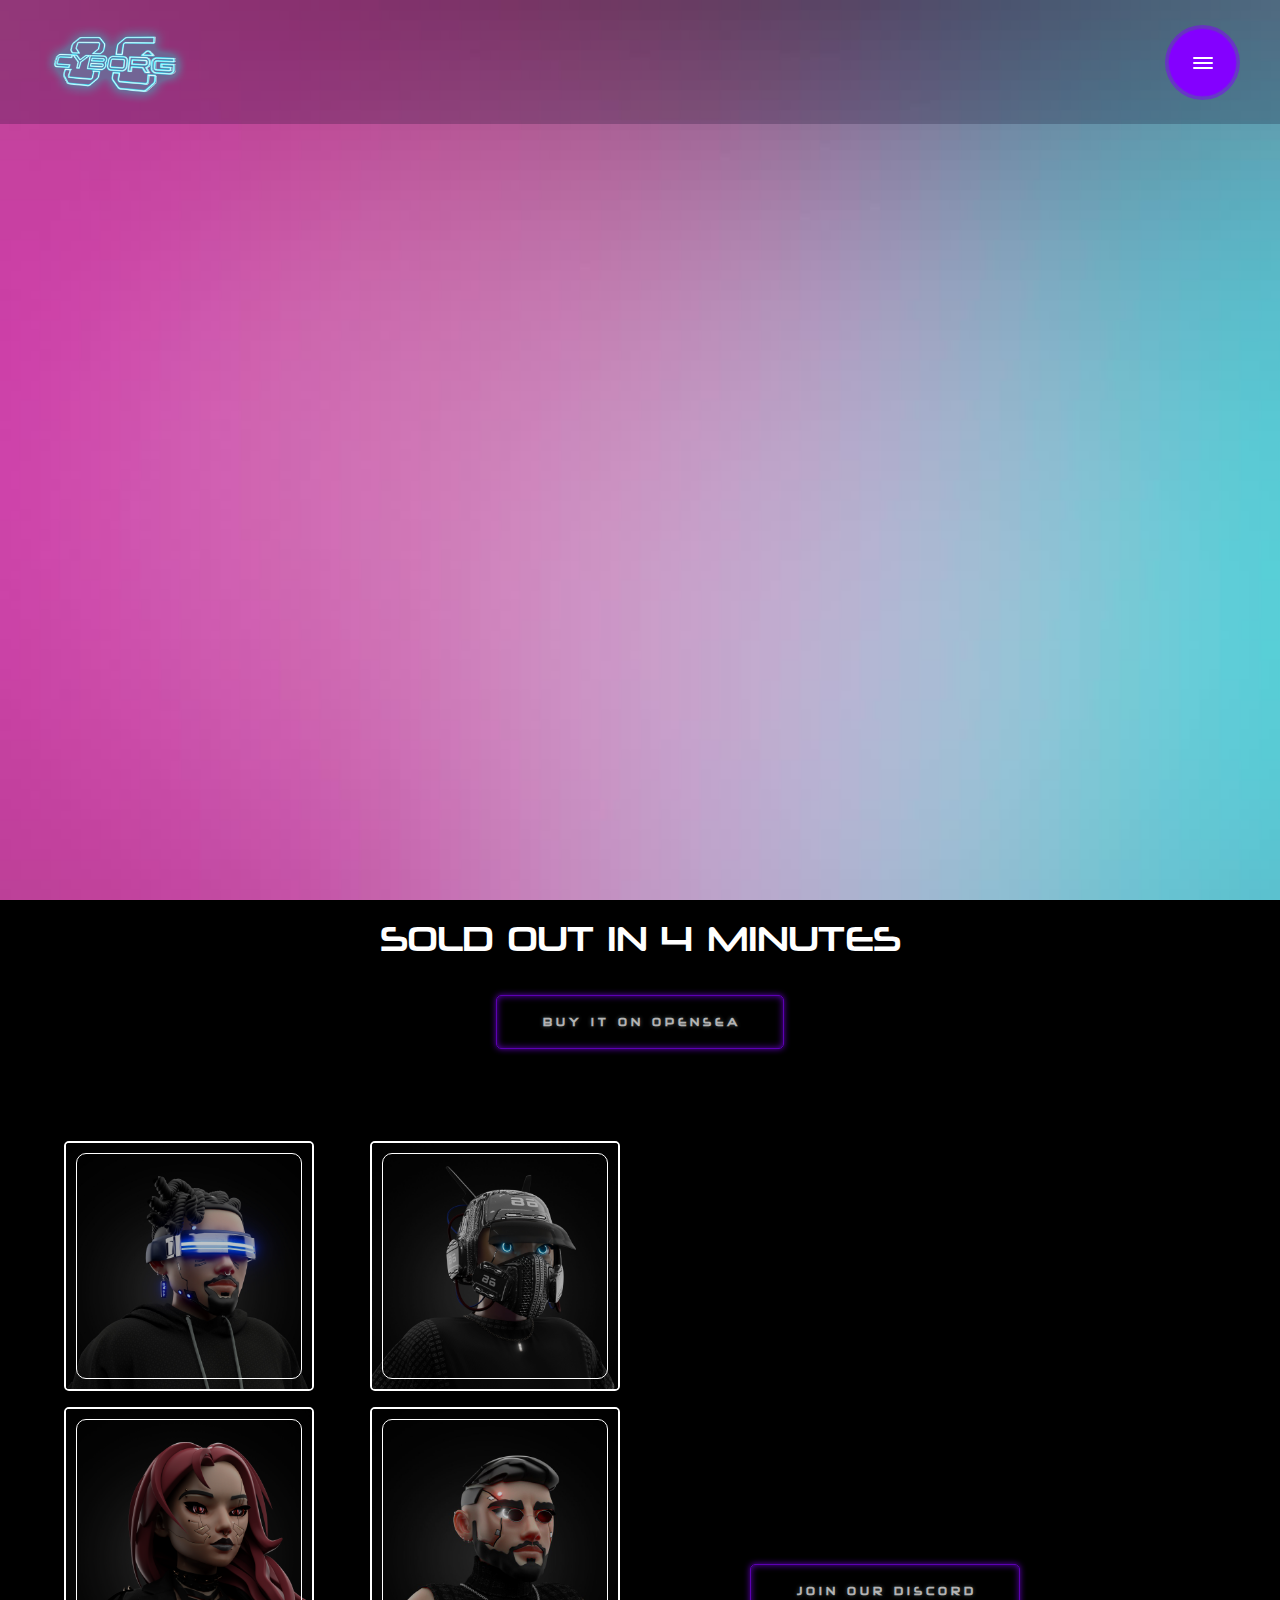
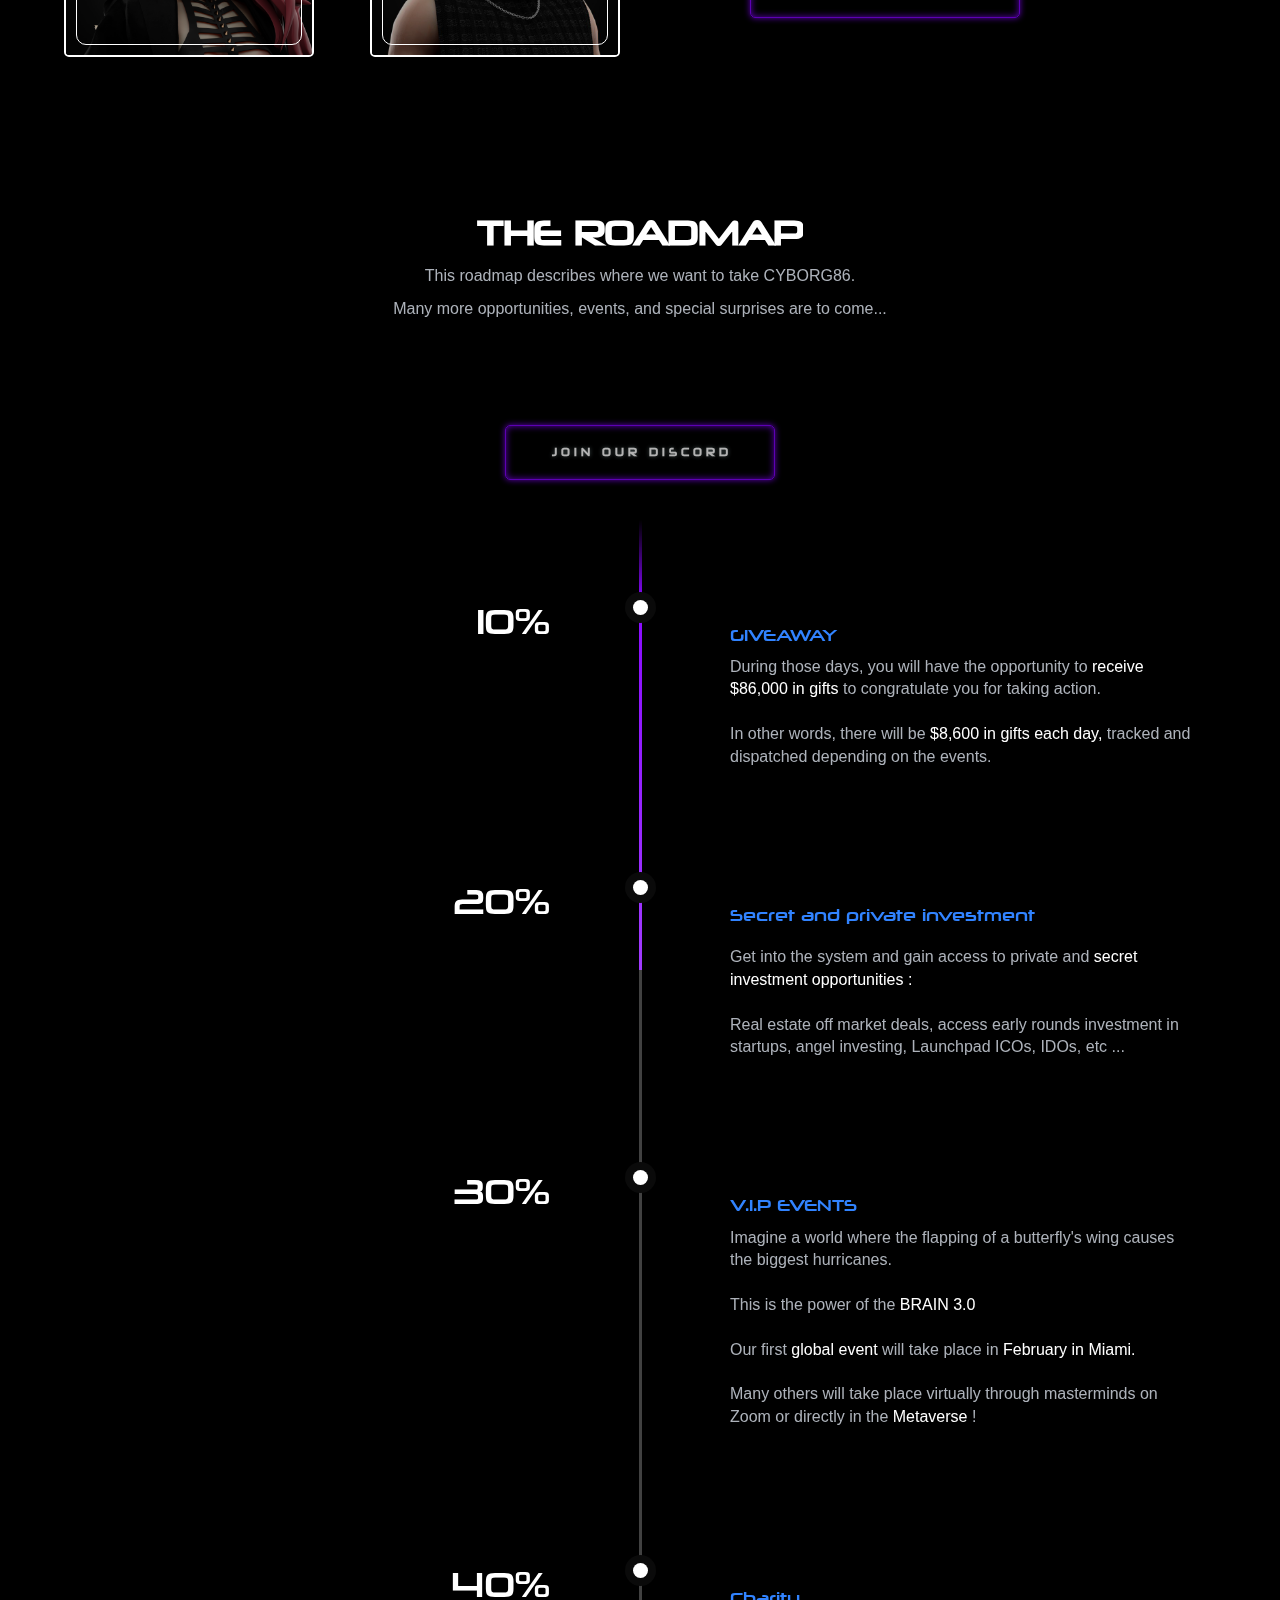
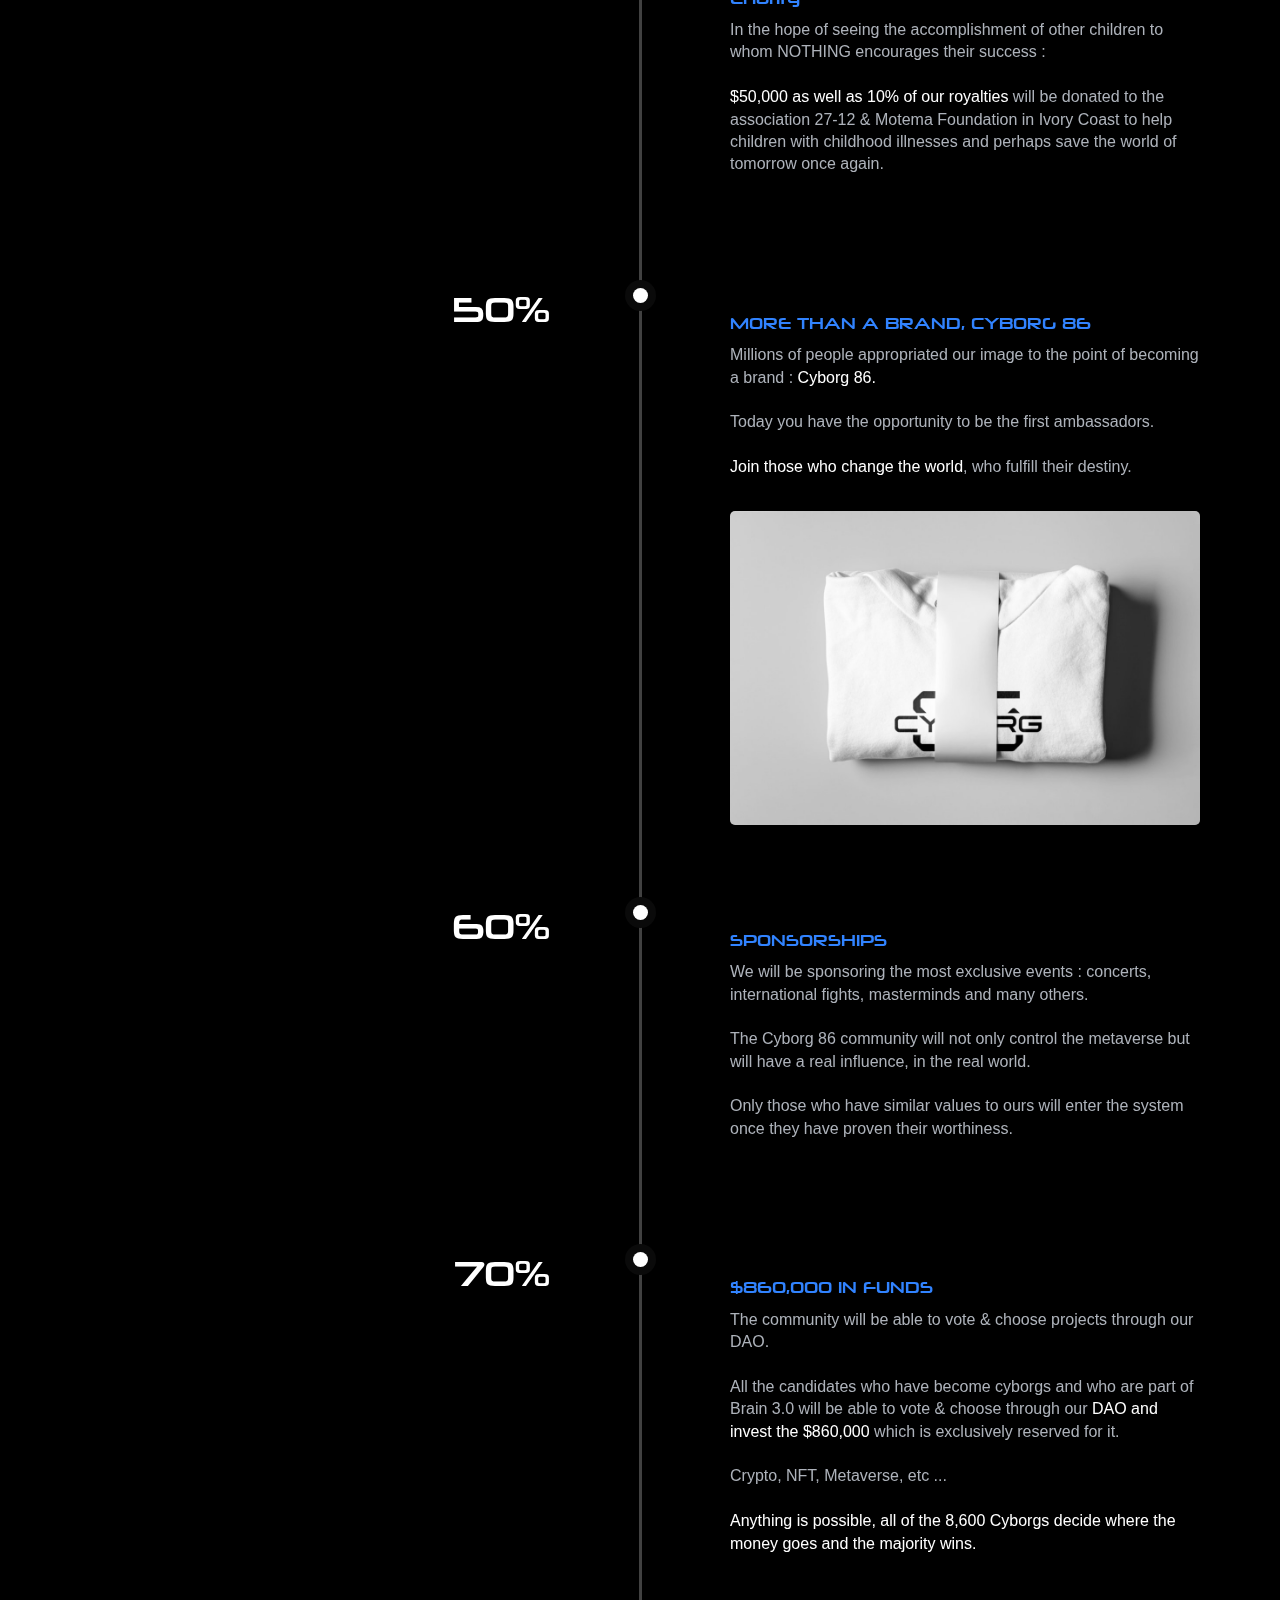
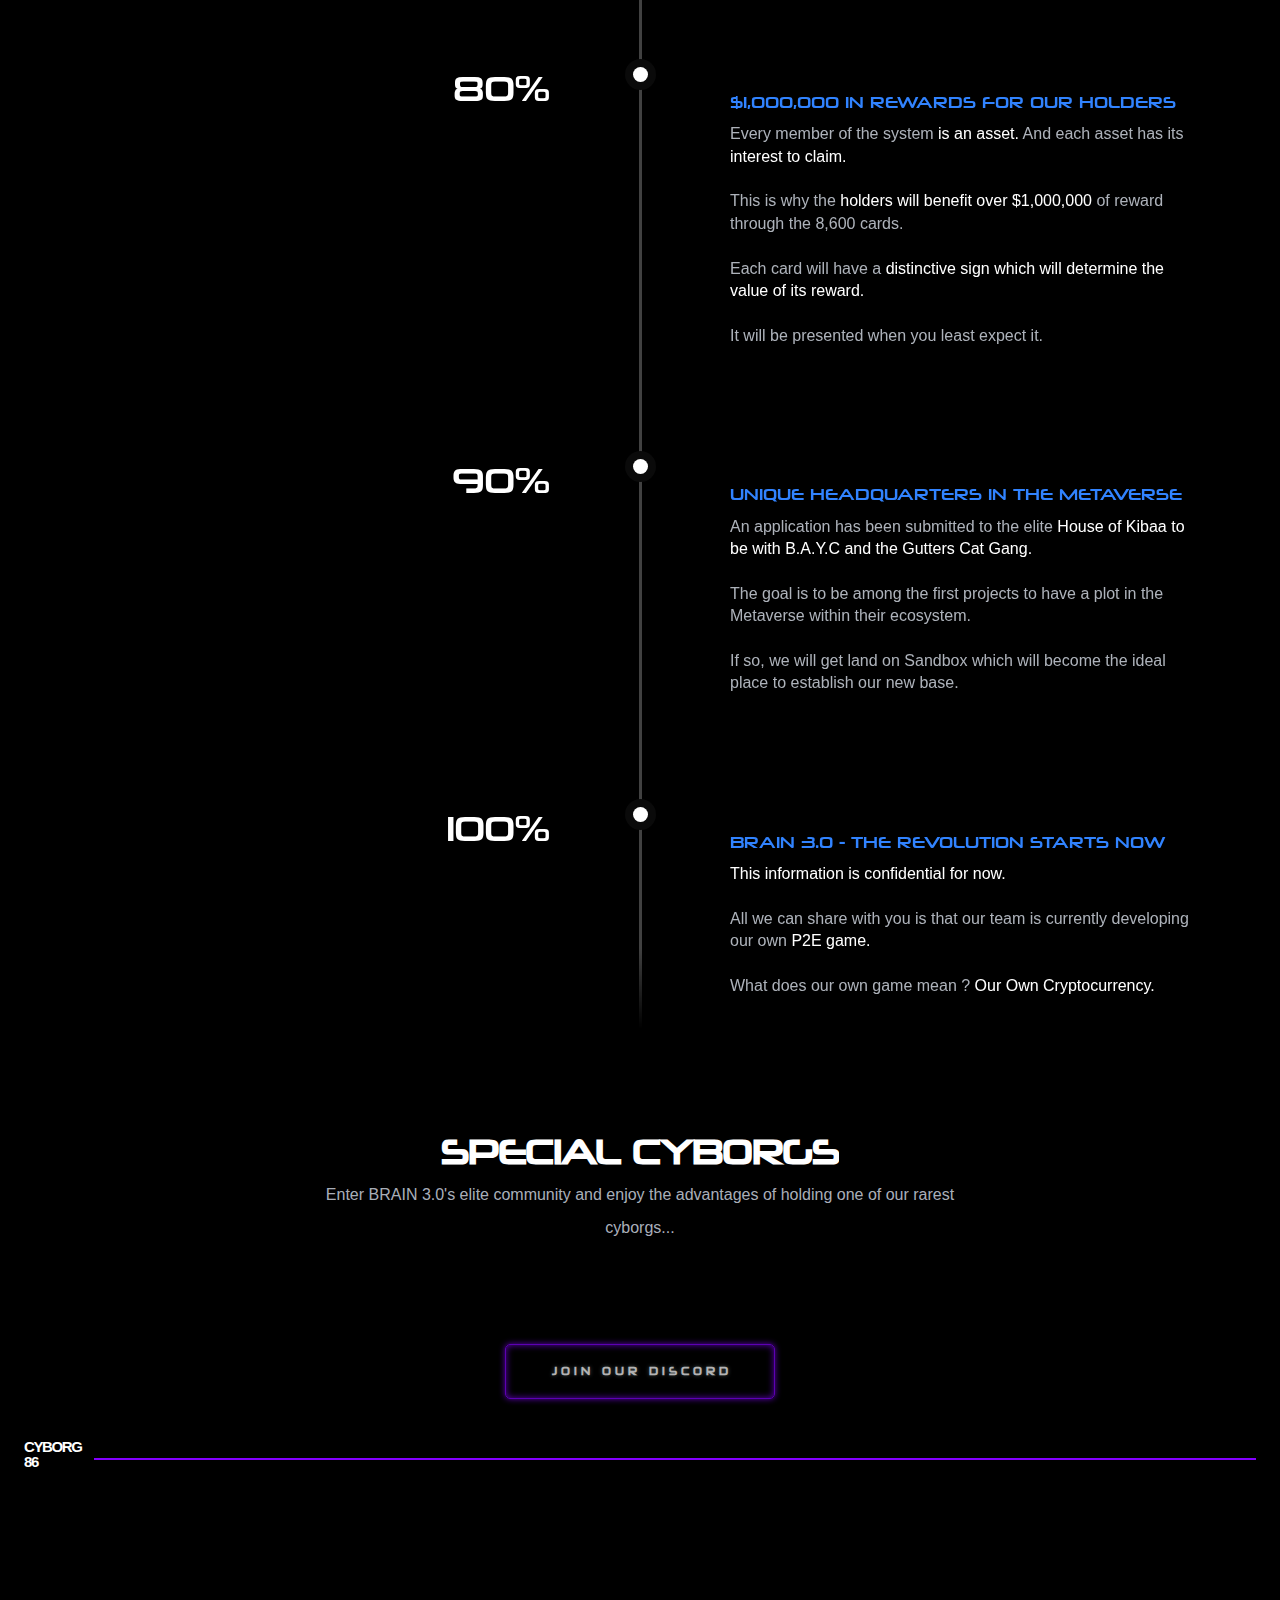
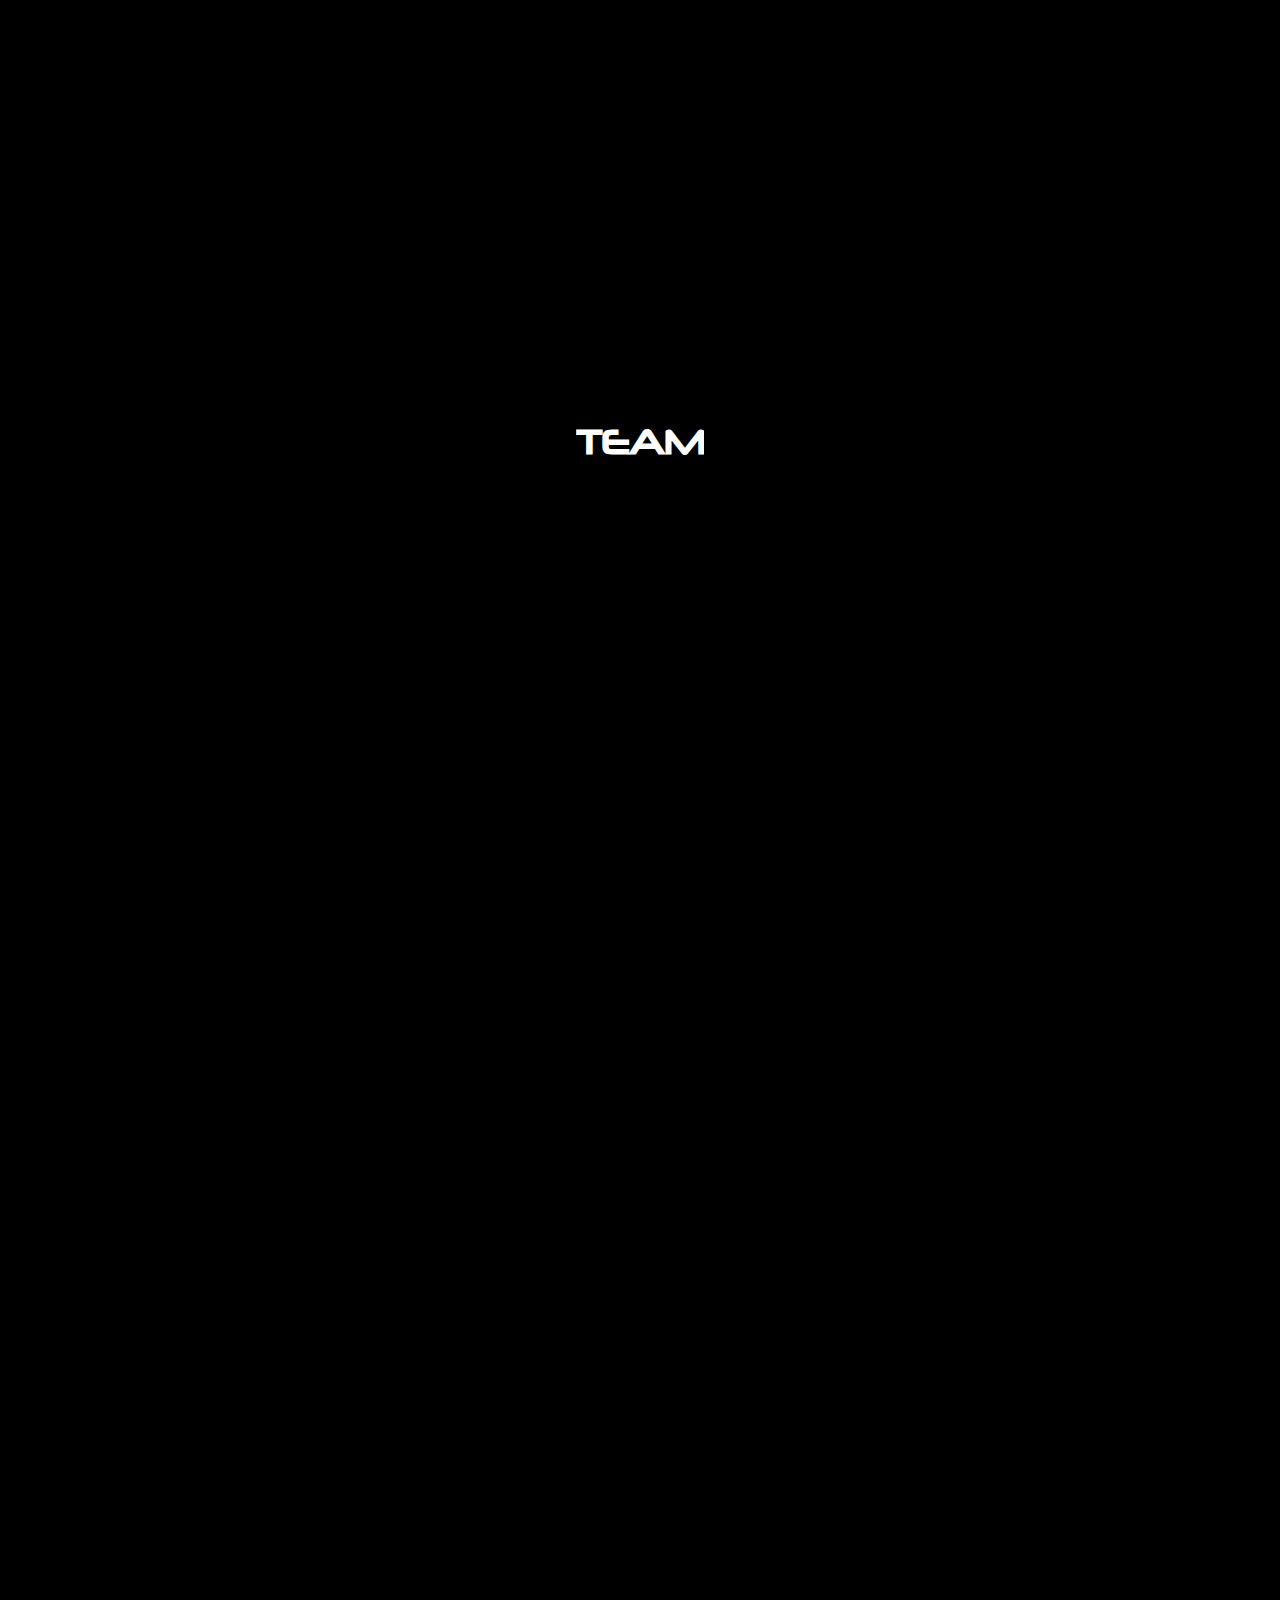
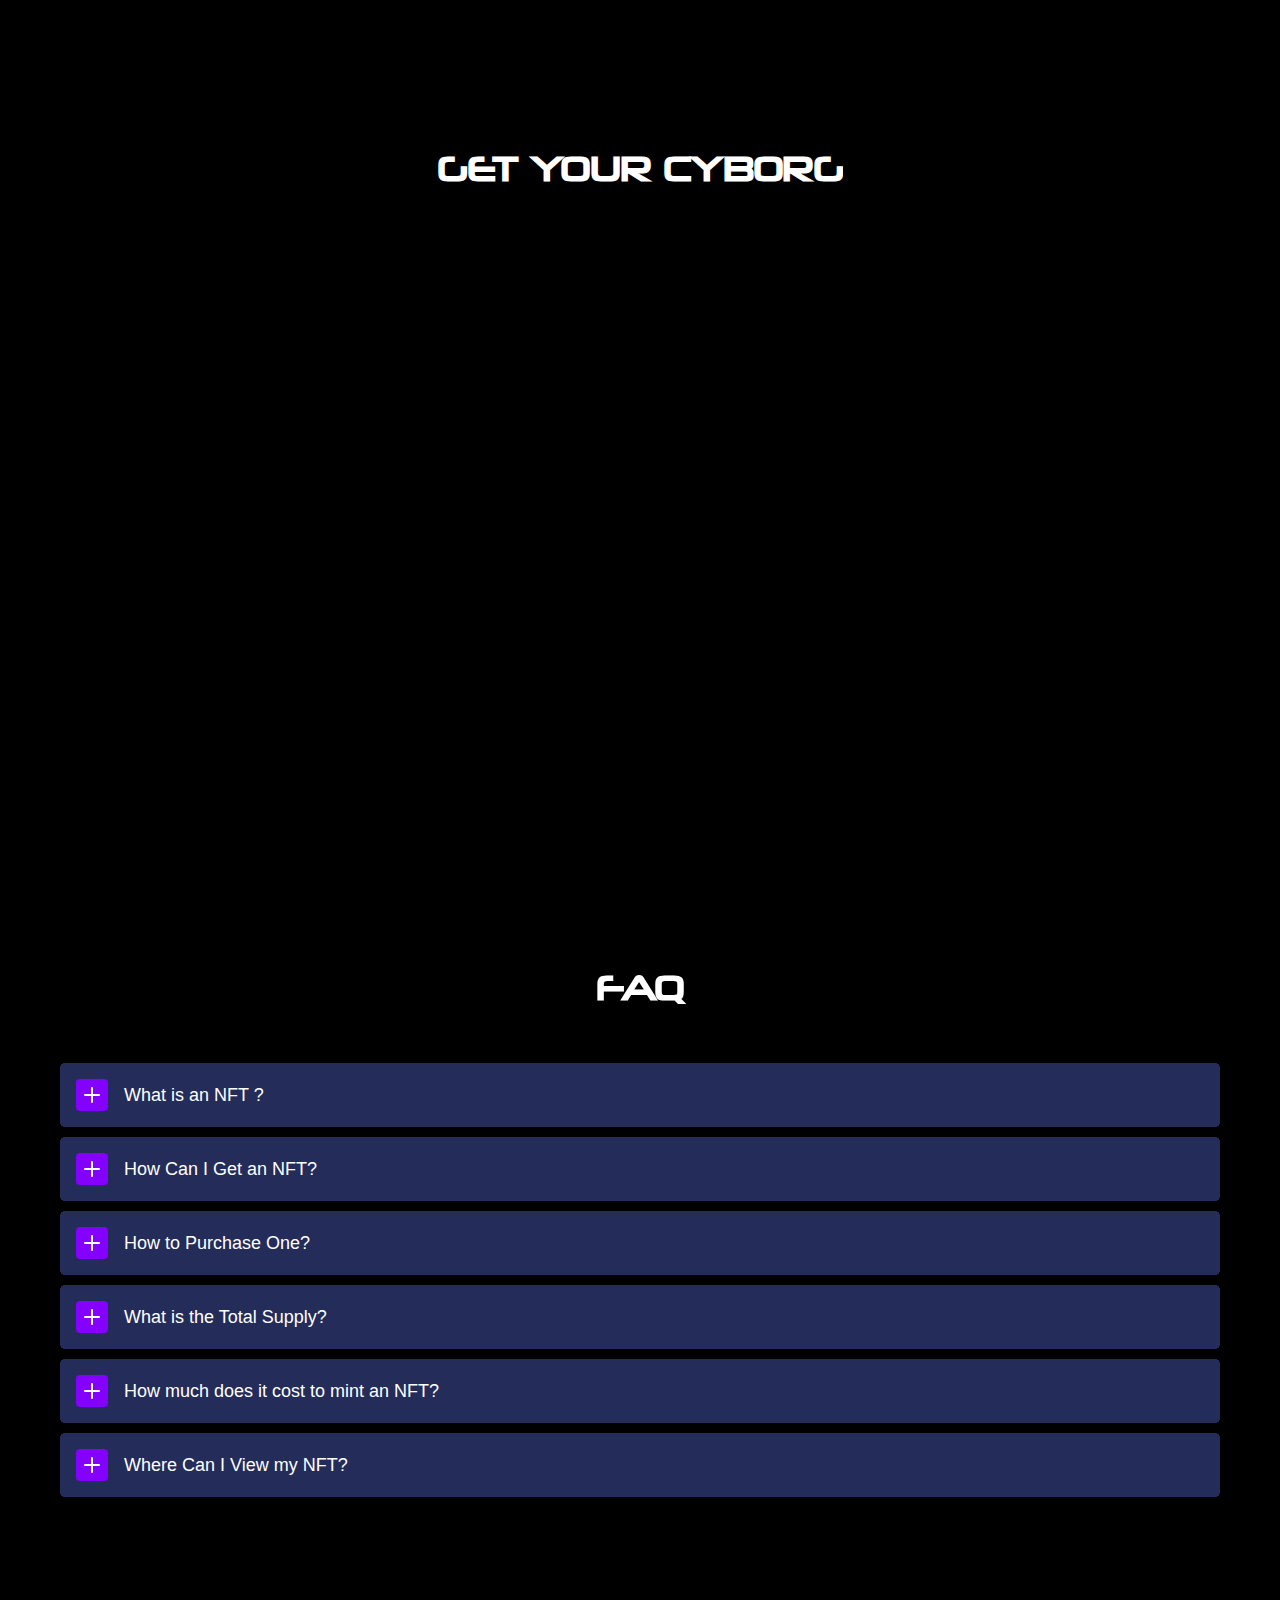
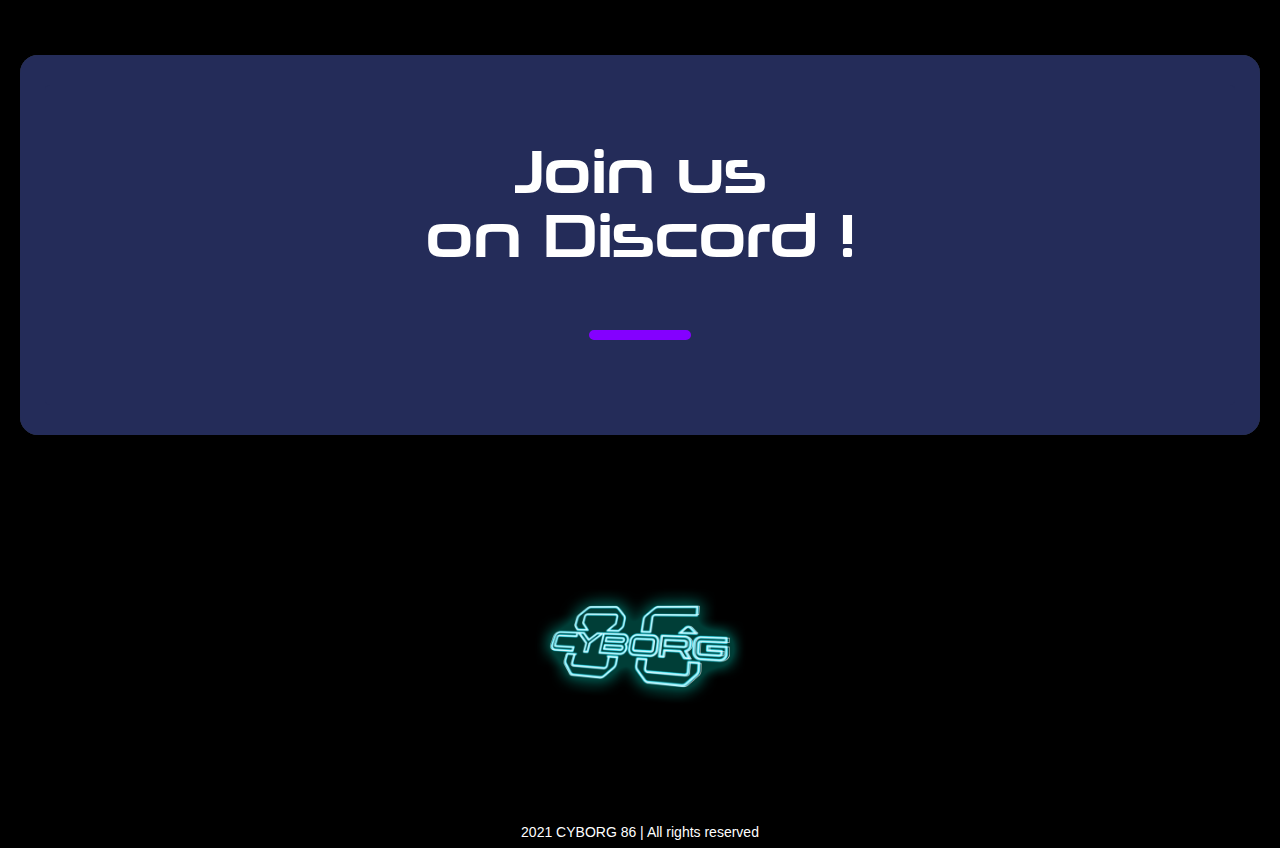
==== index.html @ 5baf9b64 "new version" ====
<!DOCTYPE html><!--  Last Published: Sun Jan 16 2022 11:32:14 GMT+0000 (Coordinated Universal Time)  -->
<html data-wf-page="61df431a06aa11f58255330c" data-wf-site="61bfb183d143caa62303bbd6">
<head>
  <meta charset="utf-8">
  <title>Cyborg86 - NFT</title>
  <meta content="Cyborg86 - NFT" name="description">
  <meta content="Cyborg86 - NFT" property="og:title">
  <meta content="Cyborg86 - NFT" property="og:description">
  <meta content="Cyborg86 - NFT" property="twitter:title">
  <meta content="Cyborg86 - NFT" property="twitter:description">
  <meta property="og:type" content="website">
  <meta content="summary_large_image" name="twitter:card">
  <meta content="width=device-width, initial-scale=1" name="viewport">
  <link href="css/normalize.css" rel="stylesheet" type="text/css">
  <link href="css/webflow.css" rel="stylesheet" type="text/css">
  <link href="css/cyborg86.webflow.css" rel="stylesheet" type="text/css">
  <style>@media (min-width:992px) {html.w-mod-js:not(.w-mod-ix) [data-w-id="8a7270c2-18b9-e635-a09e-4f0c0cd96717"] {-webkit-transform:translate3d(125%, 0, 0) scale3d(1, 1, 1) rotateX(0) rotateY(0) rotateZ(0) skew(0, 0);-moz-transform:translate3d(125%, 0, 0) scale3d(1, 1, 1) rotateX(0) rotateY(0) rotateZ(0) skew(0, 0);-ms-transform:translate3d(125%, 0, 0) scale3d(1, 1, 1) rotateX(0) rotateY(0) rotateZ(0) skew(0, 0);transform:translate3d(125%, 0, 0) scale3d(1, 1, 1) rotateX(0) rotateY(0) rotateZ(0) skew(0, 0);display:none;}html.w-mod-js:not(.w-mod-ix) [data-w-id="8a7270c2-18b9-e635-a09e-4f0c0cd9672c"] {-webkit-transform:translate3d(0, 0, 0) scale3d(0.9, 0.9, 1) rotateX(0) rotateY(0) rotateZ(0) skew(0, 0);-moz-transform:translate3d(0, 0, 0) scale3d(0.9, 0.9, 1) rotateX(0) rotateY(0) rotateZ(0) skew(0, 0);-ms-transform:translate3d(0, 0, 0) scale3d(0.9, 0.9, 1) rotateX(0) rotateY(0) rotateZ(0) skew(0, 0);transform:translate3d(0, 0, 0) scale3d(0.9, 0.9, 1) rotateX(0) rotateY(0) rotateZ(0) skew(0, 0);}}@media (max-width:991px) and (min-width:768px) {html.w-mod-js:not(.w-mod-ix) [data-w-id="8a7270c2-18b9-e635-a09e-4f0c0cd96717"] {-webkit-transform:translate3d(125%, 0, 0) scale3d(1, 1, 1) rotateX(0) rotateY(0) rotateZ(0) skew(0, 0);-moz-transform:translate3d(125%, 0, 0) scale3d(1, 1, 1) rotateX(0) rotateY(0) rotateZ(0) skew(0, 0);-ms-transform:translate3d(125%, 0, 0) scale3d(1, 1, 1) rotateX(0) rotateY(0) rotateZ(0) skew(0, 0);transform:translate3d(125%, 0, 0) scale3d(1, 1, 1) rotateX(0) rotateY(0) rotateZ(0) skew(0, 0);display:none;}html.w-mod-js:not(.w-mod-ix) [data-w-id="8a7270c2-18b9-e635-a09e-4f0c0cd9672c"] {-webkit-transform:translate3d(0, 0, 0) scale3d(0.9, 0.9, 1) rotateX(0) rotateY(0) rotateZ(0) skew(0, 0);-moz-transform:translate3d(0, 0, 0) scale3d(0.9, 0.9, 1) rotateX(0) rotateY(0) rotateZ(0) skew(0, 0);-ms-transform:translate3d(0, 0, 0) scale3d(0.9, 0.9, 1) rotateX(0) rotateY(0) rotateZ(0) skew(0, 0);transform:translate3d(0, 0, 0) scale3d(0.9, 0.9, 1) rotateX(0) rotateY(0) rotateZ(0) skew(0, 0);}}@media (max-width:767px) and (min-width:480px) {html.w-mod-js:not(.w-mod-ix) [data-w-id="8a7270c2-18b9-e635-a09e-4f0c0cd96717"] {-webkit-transform:translate3d(125%, 0, 0) scale3d(1, 1, 1) rotateX(0) rotateY(0) rotateZ(0) skew(0, 0);-moz-transform:translate3d(125%, 0, 0) scale3d(1, 1, 1) rotateX(0) rotateY(0) rotateZ(0) skew(0, 0);-ms-transform:translate3d(125%, 0, 0) scale3d(1, 1, 1) rotateX(0) rotateY(0) rotateZ(0) skew(0, 0);transform:translate3d(125%, 0, 0) scale3d(1, 1, 1) rotateX(0) rotateY(0) rotateZ(0) skew(0, 0);display:none;}html.w-mod-js:not(.w-mod-ix) [data-w-id="8a7270c2-18b9-e635-a09e-4f0c0cd9672c"] {-webkit-transform:translate3d(0, 0, 0) scale3d(0.9, 0.9, 1) rotateX(0) rotateY(0) rotateZ(0) skew(0, 0);-moz-transform:translate3d(0, 0, 0) scale3d(0.9, 0.9, 1) rotateX(0) rotateY(0) rotateZ(0) skew(0, 0);-ms-transform:translate3d(0, 0, 0) scale3d(0.9, 0.9, 1) rotateX(0) rotateY(0) rotateZ(0) skew(0, 0);transform:translate3d(0, 0, 0) scale3d(0.9, 0.9, 1) rotateX(0) rotateY(0) rotateZ(0) skew(0, 0);}}@media (max-width:479px) {html.w-mod-js:not(.w-mod-ix) [data-w-id="8a7270c2-18b9-e635-a09e-4f0c0cd96717"] {-webkit-transform:translate3d(150%, 0, 0) scale3d(1, 1, 1) rotateX(0) rotateY(0) rotateZ(0) skew(0, 0);-moz-transform:translate3d(150%, 0, 0) scale3d(1, 1, 1) rotateX(0) rotateY(0) rotateZ(0) skew(0, 0);-ms-transform:translate3d(150%, 0, 0) scale3d(1, 1, 1) rotateX(0) rotateY(0) rotateZ(0) skew(0, 0);transform:translate3d(150%, 0, 0) scale3d(1, 1, 1) rotateX(0) rotateY(0) rotateZ(0) skew(0, 0);display:none;opacity:0;}}</style>
  <script src="https://ajax.googleapis.com/ajax/libs/webfont/1.6.26/webfont.js" type="text/javascript"></script>
  <script type="text/javascript">WebFont.load({  google: {    families: ["Exo:100,100italic,200,200italic,300,300italic,400,400italic,500,500italic,600,600italic,700,700italic,800,800italic,900,900italic","Montserrat:100,100italic,200,200italic,300,300italic,400,400italic,500,500italic,600,600italic,700,700italic,800,800italic,900,900italic","Inconsolata:400,700","Lato:100,100italic,300,300italic,400,400italic,700,700italic,900,900italic","Inter:100,200,300,regular,500,600,700,800,900"]  }});</script>
  <!-- [if lt IE 9]><script src="https://cdnjs.cloudflare.com/ajax/libs/html5shiv/3.7.3/html5shiv.min.js" type="text/javascript"></script><![endif] -->
  <script type="text/javascript">!function(o,c){var n=c.documentElement,t=" w-mod-";n.className+=t+"js",("ontouchstart"in o||o.DocumentTouch&&c instanceof DocumentTouch)&&(n.className+=t+"touch")}(window,document);</script>
  <link href="images/favicon.png" rel="shortcut icon" type="image/x-icon">
  <link href="images/webclip.png" rel="apple-touch-icon">
  <!-- Facebook Pixel Code -->
<script>
  !function(f,b,e,v,n,t,s)
  {if(f.fbq)return;n=f.fbq=function(){n.callMethod?
  n.callMethod.apply(n,arguments):n.queue.push(arguments)};
  if(!f._fbq)f._fbq=n;n.push=n;n.loaded=!0;n.version='2.0';
  n.queue=[];t=b.createElement(e);t.async=!0;
  t.src=v;s=b.getElementsByTagName(e)[0];
  s.parentNode.insertBefore(t,s)}(window, document,'script',
  'https://connect.facebook.net/en_US/fbevents.js');
  fbq('init', '462973542005654');
  fbq('track', 'PageView');
</script>
<noscript><img height="1" width="1" style="display:none"
  src="https://www.facebook.com/tr?id=462973542005654&ev=PageView&noscript=1"
/></noscript>
<!-- End Facebook Pixel Code -->
<!-- Facebook Pixel Code -->
<script>
  !function(f,b,e,v,n,t,s)
  {if(f.fbq)return;n=f.fbq=function(){n.callMethod?
  n.callMethod.apply(n,arguments):n.queue.push(arguments)};
  if(!f._fbq)f._fbq=n;n.push=n;n.loaded=!0;n.version='2.0';
  n.queue=[];t=b.createElement(e);t.async=!0;
  t.src=v;s=b.getElementsByTagName(e)[0];
  s.parentNode.insertBefore(t,s)}(window, document,'script',
  'https://connect.facebook.net/en_US/fbevents.js');
  fbq('init', '1033419450554269');
  fbq('track', 'PageView');
</script>
<noscript><img height="1" width="1" style="display:none"
  src="https://www.facebook.com/tr?id=1033419450554269&ev=PageView&noscript=1"
/></noscript>
<!-- End Facebook Pixel Code -->
</head>
<body class="body">
  <div data-animation="over-right" class="nav-2 w-nav" data-easing2="ease" data-easing="ease" data-collapse="all" data-w-id="8a7270c2-18b9-e635-a09e-4f0c0cd96706" role="banner" data-duration="400" bind="f762bb11-1a39-bf9c-527d-12f3dd650c78">
    <div class="nav-bar">
      <div class="container-4">
        <div class="nav-bar-group">
          <div class="split-content header-right">
            <a href="#" class="brand-2 w-nav-brand"><img src="images/LOGO-PNG-NEON-1.png" loading="eager" alt="" class="header-logo"></a>
          </div>
          <div class="nav-bar-menu">
            <div data-w-id="8a7270c2-18b9-e635-a09e-4f0c0cd96710" class="_141-open-button-wrapper">
              <div class="_141-open-button-outer"></div>
              <div data-w-id="8a7270c2-18b9-e635-a09e-4f0c0cd96712" style="-webkit-transform:translate3d(0, 0, 0) scale3d(0.9, 0.9, 1) rotateX(0) rotateY(0) rotateZ(0) skew(0, 0);-moz-transform:translate3d(0, 0, 0) scale3d(0.9, 0.9, 1) rotateX(0) rotateY(0) rotateZ(0) skew(0, 0);-ms-transform:translate3d(0, 0, 0) scale3d(0.9, 0.9, 1) rotateX(0) rotateY(0) rotateZ(0) skew(0, 0);transform:translate3d(0, 0, 0) scale3d(0.9, 0.9, 1) rotateX(0) rotateY(0) rotateZ(0) skew(0, 0)" class="_141-open-button-inner"></div>
              <div class="_141-line-wrapper">
                <div class="_141-open-button-line"></div>
                <div class="_141-open-button-line"></div>
                <div class="_141-open-button-line"></div>
              </div>
            </div>
          </div>
        </div>
      </div>
      <div data-w-id="8a7270c2-18b9-e635-a09e-4f0c0cd96717" class="_141-menu-wrapper">
        <div data-w-id="8a7270c2-18b9-e635-a09e-4f0c0cd96718" data-animation-type="lottie" data-src="https://uploads-ssl.webflow.com/61573f5449031d1b36f5621b/61573f5549031dc4a1f56234_menu-animation.json" data-loop="0" data-direction="1" data-autoplay="0" data-is-ix2-target="1" data-renderer="svg" data-default-duration="1" data-duration="0" data-ix2-initial-state="0" data-preserve-aspect-ratio="none" class="lottie-animation"></div>
        <div class="_141-nav-wrapper">
          <a href="#about-us" class="_141-nav-item w-inline-block">
            <div class="_141-nav-text">About Us</div>
            <div class="_141-nav-decoration"></div>
          </a>
          <a href="#roadmap" class="_141-nav-item w-inline-block">
            <div class="_141-nav-text">Roadmap</div>
            <div class="_141-nav-decoration"></div>
          </a>
          <a href="#team" class="_141-nav-item w-inline-block">
            <div class="_141-nav-text">Team</div>
            <div class="_141-nav-decoration"></div>
          </a>
          <a href="#faq-2" class="_141-nav-item w-inline-block">
            <div class="_141-nav-text">FAQ</div>
            <div class="_141-nav-decoration"></div>
          </a>
        </div>
        <div data-w-id="8a7270c2-18b9-e635-a09e-4f0c0cd9672a" class="_141-close-button-wrapper">
          <div class="_141-close-button-outer"></div>
          <div data-w-id="8a7270c2-18b9-e635-a09e-4f0c0cd9672c" class="_141-close-button-inner"></div>
          <div class="_141-close-button-x"></div>
          <div class="_141-close-button-x _2"></div>
        </div>
      </div>
    </div>
    <nav role="navigation" class="nav-menu-2 w-nav-menu">
      <div class="nav-menu-pane">
        <div class="menu-link-group">
          <a href="#" class="menu-link w-inline-block"><img src="https://d3e54v103j8qbb.cloudfront.net/img/image-placeholder.svg" width="15" height="15" alt="" class="menu-icon-2">
            <div>Menu Link Example</div>
          </a>
          <a href="#" class="menu-link w-inline-block"><img src="https://d3e54v103j8qbb.cloudfront.net/img/image-placeholder.svg" width="15" height="15" alt="" class="menu-icon-2">
            <div>Menu Link Example</div>
          </a>
          <a href="#" class="menu-link w-inline-block"><img src="https://d3e54v103j8qbb.cloudfront.net/img/image-placeholder.svg" width="15" height="15" alt="" class="menu-icon-2">
            <div>Menu Link Example</div>
          </a>
          <a href="#" class="menu-link w-inline-block"><img src="https://d3e54v103j8qbb.cloudfront.net/img/image-placeholder.svg" width="15" height="15" alt="" class="menu-icon-2">
            <div>Menu Link Example</div>
          </a>
          <a href="#" class="menu-link w-inline-block"><img src="https://d3e54v103j8qbb.cloudfront.net/img/image-placeholder.svg" width="15" height="15" alt="" class="menu-icon-2">
            <div>Menu Link Example</div>
          </a>
        </div>
        <div data-delay="0" data-hover="false" class="menu-dropdown w-dropdown">
          <div class="menu-dropdown-toggle w-clearfix w-dropdown-toggle"><img src="https://uploads-ssl.webflow.com/61573cd7179dd02ffcf8e071/61573cd7179dd026a2f8e08b_dropdown-icon.svg" width="8" alt="Dropdown Arrow" class="menu-dropdown-carrot">
            <div>Dropdown Link Example</div>
          </div>
          <nav class="menu-dropdown-list w-dropdown-list">
            <a href="#" class="menu-dropdown-link w-dropdown-link">Link 1</a>
            <a href="#" class="menu-dropdown-link w-dropdown-link">Link 2</a>
            <a href="#" class="menu-dropdown-link w-dropdown-link">Link 3</a>
          </nav>
        </div>
        <div data-delay="0" data-hover="false" class="menu-dropdown w-dropdown">
          <div class="menu-dropdown-toggle w-clearfix w-dropdown-toggle"><img src="https://uploads-ssl.webflow.com/61573cd7179dd02ffcf8e071/61573cd7179dd026a2f8e08b_dropdown-icon.svg" width="8" alt="Dropdown Arrow" class="menu-dropdown-carrot">
            <div>Dropdown Link Example</div>
          </div>
          <nav class="menu-dropdown-list w-dropdown-list">
            <a href="#" class="menu-dropdown-link w-dropdown-link">Link 1</a>
            <a href="#" class="menu-dropdown-link w-dropdown-link">Link 2</a>
            <a href="#" class="menu-dropdown-link w-dropdown-link">Link 3</a>
          </nav>
        </div>
        <div data-delay="0" data-hover="false" class="menu-dropdown w-dropdown">
          <div class="menu-dropdown-toggle w-clearfix w-dropdown-toggle"><img src="https://uploads-ssl.webflow.com/61573cd7179dd02ffcf8e071/61573cd7179dd026a2f8e08b_dropdown-icon.svg" width="8" alt="Dropdown Arrow" class="menu-dropdown-carrot">
            <div>Dropdown Link Example</div>
          </div>
          <nav class="menu-dropdown-list w-dropdown-list">
            <a href="#" class="menu-dropdown-link w-dropdown-link">Link 1</a>
            <a href="#" class="menu-dropdown-link w-dropdown-link">Link 2</a>
            <a href="#" class="menu-dropdown-link w-dropdown-link">Link 3</a>
          </nav>
        </div>
      </div>
    </nav>
  </div>
  <div data-poster-url="videos/BONNevideo-poster-00001.jpg" data-video-urls="videos/BONNevideo-transcode.mp4,videos/BONNevideo-transcode.webm" data-autoplay="true" data-loop="true" data-wf-ignore="true" class="background-video-3 w-background-video w-background-video-atom"><video autoplay="" loop="" style="background-image:url(&quot;videos/BONNevideo-poster-00001.jpg&quot;)" muted="" playsinline="" data-wf-ignore="true" data-object-fit="cover">
      <source src="videos/BONNevideo-transcode.mp4" data-wf-ignore="true">
      <source src="videos/BONNevideo-transcode.webm" data-wf-ignore="true">
    </video></div>
  <div data-poster-url="videos/BONNevideo-poster-00001.jpg" data-video-urls="videos/BONNevideo-transcode.mp4,videos/BONNevideo-transcode.webm" data-autoplay="true" data-loop="true" data-wf-ignore="true" class="background-video-4 w-background-video w-background-video-atom"><video autoplay="" loop="" style="background-image:url(&quot;videos/BONNevideo-poster-00001.jpg&quot;)" muted="" playsinline="" data-wf-ignore="true" data-object-fit="cover">
      <source src="videos/BONNevideo-transcode.mp4" data-wf-ignore="true">
      <source src="videos/BONNevideo-transcode.webm" data-wf-ignore="true">
    </video></div>
  <div class="section-21 wf-section">
    <div class="div-block">
      <h3 class="heading-31 sw">SOLD OUT IN 4 MINUTES</h3>
    </div>
    <div id="roadmap" class="text-center spacing less">
      <a href="https://opensea.io/collection/c86-cyborg" target="_blank" class="button-2 w-button">buy it on opensea</a>
    </div>
  </div>
  <div id="about-us" class="section wf-section">
    <div class="content">
      <div class="w-layout-grid grid-left">
        <div class="block-left">
          <div data-w-id="ab31e567-7829-c128-8a54-16b1afc9752c" class="figure-c">
            <div class="w-layout-grid grid-13">
              <a href="#" class="d-133-3d-wrapper mobile w-inline-block">
                <div class="d-133-card-wrapper">
                  <div class="d-133-image-wrapper _2 explanationn"></div>
                  <div class="d-133-color-overlay"></div>
                  <div class="d-133-border">
                    <div class="d-133-text-wrapper"></div>
                  </div>
                </div>
              </a>
              <a href="#" class="d-133-3d-wrapper w-inline-block">
                <div class="d-133-card-wrapper">
                  <div class="d-133-image-wrapper _2 explanationn img2"></div>
                  <div class="d-133-color-overlay"></div>
                  <div class="d-133-border">
                    <div class="d-133-text-wrapper"></div>
                  </div>
                </div>
              </a>
              <a href="#" class="d-133-3d-wrapper w-inline-block">
                <div class="d-133-card-wrapper">
                  <div class="d-133-image-wrapper _2 smaller explanationn img4"></div>
                  <div class="d-133-color-overlay"></div>
                  <div class="d-133-border">
                    <div class="d-133-text-wrapper"></div>
                  </div>
                </div>
              </a>
              <a href="#" class="d-133-3d-wrapper w-inline-block">
                <div class="d-133-card-wrapper">
                  <div class="d-133-image-wrapper _2 explanationn img3"></div>
                  <div class="d-133-color-overlay"></div>
                  <div class="d-133-border">
                    <div class="d-133-text-wrapper"></div>
                  </div>
                </div>
              </a>
            </div>
            <div class="metrics-2">
              <div class="metric-row">
                <a href="#" class="d-133-3d-wrapper team aboutus w-inline-block">
                  <div class="d-133-card-wrapper">
                    <div class="d-133-image-wrapper _2 small"></div>
                    <div class="d-133-color-overlay"></div>
                    <div class="d-133-border">
                      <div class="d-133-text-wrapper"></div>
                    </div>
                  </div>
                </a>
                <a href="#" class="d-133-3d-wrapper team aboutus w-inline-block">
                  <div class="d-133-card-wrapper">
                    <div class="d-133-image-wrapper _2 small img2"></div>
                    <div class="d-133-color-overlay"></div>
                    <div class="d-133-border">
                      <div class="d-133-text-wrapper"></div>
                    </div>
                  </div>
                </a>
              </div>
              <div class="metric-row nottablet">
                <a href="#" class="d-133-3d-wrapper team aboutus w-inline-block">
                  <div class="d-133-card-wrapper">
                    <div class="d-133-image-wrapper _2 small img4"></div>
                    <div class="d-133-color-overlay"></div>
                    <div class="d-133-border">
                      <div class="d-133-text-wrapper"></div>
                    </div>
                  </div>
                </a>
                <a href="#" class="d-133-3d-wrapper team aboutus w-inline-block">
                  <div class="d-133-card-wrapper">
                    <div class="d-133-image-wrapper _2 small img3"></div>
                    <div class="d-133-color-overlay"></div>
                    <div class="d-133-border">
                      <div class="d-133-text-wrapper"></div>
                    </div>
                  </div>
                </a>
              </div>
            </div>
          </div>
        </div>
        <div id="w-node-_3930e259-75dd-d066-e614-6fbbe9bf2ee4-8255330c" class="block">
          <div data-w-id="3930e259-75dd-d066-e614-6fbbe9bf2ee5" style="-webkit-transform:translate3d(0, 15px, 0) scale3d(1, 1, 1) rotateX(0) rotateY(0) rotateZ(0) skew(0, 0);-moz-transform:translate3d(0, 15px, 0) scale3d(1, 1, 1) rotateX(0) rotateY(0) rotateZ(0) skew(0, 0);-ms-transform:translate3d(0, 15px, 0) scale3d(1, 1, 1) rotateX(0) rotateY(0) rotateZ(0) skew(0, 0);transform:translate3d(0, 15px, 0) scale3d(1, 1, 1) rotateX(0) rotateY(0) rotateZ(0) skew(0, 0);opacity:0" class="subtitle">ABOUT US</div>
          <h2 data-w-id="645d40c4-ca70-4c06-9736-a2970c034a6f" style="-webkit-transform:translate3d(0, 15px, 0) scale3d(1, 1, 1) rotateX(0) rotateY(0) rotateZ(0) skew(0, 0);-moz-transform:translate3d(0, 15px, 0) scale3d(1, 1, 1) rotateX(0) rotateY(0) rotateZ(0) skew(0, 0);-ms-transform:translate3d(0, 15px, 0) scale3d(1, 1, 1) rotateX(0) rotateY(0) rotateZ(0) skew(0, 0);transform:translate3d(0, 15px, 0) scale3d(1, 1, 1) rotateX(0) rotateY(0) rotateZ(0) skew(0, 0);opacity:0" class="heading">Project<br>Explanation</h2>
          <p data-w-id="3930e259-75dd-d066-e614-6fbbe9bf2ee9" style="-webkit-transform:translate3d(0, 15px, 0) scale3d(1, 1, 1) rotateX(0) rotateY(0) rotateZ(0) skew(0, 0);-moz-transform:translate3d(0, 15px, 0) scale3d(1, 1, 1) rotateX(0) rotateY(0) rotateZ(0) skew(0, 0);-ms-transform:translate3d(0, 15px, 0) scale3d(1, 1, 1) rotateX(0) rotateY(0) rotateZ(0) skew(0, 0);transform:translate3d(0, 15px, 0) scale3d(1, 1, 1) rotateX(0) rotateY(0) rotateZ(0) skew(0, 0);opacity:0" class="paragraph-large"><strong>CYBORG 86</strong> represents a collection of 8,600 unique cyborgs categorized by levels of rarity and generated with hundreds of elements.<br><strong>CYBORGS</strong> are stored as ERC-721 tokens on the Ethereum blockchain and hosted on an interplanetary file system (IPFS).<br><br>Our goal is to create a community of investors and entrepreneurs gathered around Web 3.0 opportunities.</p>
          <a href="https://discord.com/invite/cyborg86" target="_blank" class="button-2 w-button">JOIN OUR DISCORD</a>
        </div>
      </div>
    </div>
  </div>
  <section class="section-20 wf-section">
    <div class="container-11 w-container">
      <div class="content-block">
        <div class="steps-clone">
          <div class="step-block green">
            <div class="img-block"><img src="images/F132763BSE.png" loading="lazy" sizes="100vw" srcset="images/F132763BSE-p-500.png 500w, images/F132763BSE.png 672w" alt="" class="img-roadmap"></div>
            <div class="dot"></div>
            <div class="content-wrap diff">
              <div class="step-content-block diff">
                <div class="card-roadmap">
                  <div class="text-block">
                    <div class="rm-t">10%</div>
                    <div class="content-318">
                      <div class="heading-30">GIVEAWAY</div>
                      <p class="paragraph">“During those days, you will have the opportunity to <strong>receive $86,000 in gifts</strong> to congratulate you for taking action.<br>‍<br>In other words, there will be <strong>$8,600 in gifts each day,</strong> tracked and dispatched depending on the events.<br>‍<br><strong>Prepare while there is still time.<br></strong>They arrive.”<br></p>
                    </div>
                  </div>
                </div>
              </div>
            </div>
          </div>
          <div class="step-block prpl">
            <div class="scoll-wrap">
              <div class="scroll-animate"></div>
              <div class="scroll-base"></div>
            </div>
            <div class="content-wrap">
              <div class="step-content-block">
                <div class="card-roadmap">
                  <div class="text-block">
                    <div class="rm-t">20%</div>
                    <div class="content-318">
                      <div class="heading-30"><strong class="heading-30">Secret and private investment</strong></div>
                      <p class="paragraph-2">Get into the system and gain access to these private and <strong>secret investment opportunities :</strong><br>‍<br>Real estate off market deals, access early rounds investment in startups, angel investing, Launchpad ICOs, IDOs, etc ... <br><br><strong>All this offered by the elite of cyborgs.</strong><br></p>
                    </div>
                  </div>
                </div>
              </div>
            </div>
            <div class="dot"></div>
            <div class="img-block spacing"><img src="images/image_processing20210530-30965-z29pd8.png" loading="lazy" sizes="100vw" srcset="images/image_processing20210530-30965-z29pd8-p-500.png 500w, images/image_processing20210530-30965-z29pd8-p-800.png 800w, images/image_processing20210530-30965-z29pd8-p-1080.png 1080w, images/image_processing20210530-30965-z29pd8.png 1724w" alt="" class="img-roadmap"></div>
          </div>
          <div class="step-block org">
            <div class="img-block"><img src="images/Network-PNG-Free-Download.png" loading="lazy" alt="" class="img-roadmap"></div>
            <div class="dot"></div>
            <div class="content-wrap">
              <div class="step-content-block">
                <div class="card-roadmap">
                  <div class="text-block">
                    <div class="rm-t">30%</div>
                    <div class="content-318">
                      <div class="heading-30"><strong class="bold-text-18">HIGH END EVENTS</strong></div>
                      <p class="paragraph-3">Called from all over the world. Gathered in Big cities. <br>Where the flapping of a butterfly&#x27;s wings has the potential to cause a hurricane halfway around the globe.<br>‍<br>This is called a real nervous system: <strong>the brain 3.0.</strong>‍<br>The first global event will take place in February in Miami.<br>‍<br>And many will take place virtually through masterminds on Zoom or even meetings directly in the Metaverse !<br></p>
                    </div>
                  </div>
                </div>
              </div>
            </div>
            <div class="scoll-wrap">
              <div class="scroll-animate"></div>
              <div class="scroll-base"></div>
            </div>
          </div>
          <div class="step-block prpl">
            <div class="scoll-wrap">
              <div class="scroll-animate"></div>
              <div class="scroll-base"></div>
            </div>
            <div class="content-wrap">
              <div class="step-content-block">
                <div class="card-roadmap">
                  <div class="text-block">
                    <div class="rm-t">40%</div>
                    <div class="content-318">
                      <div class="heading-30"><strong>Charity</strong></div>
                      <p class="paragraph-2">In the hope of eradicating this scourge and seeing the accomplishment of other children to whom NOTHING encourages their success.<br><br><strong>$50,000 as well as 10% of our royalties</strong> will be donated to the association 27-12 &amp; Motema Foundation in Ivory Coast to help children with childhood illnesses and perhaps save the world of tomorrow once again.</p>
                    </div>
                  </div>
                </div>
              </div>
            </div>
            <div class="dot"></div>
            <div class="img-block spacing"><img src="https://uploads-ssl.webflow.com/61bfb183d143caa62303bbd6/61c4ea4f4db7346ac013b8eb_Flag-map_of_Cote_d%27Ivoire.svg.png" loading="lazy" alt="" class="img-roadmap"></div>
          </div>
          <div class="step-block org">
            <div class="img-block"><img src="images/Trusted-Blockchain.png" loading="lazy" alt="" class="img-roadmap"></div>
            <div class="dot"></div>
            <div class="content-wrap">
              <div class="step-content-block">
                <div class="card-roadmap">
                  <div class="text-block">
                    <div class="rm-t">50%</div>
                    <div class="content-318">
                      <div class="heading-30">$860,000 IN FUNDS</div>
                      <p class="paragraph-3">The community will be able to vote &amp; choose projects through our DAO.<br>‍<br>All the candidates who have become cyborgs and who are part of Brain 3.0 will be able to vote &amp; choose through our <strong>DAO and invest the $860,000</strong> which is exclusively reserved for it.<br>‍<br>Crypto, NFT, Metaverse, etc ...<br>‍<br><strong>Anything is possible, all of the 8,600 Cyborgs decide where the money goes and the majority wins.</strong><br></p>
                    </div>
                  </div>
                </div>
              </div>
            </div>
            <div class="scoll-wrap">
              <div class="scroll-animate"></div>
              <div class="scroll-base"></div>
            </div>
          </div>
          <div class="step-block prpl">
            <div class="scoll-wrap">
              <div class="scroll-animate"></div>
              <div class="scroll-base"></div>
            </div>
            <div class="content-wrap">
              <div class="step-content-block">
                <div class="card-roadmap">
                  <div class="text-block">
                    <div class="rm-t">60%</div>
                    <div class="content-318">
                      <div class="heading-30">$1,000,000 IN REWARDS FOR OUR HOLDERS</div>
                      <p class="paragraph-2">Every member of the system <strong>is an asset.</strong> And each asset has its <strong>interest to claim.</strong><br>‍<br>This is why the <strong>holders will benefit over $1,000,000</strong> of reward through the 8,600 cards.<br>‍<br>Each card will have a <strong>distinctive sign which will determine the value of its reward.</strong> <br><br>It will be presented when you least expect it.<br></p>
                    </div>
                  </div>
                </div>
              </div>
            </div>
            <div class="dot"></div>
            <div class="img-block"><img src="images/5a7593fc64538c292dec1bbf.png" loading="lazy" alt="" class="image-128 brain"></div>
          </div>
          <div class="step-block org">
            <div class="img-block less"><img src="images/UFC_Logo.png" loading="lazy" sizes="100vw" srcset="images/UFC_Logo-p-500.png 500w, images/UFC_Logo.png 800w" alt="" class="img-roadmap"></div>
            <div class="dot"></div>
            <div class="content-wrap">
              <div class="step-content-block">
                <div class="card-roadmap">
                  <div class="text-block">
                    <div class="rm-t">70%</div>
                    <div class="content-318">
                      <div class="heading-30">SPONSORSHIP - PRO FIGHT</div>
                      <p class="paragraph-3">By <strong>sponsoring the most intense and professional fights in this world</strong>, the 86 cyborg community can in turn fight in their own way.<br>‍<br>Only those who will have values ​​similar to ours will enter the system once they prove it. <br></p>
                    </div>
                  </div>
                </div>
              </div>
            </div>
            <div class="scoll-wrap">
              <div class="scroll-animate"></div>
              <div class="scroll-base"></div>
            </div>
          </div>
          <div class="step-block prpl">
            <div class="scoll-wrap">
              <div class="scroll-animate"></div>
              <div class="scroll-base"></div>
            </div>
            <div class="content-wrap">
              <div class="step-content-block">
                <div class="card-roadmap">
                  <div class="text-block">
                    <div class="rm-t">80%</div>
                    <div class="content-318">
                      <div class="heading-30"><strong class="bold-text-19">MORE THAN A BRAND, CYBORG 86</strong></div>
                      <p class="paragraph-2">Millions of people appropriated our image to the point of becoming a brand : <strong>Cyborg 86. <br><br>‍</strong>Today you have the opportunity to be the first ambassadors.<br><br><strong>Join those who change the world</strong>, who fulfill their destiny.<br></p>
                    </div>
                  </div>
                </div>
              </div>
            </div>
            <div class="dot"></div>
            <div class="img-block"><img src="images/LOGO-PNG-NEON-1.png" loading="lazy" alt="" class="image-128 brain"></div>
          </div>
          <div class="step-block org">
            <div class="img-block"><img src="images/decentraland-mana-logo.png" loading="lazy" sizes="100vw" srcset="images/decentraland-mana-logo-p-500.png 500w, images/decentraland-mana-logo-p-800.png 800w, images/decentraland-mana-logo-p-1080.png 1080w, images/decentraland-mana-logo-p-1600.png 1600w, images/decentraland-mana-logo.png 2000w" alt="" class="img-roadmap"></div>
            <div class="dot"></div>
            <div class="content-wrap">
              <div class="step-content-block">
                <div class="card-roadmap">
                  <div class="text-block">
                    <div class="rm-t">90%</div>
                    <div class="content-318">
                      <div class="heading-30">UNIQUE HEADQUARTERS IN THE METAVERSE</div>
                      <p class="paragraph-3">An application has been submitted to the elite <strong>House of Kiba with on Bored Ape and on Gutters Cat Gang.<br><br></strong>The goal is to be among the first to have a plot in the Metaverse within their ecosystem.<br>‍<br>If so, we will get a piece of land in Decentralized land which will become the ideal place to establish our new base.<br></p>
                    </div>
                  </div>
                </div>
              </div>
            </div>
            <div class="scoll-wrap">
              <div class="scroll-animate"></div>
              <div class="scroll-base"></div>
            </div>
          </div>
          <div class="step-block prpl">
            <div class="scoll-wrap">
              <div class="scroll-animate"></div>
              <div class="scroll-base"></div>
            </div>
            <div class="content-wrap">
              <div class="step-content-block">
                <div class="card-roadmap">
                  <div class="text-block">
                    <div class="rm-t">100%</div>
                    <div class="content-318">
                      <div class="heading-30">BRAIN 3.0 - THE REVOLUTION STARTS NOW</div>
                      <p class="paragraph-2"><strong>For the moment, this information is confidential.<br></strong>‍<br>All I can share with you is that our team is currently conceptualizing our own <strong>P2E game.</strong><br>‍<br>What does our own game mean ? <strong>Our Own Cryptocurrency.</strong><br></p>
                    </div>
                  </div>
                </div>
              </div>
            </div>
            <div class="dot"></div>
            <div class="img-block"><img src="images/uploads_brain_brain_PNG34.png" loading="lazy" sizes="100vw" srcset="images/uploads_brain_brain_PNG34-p-500.png 500w, images/uploads_brain_brain_PNG34-p-800.png 800w, images/uploads_brain_brain_PNG34.png 1024w" alt="" class="image-128 brain"></div>
          </div>
        </div>
      </div>
    </div>
  </section>
  <div class="section-timeline">
    <div id="roadmap" class="text-center spacing">
      <h1 class="hero-text small-header"><span class="text-gradient-2"><strong class="bold-text">THE ROADMAP</strong><br></span></h1>
      <div class="text-container-2">
        <p class="grey-text-2 _20px"><strong class="bold-text-3">This roadmap describes where we want to take CYBORG86. <br>Many more opportunities, events, and special surprises are to come...</strong><br></p>
      </div>
      <a href="https://discord.com/invite/cyborg86" target="_blank" class="button-2 w-button">JOIN OUR DISCORD</a>
    </div>
    <div class="container-14">
      <div class="timeline_component">
        <div class="timeline_progress">
          <div class="timeline_progress-bar"></div>
        </div>
        <div data-w-id="8d28043b-d1bd-4423-5cd6-8b417c8437e8" class="timeline_item">
          <div id="w-node-_8d28043b-d1bd-4423-5cd6-8b417c8437e9-8255330c" class="timeline_left">
            <div class="timeline_date-text">10%</div>
          </div>
          <div id="w-node-_8d28043b-d1bd-4423-5cd6-8b417c8437ec-8255330c" class="timeline_centre">
            <div class="timeline_circle"></div>
          </div>
          <div id="w-node-_8d28043b-d1bd-4423-5cd6-8b417c8437ee-8255330c" class="timeline_right">
            <div class="content-318">
              <div class="heading-30">GIVEAWAY</div>
              <p class="paragraph">During those days, you will have the opportunity to <strong>receive $86,000 in gifts</strong> to congratulate you for taking action.<br>‍<br>In other words, there will be <strong>$8,600 in gifts each day,</strong> tracked and dispatched depending on the events.<br></p>
            </div>
          </div>
        </div>
        <div data-w-id="8d28043b-d1bd-4423-5cd6-8b417c8437f4" class="timeline_item">
          <div id="w-node-_8d28043b-d1bd-4423-5cd6-8b417c8437f5-8255330c" class="timeline_left">
            <div class="timeline_date-text">20%</div>
          </div>
          <div id="w-node-_8d28043b-d1bd-4423-5cd6-8b417c8437f8-8255330c" class="timeline_centre">
            <div class="timeline_circle"></div>
          </div>
          <div id="w-node-_8d28043b-d1bd-4423-5cd6-8b417c8437fa-8255330c" class="timeline_right">
            <div class="content-318">
              <div class="heading-30"><strong class="heading-30">Secret and private investment</strong></div>
              <p class="paragraph-2">Get into the system and gain access to private and <strong>secret investment opportunities :</strong><br>‍<br>Real estate off market deals, access early rounds investment in startups, angel investing, Launchpad ICOs, IDOs, etc ... <br></p>
            </div>
          </div>
        </div>
        <div data-w-id="8d28043b-d1bd-4423-5cd6-8b417c843807" class="timeline_item">
          <div id="w-node-_8d28043b-d1bd-4423-5cd6-8b417c843808-8255330c" class="timeline_left">
            <div class="timeline_date-text">30%</div>
          </div>
          <div id="w-node-_8d28043b-d1bd-4423-5cd6-8b417c84380b-8255330c" class="timeline_centre">
            <div class="timeline_circle"></div>
          </div>
          <div class="timeline_right">
            <div class="content-318">
              <div class="heading-30"><strong class="bold-text-18">V.I.P EVENTS</strong></div>
              <p class="paragraph-3">Imagine a world where the flapping of a butterfly&#x27;s wing causes the biggest hurricanes.<br>‍<br>This is the power of the <strong>BRAIN 3.0</strong><br>‍<br>Our first<strong> global event</strong> will take place in <strong>February in Miami. </strong><br>‍<br>Many others will take place virtually through masterminds on Zoom or directly in the <strong>Metaverse</strong> !  <br><br></p>
            </div>
          </div>
        </div>
        <div data-w-id="8d28043b-d1bd-4423-5cd6-8b417c843821" class="timeline_item">
          <div id="w-node-_8d28043b-d1bd-4423-5cd6-8b417c843822-8255330c" class="timeline_left">
            <div class="timeline_date-text">40%</div>
          </div>
          <div id="w-node-_8d28043b-d1bd-4423-5cd6-8b417c843825-8255330c" class="timeline_centre">
            <div class="timeline_circle"></div>
          </div>
          <div class="timeline_right">
            <div class="content-318">
              <div class="heading-30"><strong class="bold-text-22">Charity</strong></div>
              <p class="paragraph-2">In the hope of seeing the accomplishment of other children to whom NOTHING encourages their success :<br><br><strong>$50,000 as well as 10% of our royalties</strong> will be donated to the association 27-12 &amp; Motema Foundation in Ivory Coast to help children with childhood illnesses and perhaps save the world of tomorrow once again.</p>
            </div>
          </div>
        </div>
        <div data-w-id="8d28043b-d1bd-4423-5cd6-8b417c84388b" class="timeline_item">
          <div id="w-node-_8d28043b-d1bd-4423-5cd6-8b417c84388c-8255330c" class="timeline_left">
            <div class="timeline_date-text">50%</div>
          </div>
          <div id="w-node-_8d28043b-d1bd-4423-5cd6-8b417c84388f-8255330c" class="timeline_centre">
            <div class="timeline_circle"></div>
          </div>
          <div class="timeline_right">
            <div class="content-318">
              <div class="heading-30"><strong class="bold-text-19">MORE THAN A BRAND, CYBORG 86</strong></div>
              <p class="paragraph-2">Millions of people appropriated our image to the point of becoming a brand : <strong>Cyborg 86. <br><br>‍</strong>Today you have the opportunity to be the first ambassadors.<br><br><strong>Join those who change the world</strong>, who fulfill their destiny.<br></p>
            </div>
            <div class="timeline_image-wrapper"><img src="images/WhatsApp-Image-2021-12-24-at-18.42.32.jpeg" loading="lazy" width="480" sizes="(max-width: 479px) 48px, (max-width: 767px) 64px, (max-width: 991px) 36vw, (max-width: 1279px) 37vw, 470px" srcset="images/WhatsApp-Image-2021-12-24-at-18.42.32-p-1080.jpeg 1080w, images/WhatsApp-Image-2021-12-24-at-18.42.32.jpeg 1280w" alt=""></div>
          </div>
        </div>
        <div data-w-id="8d28043b-d1bd-4423-5cd6-8b417c843878" class="timeline_item">
          <div id="w-node-_8d28043b-d1bd-4423-5cd6-8b417c843879-8255330c" class="timeline_left">
            <div class="timeline_date-text">60%</div>
          </div>
          <div id="w-node-_8d28043b-d1bd-4423-5cd6-8b417c84387c-8255330c" class="timeline_centre">
            <div class="timeline_circle"></div>
          </div>
          <div class="timeline_right">
            <div class="content-318">
              <div class="heading-30">SPONSORSHIPS</div>
              <p class="paragraph-3">We will be sponsoring the most exclusive events : concerts, international fights, masterminds and many others.<br><br>The Cyborg 86 community will not only control the metaverse but will have a real influence, in the real world.<br>‍<br>Only those who have similar values to ours will enter the system once they have proven their worthiness.<br></p>
            </div>
          </div>
        </div>
        <div data-w-id="8d28043b-d1bd-4423-5cd6-8b417c84383d" class="timeline_item">
          <div id="w-node-_8d28043b-d1bd-4423-5cd6-8b417c84383e-8255330c" class="timeline_left">
            <div class="timeline_date-text">70%</div>
          </div>
          <div id="w-node-_8d28043b-d1bd-4423-5cd6-8b417c843841-8255330c" class="timeline_centre">
            <div class="timeline_circle"></div>
          </div>
          <div class="timeline_right">
            <div class="content-318">
              <div class="heading-30">$860,000 IN FUNDS</div>
              <p class="paragraph-3">The community will be able to vote &amp; choose projects through our DAO.<br>‍<br>All the candidates who have become cyborgs and who are part of Brain 3.0 will be able to vote &amp; choose through our <strong>DAO and invest the $860,000</strong> which is exclusively reserved for it.<br>‍<br>Crypto, NFT, Metaverse, etc ...<br>‍<br><strong>Anything is possible, all of the 8,600 Cyborgs decide where the money goes and the majority wins.</strong><br></p>
            </div>
          </div>
        </div>
        <div data-w-id="8d28043b-d1bd-4423-5cd6-8b417c84385a" class="timeline_item">
          <div id="w-node-_8d28043b-d1bd-4423-5cd6-8b417c84385b-8255330c" class="timeline_left">
            <div class="timeline_date-text">80%</div>
          </div>
          <div id="w-node-_8d28043b-d1bd-4423-5cd6-8b417c84385e-8255330c" class="timeline_centre">
            <div class="timeline_circle"></div>
          </div>
          <div class="timeline_right">
            <div class="content-318">
              <div class="heading-30">$1,000,000 IN REWARDS FOR OUR HOLDERS</div>
              <p class="paragraph-2">Every member of the system <strong>is an asset.</strong> And each asset has its <strong>interest to claim.</strong><br>‍<br>This is why the <strong>holders will benefit over $1,000,000</strong> of reward through the 8,600 cards.<br>‍<br>Each card will have a <strong>distinctive sign which will determine the value of its reward.</strong> <br><br>It will be presented when you least expect it.<br></p>
            </div>
          </div>
        </div>
        <div data-w-id="8d28043b-d1bd-4423-5cd6-8b417c84389f" class="timeline_item">
          <div id="w-node-_8d28043b-d1bd-4423-5cd6-8b417c8438a0-8255330c" class="timeline_left">
            <div class="timeline_date-text">90%</div>
          </div>
          <div id="w-node-_8d28043b-d1bd-4423-5cd6-8b417c8438a3-8255330c" class="timeline_centre">
            <div class="timeline_circle"></div>
          </div>
          <div class="timeline_right">
            <div class="content-318">
              <div class="heading-30">UNIQUE HEADQUARTERS IN THE METAVERSE</div>
              <p class="paragraph-3">An application has been submitted to the elite <strong>House of Kibaa to be with B.A.Y.C and the Gutters Cat Gang.<br><br></strong>The goal is to be among the first projects to have a plot in the Metaverse within their ecosystem.<br>‍<br>If so, we will get land on Sandbox which will become the ideal place to establish our new base.<br></p>
            </div>
          </div>
        </div>
        <div class="overlay-fade-bottom"></div>
        <div class="overlay-fade-top"></div>
        <div data-w-id="150a2811-89f1-918a-5b56-5456a6a0f0ec" class="timeline_item">
          <div id="w-node-_150a2811-89f1-918a-5b56-5456a6a0f0ed-8255330c" class="timeline_left">
            <div class="timeline_date-text">100%</div>
          </div>
          <div id="w-node-_150a2811-89f1-918a-5b56-5456a6a0f0f0-8255330c" class="timeline_centre">
            <div class="timeline_circle"></div>
          </div>
          <div class="timeline_right">
            <div class="content-318">
              <div class="heading-30">BRAIN 3.0 - THE REVOLUTION STARTS NOW</div>
              <p class="paragraph-2"><strong>This information is confidential for now. <br></strong>‍<br>All we can share with you is that our team is currently developing our own <strong>P2E game.</strong><br>‍<br>What does our own game mean ? <strong>Our Own Cryptocurrency.</strong><br></p>
            </div>
          </div>
        </div>
      </div>
    </div>
  </div>
  <div id="How-It-works" data-w-id="c291c901-ee58-fab5-cf75-fac1e0522291" class="section-19 black wf-section">
    <div class="container-13">
      <div class="center-div max-720w margin-xl">
        <h2 class="heading-2-small text-white h1">Roadmap</h2>
        <p class="paragraph-m text-white"><strong class="bold-text-3">This roadmap describes where we want to take CYBORG86. <br>Many more opportunities, events, and special surprises are to come...</strong></p>
      </div>
      <div class="w-layout-grid container-13 small flex">
        <div data-w-id="c291c901-ee58-fab5-cf75-fac1e0522299" class="timeline-wrapper">
          <div class="grey-line">
            <div class="white-line"></div>
          </div>
        </div>
        <div id="w-node-c291c901-ee58-fab5-cf75-fac1e052229c-8255330c" class="process-wrapper">
          <div class="step-wrapper margin-l">
            <div class="step-2"><img src="images/one.svg" loading="lazy" alt="" class="step-1-number">
              <div class="black-line"></div>
            </div>
            <div class="step-1-info-wrapper">
              <div class="step-info">
                <h4 class="step-heading margin-xs">Share your designs</h4>
                <p class="paragraph-m text-white margin-m">Determine costs and timeline...</p>
                <p class="text-light-grey">We review your designs in detail and provide you with a fixed-price-breakdown for each page and a timeline for the project.</p>
              </div>
            </div>
          </div>
          <div class="step-wrapper margin-l">
            <div class="step-2"><img src="images/two.svg" loading="lazy" alt="" class="step-2-number">
              <div class="black-line"></div>
            </div>
            <div class="step-2-info-wrapper">
              <div class="step-info">
                <h4 class="step-heading margin-xs">Begin development</h4>
                <p class="paragraph-m text-white margin-m">Begin building on Webflow...</p>
                <p class="text-light-grey">If you’re happy with the price, we’ll start the work right away, by building each page across mobile, tablet and desktop.</p>
              </div>
            </div>
          </div>
          <div class="step-wrapper margin-l">
            <div class="step-2"><img src="images/three.svg" loading="lazy" alt="" class="step-3-number">
              <div class="black-line"></div>
            </div>
            <div class="step-3-info-wrapper">
              <div class="step-info">
                <h4 class="step-heading margin-xs">Provide feedback</h4>
                <p class="paragraph-m text-white margin-m">Add the final polish...</p>
                <p class="text-light-grey">Once we’re 80% of the way through to completion, we will share a link for you to review the website on a staging site and provide feedback.</p>
              </div>
            </div>
          </div>
          <div class="step-wrapper margin-l">
            <div class="step-2"><img src="images/four.svg" loading="lazy" alt="" class="step-4-number">
              <div class="black-line"></div>
            </div>
            <div class="step-4-info-wrapper">
              <div class="step-info">
                <h4 class="step-heading margin-xs">Webflow training &amp; support</h4>
                <p class="paragraph-m text-white margin-m">Learn how to use Webflow...</p>
                <p class="text-light-grey">We provide  you with post-30 day launch support and a library of personalised tutorials on how to use your new website so that you are well equiped to take control of the website.</p>
              </div>
            </div>
          </div>
          <div class="step-wrapper">
            <div class="step-2"><img src="images/five.svg" loading="lazy" alt="Step 5" class="step-5-number">
              <div class="black-line"></div>
            </div>
            <div class="step-5-info-wrapper">
              <div class="step-info">
                <h4 class="step-heading margin-xs">Launch new website</h4>
                <p class="paragraph-m text-white margin-m">Release it to the world...</p>
                <p class="text-light-grey">Once the website has been put through final testing, we will transfer the website to your own Webflow account and domain and launch the website on your desired date.</p>
              </div>
            </div>
          </div>
        </div>
      </div>
    </div>
  </div>
  <section id="designs" data-w-id="71feca6b-2481-7221-32f4-21145032f5d3" class="section-6 bg-neutral-200 experience wf-section">
    <div class="text-center inverse">
      <h1 class="hero-text small-header"><span class="text-gradient-2"><strong class="bold-text">SPECIAL CYBORGS</strong><br></span></h1>
      <div class="text-container-2">
        <p class="grey-text-2 _20px"><strong class="bold-text-3">Enter BRAIN 3.0&#x27;s elite community and enjoy the advantages of holding one of our rarest cyborgs...</strong><br></p>
      </div>
      <a href="https://discord.com/invite/cyborg86" target="_blank" class="button-2 w-button">JOIN OUR DISCORD</a>
    </div>
    <div class="container-default-3 w-container">
      <div class="sticky_top">
        <h1 class="hero-text small-header evensmaller"><span class="text-gradient-7">CYBORG 86</span></h1>
        <div class="sticky_top-line"></div>
      </div>
      <div class="experience-slider-wrapper">
        <div data-delay="4000" data-animation="slide" class="experience-slider w-slider" data-autoplay="false" data-easing="ease" style="-webkit-transform:translate3d(0, 50px, 0) scale3d(1, 1, 1) rotateX(0) rotateY(0) rotateZ(0) skew(0, 0);-moz-transform:translate3d(0, 50px, 0) scale3d(1, 1, 1) rotateX(0) rotateY(0) rotateZ(0) skew(0, 0);-ms-transform:translate3d(0, 50px, 0) scale3d(1, 1, 1) rotateX(0) rotateY(0) rotateZ(0) skew(0, 0);transform:translate3d(0, 50px, 0) scale3d(1, 1, 1) rotateX(0) rotateY(0) rotateZ(0) skew(0, 0);opacity:0" data-hide-arrows="false" data-disable-swipe="false" data-w-id="71feca6b-2481-7221-32f4-21145032f5e0" data-autoplay-limit="0" data-nav-spacing="3" data-duration="500" data-infinite="true">
          <div class="experience-mask w-slider-mask">
            <div class="experience-slide w-slide">
              <a href="#" class="d-133-3d-wrapper w-inline-block">
                <div class="d-133-card-wrapper">
                  <div class="d-133-image-wrapper _2 morpheus"></div>
                  <div class="d-133-color-overlay"></div>
                  <div class="d-133-border">
                    <div class="d-133-text-wrapper"></div>
                  </div>
                </div>
              </a>
            </div>
            <div class="experience-slide w-slide">
              <a href="#" class="d-133-3d-wrapper w-inline-block">
                <div class="d-133-card-wrapper">
                  <div class="d-133-image-wrapper _2 spiderman"></div>
                  <div class="d-133-color-overlay"></div>
                  <div class="d-133-border">
                    <div class="d-133-text-wrapper"></div>
                  </div>
                </div>
              </a>
            </div>
            <div class="experience-slide w-slide">
              <a href="#" class="d-133-3d-wrapper w-inline-block">
                <div class="d-133-card-wrapper">
                  <div class="d-133-image-wrapper _2 casqueblanc"></div>
                  <div class="d-133-color-overlay"></div>
                  <div class="d-133-border">
                    <div class="d-133-text-wrapper"></div>
                  </div>
                </div>
              </a>
            </div>
            <div class="experience-slide w-slide">
              <a href="#" class="d-133-3d-wrapper w-inline-block">
                <div class="d-133-card-wrapper">
                  <div class="d-133-image-wrapper _2 japan"></div>
                  <div class="d-133-color-overlay"></div>
                  <div class="d-133-border">
                    <div class="d-133-text-wrapper"></div>
                  </div>
                </div>
              </a>
            </div>
            <div class="experience-slide w-slide">
              <a href="#" class="d-133-3d-wrapper w-inline-block">
                <div class="d-133-card-wrapper">
                  <div class="d-133-image-wrapper _2 robot"></div>
                  <div class="d-133-color-overlay"></div>
                  <div class="d-133-border">
                    <div class="d-133-text-wrapper"></div>
                  </div>
                </div>
              </a>
            </div>
          </div>
          <div class="experience-left-arrow w-slider-arrow-left">
            <div class="w-icon-slider-left"></div>
          </div>
          <div class="experience-right-arrow w-slider-arrow-right">
            <div class="w-icon-slider-right"></div>
          </div>
          <div class="experience-slide-nav w-slider-nav w-round"></div>
        </div>
      </div>
    </div>
  </section>
  <section id="team" class="section-3 bg-neutral-100 wf-section">
    <div class="text-center">
      <h1 class="hero-text small-header"><span class="text-gradient-2"><strong class="bold-text">TEAM</strong><br></span></h1>
      <div class="text-container-2"></div>
    </div>
    <div class="container-default w-container">
      <div class="w-layout-grid team-grid">
        <div data-w-id="c12f0dbc-e150-c207-0621-fa4a9381ea3b" style="-webkit-transform:translate3d(0, 0, 0) scale3d(0.97, 0.97, 1) rotateX(0) rotateY(0) rotateZ(0) skew(0, 0);-moz-transform:translate3d(0, 0, 0) scale3d(0.97, 0.97, 1) rotateX(0) rotateY(0) rotateZ(0) skew(0, 0);-ms-transform:translate3d(0, 0, 0) scale3d(0.97, 0.97, 1) rotateX(0) rotateY(0) rotateZ(0) skew(0, 0);transform:translate3d(0, 0, 0) scale3d(0.97, 0.97, 1) rotateX(0) rotateY(0) rotateZ(0) skew(0, 0);opacity:0" class="team-wrapper">
          <div class="image-wrapper team">
            <a href="#" class="d-133-3d-wrapper team small w-inline-block">
              <div class="d-133-card-wrapper">
                <div class="d-133-image-wrapper _2 geoffrey"></div>
                <div class="d-133-color-overlay"></div>
                <div class="d-133-border">
                  <div class="d-133-text-wrapper"></div>
                </div>
              </div>
            </a>
          </div>
          <h3 class="team-member">C86 – Founder</h3>
          <div class="subtitle-2 team">Founder</div>
          <div class="rs">
            <a href="https://www.instagram.com/geoffrey.fx/?hl=fr" target="_blank" class="social-media-link-2 team _2 w-inline-block"><img src="https://uploads-ssl.webflow.com/61a7ec335daee9eb04237c93/61a7ec335daee91736237db1_on-off-button.png" width="92" alt="" class="image-127 teams"></a>
            <a href="https://fr.linkedin.com/in/geoffrey-bordeneuve-128531101" target="_blank" class="social-media-link-2 team _2 w-inline-block"><img src="images/61c0f4e18f76f0141a18ebf6_icone-linkedin-ronde-noire.png" width="92" sizes="(max-width: 1279px) 30px, (max-width: 1919px) 2vw, 30px" srcset="images/61c0f4e18f76f0141a18ebf6_icone-linkedin-ronde-noire-p-500.png 500w, images/61c0f4e18f76f0141a18ebf6_icone-linkedin-ronde-noire.png 512w" alt="" class="image-127 teams"></a>
          </div>
        </div>
        <div data-w-id="c12f0dbc-e150-c207-0621-fa4a9381ea49" style="-webkit-transform:translate3d(0, 0, 0) scale3d(0.97, 0.97, 1) rotateX(0) rotateY(0) rotateZ(0) skew(0, 0);-moz-transform:translate3d(0, 0, 0) scale3d(0.97, 0.97, 1) rotateX(0) rotateY(0) rotateZ(0) skew(0, 0);-ms-transform:translate3d(0, 0, 0) scale3d(0.97, 0.97, 1) rotateX(0) rotateY(0) rotateZ(0) skew(0, 0);transform:translate3d(0, 0, 0) scale3d(0.97, 0.97, 1) rotateX(0) rotateY(0) rotateZ(0) skew(0, 0);opacity:0" class="team-wrapper">
          <div class="image-wrapper team">
            <a href="#" class="d-133-3d-wrapper team small w-inline-block">
              <div class="d-133-card-wrapper">
                <div class="d-133-image-wrapper _2 mexed"></div>
                <div class="d-133-color-overlay"></div>
                <div class="d-133-border">
                  <div class="d-133-text-wrapper"></div>
                </div>
              </div>
            </a>
          </div>
          <h3 class="team-member">C86 – MEXED</h3>
          <div class="subtitle-2 team">The CEO</div>
          <div class="rs">
            <a href="https://www.instagram.com/mexed14/?hl=fr" target="_blank" class="social-media-link-2 team _2 w-inline-block"><img src="https://uploads-ssl.webflow.com/61a7ec335daee9eb04237c93/61a7ec335daee91736237db1_on-off-button.png" width="92" alt="" class="image-127 teams"></a>
          </div>
        </div>
        <div data-w-id="c12f0dbc-e150-c207-0621-fa4a9381ea2d" style="-webkit-transform:translate3d(0, 0, 0) scale3d(0.97, 0.97, 1) rotateX(0) rotateY(0) rotateZ(0) skew(0, 0);-moz-transform:translate3d(0, 0, 0) scale3d(0.97, 0.97, 1) rotateX(0) rotateY(0) rotateZ(0) skew(0, 0);-ms-transform:translate3d(0, 0, 0) scale3d(0.97, 0.97, 1) rotateX(0) rotateY(0) rotateZ(0) skew(0, 0);transform:translate3d(0, 0, 0) scale3d(0.97, 0.97, 1) rotateX(0) rotateY(0) rotateZ(0) skew(0, 0);opacity:0" class="team-wrapper">
          <div class="image-wrapper team">
            <a href="#" class="d-133-3d-wrapper team small w-inline-block">
              <div class="d-133-card-wrapper">
                <div class="d-133-image-wrapper _2 marcuus"></div>
                <div class="d-133-color-overlay"></div>
                <div class="d-133-border">
                  <div class="d-133-text-wrapper"></div>
                </div>
              </div>
            </a>
          </div>
          <h3 class="team-member">C86 – Cyboss</h3>
          <div class="subtitle-2 team">The Marketing Expert</div>
          <div class="rs">
            <a href="https://www.instagram.com/marcuuslawrence/" target="_blank" class="social-media-link-2 team _2 w-inline-block"><img src="https://uploads-ssl.webflow.com/61a7ec335daee9eb04237c93/61a7ec335daee91736237db1_on-off-button.png" width="92" alt="" class="image-127 teams"></a>
            <a href="https://www.youtube.com/channel/UClAgJK-XLuUsjVsqw1eQyLQ" target="_blank" class="social-media-link-2 team _2 w-inline-block"><img src="images/black-youtube-logo-logodix-black-youtube-logo-500_500.png" width="92" alt="" class="image-127 teams"></a>
            <a href="https://www.linkedin.com/in/marcel-atembone-440093133/?originalSubdomain=fr" target="_blank" class="social-media-link-2 team _2 w-inline-block"><img src="images/61c0f4e18f76f0141a18ebf6_icone-linkedin-ronde-noire.png" width="92" sizes="(max-width: 1279px) 30px, (max-width: 1919px) 2vw, 30px" srcset="images/61c0f4e18f76f0141a18ebf6_icone-linkedin-ronde-noire-p-500.png 500w, images/61c0f4e18f76f0141a18ebf6_icone-linkedin-ronde-noire.png 512w" alt="" class="image-127 teams"></a>
          </div>
        </div>
        <div data-w-id="c12f0dbc-e150-c207-0621-fa4a9381ea57" style="-webkit-transform:translate3d(0, 0, 0) scale3d(0.97, 0.97, 1) rotateX(0) rotateY(0) rotateZ(0) skew(0, 0);-moz-transform:translate3d(0, 0, 0) scale3d(0.97, 0.97, 1) rotateX(0) rotateY(0) rotateZ(0) skew(0, 0);-ms-transform:translate3d(0, 0, 0) scale3d(0.97, 0.97, 1) rotateX(0) rotateY(0) rotateZ(0) skew(0, 0);transform:translate3d(0, 0, 0) scale3d(0.97, 0.97, 1) rotateX(0) rotateY(0) rotateZ(0) skew(0, 0);opacity:0" class="team-wrapper">
          <div class="image-wrapper team">
            <a href="#" class="d-133-3d-wrapper team small w-inline-block">
              <div class="d-133-card-wrapper">
                <div class="d-133-image-wrapper _2 juan"></div>
                <div class="d-133-color-overlay"></div>
                <div class="d-133-border">
                  <div class="d-133-text-wrapper"></div>
                </div>
              </div>
            </a>
          </div>
          <h3 class="team-member">C86 – Creators</h3>
          <div class="subtitle-2 team">Designers</div>
          <div class="rs">
            <a href="https://www.instagram.com/jiso.art/" target="_blank" class="social-media-link-2 team _2 w-inline-block"><img src="https://uploads-ssl.webflow.com/61a7ec335daee9eb04237c93/61a7ec335daee91736237db1_on-off-button.png" width="92" alt="" class="image-127 teams"></a>
            <a href="https://www.instagram.com/mathieu_bron/" target="_blank" class="social-media-link-2 team _2 w-inline-block"><img src="https://uploads-ssl.webflow.com/61a7ec335daee9eb04237c93/61a7ec335daee91736237db1_on-off-button.png" width="92" alt="" class="image-127 teams"></a>
          </div>
        </div>
        <div data-w-id="e62f184b-4716-2f72-dfbf-fa909e82ebf3" style="-webkit-transform:translate3d(0, 0, 0) scale3d(0.97, 0.97, 1) rotateX(0) rotateY(0) rotateZ(0) skew(0, 0);-moz-transform:translate3d(0, 0, 0) scale3d(0.97, 0.97, 1) rotateX(0) rotateY(0) rotateZ(0) skew(0, 0);-ms-transform:translate3d(0, 0, 0) scale3d(0.97, 0.97, 1) rotateX(0) rotateY(0) rotateZ(0) skew(0, 0);transform:translate3d(0, 0, 0) scale3d(0.97, 0.97, 1) rotateX(0) rotateY(0) rotateZ(0) skew(0, 0);opacity:0" class="team-wrapper">
          <div class="image-wrapper team">
            <a href="#" class="d-133-3d-wrapper team small w-inline-block">
              <div class="d-133-card-wrapper">
                <div class="d-133-image-wrapper _2 blackcat"></div>
                <div class="d-133-color-overlay"></div>
                <div class="d-133-border">
                  <div class="d-133-text-wrapper"></div>
                </div>
              </div>
            </a>
          </div>
          <h3 class="team-member">C86 – 4kGeniusTeam</h3>
          <div class="subtitle-2 team">Designers</div>
          <div class="rs">
            <a href="https://www.instagram.com/nexthype.ch/" target="_blank" class="social-media-link-2 team _2 w-inline-block"><img src="https://uploads-ssl.webflow.com/61a7ec335daee9eb04237c93/61a7ec335daee91736237db1_on-off-button.png" width="92" alt="" class="image-127 teams"></a>
          </div>
        </div>
      </div>
      <div class="w-layout-grid team-grid">
        <div data-w-id="2ddef7e7-24ec-c45a-7b8c-11f14912460a" style="-webkit-transform:translate3d(0, 0, 0) scale3d(0.97, 0.97, 1) rotateX(0) rotateY(0) rotateZ(0) skew(0, 0);-moz-transform:translate3d(0, 0, 0) scale3d(0.97, 0.97, 1) rotateX(0) rotateY(0) rotateZ(0) skew(0, 0);-ms-transform:translate3d(0, 0, 0) scale3d(0.97, 0.97, 1) rotateX(0) rotateY(0) rotateZ(0) skew(0, 0);transform:translate3d(0, 0, 0) scale3d(0.97, 0.97, 1) rotateX(0) rotateY(0) rotateZ(0) skew(0, 0);opacity:0" class="team-wrapper">
          <div class="image-wrapper team">
            <a href="#" class="d-133-3d-wrapper team small w-inline-block">
              <div class="d-133-card-wrapper">
                <div class="d-133-image-wrapper _2 ben"></div>
                <div class="d-133-color-overlay"></div>
                <div class="d-133-border">
                  <div class="d-133-text-wrapper"></div>
                </div>
              </div>
            </a>
          </div>
          <h3 class="team-member">C86 – Benbot</h3>
          <div class="subtitle-2 team">The Advisor</div>
        </div>
        <div data-w-id="2ddef7e7-24ec-c45a-7b8c-11f149124619" style="-webkit-transform:translate3d(0, 0, 0) scale3d(0.97, 0.97, 1) rotateX(0) rotateY(0) rotateZ(0) skew(0, 0);-moz-transform:translate3d(0, 0, 0) scale3d(0.97, 0.97, 1) rotateX(0) rotateY(0) rotateZ(0) skew(0, 0);-ms-transform:translate3d(0, 0, 0) scale3d(0.97, 0.97, 1) rotateX(0) rotateY(0) rotateZ(0) skew(0, 0);transform:translate3d(0, 0, 0) scale3d(0.97, 0.97, 1) rotateX(0) rotateY(0) rotateZ(0) skew(0, 0);opacity:0" class="team-wrapper">
          <div class="image-wrapper team">
            <a href="#" class="d-133-3d-wrapper team small w-inline-block">
              <div class="d-133-card-wrapper">
                <div class="d-133-image-wrapper _2 flo"></div>
                <div class="d-133-color-overlay"></div>
                <div class="d-133-border">
                  <div class="d-133-text-wrapper"></div>
                </div>
              </div>
            </a>
          </div>
          <h3 class="team-member">C86 – Flo-borg</h3>
          <div class="subtitle-2 team">The Blockchain Expert</div>
          <div class="rs">
            <a href="https://instagram.com/florian_almd?utm_medium=copy_link" target="_blank" class="social-media-link-2 team _2 w-inline-block"><img src="https://uploads-ssl.webflow.com/61a7ec335daee9eb04237c93/61a7ec335daee91736237db1_on-off-button.png" width="92" alt="" class="image-127 teams"></a>
          </div>
        </div>
        <div data-w-id="2ddef7e7-24ec-c45a-7b8c-11f149124628" style="-webkit-transform:translate3d(0, 0, 0) scale3d(0.97, 0.97, 1) rotateX(0) rotateY(0) rotateZ(0) skew(0, 0);-moz-transform:translate3d(0, 0, 0) scale3d(0.97, 0.97, 1) rotateX(0) rotateY(0) rotateZ(0) skew(0, 0);-ms-transform:translate3d(0, 0, 0) scale3d(0.97, 0.97, 1) rotateX(0) rotateY(0) rotateZ(0) skew(0, 0);transform:translate3d(0, 0, 0) scale3d(0.97, 0.97, 1) rotateX(0) rotateY(0) rotateZ(0) skew(0, 0);opacity:0" class="team-wrapper">
          <div class="image-wrapper team">
            <a href="#" class="d-133-3d-wrapper team small w-inline-block">
              <div class="d-133-card-wrapper">
                <div class="d-133-image-wrapper _2 ana"></div>
                <div class="d-133-color-overlay"></div>
                <div class="d-133-border">
                  <div class="d-133-text-wrapper"></div>
                </div>
              </div>
            </a>
          </div>
          <h3 class="team-member">C86 – Anaborg</h3>
          <div class="subtitle-2 team">Social Media expert</div>
          <div class="rs">
            <a href="https://www.instagram.com/anaeldmc" target="_blank" class="social-media-link-2 team _2 w-inline-block"><img src="https://uploads-ssl.webflow.com/61a7ec335daee9eb04237c93/61a7ec335daee91736237db1_on-off-button.png" width="92" alt="" class="image-127 teams"></a>
          </div>
        </div>
        <div data-w-id="2ddef7e7-24ec-c45a-7b8c-11f149124643" style="-webkit-transform:translate3d(0, 0, 0) scale3d(0.97, 0.97, 1) rotateX(0) rotateY(0) rotateZ(0) skew(0, 0);-moz-transform:translate3d(0, 0, 0) scale3d(0.97, 0.97, 1) rotateX(0) rotateY(0) rotateZ(0) skew(0, 0);-ms-transform:translate3d(0, 0, 0) scale3d(0.97, 0.97, 1) rotateX(0) rotateY(0) rotateZ(0) skew(0, 0);transform:translate3d(0, 0, 0) scale3d(0.97, 0.97, 1) rotateX(0) rotateY(0) rotateZ(0) skew(0, 0);opacity:0" class="team-wrapper">
          <div class="image-wrapper team">
            <a href="#" class="d-133-3d-wrapper team small w-inline-block">
              <div class="d-133-card-wrapper">
                <div class="d-133-image-wrapper _2 hisao"></div>
                <div class="d-133-color-overlay"></div>
                <div class="d-133-border">
                  <div class="d-133-text-wrapper"></div>
                </div>
              </div>
            </a>
          </div>
          <h3 class="team-member">C86 – Hisao</h3>
          <div class="subtitle-2 team">Web Designer</div>
          <div class="rs">
            <a href="https://www.instagram.com/hisaoitpl/?hl=fr" target="_blank" class="social-media-link-2 team _2 w-inline-block"><img src="https://uploads-ssl.webflow.com/61a7ec335daee9eb04237c93/61a7ec335daee91736237db1_on-off-button.png" width="92" alt="" class="image-127 teams"></a>
            <a href="https://twitter.com/hisaoitpl" target="_blank" class="social-media-link-2 team _2 w-inline-block"><img src="images/61c0f4e18f76f09cfa18ec0c_on-off-button.png" width="92" sizes="(max-width: 1279px) 30px, (max-width: 1919px) 2vw, 30px" srcset="images/61c0f4e18f76f09cfa18ec0c_on-off-button-p-500.png 500w, images/61c0f4e18f76f09cfa18ec0c_on-off-button.png 512w" alt="" class="image-127 teams"></a>
          </div>
        </div>
        <div data-w-id="c76ec9b6-61aa-3743-f4d2-bff7a568d7e5" style="-webkit-transform:translate3d(0, 0, 0) scale3d(0.97, 0.97, 1) rotateX(0) rotateY(0) rotateZ(0) skew(0, 0);-moz-transform:translate3d(0, 0, 0) scale3d(0.97, 0.97, 1) rotateX(0) rotateY(0) rotateZ(0) skew(0, 0);-ms-transform:translate3d(0, 0, 0) scale3d(0.97, 0.97, 1) rotateX(0) rotateY(0) rotateZ(0) skew(0, 0);transform:translate3d(0, 0, 0) scale3d(0.97, 0.97, 1) rotateX(0) rotateY(0) rotateZ(0) skew(0, 0);opacity:0" class="team-wrapper">
          <div class="image-wrapper team">
            <a href="#" class="d-133-3d-wrapper team small w-inline-block">
              <div class="d-133-card-wrapper">
                <div class="d-133-image-wrapper _2 aizen"></div>
                <div class="d-133-color-overlay"></div>
                <div class="d-133-border">
                  <div class="d-133-text-wrapper"></div>
                </div>
              </div>
            </a>
          </div>
          <h3 class="team-member">C86 – Ayzen</h3>
          <div class="subtitle-2 team">Web Designer</div>
          <div class="rs">
            <a href="https://instagram.com/ayzen707" target="_blank" class="social-media-link-2 team _2 w-inline-block"><img src="https://uploads-ssl.webflow.com/61a7ec335daee9eb04237c93/61a7ec335daee91736237db1_on-off-button.png" width="92" alt="" class="image-127 teams"></a>
            <a href="https://twitter.com/ayzen707?s=21" target="_blank" class="social-media-link-2 team _2 w-inline-block"><img src="images/61c0f4e18f76f09cfa18ec0c_on-off-button.png" width="92" sizes="(max-width: 1279px) 30px, (max-width: 1919px) 2vw, 30px" srcset="images/61c0f4e18f76f09cfa18ec0c_on-off-button-p-500.png 500w, images/61c0f4e18f76f09cfa18ec0c_on-off-button.png 512w" alt="" class="image-127 teams"></a>
          </div>
        </div>
      </div>
      <div class="w-layout-grid team-grid">
        <div data-w-id="37779a1c-9612-4c5c-5b61-64dc687520a9" style="-webkit-transform:translate3d(0, 0, 0) scale3d(0.97, 0.97, 1) rotateX(0) rotateY(0) rotateZ(0) skew(0, 0);-moz-transform:translate3d(0, 0, 0) scale3d(0.97, 0.97, 1) rotateX(0) rotateY(0) rotateZ(0) skew(0, 0);-ms-transform:translate3d(0, 0, 0) scale3d(0.97, 0.97, 1) rotateX(0) rotateY(0) rotateZ(0) skew(0, 0);transform:translate3d(0, 0, 0) scale3d(0.97, 0.97, 1) rotateX(0) rotateY(0) rotateZ(0) skew(0, 0);opacity:0" class="team-wrapper">
          <div class="image-wrapper team">
            <a href="#" class="d-133-3d-wrapper team small w-inline-block">
              <div class="d-133-card-wrapper">
                <div class="d-133-image-wrapper _2 xxx"></div>
                <div class="d-133-color-overlay"></div>
                <div class="d-133-border">
                  <div class="d-133-text-wrapper"></div>
                </div>
              </div>
            </a>
          </div>
          <h3 class="team-member">C86 – Daniel &amp; Guillaume</h3>
          <div class="subtitle-2 team">Copywriters</div>
          <div class="rs">
            <a href="https://fr.linkedin.com/in/guillaume-bilcke-042891167" target="_blank" class="social-media-link-2 team _2 w-inline-block"><img src="images/61c0f4e18f76f0141a18ebf6_icone-linkedin-ronde-noire.png" width="92" sizes="(max-width: 1279px) 30px, (max-width: 1919px) 2vw, 30px" srcset="images/61c0f4e18f76f0141a18ebf6_icone-linkedin-ronde-noire-p-500.png 500w, images/61c0f4e18f76f0141a18ebf6_icone-linkedin-ronde-noire.png 512w" alt="" class="image-127 teams"></a>
            <a href="https://www.linkedin.com/in/daniel-lam-fr/?originalSubdomain=fr" target="_blank" class="social-media-link-2 team _2 w-inline-block"><img src="images/61c0f4e18f76f0141a18ebf6_icone-linkedin-ronde-noire.png" width="92" sizes="(max-width: 1279px) 30px, (max-width: 1919px) 2vw, 30px" srcset="images/61c0f4e18f76f0141a18ebf6_icone-linkedin-ronde-noire-p-500.png 500w, images/61c0f4e18f76f0141a18ebf6_icone-linkedin-ronde-noire.png 512w" alt="" class="image-127 teams"></a>
          </div>
        </div>
        <div data-w-id="f730b338-1de8-1373-1c74-158ae7d8779a" style="-webkit-transform:translate3d(0, 0, 0) scale3d(0.97, 0.97, 1) rotateX(0) rotateY(0) rotateZ(0) skew(0, 0);-moz-transform:translate3d(0, 0, 0) scale3d(0.97, 0.97, 1) rotateX(0) rotateY(0) rotateZ(0) skew(0, 0);-ms-transform:translate3d(0, 0, 0) scale3d(0.97, 0.97, 1) rotateX(0) rotateY(0) rotateZ(0) skew(0, 0);transform:translate3d(0, 0, 0) scale3d(0.97, 0.97, 1) rotateX(0) rotateY(0) rotateZ(0) skew(0, 0);opacity:0" class="team-wrapper">
          <div class="image-wrapper team">
            <a href="#" class="d-133-3d-wrapper team small w-inline-block">
              <div class="d-133-card-wrapper">
                <div class="d-133-image-wrapper _2 sam"></div>
                <div class="d-133-color-overlay"></div>
                <div class="d-133-border">
                  <div class="d-133-text-wrapper"></div>
                </div>
              </div>
            </a>
          </div>
          <h3 class="team-member">C86 – Sam &amp; Dev</h3>
          <div class="subtitle-2 team">Discord Chief</div>
          <div class="rs">
            <a href="https://instagram.com/samiaemrb?utm_medium=copy_link" target="_blank" class="social-media-link-2 team _2 w-inline-block"><img src="https://uploads-ssl.webflow.com/61a7ec335daee9eb04237c93/61a7ec335daee91736237db1_on-off-button.png" width="92" alt="" class="image-127 teams"></a>
          </div>
        </div>
        <div data-w-id="4e158c2c-87ff-d457-6a57-c22237263eac" style="-webkit-transform:translate3d(0, 0, 0) scale3d(0.97, 0.97, 1) rotateX(0) rotateY(0) rotateZ(0) skew(0, 0);-moz-transform:translate3d(0, 0, 0) scale3d(0.97, 0.97, 1) rotateX(0) rotateY(0) rotateZ(0) skew(0, 0);-ms-transform:translate3d(0, 0, 0) scale3d(0.97, 0.97, 1) rotateX(0) rotateY(0) rotateZ(0) skew(0, 0);transform:translate3d(0, 0, 0) scale3d(0.97, 0.97, 1) rotateX(0) rotateY(0) rotateZ(0) skew(0, 0);opacity:0" class="team-wrapper">
          <div class="image-wrapper team">
            <a href="#" class="d-133-3d-wrapper team small w-inline-block">
              <div class="d-133-card-wrapper">
                <div class="d-133-image-wrapper _2 sam otherk"></div>
                <div class="d-133-color-overlay"></div>
                <div class="d-133-border">
                  <div class="d-133-text-wrapper"></div>
                </div>
              </div>
            </a>
          </div>
          <h3 class="team-member">C86 – Cilooth</h3>
          <div class="subtitle-2 team">Discord &amp; Security Manager</div>
          <div class="rs">
            <a href="https://instagram.com/Cilooth/" target="_blank" class="social-media-link-2 team _2 w-inline-block"><img src="https://uploads-ssl.webflow.com/61a7ec335daee9eb04237c93/61a7ec335daee91736237db1_on-off-button.png" width="92" alt="" class="image-127 teams"></a>
            <a href="https://twitter.com/Cilooth/" target="_blank" class="social-media-link-2 team _2 w-inline-block"><img src="images/61c0f4e18f76f09cfa18ec0c_on-off-button.png" width="92" sizes="(max-width: 1279px) 30px, (max-width: 1919px) 2vw, 30px" srcset="images/61c0f4e18f76f09cfa18ec0c_on-off-button-p-500.png 500w, images/61c0f4e18f76f09cfa18ec0c_on-off-button.png 512w" alt="" class="image-127 teams"></a>
          </div>
        </div>
      </div>
    </div>
  </section>
  <section data-w-id="f08eb95f-5a8f-0f55-a5a2-908232d8252a" class="section-6 bg-neutral-200 home-topics wf-section">
    <div class="text-center">
      <h1 class="hero-text small-header"><span class="text-gradient-2"><strong class="bold-text">GET YOUR CYBORG</strong><br></span></h1>
      <div class="text-container-2"></div>
    </div>
    <div class="container-default-3 home-topics w-container">
      <div data-w-id="f08eb95f-5a8f-0f55-a5a2-908232d82533" style="-webkit-transform:translate3d(0, 50px, 0) scale3d(1, 1, 1) rotateX(0) rotateY(0) rotateZ(0) skew(0, 0);-moz-transform:translate3d(0, 50px, 0) scale3d(1, 1, 1) rotateX(0) rotateY(0) rotateZ(0) skew(0, 0);-ms-transform:translate3d(0, 50px, 0) scale3d(1, 1, 1) rotateX(0) rotateY(0) rotateZ(0) skew(0, 0);transform:translate3d(0, 50px, 0) scale3d(1, 1, 1) rotateX(0) rotateY(0) rotateZ(0) skew(0, 0);opacity:0" class="w-layout-grid home-topics-grid">
        <div class="card home-topic"><img src="images/ezgif.com-gif-maker-8.gif" loading="eager" alt="" class="card-home-topic-icon">
          <h3 class="title card-home-topic">Install Metamask</h3>
          <p class="paragraph-5 card-home-topic">The Chrome Metamask extension will allow you to proceed to digital transactions with Ethereum. <br>If you are on mobile, please use the Metamask app.</p>
          <a href="https://metamask.io/" target="_blank" class="button-2 w-button">METAMASK</a>
        </div>
        <div class="card home-topic"><img src="images/giphy.gif" loading="eager" alt="" class="card-home-topic-icon">
          <h3 class="title card-home-topic">Transfer your ETH</h3>
          <p class="paragraph-5 card-home-topic">You can purchase Ethereum through your Metamask wallet or send Ethereum from several exchanges (Coinbase/Binance...).<br>‍</p>
          <a href="https://www.coinbase.com/fr/" target="_blank" class="button-2 w-button">COINBASE</a>
        </div>
        <div class="card home-topic"><img src="images/brain3.gif" loading="eager" alt="" class="card-home-topic-icon">
          <h3 class="title card-home-topic">Buy your Cyborg</h3>
          <p class="paragraph-5 card-home-topic">Connect your Metamask to our website. <br>Then, you will be able to mint your Cyborg and approve the transaction.<br>‍</p>
          <a href="https://opensea.io/collection/c86-cyborg" target="_blank" class="button-2 w-button">GET YOUR CYBORG</a>
        </div>
      </div>
    </div>
  </section>
  <section id="faq" class="section-2 with-header d wf-section">
    <div id="faq-2" class="container-10">
      <div class="faq-full-width-wrapper">
        <h1 class="hero-text small-header centerd centered"><span class="text-gradient-6 centered">FAQ</span></h1>
        <div class="faq-wrapper full-width">
          <div data-hover="false" data-delay="300" class="faq-dropdown w-dropdown">
            <div class="faq-dropdown-toggle full-width w-dropdown-toggle">
              <div class="faq-icon-block">
                <div class="faq-icon-line"></div>
                <div class="faq-icon-line rotate"></div>
              </div>
              <div class="faq-title large"><strong class="bold-text-15 faqup">What is an NFT ?</strong></div>
            </div>
            <nav class="faq-dropdown-list-2 w-dropdown-list">
              <p class="faq-paragraph faq"><br>NFT stands for &#x27;non-fungible token&#x27;. <br><br>A NFT is basically data that is accounted for in a digital ledger, and that data represents something specific and unique. <br><br>A NFT can, for example, represent a unique piece of art or a game token.<br></p>
            </nav>
          </div>
          <div data-hover="false" data-delay="300" class="faq-dropdown w-dropdown">
            <div class="faq-dropdown-toggle full-width w-dropdown-toggle">
              <div class="faq-icon-block">
                <div class="faq-icon-line"></div>
                <div class="faq-icon-line rotate"></div>
              </div>
              <div class="faq-title large"><strong class="bold-text-15 faqup">How Can I Get an NFT?</strong><br></div>
            </div>
            <nav class="faq-dropdown-list-2 w-dropdown-list">
              <p class="faq-paragraph faq"><br>It will be available for purchase on our website through an initial sale.<br><br>At the time of purchase, a randomly selected NFT will be minted on the blockchain and delivered to your wallet and OpenSea account.<br><br>Once the public sale is closed, you can get a Cyborg on the secondary market (on OpenSea).<br></p>
            </nav>
          </div>
          <div data-hover="false" data-delay="300" class="faq-dropdown w-dropdown">
            <div class="faq-dropdown-toggle full-width w-dropdown-toggle">
              <div class="faq-icon-block">
                <div class="faq-icon-line"></div>
                <div class="faq-icon-line rotate"></div>
              </div>
              <div class="faq-title large"><strong class="faqup-2">How to Purchase One?</strong><br></div>
            </div>
            <nav class="faq-dropdown-list-2 w-dropdown-list">
              <p class="faq-paragraph faq"><br>The easiest way is to install a MetaMask extension in your Chrome browser and link your Ethereum wallet to it. <br><br>Ensure you have enough ETH in your wallet to cover the cost of a NFT plus the associated transaction (gas) fees. <br><br>Approve the transaction on MetaMask and you are all set. <br><br>The Cyborgs will be available to mint on our official website.<br></p>
            </nav>
          </div>
          <div data-hover="false" data-delay="300" class="faq-dropdown w-dropdown">
            <div class="faq-dropdown-toggle full-width w-dropdown-toggle">
              <div class="faq-icon-block">
                <div class="faq-icon-line"></div>
                <div class="faq-icon-line rotate"></div>
              </div>
              <div class="faq-title large faq"><strong class="faqup">What is the Total Supply?</strong><br></div>
            </div>
            <nav class="faq-dropdown-list-2 w-dropdown-list">
              <p class="faq-paragraph faq"><br>8,600 unique Cyborgs will be created.<br></p>
            </nav>
          </div>
          <div data-hover="false" data-delay="300" class="faq-dropdown w-dropdown">
            <div class="faq-dropdown-toggle full-width w-dropdown-toggle">
              <div class="faq-icon-block">
                <div class="faq-icon-line"></div>
                <div class="faq-icon-line rotate"></div>
              </div>
              <div class="faq-title large"><strong class="faqup">How much does it cost to mint an NFT?</strong><br></div>
            </div>
            <nav class="faq-dropdown-list-2 w-dropdown-list">
              <p class="faq-paragraph faq"><br>The Price of Minting for Public Sales will be announced soon.<br></p>
            </nav>
          </div>
          <div data-hover="false" data-delay="300" class="faq-dropdown w-dropdown">
            <div class="faq-dropdown-toggle full-width w-dropdown-toggle">
              <div class="faq-icon-block">
                <div class="faq-icon-line"></div>
                <div class="faq-icon-line rotate"></div>
              </div>
              <div class="faq-title large"><strong class="faqup">Where Can I View my NFT?</strong><br></div>
            </div>
            <nav class="faq-dropdown-list-2 w-dropdown-list">
              <p class="faq-paragraph faq"><br>Once minted, you&#x27;ll just need to login into your OpenSea account to view your NFTs.<br></p>
            </nav>
          </div>
        </div>
      </div>
    </div>
  </section>
  <div class="section-18">
    <div class="container-3">
      <div class="card-item-2 fadein-into-view">
        <div class="card-item-content large-padding">
          <h1 class="heading-28">Join us <br>on Discord !</h1>
          <a href="https://discord.com/invite/cyborg86" target="_blank" class="link-block-2 bigger w-inline-block"><img src="images/61c0a3ce57a88d1f1e3d1bf2_on-off-button-1.png" loading="lazy" width="102" sizes="(max-width: 479px) 100px, 102px" srcset="images/61c0a3ce57a88d1f1e3d1bf2_on-off-button-1-p-500.png 500w, images/61c0a3ce57a88d1f1e3d1bf2_on-off-button-1.png 512w" alt="" class="image-120 bigs"></a>
        </div>
        <div class="card-item-gradient-active-3"></div>
      </div>
    </div>
  </div>
  <div class="footer-2">
    <div class="container-12 w-container">
      <div class="footer-flex-container-2"><img src="images/LOGO-PNG-NEON-1.png" loading="lazy" alt="" class="image-129"></div>
      <a href="https://www.instagram.com/cyborg86nft/?hl=fr" target="_blank" class="sociallinks w-inline-block"><img src="images/instagram.png" loading="lazy" width="42" alt=""></a>
      <a href="https://twitter.com/Cyborg86nft" target="_blank" class="sociallinks w-inline-block"><img src="images/Twitter.png" loading="lazy" width="50" alt=""></a>
      <a href="https://discord.com/invite/cyborg86" target="_blank" class="sociallinks w-inline-block"><img src="images/discord.png" loading="lazy" width="50" alt=""></a>
      <div class="text-block-3 copyrights">2021 CYBORG 86 | All rights reserved</div>
    </div>
  </div>
  <script src="https://d3e54v103j8qbb.cloudfront.net/js/jquery-3.5.1.min.dc5e7f18c8.js?site=61bfb183d143caa62303bbd6" type="text/javascript" integrity="sha256-9/aliU8dGd2tb6OSsuzixeV4y/faTqgFtohetphbbj0=" crossorigin="anonymous"></script>
  <script src="js/webflow.js" type="text/javascript"></script>
  <!-- [if lte IE 9]><script src="https://cdnjs.cloudflare.com/ajax/libs/placeholders/3.0.2/placeholders.min.js"></script><![endif] -->
  <!--  MOMENT.JS  -->
  <script src="https://momentjs.com/downloads/moment.min.js"></script>
  <!--  MOMENT.JS TIMEZONE DATA  -->
  <script src="https://momentjs.com/downloads/moment-timezone-with-data.min.js"></script>
  <script>
var timer;
var now = new Date();
// CURRENT DATE AND TIME
var now = new Date();
// SET DATE TO SPECIFIC DAY IN THE FUTURE
// MONTHS go from 0 to 11: January is 0, February is 1, and so on
var then = new Date(2022, 0, 13, 20, 0, 0, 0);
// OR COUNT DOWN TO 3 DAYS IN THE FUTURE
// var then = now.getTime() + (3 * 24 * 60 * 60 * 1000);
// CALCULATE TIMEZONE OFFSET
// USING MOMENT.JS SET LOCAL TIMEZONE - IN THIS CASE "EUROPE/LONDON"
// See full list of timezones here - https://gist.github.com/diogocapela/12c6617fc87607d11fd62d2a4f42b02a
var utcOffset = moment.tz(moment.utc(), 'America/New_York').utcOffset()
// CALCULATE UTC OFFSET USING MOMENT.JS
var localOffset = moment().utcOffset();
// CALCULATE RELATIVE OFFSET
var offset = utcOffset - localOffset
var compareDate = new Date(then) - now.getDate() - (offset * 60 * 1000);
timer = setInterval(function() {
  timeBetweenDates(compareDate);
}, 1000);
function timeBetweenDates(toDate) {
  var dateEntered = new Date(toDate);
  var now = new Date();
  var difference = dateEntered.getTime() - now.getTime();
  if (difference <= 0) {
    $("#days").text("0");
    $("#hours").text("0");
    $("#minutes").text("0");
    $("#seconds").text("0");
  } else {
    var seconds = Math.floor(difference / 1000);
    var minutes = Math.floor(seconds / 60);
    var hours = Math.floor(minutes / 60);
    var days = Math.floor(hours / 24);
    hours %= 24;
    minutes %= 60;
    seconds %= 60;
    $("#days").text(days);
    $("#hours").text(hours);
    $("#minutes").text(minutes);
    $("#seconds").text(seconds);
  }
}
</script>
  <script>
  var Webflow = Webflow || [];
  Webflow.push(function() {
   function togglePlayPause() {
      $('video').each(function() {
       if (this.paused) {
         this.play();
       } else {
         this.pause();
       }
     });
   }
   function toggleVisibility() {
     $('video').each(function() {
     var opacity = $(this).css('opacity') == 0 ? 1 : 0
     $(this).css("opacity", opacity);
   });
   }
   $('#video-toggle').click(togglePlayPause);
});
</script>
</body>
</html>
---- css/webflow.css ----
@font-face {
  font-family: 'webflow-icons';
  src: url("[data-uri]") format('truetype');
  font-weight: normal;
  font-style: normal;
}
[class^="w-icon-"],
[class*=" w-icon-"] {
  /* use !important to prevent issues with browser extensions that change fonts */
  font-family: 'webflow-icons' !important;
  speak: none;
  font-style: normal;
  font-weight: normal;
  font-variant: normal;
  text-transform: none;
  line-height: 1;
  /* Better Font Rendering =========== */
  -webkit-font-smoothing: antialiased;
  -moz-osx-font-smoothing: grayscale;
}
.w-icon-slider-right:before {
  content: "\e600";
}
.w-icon-slider-left:before {
  content: "\e601";
}
.w-icon-nav-menu:before {
  content: "\e602";
}
.w-icon-arrow-down:before,
.w-icon-dropdown-toggle:before {
  content: "\e603";
}
.w-icon-file-upload-remove:before {
  content: "\e900";
}
.w-icon-file-upload-icon:before {
  content: "\e903";
}
* {
  -webkit-box-sizing: border-box;
  -moz-box-sizing: border-box;
  box-sizing: border-box;
}
html {
  height: 100%;
}
body {
  margin: 0;
  min-height: 100%;
  background-color: #fff;
  font-family: Arial, sans-serif;
  font-size: 14px;
  line-height: 20px;
  color: #333;
}
img {
  max-width: 100%;
  vertical-align: middle;
  display: inline-block;
}
html.w-mod-touch * {
  background-attachment: scroll !important;
}
.w-block {
  display: block;
}
.w-inline-block {
  max-width: 100%;
  display: inline-block;
}
.w-clearfix:before,
.w-clearfix:after {
  content: " ";
  display: table;
  grid-column-start: 1;
  grid-row-start: 1;
  grid-column-end: 2;
  grid-row-end: 2;
}
.w-clearfix:after {
  clear: both;
}
.w-hidden {
  display: none;
}
.w-button {
  display: inline-block;
  padding: 9px 15px;
  background-color: #3898EC;
  color: white;
  border: 0;
  line-height: inherit;
  text-decoration: none;
  cursor: pointer;
  border-radius: 0;
}
input.w-button {
  -webkit-appearance: button;
}
html[data-w-dynpage] [data-w-cloak] {
  color: transparent !important;
}
.w-webflow-badge,
.w-webflow-badge * {
  position: static;
  left: auto;
  top: auto;
  right: auto;
  bottom: auto;
  z-index: auto;
  display: block;
  visibility: visible;
  overflow: visible;
  overflow-x: visible;
  overflow-y: visible;
  box-sizing: border-box;
  width: auto;
  height: auto;
  max-height: none;
  max-width: none;
  min-height: 0;
  min-width: 0;
  margin: 0;
  padding: 0;
  float: none;
  clear: none;
  border: 0 none transparent;
  border-radius: 0;
  background: none;
  background-image: none;
  background-position: 0% 0%;
  background-size: auto auto;
  background-repeat: repeat;
  background-origin: padding-box;
  background-clip: border-box;
  background-attachment: scroll;
  background-color: transparent;
  box-shadow: none;
  opacity: 1.0;
  transform: none;
  transition: none;
  direction: ltr;
  font-family: inherit;
  font-weight: inherit;
  color: inherit;
  font-size: inherit;
  line-height: inherit;
  font-style: inherit;
  font-variant: inherit;
  text-align: inherit;
  letter-spacing: inherit;
  text-decoration: inherit;
  text-indent: 0;
  text-transform: inherit;
  list-style-type: disc;
  text-shadow: none;
  font-smoothing: auto;
  vertical-align: baseline;
  cursor: inherit;
  white-space: inherit;
  word-break: normal;
  word-spacing: normal;
  word-wrap: normal;
}
.w-webflow-badge {
  position: fixed !important;
  display: inline-block !important;
  visibility: visible !important;
  opacity: 1 !important;
  z-index: 2147483647 !important;
  top: auto !important;
  right: 12px !important;
  bottom: 12px !important;
  left: auto !important;
  color: #AAADB0 !important;
  background-color: #fff !important;
  border-radius: 3px !important;
  padding: 6px 8px 6px 6px !important;
  font-size: 12px !important;
  opacity: 1.0 !important;
  line-height: 14px !important;
  text-decoration: none !important;
  transform: none !important;
  margin: 0 !important;
  width: auto !important;
  height: auto !important;
  overflow: visible !important;
  white-space: nowrap;
  box-shadow: 0 0 0 1px rgba(0, 0, 0, 0.1), 0px 1px 3px rgba(0, 0, 0, 0.1);
  cursor: pointer;
}
.w-webflow-badge > img {
  display: inline-block !important;
  visibility: visible !important;
  opacity: 1 !important;
  vertical-align: middle !important;
}
h1,
h2,
h3,
h4,
h5,
h6 {
  font-weight: bold;
  margin-bottom: 10px;
}
h1 {
  font-size: 38px;
  line-height: 44px;
  margin-top: 20px;
}
h2 {
  font-size: 32px;
  line-height: 36px;
  margin-top: 20px;
}
h3 {
  font-size: 24px;
  line-height: 30px;
  margin-top: 20px;
}
h4 {
  font-size: 18px;
  line-height: 24px;
  margin-top: 10px;
}
h5 {
  font-size: 14px;
  line-height: 20px;
  margin-top: 10px;
}
h6 {
  font-size: 12px;
  line-height: 18px;
  margin-top: 10px;
}
p {
  margin-top: 0;
  margin-bottom: 10px;
}
blockquote {
  margin: 0 0 10px 0;
  padding: 10px 20px;
  border-left: 5px solid #E2E2E2;
  font-size: 18px;
  line-height: 22px;
}
figure {
  margin: 0;
  margin-bottom: 10px;
}
figcaption {
  margin-top: 5px;
  text-align: center;
}
ul,
ol {
  margin-top: 0px;
  margin-bottom: 10px;
  padding-left: 40px;
}
.w-list-unstyled {
  padding-left: 0;
  list-style: none;
}
.w-embed:before,
.w-embed:after {
  content: " ";
  display: table;
  grid-column-start: 1;
  grid-row-start: 1;
  grid-column-end: 2;
  grid-row-end: 2;
}
.w-embed:after {
  clear: both;
}
.w-video {
  width: 100%;
  position: relative;
  padding: 0;
}
.w-video iframe,
.w-video object,
.w-video embed {
  position: absolute;
  top: 0;
  left: 0;
  width: 100%;
  height: 100%;
}
fieldset {
  padding: 0;
  margin: 0;
  border: 0;
}
button,
html input[type='button'],
input[type='reset'] {
  border: 0;
  cursor: pointer;
  -webkit-appearance: button;
}
.w-form {
  margin: 0 0 15px;
}
.w-form-done {
  display: none;
  padding: 20px;
  text-align: center;
  background-color: #dddddd;
}
.w-form-fail {
  display: none;
  margin-top: 10px;
  padding: 10px;
  background-color: #ffdede;
}
label {
  display: block;
  margin-bottom: 5px;
  font-weight: bold;
}
.w-input,
.w-select {
  display: block;
  width: 100%;
  height: 38px;
  padding: 8px 12px;
  margin-bottom: 10px;
  font-size: 14px;
  line-height: 1.428571429;
  color: #333333;
  vertical-align: middle;
  background-color: #ffffff;
  border: 1px solid #cccccc;
}
.w-input:-moz-placeholder,
.w-select:-moz-placeholder {
  color: #999;
}
.w-input::-moz-placeholder,
.w-select::-moz-placeholder {
  color: #999;
  opacity: 1;
}
.w-input:-ms-input-placeholder,
.w-select:-ms-input-placeholder {
  color: #999;
}
.w-input::-webkit-input-placeholder,
.w-select::-webkit-input-placeholder {
  color: #999;
}
.w-input:focus,
.w-select:focus {
  border-color: #3898EC;
  outline: 0;
}
.w-input[disabled],
.w-select[disabled],
.w-input[readonly],
.w-select[readonly],
fieldset[disabled] .w-input,
fieldset[disabled] .w-select {
  cursor: not-allowed;
  background-color: #eeeeee;
}
textarea.w-input,
textarea.w-select {
  height: auto;
}
.w-select {
  background-color: #f3f3f3;
}
.w-select[multiple] {
  height: auto;
}
.w-form-label {
  display: inline-block;
  cursor: pointer;
  font-weight: normal;
  margin-bottom: 0px;
}
.w-radio {
  display: block;
  margin-bottom: 5px;
  padding-left: 20px;
}
.w-radio:before,
.w-radio:after {
  content: " ";
  display: table;
  grid-column-start: 1;
  grid-row-start: 1;
  grid-column-end: 2;
  grid-row-end: 2;
}
.w-radio:after {
  clear: both;
}
.w-radio-input {
  margin: 4px 0 0;
  margin-top: 1px \9;
  line-height: normal;
  float: left;
  margin-left: -20px;
}
.w-radio-input {
  margin-top: 3px;
}
.w-file-upload {
  display: block;
  margin-bottom: 10px;
}
.w-file-upload-input {
  width: 0.1px;
  height: 0.1px;
  opacity: 0;
  overflow: hidden;
  position: absolute;
  z-index: -100;
}
.w-file-upload-default,
.w-file-upload-uploading,
.w-file-upload-success {
  display: inline-block;
  color: #333333;
}
.w-file-upload-error {
  display: block;
  margin-top: 10px;
}
.w-file-upload-default.w-hidden,
.w-file-upload-uploading.w-hidden,
.w-file-upload-error.w-hidden,
.w-file-upload-success.w-hidden {
  display: none;
}
.w-file-upload-uploading-btn {
  display: flex;
  font-size: 14px;
  font-weight: normal;
  cursor: pointer;
  margin: 0;
  padding: 8px 12px;
  border: 1px solid #cccccc;
  background-color: #fafafa;
}
.w-file-upload-file {
  display: flex;
  flex-grow: 1;
  justify-content: space-between;
  margin: 0;
  padding: 8px 9px 8px 11px;
  border: 1px solid #cccccc;
  background-color: #fafafa;
}
.w-file-upload-file-name {
  font-size: 14px;
  font-weight: normal;
  display: block;
}
.w-file-remove-link {
  margin-top: 3px;
  margin-left: 10px;
  width: auto;
  height: auto;
  padding: 3px;
  display: block;
  cursor: pointer;
}
.w-icon-file-upload-remove {
  margin: auto;
  font-size: 10px;
}
.w-file-upload-error-msg {
  display: inline-block;
  color: #ea384c;
  padding: 2px 0;
}
.w-file-upload-info {
  display: inline-block;
  line-height: 38px;
  padding: 0 12px;
}
.w-file-upload-label {
  display: inline-block;
  font-size: 14px;
  font-weight: normal;
  cursor: pointer;
  margin: 0;
  padding: 8px 12px;
  border: 1px solid #cccccc;
  background-color: #fafafa;
}
.w-icon-file-upload-icon,
.w-icon-file-upload-uploading {
  display: inline-block;
  margin-right: 8px;
  width: 20px;
}
.w-icon-file-upload-uploading {
  height: 20px;
}
.w-container {
  margin-left: auto;
  margin-right: auto;
  max-width: 940px;
}
.w-container:before,
.w-container:after {
  content: " ";
  display: table;
  grid-column-start: 1;
  grid-row-start: 1;
  grid-column-end: 2;
  grid-row-end: 2;
}
.w-container:after {
  clear: both;
}
.w-container .w-row {
  margin-left: -10px;
  margin-right: -10px;
}
.w-row:before,
.w-row:after {
  content: " ";
  display: table;
  grid-column-start: 1;
  grid-row-start: 1;
  grid-column-end: 2;
  grid-row-end: 2;
}
.w-row:after {
  clear: both;
}
.w-row .w-row {
  margin-left: 0;
  margin-right: 0;
}
.w-col {
  position: relative;
  float: left;
  width: 100%;
  min-height: 1px;
  padding-left: 10px;
  padding-right: 10px;
}
.w-col .w-col {
  padding-left: 0;
  padding-right: 0;
}
.w-col-1 {
  width: 8.33333333%;
}
.w-col-2 {
  width: 16.66666667%;
}
.w-col-3 {
  width: 25%;
}
.w-col-4 {
  width: 33.33333333%;
}
.w-col-5 {
  width: 41.66666667%;
}
.w-col-6 {
  width: 50%;
}
.w-col-7 {
  width: 58.33333333%;
}
.w-col-8 {
  width: 66.66666667%;
}
.w-col-9 {
  width: 75%;
}
.w-col-10 {
  width: 83.33333333%;
}
.w-col-11 {
  width: 91.66666667%;
}
.w-col-12 {
  width: 100%;
}
.w-hidden-main {
  display: none !important;
}
@media screen and (max-width: 991px) {
  .w-container {
    max-width: 728px;
  }
  .w-hidden-main {
    display: inherit !important;
  }
  .w-hidden-medium {
    display: none !important;
  }
  .w-col-medium-1 {
    width: 8.33333333%;
  }
  .w-col-medium-2 {
    width: 16.66666667%;
  }
  .w-col-medium-3 {
    width: 25%;
  }
  .w-col-medium-4 {
    width: 33.33333333%;
  }
  .w-col-medium-5 {
    width: 41.66666667%;
  }
  .w-col-medium-6 {
    width: 50%;
  }
  .w-col-medium-7 {
    width: 58.33333333%;
  }
  .w-col-medium-8 {
    width: 66.66666667%;
  }
  .w-col-medium-9 {
    width: 75%;
  }
  .w-col-medium-10 {
    width: 83.33333333%;
  }
  .w-col-medium-11 {
    width: 91.66666667%;
  }
  .w-col-medium-12 {
    width: 100%;
  }
  .w-col-stack {
    width: 100%;
    left: auto;
    right: auto;
  }
}
@media screen and (max-width: 767px) {
  .w-hidden-main {
    display: inherit !important;
  }
  .w-hidden-medium {
    display: inherit !important;
  }
  .w-hidden-small {
    display: none !important;
  }
  .w-row,
  .w-container .w-row {
    margin-left: 0;
    margin-right: 0;
  }
  .w-col {
    width: 100%;
    left: auto;
    right: auto;
  }
  .w-col-small-1 {
    width: 8.33333333%;
  }
  .w-col-small-2 {
    width: 16.66666667%;
  }
  .w-col-small-3 {
    width: 25%;
  }
  .w-col-small-4 {
    width: 33.33333333%;
  }
  .w-col-small-5 {
    width: 41.66666667%;
  }
  .w-col-small-6 {
    width: 50%;
  }
  .w-col-small-7 {
    width: 58.33333333%;
  }
  .w-col-small-8 {
    width: 66.66666667%;
  }
  .w-col-small-9 {
    width: 75%;
  }
  .w-col-small-10 {
    width: 83.33333333%;
  }
  .w-col-small-11 {
    width: 91.66666667%;
  }
  .w-col-small-12 {
    width: 100%;
  }
}
@media screen and (max-width: 479px) {
  .w-container {
    max-width: none;
  }
  .w-hidden-main {
    display: inherit !important;
  }
  .w-hidden-medium {
    display: inherit !important;
  }
  .w-hidden-small {
    display: inherit !important;
  }
  .w-hidden-tiny {
    display: none !important;
  }
  .w-col {
    width: 100%;
  }
  .w-col-tiny-1 {
    width: 8.33333333%;
  }
  .w-col-tiny-2 {
    width: 16.66666667%;
  }
  .w-col-tiny-3 {
    width: 25%;
  }
  .w-col-tiny-4 {
    width: 33.33333333%;
  }
  .w-col-tiny-5 {
    width: 41.66666667%;
  }
  .w-col-tiny-6 {
    width: 50%;
  }
  .w-col-tiny-7 {
    width: 58.33333333%;
  }
  .w-col-tiny-8 {
    width: 66.66666667%;
  }
  .w-col-tiny-9 {
    width: 75%;
  }
  .w-col-tiny-10 {
    width: 83.33333333%;
  }
  .w-col-tiny-11 {
    width: 91.66666667%;
  }
  .w-col-tiny-12 {
    width: 100%;
  }
}
.w-widget {
  position: relative;
}
.w-widget-map {
  width: 100%;
  height: 400px;
}
.w-widget-map label {
  width: auto;
  display: inline;
}
.w-widget-map img {
  max-width: inherit;
}
.w-widget-map .gm-style-iw {
  text-align: center;
}
.w-widget-map .gm-style-iw > button {
  display: none !important;
}
.w-widget-twitter {
  overflow: hidden;
}
.w-widget-twitter-count-shim {
  display: inline-block;
  vertical-align: top;
  position: relative;
  width: 28px;
  height: 20px;
  text-align: center;
  background: white;
  border: #758696 solid 1px;
  border-radius: 3px;
}
.w-widget-twitter-count-shim * {
  pointer-events: none;
  -webkit-user-select: none;
  -moz-user-select: none;
  -ms-user-select: none;
  user-select: none;
}
.w-widget-twitter-count-shim .w-widget-twitter-count-inner {
  position: relative;
  font-size: 15px;
  line-height: 12px;
  text-align: center;
  color: #999;
  font-family: serif;
}
.w-widget-twitter-count-shim .w-widget-twitter-count-clear {
  position: relative;
  display: block;
}
.w-widget-twitter-count-shim.w--large {
  width: 36px;
  height: 28px;
}
.w-widget-twitter-count-shim.w--large .w-widget-twitter-count-inner {
  font-size: 18px;
  line-height: 18px;
}
.w-widget-twitter-count-shim:not(.w--vertical) {
  margin-left: 5px;
  margin-right: 8px;
}
.w-widget-twitter-count-shim:not(.w--vertical).w--large {
  margin-left: 6px;
}
.w-widget-twitter-count-shim:not(.w--vertical):before,
.w-widget-twitter-count-shim:not(.w--vertical):after {
  top: 50%;
  left: 0;
  border: solid transparent;
  content: " ";
  height: 0;
  width: 0;
  position: absolute;
  pointer-events: none;
}
.w-widget-twitter-count-shim:not(.w--vertical):before {
  border-color: rgba(117, 134, 150, 0);
  border-right-color: #5d6c7b;
  border-width: 4px;
  margin-left: -9px;
  margin-top: -4px;
}
.w-widget-twitter-count-shim:not(.w--vertical).w--large:before {
  border-width: 5px;
  margin-left: -10px;
  margin-top: -5px;
}
.w-widget-twitter-count-shim:not(.w--vertical):after {
  border-color: rgba(255, 255, 255, 0);
  border-right-color: white;
  border-width: 4px;
  margin-left: -8px;
  margin-top: -4px;
}
.w-widget-twitter-count-shim:not(.w--vertical).w--large:after {
  border-width: 5px;
  margin-left: -9px;
  margin-top: -5px;
}
.w-widget-twitter-count-shim.w--vertical {
  width: 61px;
  height: 33px;
  margin-bottom: 8px;
}
.w-widget-twitter-count-shim.w--vertical:before,
.w-widget-twitter-count-shim.w--vertical:after {
  top: 100%;
  left: 50%;
  border: solid transparent;
  content: " ";
  height: 0;
  width: 0;
  position: absolute;
  pointer-events: none;
}
.w-widget-twitter-count-shim.w--vertical:before {
  border-color: rgba(117, 134, 150, 0);
  border-top-color: #5d6c7b;
  border-width: 5px;
  margin-left: -5px;
}
.w-widget-twitter-count-shim.w--vertical:after {
  border-color: rgba(255, 255, 255, 0);
  border-top-color: white;
  border-width: 4px;
  margin-left: -4px;
}
.w-widget-twitter-count-shim.w--vertical .w-widget-twitter-count-inner {
  font-size: 18px;
  line-height: 22px;
}
.w-widget-twitter-count-shim.w--vertical.w--large {
  width: 76px;
}
.w-background-video {
  position: relative;
  overflow: hidden;
  height: 500px;
  color: white;
}
.w-background-video > video {
  background-size: cover;
  background-position: 50% 50%;
  position: absolute;
  margin: auto;
  width: 100%;
  height: 100%;
  right: -100%;
  bottom: -100%;
  top: -100%;
  left: -100%;
  object-fit: cover;
  z-index: -100;
}
.w-background-video > video::-webkit-media-controls-start-playback-button {
  display: none !important;
  -webkit-appearance: none;
}
.w-slider {
  position: relative;
  height: 300px;
  text-align: center;
  background: #dddddd;
  clear: both;
  -webkit-tap-highlight-color: rgba(0, 0, 0, 0);
  tap-highlight-color: rgba(0, 0, 0, 0);
}
.w-slider-mask {
  position: relative;
  display: block;
  overflow: hidden;
  z-index: 1;
  left: 0;
  right: 0;
  height: 100%;
  white-space: nowrap;
}
.w-slide {
  position: relative;
  display: inline-block;
  vertical-align: top;
  width: 100%;
  height: 100%;
  white-space: normal;
  text-align: left;
}
.w-slider-nav {
  position: absolute;
  z-index: 2;
  top: auto;
  right: 0;
  bottom: 0;
  left: 0;
  margin: auto;
  padding-top: 10px;
  height: 40px;
  text-align: center;
  -webkit-tap-highlight-color: rgba(0, 0, 0, 0);
  tap-highlight-color: rgba(0, 0, 0, 0);
}
.w-slider-nav.w-round > div {
  border-radius: 100%;
}
.w-slider-nav.w-num > div {
  width: auto;
  height: auto;
  padding: 0.2em 0.5em;
  font-size: inherit;
  line-height: inherit;
}
.w-slider-nav.w-shadow > div {
  box-shadow: 0 0 3px rgba(51, 51, 51, 0.4);
}
.w-slider-nav-invert {
  color: #fff;
}
.w-slider-nav-invert > div {
  background-color: rgba(34, 34, 34, 0.4);
}
.w-slider-nav-invert > div.w-active {
  background-color: #222;
}
.w-slider-dot {
  position: relative;
  display: inline-block;
  width: 1em;
  height: 1em;
  background-color: rgba(255, 255, 255, 0.4);
  cursor: pointer;
  margin: 0 3px 0.5em;
  transition: background-color 100ms, color 100ms;
}
.w-slider-dot.w-active {
  background-color: #fff;
}
.w-slider-dot:focus {
  outline: none;
  box-shadow: 0px 0px 0px 2px #fff;
}
.w-slider-dot:focus.w-active {
  box-shadow: none;
}
.w-slider-arrow-left,
.w-slider-arrow-right {
  position: absolute;
  width: 80px;
  top: 0;
  right: 0;
  bottom: 0;
  left: 0;
  margin: auto;
  cursor: pointer;
  overflow: hidden;
  color: white;
  font-size: 40px;
  -webkit-tap-highlight-color: rgba(0, 0, 0, 0);
  tap-highlight-color: rgba(0, 0, 0, 0);
  -webkit-user-select: none;
  -moz-user-select: none;
  -ms-user-select: none;
  user-select: none;
}
.w-slider-arrow-left [class^='w-icon-'],
.w-slider-arrow-right [class^='w-icon-'],
.w-slider-arrow-left [class*=' w-icon-'],
.w-slider-arrow-right [class*=' w-icon-'] {
  position: absolute;
}
.w-slider-arrow-left:focus,
.w-slider-arrow-right:focus {
  outline: 0;
}
.w-slider-arrow-left {
  z-index: 3;
  right: auto;
}
.w-slider-arrow-right {
  z-index: 4;
  left: auto;
}
.w-icon-slider-left,
.w-icon-slider-right {
  top: 0;
  right: 0;
  bottom: 0;
  left: 0;
  margin: auto;
  width: 1em;
  height: 1em;
}
.w-slider-aria-label {
  border: 0;
  clip: rect(0 0 0 0);
  height: 1px;
  margin: -1px;
  overflow: hidden;
  padding: 0;
  position: absolute;
  width: 1px;
}
.w-slider-force-show {
  display: block !important;
}
.w-dropdown {
  display: inline-block;
  position: relative;
  text-align: left;
  margin-left: auto;
  margin-right: auto;
  z-index: 900;
}
.w-dropdown-btn,
.w-dropdown-toggle,
.w-dropdown-link {
  position: relative;
  vertical-align: top;
  text-decoration: none;
  color: #222222;
  padding: 20px;
  text-align: left;
  margin-left: auto;
  margin-right: auto;
  white-space: nowrap;
}
.w-dropdown-toggle {
  -webkit-user-select: none;
  -moz-user-select: none;
  -ms-user-select: none;
  user-select: none;
  display: inline-block;
  cursor: pointer;
  padding-right: 40px;
}
.w-dropdown-toggle:focus {
  outline: 0;
}
.w-icon-dropdown-toggle {
  position: absolute;
  top: 0;
  right: 0;
  bottom: 0;
  margin: auto;
  margin-right: 20px;
  width: 1em;
  height: 1em;
}
.w-dropdown-list {
  position: absolute;
  background: #dddddd;
  display: none;
  min-width: 100%;
}
.w-dropdown-list.w--open {
  display: block;
}
.w-dropdown-link {
  padding: 10px 20px;
  display: block;
  color: #222222;
}
.w-dropdown-link.w--current {
  color: #0082f3;
}
.w-dropdown-link:focus {
  outline: 0;
}
@media screen and (max-width: 767px) {
  .w-nav-brand {
    padding-left: 10px;
  }
}
/**
 * ## Note
 * Safari (on both iOS and OS X) does not handle viewport units (vh, vw) well.
 * For example percentage units do not work on descendants of elements that
 * have any dimensions expressed in viewport units. It also doesn’t handle them at
 * all in `calc()`.
 */
/**
 * Wrapper around all lightbox elements
 *
 * 1. Since the lightbox can receive focus, IE also gives it an outline.
 * 2. Fixes flickering on Chrome when a transition is in progress
 *    underneath the lightbox.
 */
.w-lightbox-backdrop {
  color: #000;
  cursor: auto;
  font-family: serif;
  font-size: medium;
  font-style: normal;
  font-variant: normal;
  font-weight: normal;
  letter-spacing: normal;
  line-height: normal;
  list-style: disc;
  text-align: start;
  text-indent: 0;
  text-shadow: none;
  text-transform: none;
  visibility: visible;
  white-space: normal;
  word-break: normal;
  word-spacing: normal;
  word-wrap: normal;
  position: fixed;
  top: 0;
  right: 0;
  bottom: 0;
  left: 0;
  color: #fff;
  font-family: "Helvetica Neue", Helvetica, Ubuntu, "Segoe UI", Verdana, sans-serif;
  font-size: 17px;
  line-height: 1.2;
  font-weight: 300;
  text-align: center;
  background: rgba(0, 0, 0, 0.9);
  z-index: 2000;
  outline: 0;
  /* 1 */
  opacity: 0;
  -webkit-user-select: none;
  -moz-user-select: none;
  -ms-user-select: none;
  -webkit-tap-highlight-color: transparent;
  -webkit-transform: translate(0, 0);
  /* 2 */
}
/**
 * Neat trick to bind the rubberband effect to our canvas instead of the whole
 * document on iOS. It also prevents a bug that causes the document underneath to scroll.
 */
.w-lightbox-backdrop,
.w-lightbox-container {
  height: 100%;
  overflow: auto;
  -webkit-overflow-scrolling: touch;
}
.w-lightbox-content {
  position: relative;
  height: 100vh;
  overflow: hidden;
}
.w-lightbox-view {
  position: absolute;
  width: 100vw;
  height: 100vh;
  opacity: 0;
}
.w-lightbox-view:before {
  content: "";
  height: 100vh;
}
/* .w-lightbox-content */
.w-lightbox-group,
.w-lightbox-group .w-lightbox-view,
.w-lightbox-group .w-lightbox-view:before {
  height: 86vh;
}
.w-lightbox-frame,
.w-lightbox-view:before {
  display: inline-block;
  vertical-align: middle;
}
/*
 * 1. Remove default margin set by user-agent on the <figure> element.
 */
.w-lightbox-figure {
  position: relative;
  margin: 0;
  /* 1 */
}
.w-lightbox-group .w-lightbox-figure {
  cursor: pointer;
}
/**
 * IE adds image dimensions as width and height attributes on the IMG tag,
 * but we need both width and height to be set to auto to enable scaling.
 */
.w-lightbox-img {
  width: auto;
  height: auto;
  max-width: none;
}
/**
 * 1. Reset if style is set by user on "All Images"
 */
.w-lightbox-image {
  display: block;
  float: none;
  /* 1 */
  max-width: 100vw;
  max-height: 100vh;
}
.w-lightbox-group .w-lightbox-image {
  max-height: 86vh;
}
.w-lightbox-caption {
  position: absolute;
  right: 0;
  bottom: 0;
  left: 0;
  padding: .5em 1em;
  background: rgba(0, 0, 0, 0.4);
  text-align: left;
  text-overflow: ellipsis;
  white-space: nowrap;
  overflow: hidden;
}
.w-lightbox-embed {
  position: absolute;
  top: 0;
  right: 0;
  bottom: 0;
  left: 0;
  width: 100%;
  height: 100%;
}
.w-lightbox-control {
  position: absolute;
  top: 0;
  width: 4em;
  background-size: 24px;
  background-repeat: no-repeat;
  background-position: center;
  cursor: pointer;
  -webkit-transition: all .3s;
  transition: all .3s;
}
.w-lightbox-left {
  display: none;
  bottom: 0;
  left: 0;
  /* <svg xmlns="http://www.w3.org/2000/svg" viewBox="-20 0 24 40" width="24" height="40"><g transform="rotate(45)"><path d="m0 0h5v23h23v5h-28z" opacity=".4"/><path d="m1 1h3v23h23v3h-26z" fill="#fff"/></g></svg> */
  background-image: url("[data-uri]");
}
.w-lightbox-right {
  display: none;
  right: 0;
  bottom: 0;
  /* <svg xmlns="http://www.w3.org/2000/svg" viewBox="-4 0 24 40" width="24" height="40"><g transform="rotate(45)"><path d="m0-0h28v28h-5v-23h-23z" opacity=".4"/><path d="m1 1h26v26h-3v-23h-23z" fill="#fff"/></g></svg> */
  background-image: url("[data-uri]");
}
/*
 * Without specifying the with and height inside the SVG, all versions of IE render the icon too small.
 * The bug does not seem to manifest itself if the elements are tall enough such as the above arrows.
 * (http://stackoverflow.com/questions/16092114/background-size-differs-in-internet-explorer)
 */
.w-lightbox-close {
  right: 0;
  height: 2.6em;
  /* <svg xmlns="http://www.w3.org/2000/svg" viewBox="-4 0 18 17" width="18" height="17"><g transform="rotate(45)"><path d="m0 0h7v-7h5v7h7v5h-7v7h-5v-7h-7z" opacity=".4"/><path d="m1 1h7v-7h3v7h7v3h-7v7h-3v-7h-7z" fill="#fff"/></g></svg> */
  background-image: url("[data-uri]");
  background-size: 18px;
}
/**
 * 1. All IE versions add extra space at the bottom without this.
 */
.w-lightbox-strip {
  position: absolute;
  bottom: 0;
  left: 0;
  right: 0;
  padding: 0 1vh;
  line-height: 0;
  /* 1 */
  white-space: nowrap;
  overflow-x: auto;
  overflow-y: hidden;
}
/*
 * 1. We use content-box to avoid having to do `width: calc(10vh + 2vw)`
 *    which doesn’t work in Safari anyway.
 * 2. Chrome renders images pixelated when switching to GPU. Making sure
 *    the parent is also rendered on the GPU (by setting translate3d for
 *    example) fixes this behavior.
 */
.w-lightbox-item {
  display: inline-block;
  width: 10vh;
  padding: 2vh 1vh;
  box-sizing: content-box;
  /* 1 */
  cursor: pointer;
  -webkit-transform: translate3d(0, 0, 0);
  /* 2 */
}
.w-lightbox-active {
  opacity: .3;
}
.w-lightbox-thumbnail {
  position: relative;
  height: 10vh;
  background: #222;
  overflow: hidden;
}
.w-lightbox-thumbnail-image {
  position: absolute;
  top: 0;
  left: 0;
}
.w-lightbox-thumbnail .w-lightbox-tall {
  top: 50%;
  width: 100%;
  -webkit-transform: translate(0, -50%);
  -ms-transform: translate(0, -50%);
  transform: translate(0, -50%);
}
.w-lightbox-thumbnail .w-lightbox-wide {
  left: 50%;
  height: 100%;
  -webkit-transform: translate(-50%, 0);
  -ms-transform: translate(-50%, 0);
  transform: translate(-50%, 0);
}
/*
 * Spinner
 *
 * Absolute pixel values are used to avoid rounding errors that would cause
 * the white spinning element to be misaligned with the track.
 */
.w-lightbox-spinner {
  position: absolute;
  top: 50%;
  left: 50%;
  box-sizing: border-box;
  width: 40px;
  height: 40px;
  margin-top: -20px;
  margin-left: -20px;
  border: 5px solid rgba(0, 0, 0, 0.4);
  border-radius: 50%;
  -webkit-animation: spin .8s infinite linear;
  animation: spin .8s infinite linear;
}
.w-lightbox-spinner:after {
  content: "";
  position: absolute;
  top: -4px;
  right: -4px;
  bottom: -4px;
  left: -4px;
  border: 3px solid transparent;
  border-bottom-color: #fff;
  border-radius: 50%;
}
/*
 * Utility classes
 */
.w-lightbox-hide {
  display: none;
}
.w-lightbox-noscroll {
  overflow: hidden;
}
@media (min-width: 768px) {
  .w-lightbox-content {
    height: 96vh;
    margin-top: 2vh;
  }
  .w-lightbox-view,
  .w-lightbox-view:before {
    height: 96vh;
  }
  /* .w-lightbox-content */
  .w-lightbox-group,
  .w-lightbox-group .w-lightbox-view,
  .w-lightbox-group .w-lightbox-view:before {
    height: 84vh;
  }
  .w-lightbox-image {
    max-width: 96vw;
    max-height: 96vh;
  }
  .w-lightbox-group .w-lightbox-image {
    max-width: 82.3vw;
    max-height: 84vh;
  }
  .w-lightbox-left,
  .w-lightbox-right {
    display: block;
    opacity: .5;
  }
  .w-lightbox-close {
    opacity: .8;
  }
  .w-lightbox-control:hover {
    opacity: 1;
  }
}
.w-lightbox-inactive,
.w-lightbox-inactive:hover {
  opacity: 0;
}
.w-richtext:before,
.w-richtext:after {
  content: " ";
  display: table;
  grid-column-start: 1;
  grid-row-start: 1;
  grid-column-end: 2;
  grid-row-end: 2;
}
.w-richtext:after {
  clear: both;
}
.w-richtext[contenteditable="true"]:before,
.w-richtext[contenteditable="true"]:after {
  white-space: initial;
}
.w-richtext ol,
.w-richtext ul {
  overflow: hidden;
}
.w-richtext .w-richtext-figure-selected.w-richtext-figure-type-video div:after,
.w-richtext .w-richtext-figure-selected[data-rt-type="video"] div:after {
  outline: 2px solid #2895f7;
}
.w-richtext .w-richtext-figure-selected.w-richtext-figure-type-image div,
.w-richtext .w-richtext-figure-selected[data-rt-type="image"] div {
  outline: 2px solid #2895f7;
}
.w-richtext figure.w-richtext-figure-type-video > div:after,
.w-richtext figure[data-rt-type="video"] > div:after {
  content: '';
  position: absolute;
  display: none;
  left: 0;
  top: 0;
  right: 0;
  bottom: 0;
}
.w-richtext figure {
  position: relative;
  max-width: 60%;
}
.w-richtext figure > div:before {
  cursor: default!important;
}
.w-richtext figure img {
  width: 100%;
}
.w-richtext figure figcaption.w-richtext-figcaption-placeholder {
  opacity: 0.6;
}
.w-richtext figure div {
  /* fix incorrectly sized selection border in the data manager */
  font-size: 0px;
  color: transparent;
}
.w-richtext figure.w-richtext-figure-type-image,
.w-richtext figure[data-rt-type="image"] {
  display: table;
}
.w-richtext figure.w-richtext-figure-type-image > div,
.w-richtext figure[data-rt-type="image"] > div {
  display: inline-block;
}
.w-richtext figure.w-richtext-figure-type-image > figcaption,
.w-richtext figure[data-rt-type="image"] > figcaption {
  display: table-caption;
  caption-side: bottom;
}
.w-richtext figure.w-richtext-figure-type-video,
.w-richtext figure[data-rt-type="video"] {
  width: 60%;
  height: 0;
}
.w-richtext figure.w-richtext-figure-type-video iframe,
.w-richtext figure[data-rt-type="video"] iframe {
  position: absolute;
  top: 0;
  left: 0;
  width: 100%;
  height: 100%;
}
.w-richtext figure.w-richtext-figure-type-video > div,
.w-richtext figure[data-rt-type="video"] > div {
  width: 100%;
}
.w-richtext figure.w-richtext-align-center {
  margin-right: auto;
  margin-left: auto;
  clear: both;
}
.w-richtext figure.w-richtext-align-center.w-richtext-figure-type-image > div,
.w-richtext figure.w-richtext-align-center[data-rt-type="image"] > div {
  max-width: 100%;
}
.w-richtext figure.w-richtext-align-normal {
  clear: both;
}
.w-richtext figure.w-richtext-align-fullwidth {
  width: 100%;
  max-width: 100%;
  text-align: center;
  clear: both;
  display: block;
  margin-right: auto;
  margin-left: auto;
}
.w-richtext figure.w-richtext-align-fullwidth > div {
  display: inline-block;
  /* padding-bottom is used for aspect ratios in video figures
      we want the div to inherit that so hover/selection borders in the designer-canvas
      fit right*/
  padding-bottom: inherit;
}
.w-richtext figure.w-richtext-align-fullwidth > figcaption {
  display: block;
}
.w-richtext figure.w-richtext-align-floatleft {
  float: left;
  margin-right: 15px;
  clear: none;
}
.w-richtext figure.w-richtext-align-floatright {
  float: right;
  margin-left: 15px;
  clear: none;
}
.w-nav {
  position: relative;
  background: #dddddd;
  z-index: 1000;
}
.w-nav:before,
.w-nav:after {
  content: " ";
  display: table;
  grid-column-start: 1;
  grid-row-start: 1;
  grid-column-end: 2;
  grid-row-end: 2;
}
.w-nav:after {
  clear: both;
}
.w-nav-brand {
  position: relative;
  float: left;
  text-decoration: none;
  color: #333333;
}
.w-nav-link {
  position: relative;
  display: inline-block;
  vertical-align: top;
  text-decoration: none;
  color: #222222;
  padding: 20px;
  text-align: left;
  margin-left: auto;
  margin-right: auto;
}
.w-nav-link.w--current {
  color: #0082f3;
}
.w-nav-menu {
  position: relative;
  float: right;
}
[data-nav-menu-open] {
  display: block !important;
  position: absolute;
  top: 100%;
  left: 0;
  right: 0;
  background: #C8C8C8;
  text-align: center;
  overflow: visible;
  min-width: 200px;
}
.w--nav-link-open {
  display: block;
  position: relative;
}
.w-nav-overlay {
  position: absolute;
  overflow: hidden;
  display: none;
  top: 100%;
  left: 0;
  right: 0;
  width: 100%;
}
.w-nav-overlay [data-nav-menu-open] {
  top: 0;
}
.w-nav[data-animation="over-left"] .w-nav-overlay {
  width: auto;
}
.w-nav[data-animation="over-left"] .w-nav-overlay,
.w-nav[data-animation="over-left"] [data-nav-menu-open] {
  right: auto;
  z-index: 1;
  top: 0;
}
.w-nav[data-animation="over-right"] .w-nav-overlay {
  width: auto;
}
.w-nav[data-animation="over-right"] .w-nav-overlay,
.w-nav[data-animation="over-right"] [data-nav-menu-open] {
  left: auto;
  z-index: 1;
  top: 0;
}
.w-nav-button {
  position: relative;
  float: right;
  padding: 18px;
  font-size: 24px;
  display: none;
  cursor: pointer;
  -webkit-tap-highlight-color: rgba(0, 0, 0, 0);
  tap-highlight-color: rgba(0, 0, 0, 0);
  -webkit-user-select: none;
  -moz-user-select: none;
  -ms-user-select: none;
  user-select: none;
}
.w-nav-button:focus {
  outline: 0;
}
.w-nav-button.w--open {
  background-color: #C8C8C8;
  color: white;
}
.w-nav[data-collapse="all"] .w-nav-menu {
  display: none;
}
.w-nav[data-collapse="all"] .w-nav-button {
  display: block;
}
.w--nav-dropdown-open {
  display: block;
}
.w--nav-dropdown-toggle-open {
  display: block;
}
.w--nav-dropdown-list-open {
  position: static;
}
@media screen and (max-width: 991px) {
  .w-nav[data-collapse="medium"] .w-nav-menu {
    display: none;
  }
  .w-nav[data-collapse="medium"] .w-nav-button {
    display: block;
  }
}
@media screen and (max-width: 767px) {
  .w-nav[data-collapse="small"] .w-nav-menu {
    display: none;
  }
  .w-nav[data-collapse="small"] .w-nav-button {
    display: block;
  }
  .w-nav-brand {
    padding-left: 10px;
  }
}
@media screen and (max-width: 479px) {
  .w-nav[data-collapse="tiny"] .w-nav-menu {
    display: none;
  }
  .w-nav[data-collapse="tiny"] .w-nav-button {
    display: block;
  }
}
.w-tabs {
  position: relative;
}
.w-tabs:before,
.w-tabs:after {
  content: " ";
  display: table;
  grid-column-start: 1;
  grid-row-start: 1;
  grid-column-end: 2;
  grid-row-end: 2;
}
.w-tabs:after {
  clear: both;
}
.w-tab-menu {
  position: relative;
}
.w-tab-link {
  position: relative;
  display: inline-block;
  vertical-align: top;
  text-decoration: none;
  padding: 9px 30px;
  text-align: left;
  cursor: pointer;
  color: #222222;
  background-color: #dddddd;
}
.w-tab-link.w--current {
  background-color: #C8C8C8;
}
.w-tab-link:focus {
  outline: 0;
}
.w-tab-content {
  position: relative;
  display: block;
  overflow: hidden;
}
.w-tab-pane {
  position: relative;
  display: none;
}
.w--tab-active {
  display: block;
}
@media screen and (max-width: 479px) {
  .w-tab-link {
    display: block;
  }
}
.w-ix-emptyfix:after {
  content: "";
}
@keyframes spin {
  0% {
    transform: rotate(0deg);
  }
  100% {
    transform: rotate(360deg);
  }
}
.w-dyn-empty {
  padding: 10px;
  background-color: #dddddd;
}
.w-dyn-hide {
  display: none !important;
}
.w-dyn-bind-empty {
  display: none !important;
}
.w-condition-invisible {
  display: none !important;
}
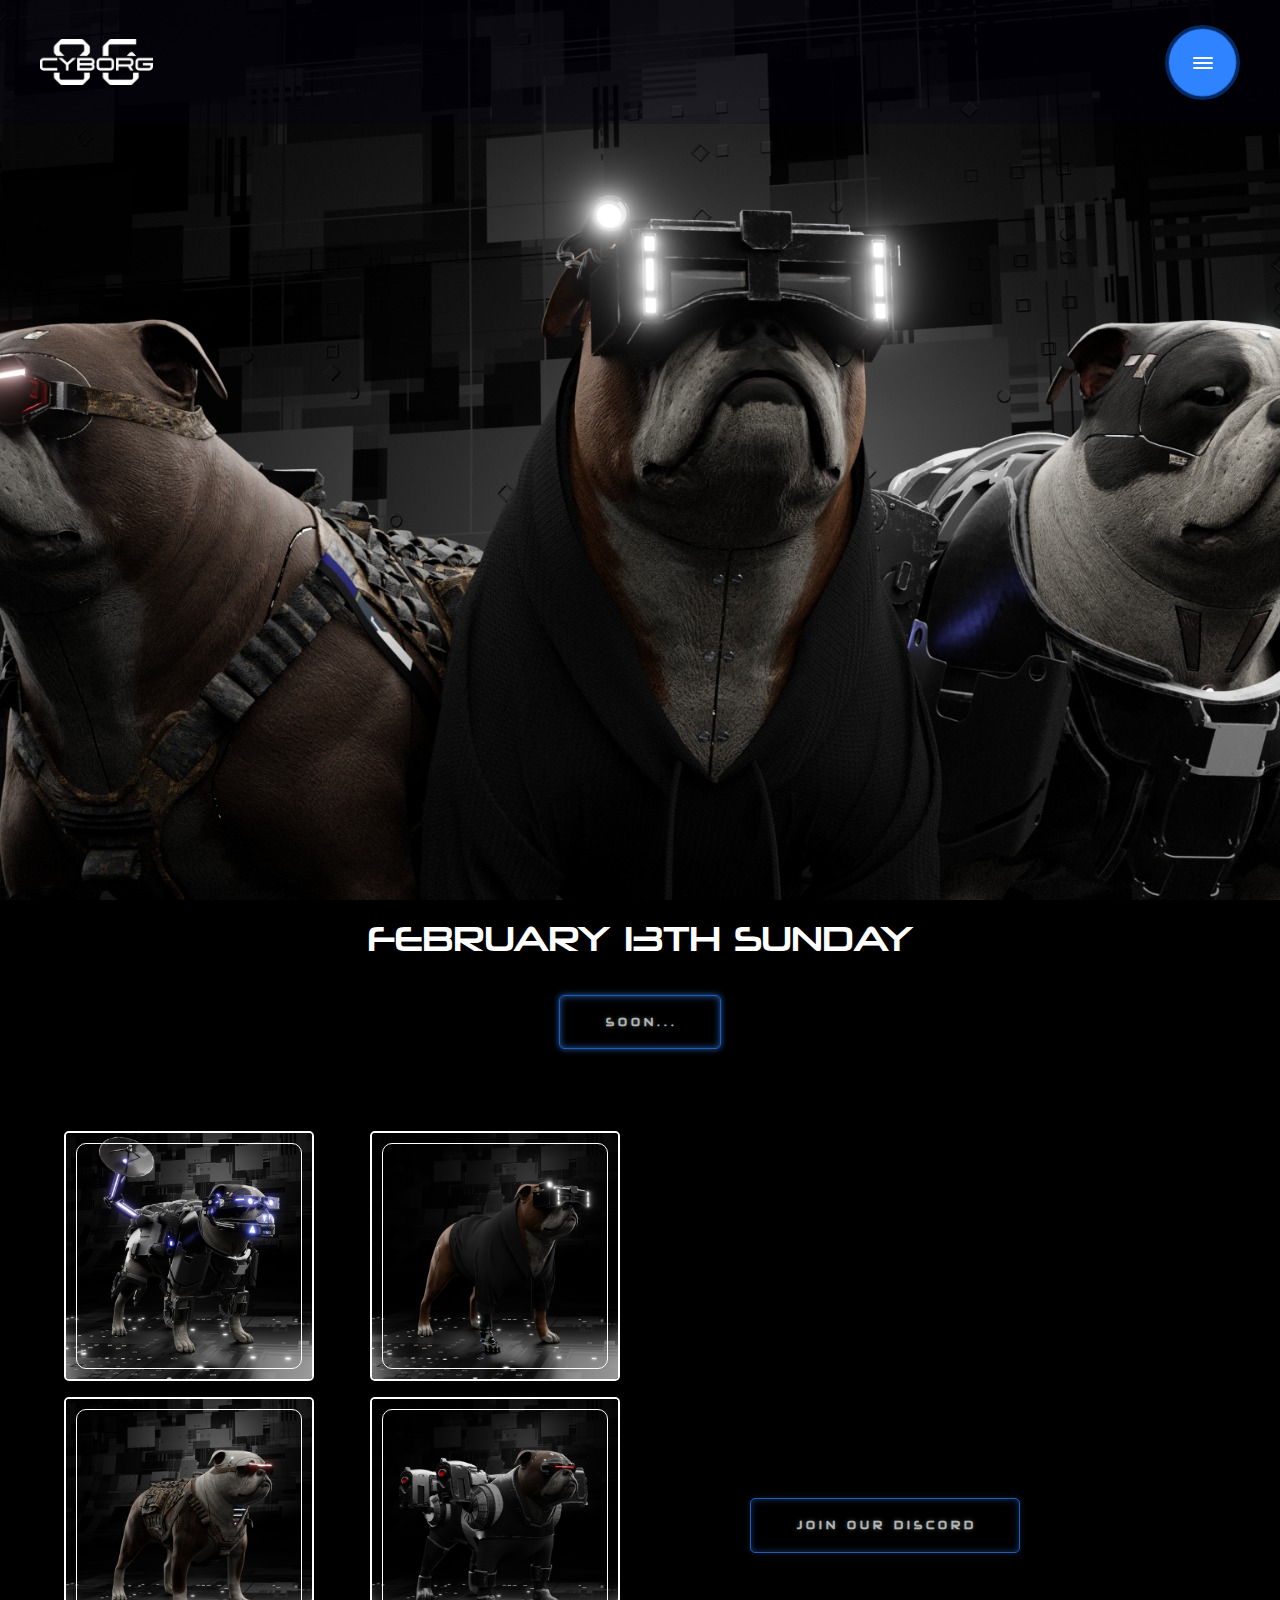
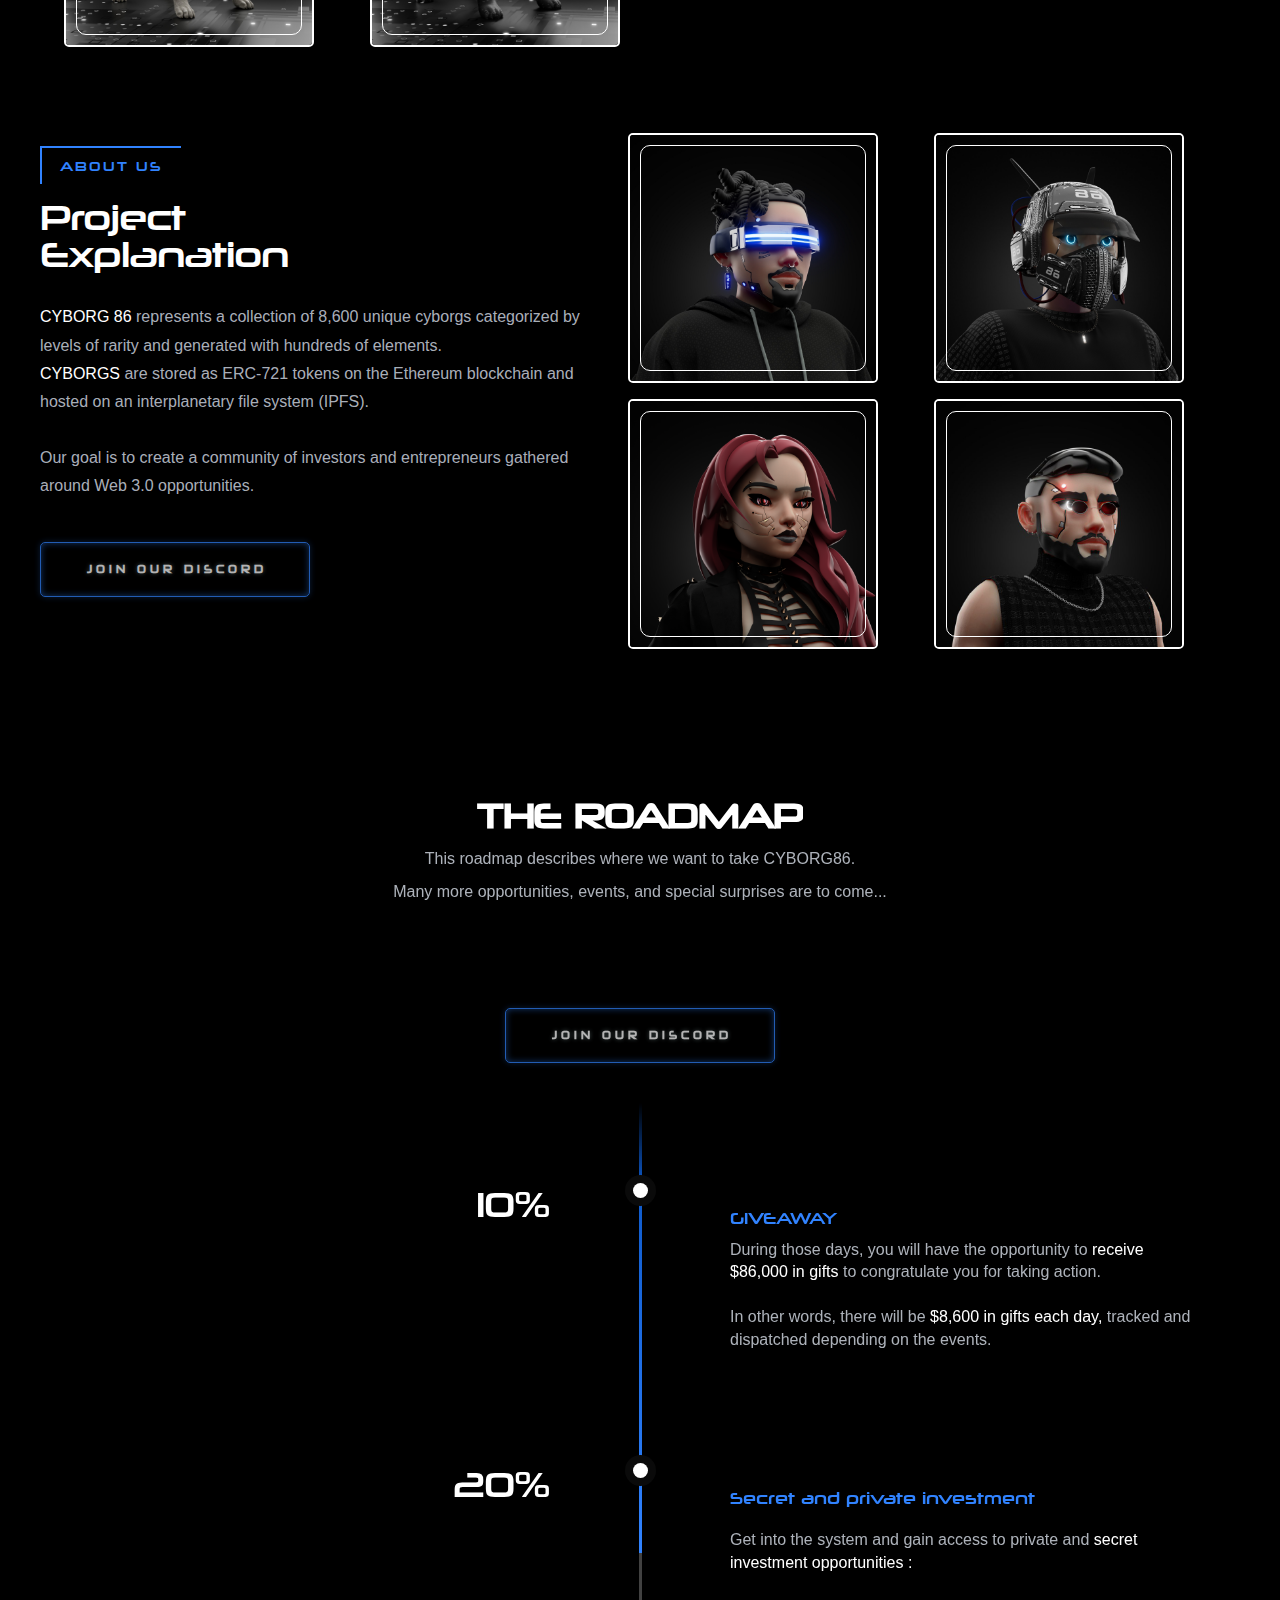
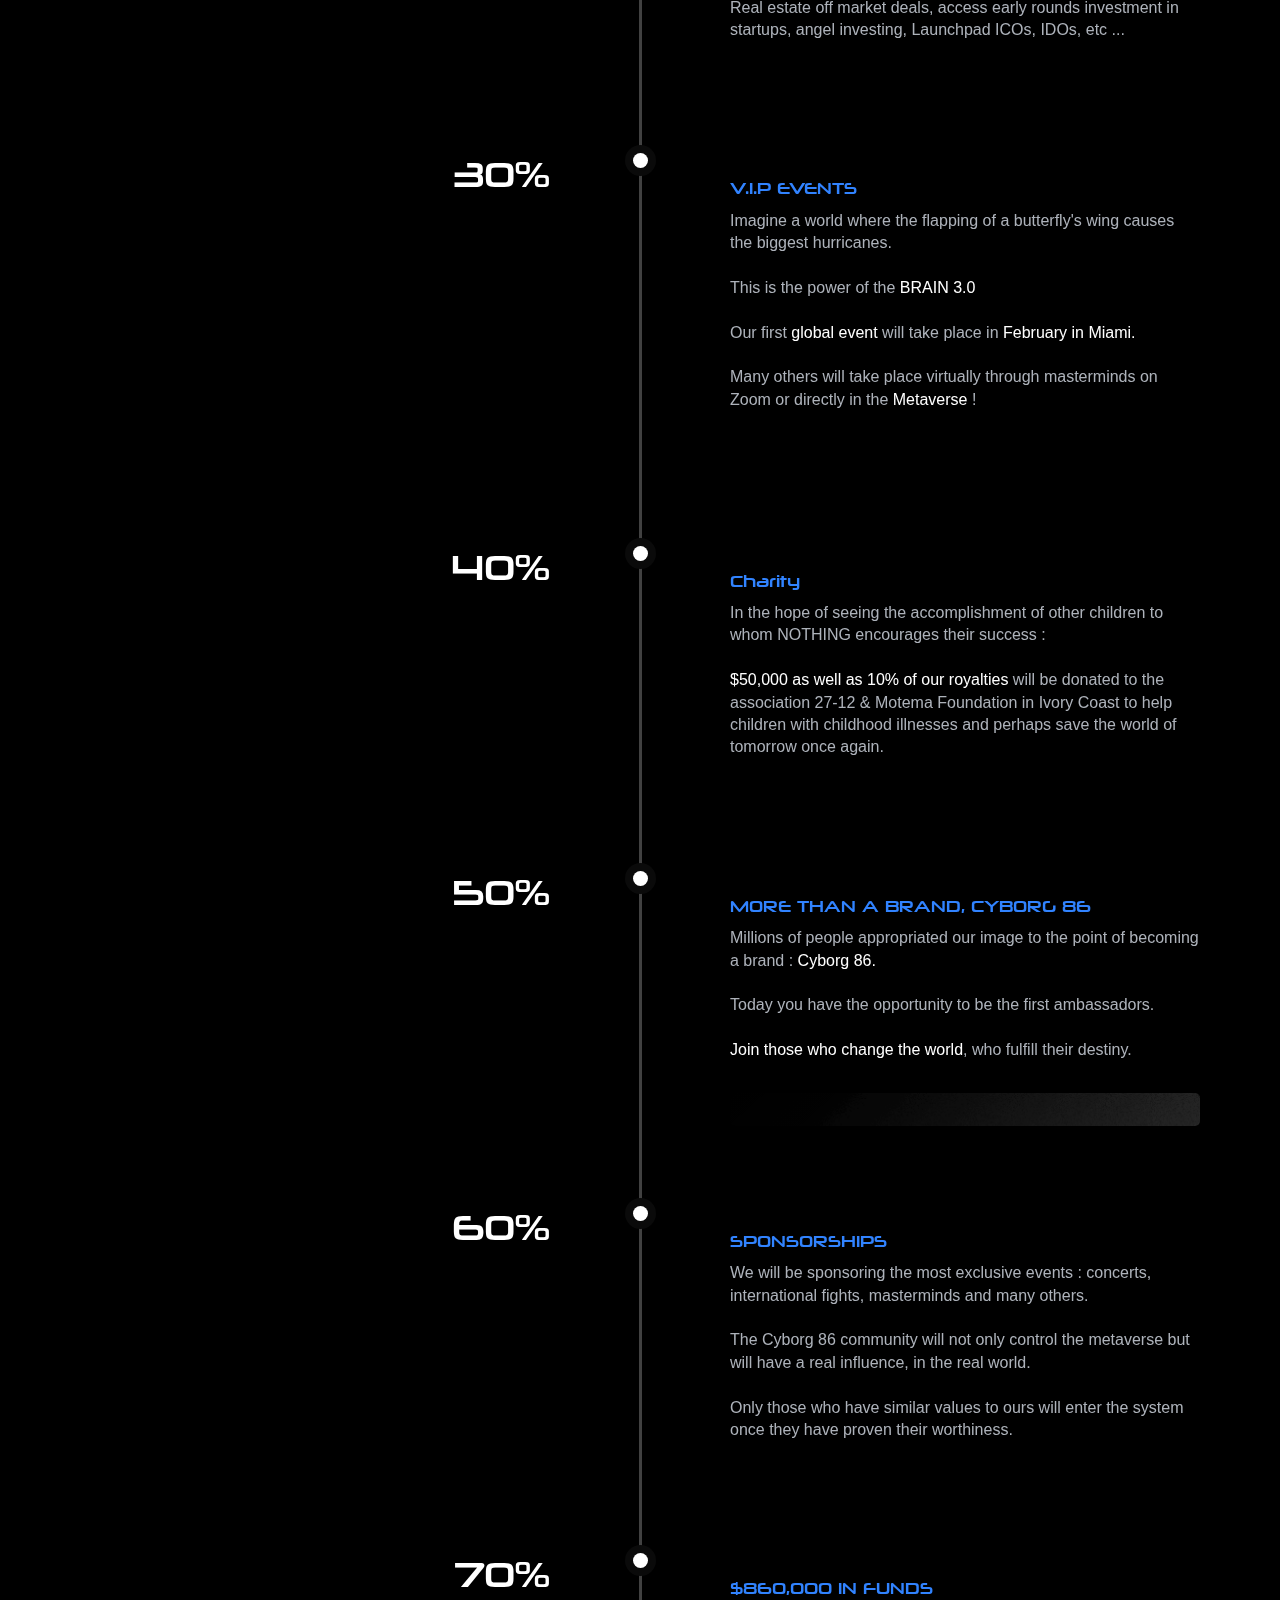
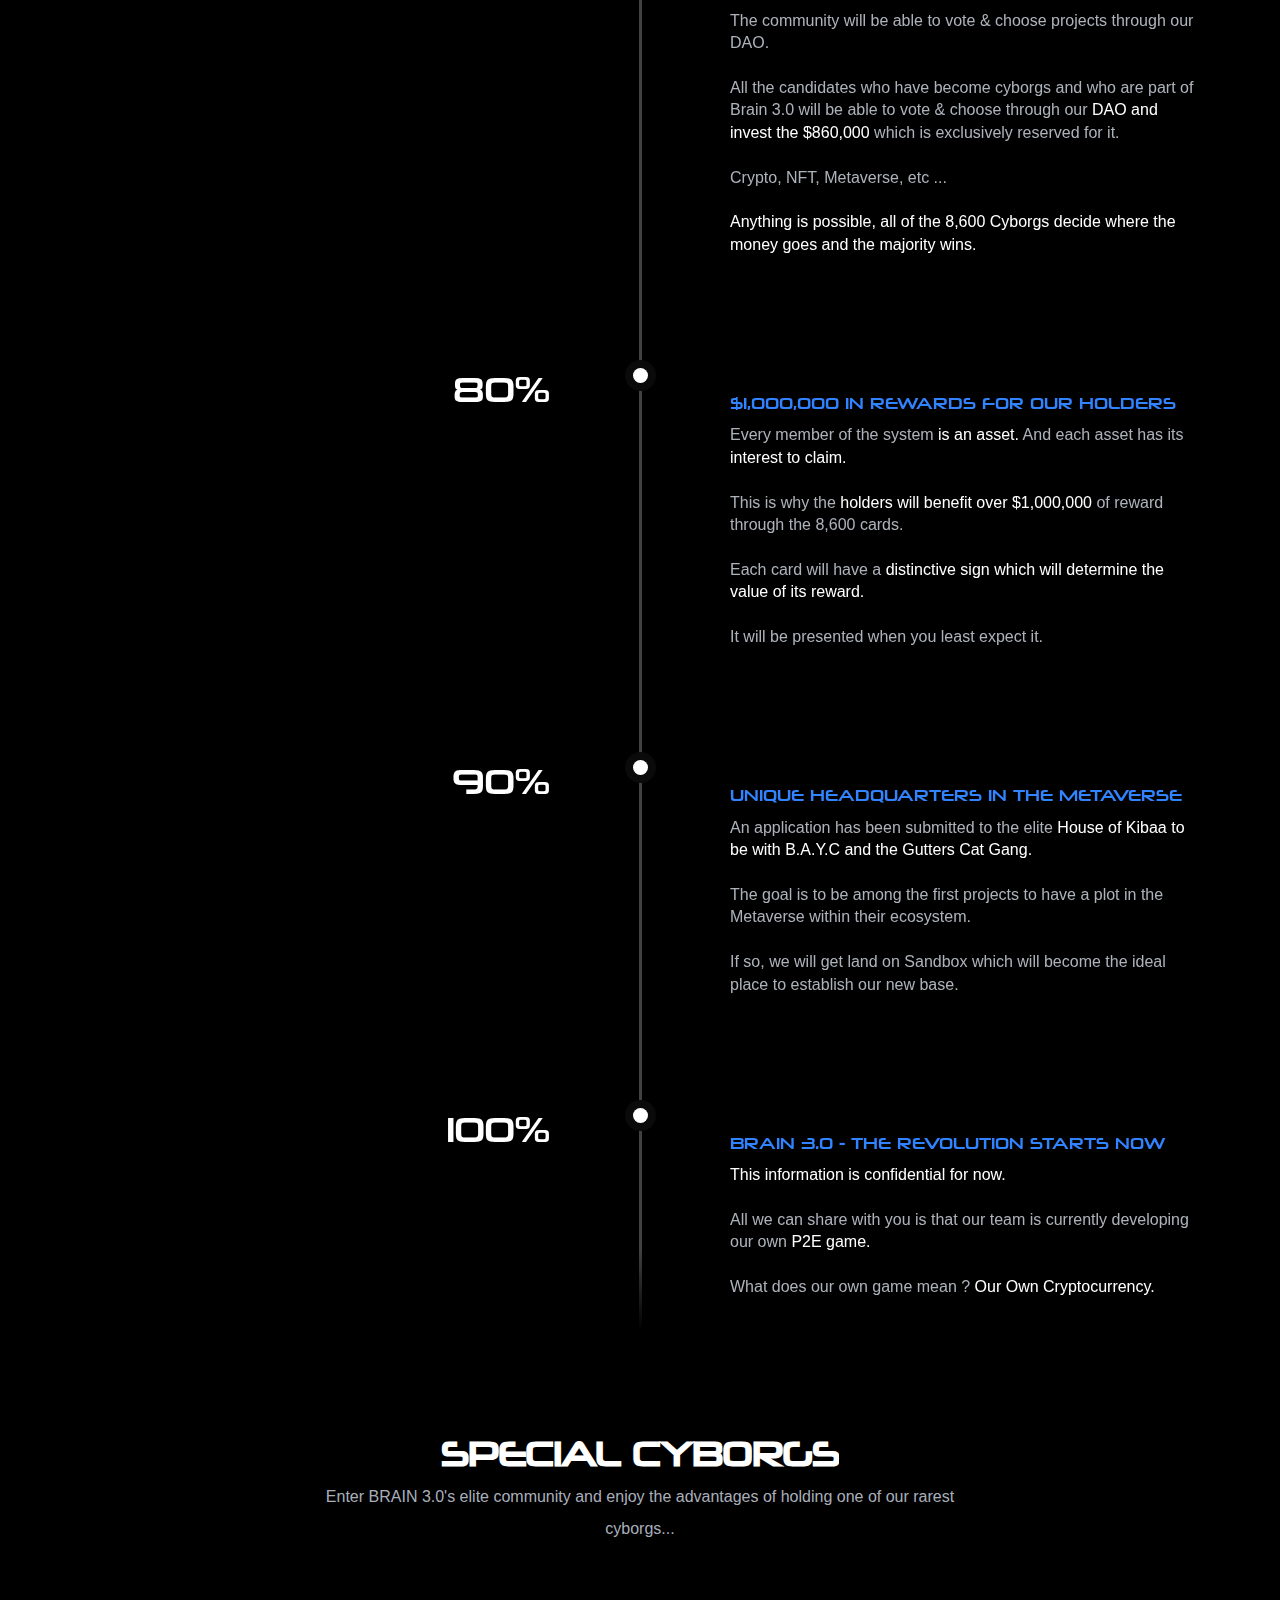
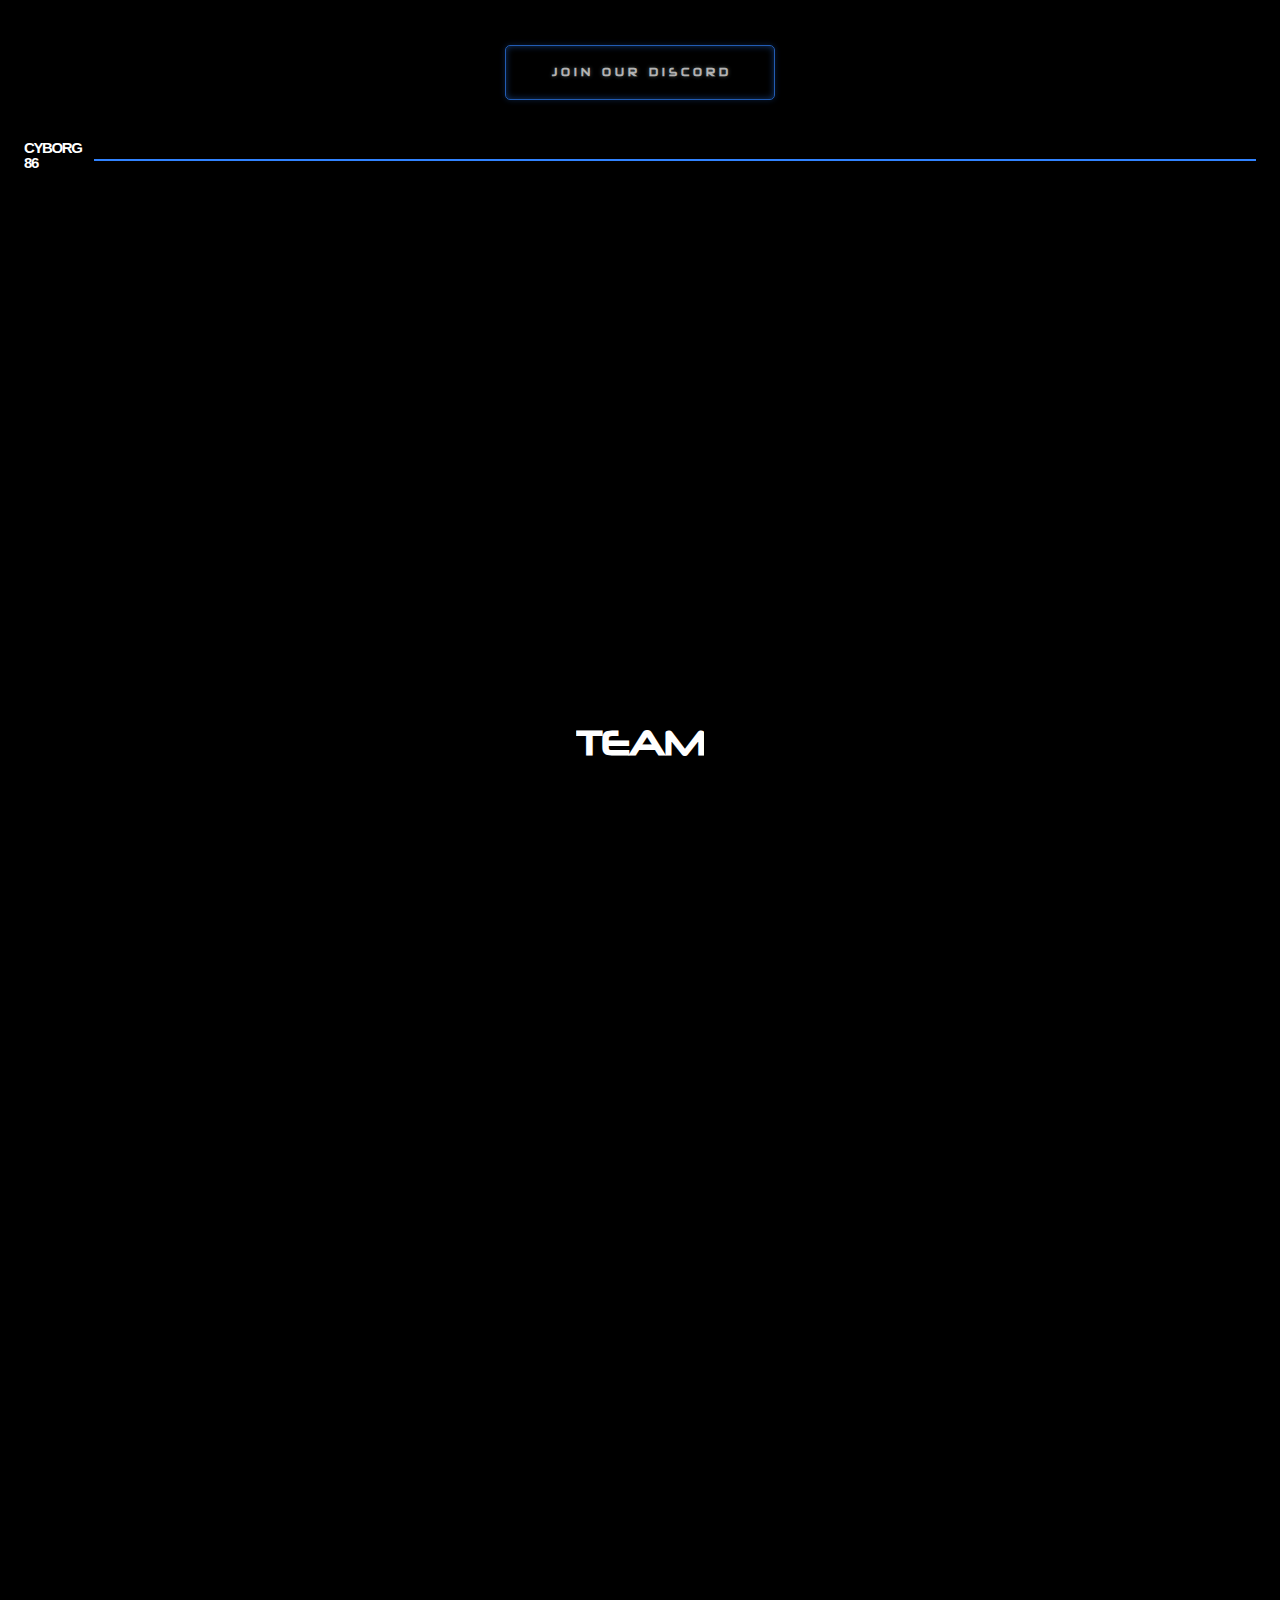
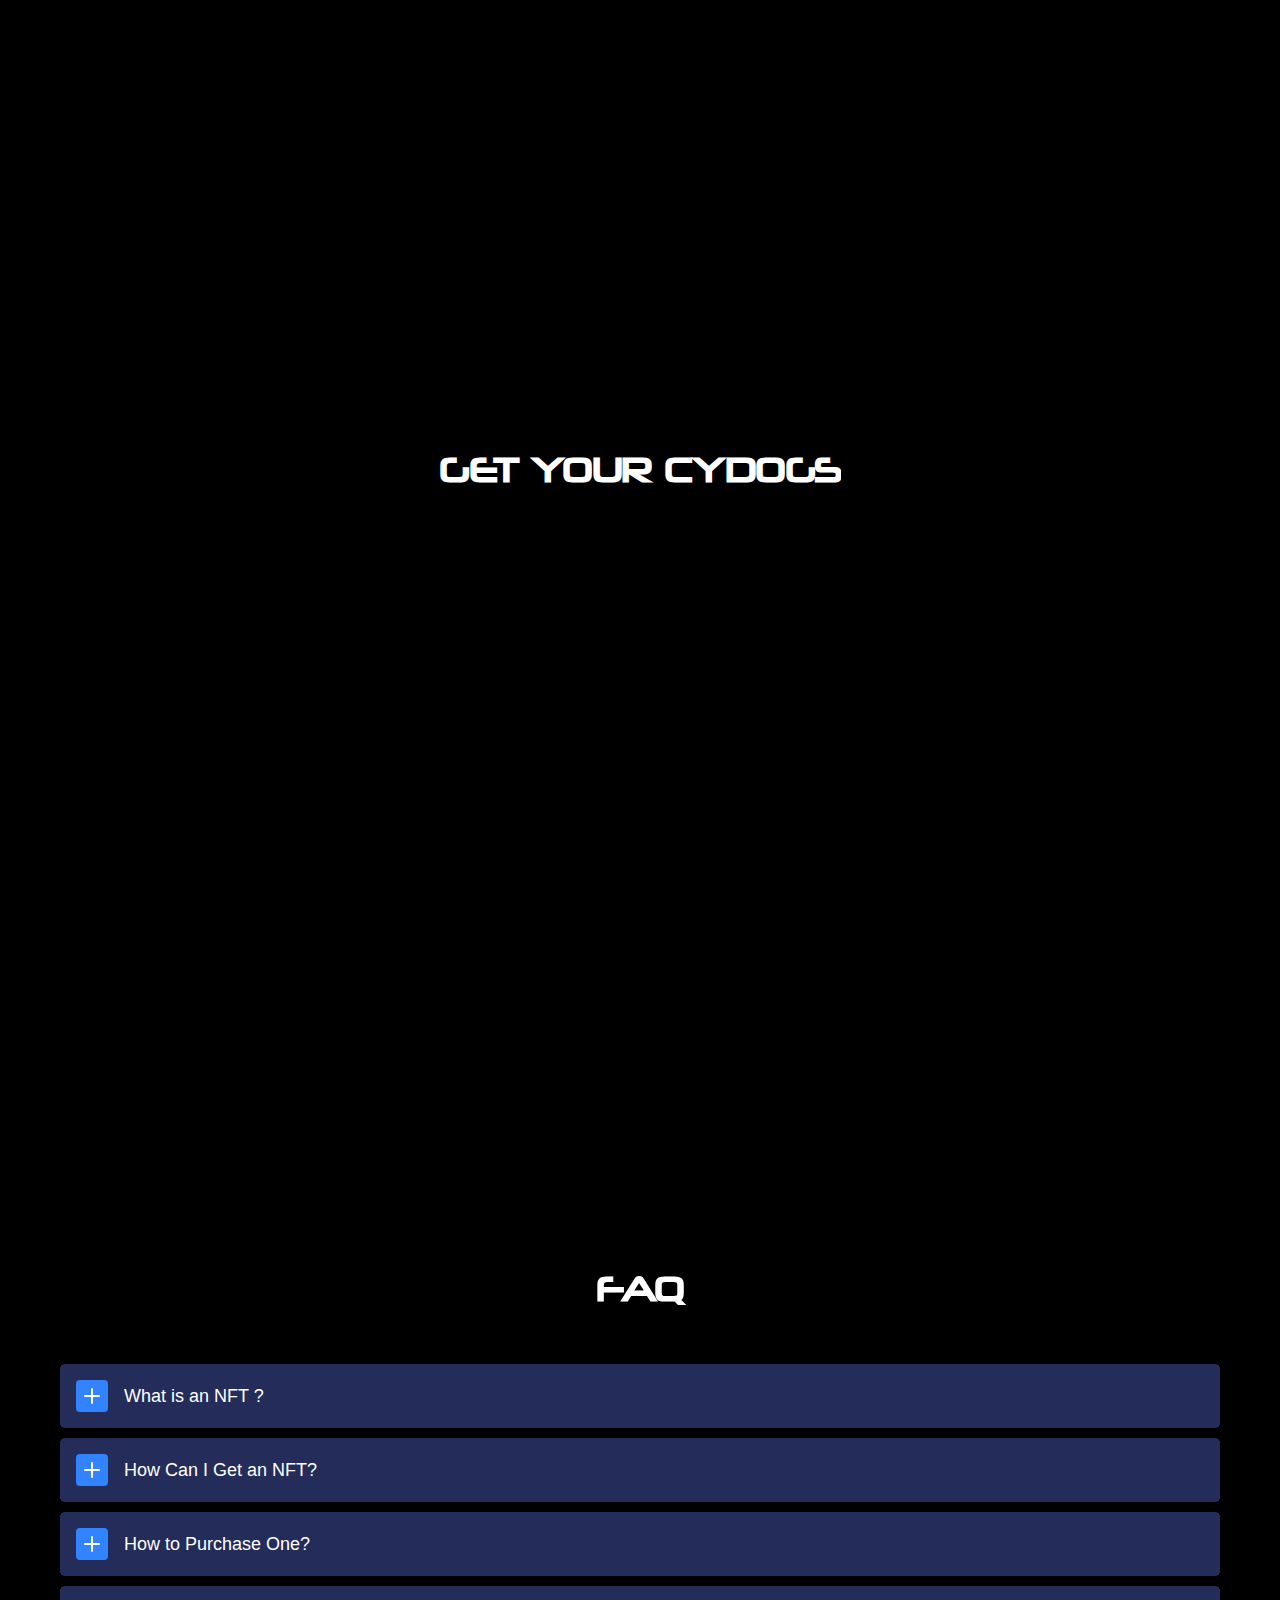
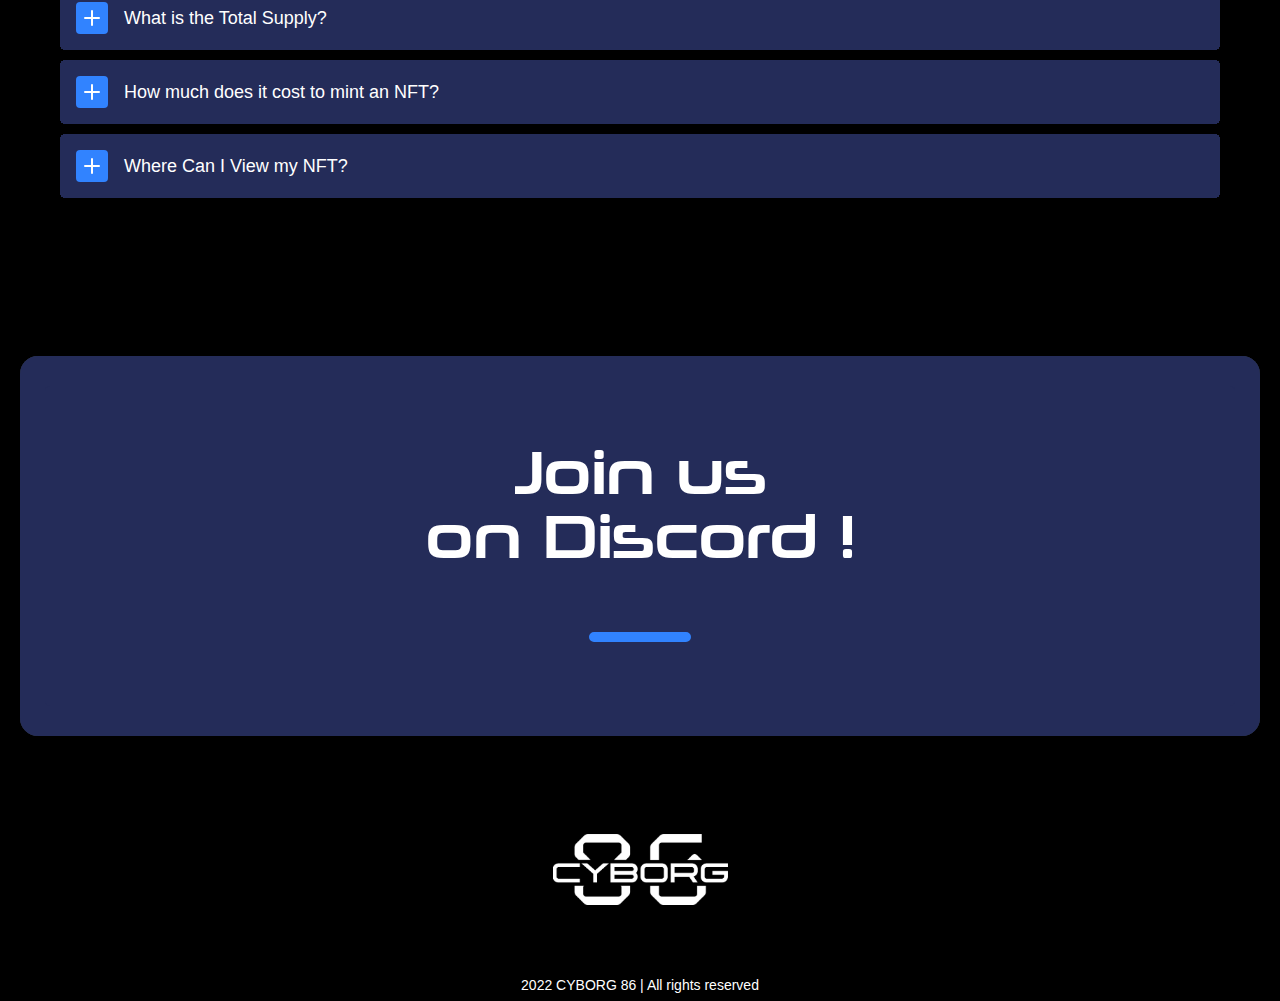
==== commit 160d2a74: "new version" ====
--- a/index.html
+++ b/index.html
@@ -1,4 +1,4 @@
-<!DOCTYPE html><!--  Last Published: Sun Jan 16 2022 11:32:14 GMT+0000 (Coordinated Universal Time)  -->
+<!DOCTYPE html><!--  Last Published: Thu Feb 03 2022 10:48:49 GMT+0000 (Coordinated Universal Time)  -->
 <html data-wf-page="61df431a06aa11f58255330c" data-wf-site="61bfb183d143caa62303bbd6">
 <head>
   <meta charset="utf-8">
@@ -14,15 +14,15 @@
   <link href="css/normalize.css" rel="stylesheet" type="text/css">
   <link href="css/webflow.css" rel="stylesheet" type="text/css">
   <link href="css/cyborg86.webflow.css" rel="stylesheet" type="text/css">
-  <style>@media (min-width:992px) {html.w-mod-js:not(.w-mod-ix) [data-w-id="8a7270c2-18b9-e635-a09e-4f0c0cd96717"] {-webkit-transform:translate3d(125%, 0, 0) scale3d(1, 1, 1) rotateX(0) rotateY(0) rotateZ(0) skew(0, 0);-moz-transform:translate3d(125%, 0, 0) scale3d(1, 1, 1) rotateX(0) rotateY(0) rotateZ(0) skew(0, 0);-ms-transform:translate3d(125%, 0, 0) scale3d(1, 1, 1) rotateX(0) rotateY(0) rotateZ(0) skew(0, 0);transform:translate3d(125%, 0, 0) scale3d(1, 1, 1) rotateX(0) rotateY(0) rotateZ(0) skew(0, 0);display:none;}html.w-mod-js:not(.w-mod-ix) [data-w-id="8a7270c2-18b9-e635-a09e-4f0c0cd9672c"] {-webkit-transform:translate3d(0, 0, 0) scale3d(0.9, 0.9, 1) rotateX(0) rotateY(0) rotateZ(0) skew(0, 0);-moz-transform:translate3d(0, 0, 0) scale3d(0.9, 0.9, 1) rotateX(0) rotateY(0) rotateZ(0) skew(0, 0);-ms-transform:translate3d(0, 0, 0) scale3d(0.9, 0.9, 1) rotateX(0) rotateY(0) rotateZ(0) skew(0, 0);transform:translate3d(0, 0, 0) scale3d(0.9, 0.9, 1) rotateX(0) rotateY(0) rotateZ(0) skew(0, 0);}}@media (max-width:991px) and (min-width:768px) {html.w-mod-js:not(.w-mod-ix) [data-w-id="8a7270c2-18b9-e635-a09e-4f0c0cd96717"] {-webkit-transform:translate3d(125%, 0, 0) scale3d(1, 1, 1) rotateX(0) rotateY(0) rotateZ(0) skew(0, 0);-moz-transform:translate3d(125%, 0, 0) scale3d(1, 1, 1) rotateX(0) rotateY(0) rotateZ(0) skew(0, 0);-ms-transform:translate3d(125%, 0, 0) scale3d(1, 1, 1) rotateX(0) rotateY(0) rotateZ(0) skew(0, 0);transform:translate3d(125%, 0, 0) scale3d(1, 1, 1) rotateX(0) rotateY(0) rotateZ(0) skew(0, 0);display:none;}html.w-mod-js:not(.w-mod-ix) [data-w-id="8a7270c2-18b9-e635-a09e-4f0c0cd9672c"] {-webkit-transform:translate3d(0, 0, 0) scale3d(0.9, 0.9, 1) rotateX(0) rotateY(0) rotateZ(0) skew(0, 0);-moz-transform:translate3d(0, 0, 0) scale3d(0.9, 0.9, 1) rotateX(0) rotateY(0) rotateZ(0) skew(0, 0);-ms-transform:translate3d(0, 0, 0) scale3d(0.9, 0.9, 1) rotateX(0) rotateY(0) rotateZ(0) skew(0, 0);transform:translate3d(0, 0, 0) scale3d(0.9, 0.9, 1) rotateX(0) rotateY(0) rotateZ(0) skew(0, 0);}}@media (max-width:767px) and (min-width:480px) {html.w-mod-js:not(.w-mod-ix) [data-w-id="8a7270c2-18b9-e635-a09e-4f0c0cd96717"] {-webkit-transform:translate3d(125%, 0, 0) scale3d(1, 1, 1) rotateX(0) rotateY(0) rotateZ(0) skew(0, 0);-moz-transform:translate3d(125%, 0, 0) scale3d(1, 1, 1) rotateX(0) rotateY(0) rotateZ(0) skew(0, 0);-ms-transform:translate3d(125%, 0, 0) scale3d(1, 1, 1) rotateX(0) rotateY(0) rotateZ(0) skew(0, 0);transform:translate3d(125%, 0, 0) scale3d(1, 1, 1) rotateX(0) rotateY(0) rotateZ(0) skew(0, 0);display:none;}html.w-mod-js:not(.w-mod-ix) [data-w-id="8a7270c2-18b9-e635-a09e-4f0c0cd9672c"] {-webkit-transform:translate3d(0, 0, 0) scale3d(0.9, 0.9, 1) rotateX(0) rotateY(0) rotateZ(0) skew(0, 0);-moz-transform:translate3d(0, 0, 0) scale3d(0.9, 0.9, 1) rotateX(0) rotateY(0) rotateZ(0) skew(0, 0);-ms-transform:translate3d(0, 0, 0) scale3d(0.9, 0.9, 1) rotateX(0) rotateY(0) rotateZ(0) skew(0, 0);transform:translate3d(0, 0, 0) scale3d(0.9, 0.9, 1) rotateX(0) rotateY(0) rotateZ(0) skew(0, 0);}}@media (max-width:479px) {html.w-mod-js:not(.w-mod-ix) [data-w-id="8a7270c2-18b9-e635-a09e-4f0c0cd96717"] {-webkit-transform:translate3d(150%, 0, 0) scale3d(1, 1, 1) rotateX(0) rotateY(0) rotateZ(0) skew(0, 0);-moz-transform:translate3d(150%, 0, 0) scale3d(1, 1, 1) rotateX(0) rotateY(0) rotateZ(0) skew(0, 0);-ms-transform:translate3d(150%, 0, 0) scale3d(1, 1, 1) rotateX(0) rotateY(0) rotateZ(0) skew(0, 0);transform:translate3d(150%, 0, 0) scale3d(1, 1, 1) rotateX(0) rotateY(0) rotateZ(0) skew(0, 0);display:none;opacity:0;}}</style>
+  <style>@media (min-width:992px) {html.w-mod-js:not(.w-mod-ix) [data-w-id="f3ee5560-0377-4257-4ec7-0cc683eb2555"] {-webkit-transform:translate3d(125%, 0, 0) scale3d(1, 1, 1) rotateX(0) rotateY(0) rotateZ(0) skew(0, 0);-moz-transform:translate3d(125%, 0, 0) scale3d(1, 1, 1) rotateX(0) rotateY(0) rotateZ(0) skew(0, 0);-ms-transform:translate3d(125%, 0, 0) scale3d(1, 1, 1) rotateX(0) rotateY(0) rotateZ(0) skew(0, 0);transform:translate3d(125%, 0, 0) scale3d(1, 1, 1) rotateX(0) rotateY(0) rotateZ(0) skew(0, 0);display:none;}html.w-mod-js:not(.w-mod-ix) [data-w-id="f3ee5560-0377-4257-4ec7-0cc683eb256a"] {-webkit-transform:translate3d(0, 0, 0) scale3d(0.9, 0.9, 1) rotateX(0) rotateY(0) rotateZ(0) skew(0, 0);-moz-transform:translate3d(0, 0, 0) scale3d(0.9, 0.9, 1) rotateX(0) rotateY(0) rotateZ(0) skew(0, 0);-ms-transform:translate3d(0, 0, 0) scale3d(0.9, 0.9, 1) rotateX(0) rotateY(0) rotateZ(0) skew(0, 0);transform:translate3d(0, 0, 0) scale3d(0.9, 0.9, 1) rotateX(0) rotateY(0) rotateZ(0) skew(0, 0);}}@media (max-width:991px) and (min-width:768px) {html.w-mod-js:not(.w-mod-ix) [data-w-id="f3ee5560-0377-4257-4ec7-0cc683eb2555"] {-webkit-transform:translate3d(125%, 0, 0) scale3d(1, 1, 1) rotateX(0) rotateY(0) rotateZ(0) skew(0, 0);-moz-transform:translate3d(125%, 0, 0) scale3d(1, 1, 1) rotateX(0) rotateY(0) rotateZ(0) skew(0, 0);-ms-transform:translate3d(125%, 0, 0) scale3d(1, 1, 1) rotateX(0) rotateY(0) rotateZ(0) skew(0, 0);transform:translate3d(125%, 0, 0) scale3d(1, 1, 1) rotateX(0) rotateY(0) rotateZ(0) skew(0, 0);display:none;}html.w-mod-js:not(.w-mod-ix) [data-w-id="f3ee5560-0377-4257-4ec7-0cc683eb256a"] {-webkit-transform:translate3d(0, 0, 0) scale3d(0.9, 0.9, 1) rotateX(0) rotateY(0) rotateZ(0) skew(0, 0);-moz-transform:translate3d(0, 0, 0) scale3d(0.9, 0.9, 1) rotateX(0) rotateY(0) rotateZ(0) skew(0, 0);-ms-transform:translate3d(0, 0, 0) scale3d(0.9, 0.9, 1) rotateX(0) rotateY(0) rotateZ(0) skew(0, 0);transform:translate3d(0, 0, 0) scale3d(0.9, 0.9, 1) rotateX(0) rotateY(0) rotateZ(0) skew(0, 0);}}@media (max-width:767px) and (min-width:480px) {html.w-mod-js:not(.w-mod-ix) [data-w-id="f3ee5560-0377-4257-4ec7-0cc683eb2555"] {-webkit-transform:translate3d(125%, 0, 0) scale3d(1, 1, 1) rotateX(0) rotateY(0) rotateZ(0) skew(0, 0);-moz-transform:translate3d(125%, 0, 0) scale3d(1, 1, 1) rotateX(0) rotateY(0) rotateZ(0) skew(0, 0);-ms-transform:translate3d(125%, 0, 0) scale3d(1, 1, 1) rotateX(0) rotateY(0) rotateZ(0) skew(0, 0);transform:translate3d(125%, 0, 0) scale3d(1, 1, 1) rotateX(0) rotateY(0) rotateZ(0) skew(0, 0);display:none;}html.w-mod-js:not(.w-mod-ix) [data-w-id="f3ee5560-0377-4257-4ec7-0cc683eb256a"] {-webkit-transform:translate3d(0, 0, 0) scale3d(0.9, 0.9, 1) rotateX(0) rotateY(0) rotateZ(0) skew(0, 0);-moz-transform:translate3d(0, 0, 0) scale3d(0.9, 0.9, 1) rotateX(0) rotateY(0) rotateZ(0) skew(0, 0);-ms-transform:translate3d(0, 0, 0) scale3d(0.9, 0.9, 1) rotateX(0) rotateY(0) rotateZ(0) skew(0, 0);transform:translate3d(0, 0, 0) scale3d(0.9, 0.9, 1) rotateX(0) rotateY(0) rotateZ(0) skew(0, 0);}}@media (max-width:479px) {html.w-mod-js:not(.w-mod-ix) [data-w-id="f3ee5560-0377-4257-4ec7-0cc683eb2555"] {-webkit-transform:translate3d(150%, 0, 0) scale3d(1, 1, 1) rotateX(0) rotateY(0) rotateZ(0) skew(0, 0);-moz-transform:translate3d(150%, 0, 0) scale3d(1, 1, 1) rotateX(0) rotateY(0) rotateZ(0) skew(0, 0);-ms-transform:translate3d(150%, 0, 0) scale3d(1, 1, 1) rotateX(0) rotateY(0) rotateZ(0) skew(0, 0);transform:translate3d(150%, 0, 0) scale3d(1, 1, 1) rotateX(0) rotateY(0) rotateZ(0) skew(0, 0);display:none;opacity:0;}}</style>
   <script src="https://ajax.googleapis.com/ajax/libs/webfont/1.6.26/webfont.js" type="text/javascript"></script>
   <script type="text/javascript">WebFont.load({  google: {    families: ["Exo:100,100italic,200,200italic,300,300italic,400,400italic,500,500italic,600,600italic,700,700italic,800,800italic,900,900italic","Montserrat:100,100italic,200,200italic,300,300italic,400,400italic,500,500italic,600,600italic,700,700italic,800,800italic,900,900italic","Inconsolata:400,700","Lato:100,100italic,300,300italic,400,400italic,700,700italic,900,900italic","Inter:100,200,300,regular,500,600,700,800,900"]  }});</script>
   <!-- [if lt IE 9]><script src="https://cdnjs.cloudflare.com/ajax/libs/html5shiv/3.7.3/html5shiv.min.js" type="text/javascript"></script><![endif] -->
   <script type="text/javascript">!function(o,c){var n=c.documentElement,t=" w-mod-";n.className+=t+"js",("ontouchstart"in o||o.DocumentTouch&&c instanceof DocumentTouch)&&(n.className+=t+"touch")}(window,document);</script>
   <link href="images/favicon.png" rel="shortcut icon" type="image/x-icon">
   <link href="images/webclip.png" rel="apple-touch-icon">
-  <!-- Facebook Pixel Code -->
-<script>
+  <script type="text/javascript">!function(f,b,e,v,n,t,s){if(f.fbq)return;n=f.fbq=function(){n.callMethod?n.callMethod.apply(n,arguments):n.queue.push(arguments)};if(!f._fbq)f._fbq=n;n.push=n;n.loaded=!0;n.version='2.0';n.agent='plwebflow';n.queue=[];t=b.createElement(e);t.async=!0;t.src=v;s=b.getElementsByTagName(e)[0];s.parentNode.insertBefore(t,s)}(window,document,'script','https://connect.facebook.net/en_US/fbevents.js');fbq('init', '462973542005654');fbq('track', 'PageView');</script><!--  Facebook Pixel Code  -->
+  <script>
   !function(f,b,e,v,n,t,s)
   {if(f.fbq)return;n=f.fbq=function(){n.callMethod?
   n.callMethod.apply(n,arguments):n.queue.push(arguments)};
@@ -30,44 +30,28 @@
   n.queue=[];t=b.createElement(e);t.async=!0;
   t.src=v;s=b.getElementsByTagName(e)[0];
   s.parentNode.insertBefore(t,s)}(window, document,'script',
-  'https://connect.facebook.net/en_US/fbevents.js');
-  fbq('init', '462973542005654');
-  fbq('track', 'PageView');
-</script>
-<noscript><img height="1" width="1" style="display:none"
-  src="https://www.facebook.com/tr?id=462973542005654&ev=PageView&noscript=1"
-/></noscript>
-<!-- End Facebook Pixel Code -->
-<!-- Facebook Pixel Code -->
-<script>
-  !function(f,b,e,v,n,t,s)
-  {if(f.fbq)return;n=f.fbq=function(){n.callMethod?
-  n.callMethod.apply(n,arguments):n.queue.push(arguments)};
-  if(!f._fbq)f._fbq=n;n.push=n;n.loaded=!0;n.version='2.0';
-  n.queue=[];t=b.createElement(e);t.async=!0;
-  t.src=v;s=b.getElementsByTagName(e)[0];
-  s.parentNode.insertBefore(t,s)}(window, document,'script',
-  'https://connect.facebook.net/en_US/fbevents.js');
+  'https://connect.facebook.net/en_US/fbevents.js%27);
   fbq('init', '1033419450554269');
   fbq('track', 'PageView');
 </script>
-<noscript><img height="1" width="1" style="display:none"
-  src="https://www.facebook.com/tr?id=1033419450554269&ev=PageView&noscript=1"
-/></noscript>
-<!-- End Facebook Pixel Code -->
+  <noscript><img height="1" width="1" style="display:none" src="https://www.facebook.com/tr?id=1033419450554269&ev=PageView&noscript=1"></noscript>
+  <!--  End Facebook Pixel Code  -->
 </head>
 <body class="body">
-  <div data-animation="over-right" class="nav-2 w-nav" data-easing2="ease" data-easing="ease" data-collapse="all" data-w-id="8a7270c2-18b9-e635-a09e-4f0c0cd96706" role="banner" data-duration="400" bind="f762bb11-1a39-bf9c-527d-12f3dd650c78">
+  <div class="section-banner wf-section">
+    <div class="div-banner"></div>
+  </div>
+  <div data-animation="over-right" class="nav-2 w-nav" data-easing2="ease" data-easing="ease" data-collapse="all" data-w-id="f3ee5560-0377-4257-4ec7-0cc683eb2546" role="banner" data-duration="400" bind="f762bb11-1a39-bf9c-527d-12f3dd650c78">
     <div class="nav-bar">
       <div class="container-4">
         <div class="nav-bar-group">
           <div class="split-content header-right">
-            <a href="#" class="brand-2 w-nav-brand"><img src="images/LOGO-PNG-NEON-1.png" loading="eager" alt="" class="header-logo"></a>
+            <a href="#" class="brand-2 w-nav-brand"><img src="images/LOGO-CYBORG86-BLANC.png" width="375" sizes="(max-width: 479px) 29vw, (max-width: 767px) 21vw, 112.5px" loading="eager" srcset="images/LOGO-CYBORG86-BLANC-p-500.png 500w, images/LOGO-CYBORG86-BLANC-p-800.png 800w, images/LOGO-CYBORG86-BLANC-p-1080.png 1080w, images/LOGO-CYBORG86-BLANC.png 2820w" alt="" class="header-logo"></a>
           </div>
           <div class="nav-bar-menu">
-            <div data-w-id="8a7270c2-18b9-e635-a09e-4f0c0cd96710" class="_141-open-button-wrapper">
-              <div class="_141-open-button-outer"></div>
-              <div data-w-id="8a7270c2-18b9-e635-a09e-4f0c0cd96712" style="-webkit-transform:translate3d(0, 0, 0) scale3d(0.9, 0.9, 1) rotateX(0) rotateY(0) rotateZ(0) skew(0, 0);-moz-transform:translate3d(0, 0, 0) scale3d(0.9, 0.9, 1) rotateX(0) rotateY(0) rotateZ(0) skew(0, 0);-ms-transform:translate3d(0, 0, 0) scale3d(0.9, 0.9, 1) rotateX(0) rotateY(0) rotateZ(0) skew(0, 0);transform:translate3d(0, 0, 0) scale3d(0.9, 0.9, 1) rotateX(0) rotateY(0) rotateZ(0) skew(0, 0)" class="_141-open-button-inner"></div>
+            <div data-w-id="f3ee5560-0377-4257-4ec7-0cc683eb254e" class="_141-open-button-wrapper">
+              <div class="_141-open-button-outer-2"></div>
+              <div data-w-id="f3ee5560-0377-4257-4ec7-0cc683eb2550" style="-webkit-transform:translate3d(0, 0, 0) scale3d(0.9, 0.9, 1) rotateX(0) rotateY(0) rotateZ(0) skew(0, 0);-moz-transform:translate3d(0, 0, 0) scale3d(0.9, 0.9, 1) rotateX(0) rotateY(0) rotateZ(0) skew(0, 0);-ms-transform:translate3d(0, 0, 0) scale3d(0.9, 0.9, 1) rotateX(0) rotateY(0) rotateZ(0) skew(0, 0);transform:translate3d(0, 0, 0) scale3d(0.9, 0.9, 1) rotateX(0) rotateY(0) rotateZ(0) skew(0, 0)" class="_141-open-button-inner"></div>
               <div class="_141-line-wrapper">
                 <div class="_141-open-button-line"></div>
                 <div class="_141-open-button-line"></div>
@@ -77,29 +61,29 @@
           </div>
         </div>
       </div>
-      <div data-w-id="8a7270c2-18b9-e635-a09e-4f0c0cd96717" class="_141-menu-wrapper">
-        <div data-w-id="8a7270c2-18b9-e635-a09e-4f0c0cd96718" data-animation-type="lottie" data-src="https://uploads-ssl.webflow.com/61573f5449031d1b36f5621b/61573f5549031dc4a1f56234_menu-animation.json" data-loop="0" data-direction="1" data-autoplay="0" data-is-ix2-target="1" data-renderer="svg" data-default-duration="1" data-duration="0" data-ix2-initial-state="0" data-preserve-aspect-ratio="none" class="lottie-animation"></div>
+      <div data-w-id="f3ee5560-0377-4257-4ec7-0cc683eb2555" class="_141-menu-wrapper-2">
+        <div data-w-id="f3ee5560-0377-4257-4ec7-0cc683eb2556" data-animation-type="lottie" data-src="https://uploads-ssl.webflow.com/61573f5449031d1b36f5621b/61573f5549031dc4a1f56234_menu-animation.json" data-loop="0" data-direction="1" data-autoplay="0" data-is-ix2-target="1" data-renderer="svg" data-default-duration="1" data-duration="0" data-ix2-initial-state="0" data-preserve-aspect-ratio="none" class="lottie-animation"></div>
         <div class="_141-nav-wrapper">
-          <a href="#about-us" class="_141-nav-item w-inline-block">
+          <a href="#" class="_141-nav-item w-inline-block">
             <div class="_141-nav-text">About Us</div>
-            <div class="_141-nav-decoration"></div>
+            <div class="_141-nav-decoration-2"></div>
           </a>
-          <a href="#roadmap" class="_141-nav-item w-inline-block">
+          <a href="#" class="_141-nav-item w-inline-block">
             <div class="_141-nav-text">Roadmap</div>
-            <div class="_141-nav-decoration"></div>
+            <div class="_141-nav-decoration-2"></div>
           </a>
-          <a href="#team" class="_141-nav-item w-inline-block">
+          <a href="#" class="_141-nav-item w-inline-block">
             <div class="_141-nav-text">Team</div>
-            <div class="_141-nav-decoration"></div>
+            <div class="_141-nav-decoration-2"></div>
           </a>
-          <a href="#faq-2" class="_141-nav-item w-inline-block">
+          <a href="#" class="_141-nav-item w-inline-block">
             <div class="_141-nav-text">FAQ</div>
-            <div class="_141-nav-decoration"></div>
+            <div class="_141-nav-decoration-2"></div>
           </a>
         </div>
-        <div data-w-id="8a7270c2-18b9-e635-a09e-4f0c0cd9672a" class="_141-close-button-wrapper">
+        <div data-w-id="f3ee5560-0377-4257-4ec7-0cc683eb2568" class="_141-close-button-wrapper">
           <div class="_141-close-button-outer"></div>
-          <div data-w-id="8a7270c2-18b9-e635-a09e-4f0c0cd9672c" class="_141-close-button-inner"></div>
+          <div data-w-id="f3ee5560-0377-4257-4ec7-0cc683eb256a" class="_141-close-button-inner"></div>
           <div class="_141-close-button-x"></div>
           <div class="_141-close-button-x _2"></div>
         </div>
@@ -157,27 +141,142 @@
       </div>
     </nav>
   </div>
-  <div data-poster-url="videos/BONNevideo-poster-00001.jpg" data-video-urls="videos/BONNevideo-transcode.mp4,videos/BONNevideo-transcode.webm" data-autoplay="true" data-loop="true" data-wf-ignore="true" class="background-video-3 w-background-video w-background-video-atom"><video autoplay="" loop="" style="background-image:url(&quot;videos/BONNevideo-poster-00001.jpg&quot;)" muted="" playsinline="" data-wf-ignore="true" data-object-fit="cover">
+  <div data-poster-url="videos/BONNevideo-poster-00001.jpg" data-video-urls="videos/BONNevideo-poster-00001.jpg,videos/BONNevideo-transcode.mp4,videos/BONNevideo-transcode.webm" data-autoplay="true" data-loop="true" data-wf-ignore="true" class="background-video-3 w-background-video w-background-video-atom"><video autoplay="" loop="" style="background-image:url(&quot;videos/BONNevideo-poster-00001.jpg&quot;)" muted="" playsinline="" data-wf-ignore="true" data-object-fit="cover">
+      <source src="videos/BONNevideo-poster-00001.jpg" data-wf-ignore="true">
       <source src="videos/BONNevideo-transcode.mp4" data-wf-ignore="true">
       <source src="videos/BONNevideo-transcode.webm" data-wf-ignore="true">
     </video></div>
-  <div data-poster-url="videos/BONNevideo-poster-00001.jpg" data-video-urls="videos/BONNevideo-transcode.mp4,videos/BONNevideo-transcode.webm" data-autoplay="true" data-loop="true" data-wf-ignore="true" class="background-video-4 w-background-video w-background-video-atom"><video autoplay="" loop="" style="background-image:url(&quot;videos/BONNevideo-poster-00001.jpg&quot;)" muted="" playsinline="" data-wf-ignore="true" data-object-fit="cover">
-      <source src="videos/BONNevideo-transcode.mp4" data-wf-ignore="true">
-      <source src="videos/BONNevideo-transcode.webm" data-wf-ignore="true">
+  <div data-poster-url="videos/Untitled-poster-00001.jpg" data-video-urls="videos/Untitled-poster-00001.jpg,videos/Untitled-transcode.mp4,videos/Untitled-transcode.webm" data-autoplay="true" data-loop="true" data-wf-ignore="true" class="background-video-4 w-background-video w-background-video-atom"><video autoplay="" loop="" style="background-image:url(&quot;videos/Untitled-poster-00001.jpg&quot;)" muted="" playsinline="" data-wf-ignore="true" data-object-fit="cover">
+      <source src="videos/Untitled-poster-00001.jpg" data-wf-ignore="true">
+      <source src="videos/Untitled-transcode.mp4" data-wf-ignore="true">
+      <source src="videos/Untitled-transcode.webm" data-wf-ignore="true">
     </video></div>
-  <div class="section-21 wf-section">
+  <div class="section-23 wf-section">
     <div class="div-block">
-      <h3 class="heading-31 sw">SOLD OUT IN 4 MINUTES</h3>
+      <h3 class="heading-31 sw">February 13th Sunday</h3>
     </div>
     <div id="roadmap" class="text-center spacing less">
-      <a href="https://opensea.io/collection/c86-cyborg" target="_blank" class="button-2 w-button">buy it on opensea</a>
+      <a href="https://opensea.io/collection/c86-cyborg" target="_blank" class="button-4 w-button">buy it on opensea</a>
     </div>
   </div>
-  <div id="about-us" class="section wf-section">
+  <div id="roadmap" class="text-center-3 spacing less">
+    <a href="#" target="_blank" class="button-5 w-button">SOON...</a>
+  </div>
+  <div id="about-us" class="section-24 wf-section">
     <div class="content">
       <div class="w-layout-grid grid-left">
         <div class="block-left">
-          <div data-w-id="ab31e567-7829-c128-8a54-16b1afc9752c" class="figure-c">
+          <div data-w-id="e630ada4-47a4-e7ed-8edf-1ab31737ac3b" class="figure-c">
+            <div class="w-layout-grid grid-13">
+              <a href="#" class="d-133-3d-wrapper mobile w-inline-block">
+                <div class="d-133-card-wrapper">
+                  <div class="d-133-image-wrapper _2 explanationn cydogs"></div>
+                  <div class="d-133-color-overlay"></div>
+                  <div class="d-133-border">
+                    <div class="d-133-text-wrapper"></div>
+                  </div>
+                </div>
+              </a>
+              <a href="#" class="d-133-3d-wrapper w-inline-block">
+                <div class="d-133-card-wrapper">
+                  <div class="d-133-image-wrapper _2 explanationn img2 imgcy"></div>
+                  <div class="d-133-color-overlay"></div>
+                  <div class="d-133-border">
+                    <div class="d-133-text-wrapper"></div>
+                  </div>
+                </div>
+              </a>
+              <a href="#" class="d-133-3d-wrapper w-inline-block">
+                <div class="d-133-card-wrapper">
+                  <div class="d-133-image-wrapper _2 smaller explanationn img4 il"></div>
+                  <div class="d-133-color-overlay"></div>
+                  <div class="d-133-border">
+                    <div class="d-133-text-wrapper"></div>
+                  </div>
+                </div>
+              </a>
+              <a href="#" class="d-133-3d-wrapper w-inline-block">
+                <div class="d-133-card-wrapper">
+                  <div class="d-133-image-wrapper _2 explanationn img3"></div>
+                  <div class="d-133-color-overlay"></div>
+                  <div class="d-133-border">
+                    <div class="d-133-text-wrapper"></div>
+                  </div>
+                </div>
+              </a>
+            </div>
+            <div class="metrics-2">
+              <div class="metric-row">
+                <a href="#" class="d-133-3d-wrapper team aboutus w-inline-block">
+                  <div class="d-133-card-wrapper">
+                    <div class="d-133-image-wrapper _2 small dg"></div>
+                    <div class="d-133-color-overlay"></div>
+                    <div class="d-133-border">
+                      <div class="d-133-text-wrapper"></div>
+                    </div>
+                  </div>
+                </a>
+                <a href="#" class="d-133-3d-wrapper team aboutus w-inline-block">
+                  <div class="d-133-card-wrapper">
+                    <div class="d-133-image-wrapper _2 small img2 dh"></div>
+                    <div class="d-133-color-overlay"></div>
+                    <div class="d-133-border dh">
+                      <div class="d-133-text-wrapper"></div>
+                    </div>
+                  </div>
+                </a>
+              </div>
+              <div class="metric-row nottablet">
+                <a href="#" class="d-133-3d-wrapper team aboutus w-inline-block">
+                  <div class="d-133-card-wrapper">
+                    <div class="d-133-image-wrapper _2 small img4 bh"></div>
+                    <div class="d-133-color-overlay"></div>
+                    <div class="d-133-border">
+                      <div class="d-133-text-wrapper"></div>
+                    </div>
+                  </div>
+                </a>
+                <a href="#" class="d-133-3d-wrapper team aboutus w-inline-block">
+                  <div class="d-133-card-wrapper">
+                    <div class="d-133-image-wrapper _2 small img3 op"></div>
+                    <div class="d-133-color-overlay"></div>
+                    <div class="d-133-border">
+                      <div class="d-133-text-wrapper"></div>
+                    </div>
+                  </div>
+                </a>
+              </div>
+            </div>
+          </div>
+        </div>
+        <div id="w-node-e630ada4-47a4-e7ed-8edf-1ab31737ac70-8255330c" class="block">
+          <div data-w-id="e630ada4-47a4-e7ed-8edf-1ab31737ac71" style="-webkit-transform:translate3d(0, 15px, 0) scale3d(1, 1, 1) rotateX(0) rotateY(0) rotateZ(0) skew(0, 0);-moz-transform:translate3d(0, 15px, 0) scale3d(1, 1, 1) rotateX(0) rotateY(0) rotateZ(0) skew(0, 0);-ms-transform:translate3d(0, 15px, 0) scale3d(1, 1, 1) rotateX(0) rotateY(0) rotateZ(0) skew(0, 0);transform:translate3d(0, 15px, 0) scale3d(1, 1, 1) rotateX(0) rotateY(0) rotateZ(0) skew(0, 0);opacity:0" class="subtitle-3">CYDOG86</div>
+          <h2 data-w-id="e630ada4-47a4-e7ed-8edf-1ab31737ac73" style="-webkit-transform:translate3d(0, 15px, 0) scale3d(1, 1, 1) rotateX(0) rotateY(0) rotateZ(0) skew(0, 0);-moz-transform:translate3d(0, 15px, 0) scale3d(1, 1, 1) rotateX(0) rotateY(0) rotateZ(0) skew(0, 0);-ms-transform:translate3d(0, 15px, 0) scale3d(1, 1, 1) rotateX(0) rotateY(0) rotateZ(0) skew(0, 0);transform:translate3d(0, 15px, 0) scale3d(1, 1, 1) rotateX(0) rotateY(0) rotateZ(0) skew(0, 0);opacity:0" class="heading">Cydog<br>Explanation</h2>
+          <p data-w-id="e630ada4-47a4-e7ed-8edf-1ab31737ac77" style="-webkit-transform:translate3d(0, 15px, 0) scale3d(1, 1, 1) rotateX(0) rotateY(0) rotateZ(0) skew(0, 0);-moz-transform:translate3d(0, 15px, 0) scale3d(1, 1, 1) rotateX(0) rotateY(0) rotateZ(0) skew(0, 0);-ms-transform:translate3d(0, 15px, 0) scale3d(1, 1, 1) rotateX(0) rotateY(0) rotateZ(0) skew(0, 0);transform:translate3d(0, 15px, 0) scale3d(1, 1, 1) rotateX(0) rotateY(0) rotateZ(0) skew(0, 0);opacity:0" class="paragraph-large-3"><strong>CYDOG86</strong> is the 2nd collection of CYBORG86. They were created to reward holders with a friend, a pet that will always be with them no matter what. Cydogs are stored as <strong>ERC-721 tokens</strong> in the Ethereum Blockchain and hosted on an interplanetary file system (IPFS).<br></p>
+          <a href="https://discord.com/invite/cyborg86" target="_blank" class="button-4 w-button">JOIN OUR DISCORD</a>
+        </div>
+      </div>
+    </div>
+  </div>
+  <div class="section-23 nn wf-section">
+    <div class="div-block nn">
+      <h3 class="heading-31 sw">SOLD OUT IN 4 MINUTES</h3>
+    </div>
+    <div id="roadmap" class="text-center spacing less">
+      <a href="https://opensea.io/collection/c86-cyborg" target="_blank" class="button-4 w-button">buy it on opensea</a>
+    </div>
+  </div>
+  <div id="about-us" class="section-24 wf-section">
+    <div class="content">
+      <div class="w-layout-grid grid-left">
+        <div id="w-node-_692a0ea1-3335-e338-cb6a-4867092703d0-8255330c" class="block">
+          <div class="subtitle-3">ABOUT US</div>
+          <h2 class="heading">Project<br>Explanation</h2>
+          <p class="paragraph-large-3"><strong>CYBORG 86</strong> represents a collection of 8,600 unique cyborgs categorized by levels of rarity and generated with hundreds of elements.<br><strong>CYBORGS</strong> are stored as ERC-721 tokens on the Ethereum blockchain and hosted on an interplanetary file system (IPFS).<br><br>Our goal is to create a community of investors and entrepreneurs gathered around Web 3.0 opportunities.</p>
+          <a href="https://discord.com/invite/cyborg86" target="_blank" class="button-4 cyborgbutton w-button">JOIN OUR DISCORD</a>
+        </div>
+        <div class="block-left">
+          <div class="figure-c">
             <div class="w-layout-grid grid-13">
               <a href="#" class="d-133-3d-wrapper mobile w-inline-block">
                 <div class="d-133-card-wrapper">
@@ -208,7 +307,7 @@
               </a>
               <a href="#" class="d-133-3d-wrapper w-inline-block">
                 <div class="d-133-card-wrapper">
-                  <div class="d-133-image-wrapper _2 explanationn img3"></div>
+                  <div class="d-133-image-wrapper _2 explanationn img3 tkt"></div>
                   <div class="d-133-color-overlay"></div>
                   <div class="d-133-border">
                     <div class="d-133-text-wrapper"></div>
@@ -260,12 +359,6 @@
             </div>
           </div>
         </div>
-        <div id="w-node-_3930e259-75dd-d066-e614-6fbbe9bf2ee4-8255330c" class="block">
-          <div data-w-id="3930e259-75dd-d066-e614-6fbbe9bf2ee5" style="-webkit-transform:translate3d(0, 15px, 0) scale3d(1, 1, 1) rotateX(0) rotateY(0) rotateZ(0) skew(0, 0);-moz-transform:translate3d(0, 15px, 0) scale3d(1, 1, 1) rotateX(0) rotateY(0) rotateZ(0) skew(0, 0);-ms-transform:translate3d(0, 15px, 0) scale3d(1, 1, 1) rotateX(0) rotateY(0) rotateZ(0) skew(0, 0);transform:translate3d(0, 15px, 0) scale3d(1, 1, 1) rotateX(0) rotateY(0) rotateZ(0) skew(0, 0);opacity:0" class="subtitle">ABOUT US</div>
-          <h2 data-w-id="645d40c4-ca70-4c06-9736-a2970c034a6f" style="-webkit-transform:translate3d(0, 15px, 0) scale3d(1, 1, 1) rotateX(0) rotateY(0) rotateZ(0) skew(0, 0);-moz-transform:translate3d(0, 15px, 0) scale3d(1, 1, 1) rotateX(0) rotateY(0) rotateZ(0) skew(0, 0);-ms-transform:translate3d(0, 15px, 0) scale3d(1, 1, 1) rotateX(0) rotateY(0) rotateZ(0) skew(0, 0);transform:translate3d(0, 15px, 0) scale3d(1, 1, 1) rotateX(0) rotateY(0) rotateZ(0) skew(0, 0);opacity:0" class="heading">Project<br>Explanation</h2>
-          <p data-w-id="3930e259-75dd-d066-e614-6fbbe9bf2ee9" style="-webkit-transform:translate3d(0, 15px, 0) scale3d(1, 1, 1) rotateX(0) rotateY(0) rotateZ(0) skew(0, 0);-moz-transform:translate3d(0, 15px, 0) scale3d(1, 1, 1) rotateX(0) rotateY(0) rotateZ(0) skew(0, 0);-ms-transform:translate3d(0, 15px, 0) scale3d(1, 1, 1) rotateX(0) rotateY(0) rotateZ(0) skew(0, 0);transform:translate3d(0, 15px, 0) scale3d(1, 1, 1) rotateX(0) rotateY(0) rotateZ(0) skew(0, 0);opacity:0" class="paragraph-large"><strong>CYBORG 86</strong> represents a collection of 8,600 unique cyborgs categorized by levels of rarity and generated with hundreds of elements.<br><strong>CYBORGS</strong> are stored as ERC-721 tokens on the Ethereum blockchain and hosted on an interplanetary file system (IPFS).<br><br>Our goal is to create a community of investors and entrepreneurs gathered around Web 3.0 opportunities.</p>
-          <a href="https://discord.com/invite/cyborg86" target="_blank" class="button-2 w-button">JOIN OUR DISCORD</a>
-        </div>
       </div>
     </div>
   </div>
@@ -276,14 +369,14 @@
           <div class="step-block green">
             <div class="img-block"><img src="images/F132763BSE.png" loading="lazy" sizes="100vw" srcset="images/F132763BSE-p-500.png 500w, images/F132763BSE.png 672w" alt="" class="img-roadmap"></div>
             <div class="dot"></div>
-            <div class="content-wrap diff">
-              <div class="step-content-block diff">
+            <div class="content-wrap-2 diff">
+              <div class="step-content-block-2 diff">
                 <div class="card-roadmap">
                   <div class="text-block">
-                    <div class="rm-t">10%</div>
+                    <div class="rm-t-2">10%</div>
                     <div class="content-318">
-                      <div class="heading-30">GIVEAWAY</div>
-                      <p class="paragraph">“During those days, you will have the opportunity to <strong>receive $86,000 in gifts</strong> to congratulate you for taking action.<br>‍<br>In other words, there will be <strong>$8,600 in gifts each day,</strong> tracked and dispatched depending on the events.<br>‍<br><strong>Prepare while there is still time.<br></strong>They arrive.”<br></p>
+                      <div class="heading-32">GIVEAWAY</div>
+                      <p class="paragraph-6">“During those days, you will have the opportunity to <strong>receive $86,000 in gifts</strong> to congratulate you for taking action.<br>‍<br>In other words, there will be <strong>$8,600 in gifts each day,</strong> tracked and dispatched depending on the events.<br>‍<br><strong>Prepare while there is still time.<br></strong>They arrive.”<br></p>
                     </div>
                   </div>
                 </div>
@@ -292,17 +385,17 @@
           </div>
           <div class="step-block prpl">
             <div class="scoll-wrap">
-              <div class="scroll-animate"></div>
+              <div class="scroll-animate-2"></div>
               <div class="scroll-base"></div>
             </div>
-            <div class="content-wrap">
-              <div class="step-content-block">
+            <div class="content-wrap-2">
+              <div class="step-content-block-2">
                 <div class="card-roadmap">
                   <div class="text-block">
-                    <div class="rm-t">20%</div>
+                    <div class="rm-t-2">20%</div>
                     <div class="content-318">
-                      <div class="heading-30"><strong class="heading-30">Secret and private investment</strong></div>
-                      <p class="paragraph-2">Get into the system and gain access to these private and <strong>secret investment opportunities :</strong><br>‍<br>Real estate off market deals, access early rounds investment in startups, angel investing, Launchpad ICOs, IDOs, etc ... <br><br><strong>All this offered by the elite of cyborgs.</strong><br></p>
+                      <div class="heading-32"><strong class="heading-32">Secret and private investment</strong></div>
+                      <p class="paragraph-8">Get into the system and gain access to these private and <strong>secret investment opportunities :</strong><br>‍<br>Real estate off market deals, access early rounds investment in startups, angel investing, Launchpad ICOs, IDOs, etc ... <br><br><strong>All this offered by the elite of cyborgs.</strong><br></p>
                     </div>
                   </div>
                 </div>
@@ -314,37 +407,37 @@
           <div class="step-block org">
             <div class="img-block"><img src="images/Network-PNG-Free-Download.png" loading="lazy" alt="" class="img-roadmap"></div>
             <div class="dot"></div>
-            <div class="content-wrap">
-              <div class="step-content-block">
+            <div class="content-wrap-2">
+              <div class="step-content-block-2">
                 <div class="card-roadmap">
                   <div class="text-block">
-                    <div class="rm-t">30%</div>
+                    <div class="rm-t-2">30%</div>
                     <div class="content-318">
-                      <div class="heading-30"><strong class="bold-text-18">HIGH END EVENTS</strong></div>
-                      <p class="paragraph-3">Called from all over the world. Gathered in Big cities. <br>Where the flapping of a butterfly&#x27;s wings has the potential to cause a hurricane halfway around the globe.<br>‍<br>This is called a real nervous system: <strong>the brain 3.0.</strong>‍<br>The first global event will take place in February in Miami.<br>‍<br>And many will take place virtually through masterminds on Zoom or even meetings directly in the Metaverse !<br></p>
+                      <div class="heading-32"><strong class="bold-text-24">HIGH END EVENTS</strong></div>
+                      <p class="paragraph-7">Called from all over the world. Gathered in Big cities. <br>Where the flapping of a butterfly&#x27;s wings has the potential to cause a hurricane halfway around the globe.<br>‍<br>This is called a real nervous system: <strong>the brain 3.0.</strong>‍<br>The first global event will take place in February in Miami.<br>‍<br>And many will take place virtually through masterminds on Zoom or even meetings directly in the Metaverse !<br></p>
                     </div>
                   </div>
                 </div>
               </div>
             </div>
             <div class="scoll-wrap">
-              <div class="scroll-animate"></div>
+              <div class="scroll-animate-2"></div>
               <div class="scroll-base"></div>
             </div>
           </div>
           <div class="step-block prpl">
             <div class="scoll-wrap">
-              <div class="scroll-animate"></div>
+              <div class="scroll-animate-2"></div>
               <div class="scroll-base"></div>
             </div>
-            <div class="content-wrap">
-              <div class="step-content-block">
+            <div class="content-wrap-2">
+              <div class="step-content-block-2">
                 <div class="card-roadmap">
                   <div class="text-block">
-                    <div class="rm-t">40%</div>
+                    <div class="rm-t-2">40%</div>
                     <div class="content-318">
-                      <div class="heading-30"><strong>Charity</strong></div>
-                      <p class="paragraph-2">In the hope of eradicating this scourge and seeing the accomplishment of other children to whom NOTHING encourages their success.<br><br><strong>$50,000 as well as 10% of our royalties</strong> will be donated to the association 27-12 &amp; Motema Foundation in Ivory Coast to help children with childhood illnesses and perhaps save the world of tomorrow once again.</p>
+                      <div class="heading-32"><strong>Charity</strong></div>
+                      <p class="paragraph-8">In the hope of eradicating this scourge and seeing the accomplishment of other children to whom NOTHING encourages their success.<br><br><strong>$50,000 as well as 10% of our royalties</strong> will be donated to the association 27-12 &amp; Motema Foundation in Ivory Coast to help children with childhood illnesses and perhaps save the world of tomorrow once again.</p>
                     </div>
                   </div>
                 </div>
@@ -356,37 +449,37 @@
           <div class="step-block org">
             <div class="img-block"><img src="images/Trusted-Blockchain.png" loading="lazy" alt="" class="img-roadmap"></div>
             <div class="dot"></div>
-            <div class="content-wrap">
-              <div class="step-content-block">
+            <div class="content-wrap-2">
+              <div class="step-content-block-2">
                 <div class="card-roadmap">
                   <div class="text-block">
-                    <div class="rm-t">50%</div>
+                    <div class="rm-t-2">50%</div>
                     <div class="content-318">
-                      <div class="heading-30">$860,000 IN FUNDS</div>
-                      <p class="paragraph-3">The community will be able to vote &amp; choose projects through our DAO.<br>‍<br>All the candidates who have become cyborgs and who are part of Brain 3.0 will be able to vote &amp; choose through our <strong>DAO and invest the $860,000</strong> which is exclusively reserved for it.<br>‍<br>Crypto, NFT, Metaverse, etc ...<br>‍<br><strong>Anything is possible, all of the 8,600 Cyborgs decide where the money goes and the majority wins.</strong><br></p>
+                      <div class="heading-32">$860,000 IN FUNDS</div>
+                      <p class="paragraph-7">The community will be able to vote &amp; choose projects through our DAO.<br>‍<br>All the candidates who have become cyborgs and who are part of Brain 3.0 will be able to vote &amp; choose through our <strong>DAO and invest the $860,000</strong> which is exclusively reserved for it.<br>‍<br>Crypto, NFT, Metaverse, etc ...<br>‍<br><strong>Anything is possible, all of the 8,600 Cyborgs decide where the money goes and the majority wins.</strong><br></p>
                     </div>
                   </div>
                 </div>
               </div>
             </div>
             <div class="scoll-wrap">
-              <div class="scroll-animate"></div>
+              <div class="scroll-animate-2"></div>
               <div class="scroll-base"></div>
             </div>
           </div>
           <div class="step-block prpl">
             <div class="scoll-wrap">
-              <div class="scroll-animate"></div>
+              <div class="scroll-animate-2"></div>
               <div class="scroll-base"></div>
             </div>
-            <div class="content-wrap">
-              <div class="step-content-block">
+            <div class="content-wrap-2">
+              <div class="step-content-block-2">
                 <div class="card-roadmap">
                   <div class="text-block">
-                    <div class="rm-t">60%</div>
+                    <div class="rm-t-2">60%</div>
                     <div class="content-318">
-                      <div class="heading-30">$1,000,000 IN REWARDS FOR OUR HOLDERS</div>
-                      <p class="paragraph-2">Every member of the system <strong>is an asset.</strong> And each asset has its <strong>interest to claim.</strong><br>‍<br>This is why the <strong>holders will benefit over $1,000,000</strong> of reward through the 8,600 cards.<br>‍<br>Each card will have a <strong>distinctive sign which will determine the value of its reward.</strong> <br><br>It will be presented when you least expect it.<br></p>
+                      <div class="heading-32">$1,000,000 IN REWARDS FOR OUR HOLDERS</div>
+                      <p class="paragraph-8">Every member of the system <strong>is an asset.</strong> And each asset has its <strong>interest to claim.</strong><br>‍<br>This is why the <strong>holders will benefit over $1,000,000</strong> of reward through the 8,600 cards.<br>‍<br>Each card will have a <strong>distinctive sign which will determine the value of its reward.</strong> <br><br>It will be presented when you least expect it.<br></p>
                     </div>
                   </div>
                 </div>
@@ -398,37 +491,37 @@
           <div class="step-block org">
             <div class="img-block less"><img src="images/UFC_Logo.png" loading="lazy" sizes="100vw" srcset="images/UFC_Logo-p-500.png 500w, images/UFC_Logo.png 800w" alt="" class="img-roadmap"></div>
             <div class="dot"></div>
-            <div class="content-wrap">
-              <div class="step-content-block">
+            <div class="content-wrap-2">
+              <div class="step-content-block-2">
                 <div class="card-roadmap">
                   <div class="text-block">
                     <div class="rm-t">70%</div>
                     <div class="content-318">
-                      <div class="heading-30">SPONSORSHIP - PRO FIGHT</div>
-                      <p class="paragraph-3">By <strong>sponsoring the most intense and professional fights in this world</strong>, the 86 cyborg community can in turn fight in their own way.<br>‍<br>Only those who will have values ​​similar to ours will enter the system once they prove it. <br></p>
+                      <div class="heading-32">SPONSORSHIP - PRO FIGHT</div>
+                      <p class="paragraph-7">By <strong>sponsoring the most intense and professional fights in this world</strong>, the 86 cyborg community can in turn fight in their own way.<br>‍<br>Only those who will have values ​​similar to ours will enter the system once they prove it. <br></p>
                     </div>
                   </div>
                 </div>
               </div>
             </div>
             <div class="scoll-wrap">
-              <div class="scroll-animate"></div>
+              <div class="scroll-animate-2"></div>
               <div class="scroll-base"></div>
             </div>
           </div>
           <div class="step-block prpl">
             <div class="scoll-wrap">
-              <div class="scroll-animate"></div>
+              <div class="scroll-animate-2"></div>
               <div class="scroll-base"></div>
             </div>
-            <div class="content-wrap">
-              <div class="step-content-block">
+            <div class="content-wrap-2">
+              <div class="step-content-block-2">
                 <div class="card-roadmap">
                   <div class="text-block">
-                    <div class="rm-t">80%</div>
+                    <div class="rm-t-2">80%</div>
                     <div class="content-318">
-                      <div class="heading-30"><strong class="bold-text-19">MORE THAN A BRAND, CYBORG 86</strong></div>
-                      <p class="paragraph-2">Millions of people appropriated our image to the point of becoming a brand : <strong>Cyborg 86. <br><br>‍</strong>Today you have the opportunity to be the first ambassadors.<br><br><strong>Join those who change the world</strong>, who fulfill their destiny.<br></p>
+                      <div class="heading-32"><strong class="bold-text-24">MORE THAN A BRAND, CYBORG 86</strong></div>
+                      <p class="paragraph-8">Millions of people appropriated our image to the point of becoming a brand : <strong>Cyborg 86. <br><br>‍</strong>Today you have the opportunity to be the first ambassadors.<br><br><strong>Join those who change the world</strong>, who fulfill their destiny.<br></p>
                     </div>
                   </div>
                 </div>
@@ -440,37 +533,37 @@
           <div class="step-block org">
             <div class="img-block"><img src="images/decentraland-mana-logo.png" loading="lazy" sizes="100vw" srcset="images/decentraland-mana-logo-p-500.png 500w, images/decentraland-mana-logo-p-800.png 800w, images/decentraland-mana-logo-p-1080.png 1080w, images/decentraland-mana-logo-p-1600.png 1600w, images/decentraland-mana-logo.png 2000w" alt="" class="img-roadmap"></div>
             <div class="dot"></div>
-            <div class="content-wrap">
-              <div class="step-content-block">
+            <div class="content-wrap-2">
+              <div class="step-content-block-2">
                 <div class="card-roadmap">
                   <div class="text-block">
-                    <div class="rm-t">90%</div>
+                    <div class="rm-t-2">90%</div>
                     <div class="content-318">
-                      <div class="heading-30">UNIQUE HEADQUARTERS IN THE METAVERSE</div>
-                      <p class="paragraph-3">An application has been submitted to the elite <strong>House of Kiba with on Bored Ape and on Gutters Cat Gang.<br><br></strong>The goal is to be among the first to have a plot in the Metaverse within their ecosystem.<br>‍<br>If so, we will get a piece of land in Decentralized land which will become the ideal place to establish our new base.<br></p>
+                      <div class="heading-32">UNIQUE HEADQUARTERS IN THE METAVERSE</div>
+                      <p class="paragraph-7">An application has been submitted to the elite <strong>House of Kiba with on Bored Ape and on Gutters Cat Gang.<br><br></strong>The goal is to be among the first to have a plot in the Metaverse within their ecosystem.<br>‍<br>If so, we will get a piece of land in Decentralized land which will become the ideal place to establish our new base.<br></p>
                     </div>
                   </div>
                 </div>
               </div>
             </div>
             <div class="scoll-wrap">
-              <div class="scroll-animate"></div>
+              <div class="scroll-animate-2"></div>
               <div class="scroll-base"></div>
             </div>
           </div>
           <div class="step-block prpl">
             <div class="scoll-wrap">
-              <div class="scroll-animate"></div>
+              <div class="scroll-animate-2"></div>
               <div class="scroll-base"></div>
             </div>
-            <div class="content-wrap">
-              <div class="step-content-block">
+            <div class="content-wrap-2">
+              <div class="step-content-block-2">
                 <div class="card-roadmap">
                   <div class="text-block">
-                    <div class="rm-t">100%</div>
+                    <div class="rm-t-2">100%</div>
                     <div class="content-318">
-                      <div class="heading-30">BRAIN 3.0 - THE REVOLUTION STARTS NOW</div>
-                      <p class="paragraph-2"><strong>For the moment, this information is confidential.<br></strong>‍<br>All I can share with you is that our team is currently conceptualizing our own <strong>P2E game.</strong><br>‍<br>What does our own game mean ? <strong>Our Own Cryptocurrency.</strong><br></p>
+                      <div class="heading-32">BRAIN 3.0 - THE REVOLUTION STARTS NOW</div>
+                      <p class="paragraph-8"><strong>For the moment, this information is confidential.<br></strong>‍<br>All I can share with you is that our team is currently conceptualizing our own <strong>P2E game.</strong><br>‍<br>What does our own game mean ? <strong>Our Own Cryptocurrency.</strong><br></p>
                     </div>
                   </div>
                 </div>
@@ -487,174 +580,174 @@
     <div id="roadmap" class="text-center spacing">
       <h1 class="hero-text small-header"><span class="text-gradient-2"><strong class="bold-text">THE ROADMAP</strong><br></span></h1>
       <div class="text-container-2">
-        <p class="grey-text-2 _20px"><strong class="bold-text-3">This roadmap describes where we want to take CYBORG86. <br>Many more opportunities, events, and special surprises are to come...</strong><br></p>
-      </div>
-      <a href="https://discord.com/invite/cyborg86" target="_blank" class="button-2 w-button">JOIN OUR DISCORD</a>
+        <p class="grey-text-2 _20px"><strong class="bold-text-25">This roadmap describes where we want to take CYBORG86. <br>Many more opportunities, events, and special surprises are to come...</strong><br></p>
+      </div>
+      <a href="https://discord.com/invite/cyborg86" target="_blank" class="button-4 w-button">JOIN OUR DISCORD</a>
     </div>
     <div class="container-14">
       <div class="timeline_component">
         <div class="timeline_progress">
-          <div class="timeline_progress-bar"></div>
-        </div>
-        <div data-w-id="8d28043b-d1bd-4423-5cd6-8b417c8437e8" class="timeline_item">
-          <div id="w-node-_8d28043b-d1bd-4423-5cd6-8b417c8437e9-8255330c" class="timeline_left">
+          <div class="timeline_progress-bar-2 bleu"></div>
+        </div>
+        <div data-w-id="b5705ce5-3617-e86e-99d3-d3017050b320" class="timeline_item">
+          <div id="w-node-b5705ce5-3617-e86e-99d3-d3017050b321-8255330c" class="timeline_left">
             <div class="timeline_date-text">10%</div>
           </div>
-          <div id="w-node-_8d28043b-d1bd-4423-5cd6-8b417c8437ec-8255330c" class="timeline_centre">
+          <div id="w-node-b5705ce5-3617-e86e-99d3-d3017050b324-8255330c" class="timeline_centre">
             <div class="timeline_circle"></div>
           </div>
-          <div id="w-node-_8d28043b-d1bd-4423-5cd6-8b417c8437ee-8255330c" class="timeline_right">
+          <div id="w-node-b5705ce5-3617-e86e-99d3-d3017050b326-8255330c" class="timeline_right">
             <div class="content-318">
-              <div class="heading-30">GIVEAWAY</div>
-              <p class="paragraph">During those days, you will have the opportunity to <strong>receive $86,000 in gifts</strong> to congratulate you for taking action.<br>‍<br>In other words, there will be <strong>$8,600 in gifts each day,</strong> tracked and dispatched depending on the events.<br></p>
-            </div>
-          </div>
-        </div>
-        <div data-w-id="8d28043b-d1bd-4423-5cd6-8b417c8437f4" class="timeline_item">
-          <div id="w-node-_8d28043b-d1bd-4423-5cd6-8b417c8437f5-8255330c" class="timeline_left">
+              <div class="heading-32">GIVEAWAY</div>
+              <p class="paragraph-6">During those days, you will have the opportunity to <strong>receive $86,000 in gifts</strong> to congratulate you for taking action.<br>‍<br>In other words, there will be <strong>$8,600 in gifts each day,</strong> tracked and dispatched depending on the events.<br></p>
+            </div>
+          </div>
+        </div>
+        <div data-w-id="b5705ce5-3617-e86e-99d3-d3017050b337" class="timeline_item">
+          <div id="w-node-b5705ce5-3617-e86e-99d3-d3017050b338-8255330c" class="timeline_left">
             <div class="timeline_date-text">20%</div>
           </div>
-          <div id="w-node-_8d28043b-d1bd-4423-5cd6-8b417c8437f8-8255330c" class="timeline_centre">
+          <div id="w-node-b5705ce5-3617-e86e-99d3-d3017050b33b-8255330c" class="timeline_centre bleu">
             <div class="timeline_circle"></div>
           </div>
-          <div id="w-node-_8d28043b-d1bd-4423-5cd6-8b417c8437fa-8255330c" class="timeline_right">
+          <div id="w-node-b5705ce5-3617-e86e-99d3-d3017050b33d-8255330c" class="timeline_right">
             <div class="content-318">
-              <div class="heading-30"><strong class="heading-30">Secret and private investment</strong></div>
-              <p class="paragraph-2">Get into the system and gain access to private and <strong>secret investment opportunities :</strong><br>‍<br>Real estate off market deals, access early rounds investment in startups, angel investing, Launchpad ICOs, IDOs, etc ... <br></p>
-            </div>
-          </div>
-        </div>
-        <div data-w-id="8d28043b-d1bd-4423-5cd6-8b417c843807" class="timeline_item">
-          <div id="w-node-_8d28043b-d1bd-4423-5cd6-8b417c843808-8255330c" class="timeline_left">
+              <div class="heading-32"><strong class="heading-32">Secret and private investment</strong></div>
+              <p class="paragraph-8">Get into the system and gain access to private and <strong>secret investment opportunities :</strong><br>‍<br>Real estate off market deals, access early rounds investment in startups, angel investing, Launchpad ICOs, IDOs, etc ... <br></p>
+            </div>
+          </div>
+        </div>
+        <div data-w-id="b5705ce5-3617-e86e-99d3-d3017050b34b" class="timeline_item">
+          <div id="w-node-b5705ce5-3617-e86e-99d3-d3017050b34c-8255330c" class="timeline_left">
             <div class="timeline_date-text">30%</div>
           </div>
-          <div id="w-node-_8d28043b-d1bd-4423-5cd6-8b417c84380b-8255330c" class="timeline_centre">
+          <div id="w-node-b5705ce5-3617-e86e-99d3-d3017050b34f-8255330c" class="timeline_centre">
             <div class="timeline_circle"></div>
           </div>
           <div class="timeline_right">
             <div class="content-318">
-              <div class="heading-30"><strong class="bold-text-18">V.I.P EVENTS</strong></div>
-              <p class="paragraph-3">Imagine a world where the flapping of a butterfly&#x27;s wing causes the biggest hurricanes.<br>‍<br>This is the power of the <strong>BRAIN 3.0</strong><br>‍<br>Our first<strong> global event</strong> will take place in <strong>February in Miami. </strong><br>‍<br>Many others will take place virtually through masterminds on Zoom or directly in the <strong>Metaverse</strong> !  <br><br></p>
-            </div>
-          </div>
-        </div>
-        <div data-w-id="8d28043b-d1bd-4423-5cd6-8b417c843821" class="timeline_item">
-          <div id="w-node-_8d28043b-d1bd-4423-5cd6-8b417c843822-8255330c" class="timeline_left">
+              <div class="heading-32"><strong class="bold-text-24">V.I.P EVENTS</strong></div>
+              <p class="paragraph-7">Imagine a world where the flapping of a butterfly&#x27;s wing causes the biggest hurricanes.<br>‍<br>This is the power of the <strong>BRAIN 3.0</strong><br>‍<br>Our first<strong> global event</strong> will take place in <strong>February in Miami. </strong><br>‍<br>Many others will take place virtually through masterminds on Zoom or directly in the <strong>Metaverse</strong> !  <br><br></p>
+            </div>
+          </div>
+        </div>
+        <div data-w-id="b5705ce5-3617-e86e-99d3-d3017050b370" class="timeline_item">
+          <div id="w-node-b5705ce5-3617-e86e-99d3-d3017050b371-8255330c" class="timeline_left">
             <div class="timeline_date-text">40%</div>
           </div>
-          <div id="w-node-_8d28043b-d1bd-4423-5cd6-8b417c843825-8255330c" class="timeline_centre">
+          <div id="w-node-b5705ce5-3617-e86e-99d3-d3017050b374-8255330c" class="timeline_centre">
             <div class="timeline_circle"></div>
           </div>
           <div class="timeline_right">
             <div class="content-318">
-              <div class="heading-30"><strong class="bold-text-22">Charity</strong></div>
-              <p class="paragraph-2">In the hope of seeing the accomplishment of other children to whom NOTHING encourages their success :<br><br><strong>$50,000 as well as 10% of our royalties</strong> will be donated to the association 27-12 &amp; Motema Foundation in Ivory Coast to help children with childhood illnesses and perhaps save the world of tomorrow once again.</p>
-            </div>
-          </div>
-        </div>
-        <div data-w-id="8d28043b-d1bd-4423-5cd6-8b417c84388b" class="timeline_item">
-          <div id="w-node-_8d28043b-d1bd-4423-5cd6-8b417c84388c-8255330c" class="timeline_left">
+              <div class="heading-32"><strong class="bold-text-24">Charity</strong></div>
+              <p class="paragraph-8">In the hope of seeing the accomplishment of other children to whom NOTHING encourages their success :<br><br><strong>$50,000 as well as 10% of our royalties</strong> will be donated to the association 27-12 &amp; Motema Foundation in Ivory Coast to help children with childhood illnesses and perhaps save the world of tomorrow once again.</p>
+            </div>
+          </div>
+        </div>
+        <div data-w-id="b5705ce5-3617-e86e-99d3-d3017050b382" class="timeline_item">
+          <div id="w-node-b5705ce5-3617-e86e-99d3-d3017050b383-8255330c" class="timeline_left">
             <div class="timeline_date-text">50%</div>
           </div>
-          <div id="w-node-_8d28043b-d1bd-4423-5cd6-8b417c84388f-8255330c" class="timeline_centre">
+          <div id="w-node-b5705ce5-3617-e86e-99d3-d3017050b386-8255330c" class="timeline_centre">
             <div class="timeline_circle"></div>
           </div>
           <div class="timeline_right">
             <div class="content-318">
-              <div class="heading-30"><strong class="bold-text-19">MORE THAN A BRAND, CYBORG 86</strong></div>
-              <p class="paragraph-2">Millions of people appropriated our image to the point of becoming a brand : <strong>Cyborg 86. <br><br>‍</strong>Today you have the opportunity to be the first ambassadors.<br><br><strong>Join those who change the world</strong>, who fulfill their destiny.<br></p>
+              <div class="heading-32"><strong class="bold-text-24">MORE THAN A BRAND, CYBORG 86</strong></div>
+              <p class="paragraph-8">Millions of people appropriated our image to the point of becoming a brand : <strong>Cyborg 86. <br><br>‍</strong>Today you have the opportunity to be the first ambassadors.<br><br><strong>Join those who change the world</strong>, who fulfill their destiny.<br></p>
             </div>
             <div class="timeline_image-wrapper"><img src="images/WhatsApp-Image-2021-12-24-at-18.42.32.jpeg" loading="lazy" width="480" sizes="(max-width: 479px) 48px, (max-width: 767px) 64px, (max-width: 991px) 36vw, (max-width: 1279px) 37vw, 470px" srcset="images/WhatsApp-Image-2021-12-24-at-18.42.32-p-1080.jpeg 1080w, images/WhatsApp-Image-2021-12-24-at-18.42.32.jpeg 1280w" alt=""></div>
           </div>
         </div>
-        <div data-w-id="8d28043b-d1bd-4423-5cd6-8b417c843878" class="timeline_item">
-          <div id="w-node-_8d28043b-d1bd-4423-5cd6-8b417c843879-8255330c" class="timeline_left">
+        <div data-w-id="b5705ce5-3617-e86e-99d3-d3017050b39d" class="timeline_item">
+          <div id="w-node-b5705ce5-3617-e86e-99d3-d3017050b39e-8255330c" class="timeline_left">
             <div class="timeline_date-text">60%</div>
           </div>
-          <div id="w-node-_8d28043b-d1bd-4423-5cd6-8b417c84387c-8255330c" class="timeline_centre">
+          <div id="w-node-b5705ce5-3617-e86e-99d3-d3017050b3a1-8255330c" class="timeline_centre">
             <div class="timeline_circle"></div>
           </div>
           <div class="timeline_right">
             <div class="content-318">
-              <div class="heading-30">SPONSORSHIPS</div>
-              <p class="paragraph-3">We will be sponsoring the most exclusive events : concerts, international fights, masterminds and many others.<br><br>The Cyborg 86 community will not only control the metaverse but will have a real influence, in the real world.<br>‍<br>Only those who have similar values to ours will enter the system once they have proven their worthiness.<br></p>
-            </div>
-          </div>
-        </div>
-        <div data-w-id="8d28043b-d1bd-4423-5cd6-8b417c84383d" class="timeline_item">
-          <div id="w-node-_8d28043b-d1bd-4423-5cd6-8b417c84383e-8255330c" class="timeline_left">
+              <div class="heading-32">SPONSORSHIPS</div>
+              <p class="paragraph-7">We will be sponsoring the most exclusive events : concerts, international fights, masterminds and many others.<br><br>The Cyborg 86 community will not only control the metaverse but will have a real influence, in the real world.<br>‍<br>Only those who have similar values to ours will enter the system once they have proven their worthiness.<br></p>
+            </div>
+          </div>
+        </div>
+        <div data-w-id="b5705ce5-3617-e86e-99d3-d3017050b3b1" class="timeline_item">
+          <div id="w-node-b5705ce5-3617-e86e-99d3-d3017050b3b2-8255330c" class="timeline_left">
             <div class="timeline_date-text">70%</div>
           </div>
-          <div id="w-node-_8d28043b-d1bd-4423-5cd6-8b417c843841-8255330c" class="timeline_centre">
+          <div id="w-node-b5705ce5-3617-e86e-99d3-d3017050b3b5-8255330c" class="timeline_centre">
             <div class="timeline_circle"></div>
           </div>
           <div class="timeline_right">
             <div class="content-318">
-              <div class="heading-30">$860,000 IN FUNDS</div>
-              <p class="paragraph-3">The community will be able to vote &amp; choose projects through our DAO.<br>‍<br>All the candidates who have become cyborgs and who are part of Brain 3.0 will be able to vote &amp; choose through our <strong>DAO and invest the $860,000</strong> which is exclusively reserved for it.<br>‍<br>Crypto, NFT, Metaverse, etc ...<br>‍<br><strong>Anything is possible, all of the 8,600 Cyborgs decide where the money goes and the majority wins.</strong><br></p>
-            </div>
-          </div>
-        </div>
-        <div data-w-id="8d28043b-d1bd-4423-5cd6-8b417c84385a" class="timeline_item">
-          <div id="w-node-_8d28043b-d1bd-4423-5cd6-8b417c84385b-8255330c" class="timeline_left">
+              <div class="heading-32">$860,000 IN FUNDS</div>
+              <p class="paragraph-7">The community will be able to vote &amp; choose projects through our DAO.<br>‍<br>All the candidates who have become cyborgs and who are part of Brain 3.0 will be able to vote &amp; choose through our <strong>DAO and invest the $860,000</strong> which is exclusively reserved for it.<br>‍<br>Crypto, NFT, Metaverse, etc ...<br>‍<br><strong>Anything is possible, all of the 8,600 Cyborgs decide where the money goes and the majority wins.</strong><br></p>
+            </div>
+          </div>
+        </div>
+        <div data-w-id="b5705ce5-3617-e86e-99d3-d3017050b3ce" class="timeline_item">
+          <div id="w-node-b5705ce5-3617-e86e-99d3-d3017050b3cf-8255330c" class="timeline_left">
             <div class="timeline_date-text">80%</div>
           </div>
-          <div id="w-node-_8d28043b-d1bd-4423-5cd6-8b417c84385e-8255330c" class="timeline_centre">
+          <div id="w-node-b5705ce5-3617-e86e-99d3-d3017050b3d2-8255330c" class="timeline_centre">
             <div class="timeline_circle"></div>
           </div>
           <div class="timeline_right">
             <div class="content-318">
-              <div class="heading-30">$1,000,000 IN REWARDS FOR OUR HOLDERS</div>
-              <p class="paragraph-2">Every member of the system <strong>is an asset.</strong> And each asset has its <strong>interest to claim.</strong><br>‍<br>This is why the <strong>holders will benefit over $1,000,000</strong> of reward through the 8,600 cards.<br>‍<br>Each card will have a <strong>distinctive sign which will determine the value of its reward.</strong> <br><br>It will be presented when you least expect it.<br></p>
-            </div>
-          </div>
-        </div>
-        <div data-w-id="8d28043b-d1bd-4423-5cd6-8b417c84389f" class="timeline_item">
-          <div id="w-node-_8d28043b-d1bd-4423-5cd6-8b417c8438a0-8255330c" class="timeline_left">
+              <div class="heading-32">$1,000,000 IN REWARDS FOR OUR HOLDERS</div>
+              <p class="paragraph-8">Every member of the system <strong>is an asset.</strong> And each asset has its <strong>interest to claim.</strong><br>‍<br>This is why the <strong>holders will benefit over $1,000,000</strong> of reward through the 8,600 cards.<br>‍<br>Each card will have a <strong>distinctive sign which will determine the value of its reward.</strong> <br><br>It will be presented when you least expect it.<br></p>
+            </div>
+          </div>
+        </div>
+        <div data-w-id="b5705ce5-3617-e86e-99d3-d3017050b3f1" class="timeline_item">
+          <div id="w-node-b5705ce5-3617-e86e-99d3-d3017050b3f2-8255330c" class="timeline_left">
             <div class="timeline_date-text">90%</div>
           </div>
-          <div id="w-node-_8d28043b-d1bd-4423-5cd6-8b417c8438a3-8255330c" class="timeline_centre">
+          <div id="w-node-b5705ce5-3617-e86e-99d3-d3017050b3f5-8255330c" class="timeline_centre">
             <div class="timeline_circle"></div>
           </div>
           <div class="timeline_right">
             <div class="content-318">
-              <div class="heading-30">UNIQUE HEADQUARTERS IN THE METAVERSE</div>
-              <p class="paragraph-3">An application has been submitted to the elite <strong>House of Kibaa to be with B.A.Y.C and the Gutters Cat Gang.<br><br></strong>The goal is to be among the first projects to have a plot in the Metaverse within their ecosystem.<br>‍<br>If so, we will get land on Sandbox which will become the ideal place to establish our new base.<br></p>
+              <div class="heading-32">UNIQUE HEADQUARTERS IN THE METAVERSE</div>
+              <p class="paragraph-7">An application has been submitted to the elite <strong>House of Kibaa to be with B.A.Y.C and the Gutters Cat Gang.<br><br></strong>The goal is to be among the first projects to have a plot in the Metaverse within their ecosystem.<br>‍<br>If so, we will get land on Sandbox which will become the ideal place to establish our new base.<br></p>
             </div>
           </div>
         </div>
         <div class="overlay-fade-bottom"></div>
         <div class="overlay-fade-top"></div>
-        <div data-w-id="150a2811-89f1-918a-5b56-5456a6a0f0ec" class="timeline_item">
-          <div id="w-node-_150a2811-89f1-918a-5b56-5456a6a0f0ed-8255330c" class="timeline_left">
+        <div data-w-id="b5705ce5-3617-e86e-99d3-d3017050b409" class="timeline_item">
+          <div id="w-node-b5705ce5-3617-e86e-99d3-d3017050b40a-8255330c" class="timeline_left">
             <div class="timeline_date-text">100%</div>
           </div>
-          <div id="w-node-_150a2811-89f1-918a-5b56-5456a6a0f0f0-8255330c" class="timeline_centre">
+          <div id="w-node-b5705ce5-3617-e86e-99d3-d3017050b40d-8255330c" class="timeline_centre">
             <div class="timeline_circle"></div>
           </div>
           <div class="timeline_right">
             <div class="content-318">
-              <div class="heading-30">BRAIN 3.0 - THE REVOLUTION STARTS NOW</div>
-              <p class="paragraph-2"><strong>This information is confidential for now. <br></strong>‍<br>All we can share with you is that our team is currently developing our own <strong>P2E game.</strong><br>‍<br>What does our own game mean ? <strong>Our Own Cryptocurrency.</strong><br></p>
+              <div class="heading-32">BRAIN 3.0 - THE REVOLUTION STARTS NOW</div>
+              <p class="paragraph-8"><strong>This information is confidential for now. <br></strong>‍<br>All we can share with you is that our team is currently developing our own <strong>P2E game.</strong><br>‍<br>What does our own game mean ? <strong>Our Own Cryptocurrency.</strong><br></p>
             </div>
           </div>
         </div>
       </div>
     </div>
   </div>
-  <div id="How-It-works" data-w-id="c291c901-ee58-fab5-cf75-fac1e0522291" class="section-19 black wf-section">
+  <div id="How-It-works" data-w-id="0dd71bd9-539d-e257-7151-cab026bb30f4" class="section-19 black wf-section">
     <div class="container-13">
       <div class="center-div max-720w margin-xl">
         <h2 class="heading-2-small text-white h1">Roadmap</h2>
-        <p class="paragraph-m text-white"><strong class="bold-text-3">This roadmap describes where we want to take CYBORG86. <br>Many more opportunities, events, and special surprises are to come...</strong></p>
+        <p class="paragraph-m text-white"><strong class="bold-text-25">This roadmap describes where we want to take CYBORG86. <br>Many more opportunities, events, and special surprises are to come...</strong></p>
       </div>
       <div class="w-layout-grid container-13 small flex">
-        <div data-w-id="c291c901-ee58-fab5-cf75-fac1e0522299" class="timeline-wrapper">
+        <div data-w-id="0dd71bd9-539d-e257-7151-cab026bb30ff" class="timeline-wrapper">
           <div class="grey-line">
             <div class="white-line"></div>
           </div>
         </div>
-        <div id="w-node-c291c901-ee58-fab5-cf75-fac1e052229c-8255330c" class="process-wrapper">
+        <div id="w-node-_0dd71bd9-539d-e257-7151-cab026bb3102-8255330c" class="process-wrapper">
           <div class="step-wrapper margin-l">
             <div class="step-2"><img src="images/one.svg" loading="lazy" alt="" class="step-1-number">
               <div class="black-line"></div>
@@ -719,21 +812,21 @@
       </div>
     </div>
   </div>
-  <section id="designs" data-w-id="71feca6b-2481-7221-32f4-21145032f5d3" class="section-6 bg-neutral-200 experience wf-section">
+  <section id="designs" data-w-id="5de53388-177b-dee5-9914-23f21b62ffb1" class="section-6 bg-neutral-200 experience wf-section">
     <div class="text-center inverse">
       <h1 class="hero-text small-header"><span class="text-gradient-2"><strong class="bold-text">SPECIAL CYBORGS</strong><br></span></h1>
       <div class="text-container-2">
-        <p class="grey-text-2 _20px"><strong class="bold-text-3">Enter BRAIN 3.0&#x27;s elite community and enjoy the advantages of holding one of our rarest cyborgs...</strong><br></p>
-      </div>
-      <a href="https://discord.com/invite/cyborg86" target="_blank" class="button-2 w-button">JOIN OUR DISCORD</a>
+        <p class="grey-text-2 _20px"><strong class="bold-text-25">Enter BRAIN 3.0&#x27;s elite community and enjoy the advantages of holding one of our rarest cyborgs...</strong><br></p>
+      </div>
+      <a href="https://discord.com/invite/cyborg86" target="_blank" class="button-4 w-button">JOIN OUR DISCORD</a>
     </div>
     <div class="container-default-3 w-container">
       <div class="sticky_top">
         <h1 class="hero-text small-header evensmaller"><span class="text-gradient-7">CYBORG 86</span></h1>
-        <div class="sticky_top-line"></div>
+        <div class="sticky_top-line-2"></div>
       </div>
       <div class="experience-slider-wrapper">
-        <div data-delay="4000" data-animation="slide" class="experience-slider w-slider" data-autoplay="false" data-easing="ease" style="-webkit-transform:translate3d(0, 50px, 0) scale3d(1, 1, 1) rotateX(0) rotateY(0) rotateZ(0) skew(0, 0);-moz-transform:translate3d(0, 50px, 0) scale3d(1, 1, 1) rotateX(0) rotateY(0) rotateZ(0) skew(0, 0);-ms-transform:translate3d(0, 50px, 0) scale3d(1, 1, 1) rotateX(0) rotateY(0) rotateZ(0) skew(0, 0);transform:translate3d(0, 50px, 0) scale3d(1, 1, 1) rotateX(0) rotateY(0) rotateZ(0) skew(0, 0);opacity:0" data-hide-arrows="false" data-disable-swipe="false" data-w-id="71feca6b-2481-7221-32f4-21145032f5e0" data-autoplay-limit="0" data-nav-spacing="3" data-duration="500" data-infinite="true">
+        <div data-delay="4000" data-animation="slide" class="experience-slider w-slider" data-autoplay="false" data-easing="ease" style="-webkit-transform:translate3d(0, 50px, 0) scale3d(1, 1, 1) rotateX(0) rotateY(0) rotateZ(0) skew(0, 0);-moz-transform:translate3d(0, 50px, 0) scale3d(1, 1, 1) rotateX(0) rotateY(0) rotateZ(0) skew(0, 0);-ms-transform:translate3d(0, 50px, 0) scale3d(1, 1, 1) rotateX(0) rotateY(0) rotateZ(0) skew(0, 0);transform:translate3d(0, 50px, 0) scale3d(1, 1, 1) rotateX(0) rotateY(0) rotateZ(0) skew(0, 0);opacity:0" data-hide-arrows="false" data-disable-swipe="false" data-w-id="5de53388-177b-dee5-9914-23f21b62ffc6" data-autoplay-limit="0" data-nav-spacing="3" data-duration="500" data-infinite="true">
           <div class="experience-mask w-slider-mask">
             <div class="experience-slide w-slide">
               <a href="#" class="d-133-3d-wrapper w-inline-block">
@@ -791,10 +884,10 @@
               </a>
             </div>
           </div>
-          <div class="experience-left-arrow w-slider-arrow-left">
+          <div class="experience-left-arrow-2 w-slider-arrow-left">
             <div class="w-icon-slider-left"></div>
           </div>
-          <div class="experience-right-arrow w-slider-arrow-right">
+          <div class="experience-right-arrow-2 w-slider-arrow-right">
             <div class="w-icon-slider-right"></div>
           </div>
           <div class="experience-slide-nav w-slider-nav w-round"></div>
@@ -809,7 +902,7 @@
     </div>
     <div class="container-default w-container">
       <div class="w-layout-grid team-grid">
-        <div data-w-id="c12f0dbc-e150-c207-0621-fa4a9381ea3b" style="-webkit-transform:translate3d(0, 0, 0) scale3d(0.97, 0.97, 1) rotateX(0) rotateY(0) rotateZ(0) skew(0, 0);-moz-transform:translate3d(0, 0, 0) scale3d(0.97, 0.97, 1) rotateX(0) rotateY(0) rotateZ(0) skew(0, 0);-ms-transform:translate3d(0, 0, 0) scale3d(0.97, 0.97, 1) rotateX(0) rotateY(0) rotateZ(0) skew(0, 0);transform:translate3d(0, 0, 0) scale3d(0.97, 0.97, 1) rotateX(0) rotateY(0) rotateZ(0) skew(0, 0);opacity:0" class="team-wrapper">
+        <div data-w-id="564cdf0c-7722-5d68-b3c7-593e42e02bdf" style="-webkit-transform:translate3d(0, 0, 0) scale3d(0.97, 0.97, 1) rotateX(0) rotateY(0) rotateZ(0) skew(0, 0);-moz-transform:translate3d(0, 0, 0) scale3d(0.97, 0.97, 1) rotateX(0) rotateY(0) rotateZ(0) skew(0, 0);-ms-transform:translate3d(0, 0, 0) scale3d(0.97, 0.97, 1) rotateX(0) rotateY(0) rotateZ(0) skew(0, 0);transform:translate3d(0, 0, 0) scale3d(0.97, 0.97, 1) rotateX(0) rotateY(0) rotateZ(0) skew(0, 0);opacity:0" class="team-wrapper">
           <div class="image-wrapper team">
             <a href="#" class="d-133-3d-wrapper team small w-inline-block">
               <div class="d-133-card-wrapper">
@@ -821,14 +914,14 @@
               </div>
             </a>
           </div>
-          <h3 class="team-member">C86 – Founder</h3>
+          <h3 class="team-member-2">C86 – Founder</h3>
           <div class="subtitle-2 team">Founder</div>
           <div class="rs">
             <a href="https://www.instagram.com/geoffrey.fx/?hl=fr" target="_blank" class="social-media-link-2 team _2 w-inline-block"><img src="https://uploads-ssl.webflow.com/61a7ec335daee9eb04237c93/61a7ec335daee91736237db1_on-off-button.png" width="92" alt="" class="image-127 teams"></a>
             <a href="https://fr.linkedin.com/in/geoffrey-bordeneuve-128531101" target="_blank" class="social-media-link-2 team _2 w-inline-block"><img src="images/61c0f4e18f76f0141a18ebf6_icone-linkedin-ronde-noire.png" width="92" sizes="(max-width: 1279px) 30px, (max-width: 1919px) 2vw, 30px" srcset="images/61c0f4e18f76f0141a18ebf6_icone-linkedin-ronde-noire-p-500.png 500w, images/61c0f4e18f76f0141a18ebf6_icone-linkedin-ronde-noire.png 512w" alt="" class="image-127 teams"></a>
           </div>
         </div>
-        <div data-w-id="c12f0dbc-e150-c207-0621-fa4a9381ea49" style="-webkit-transform:translate3d(0, 0, 0) scale3d(0.97, 0.97, 1) rotateX(0) rotateY(0) rotateZ(0) skew(0, 0);-moz-transform:translate3d(0, 0, 0) scale3d(0.97, 0.97, 1) rotateX(0) rotateY(0) rotateZ(0) skew(0, 0);-ms-transform:translate3d(0, 0, 0) scale3d(0.97, 0.97, 1) rotateX(0) rotateY(0) rotateZ(0) skew(0, 0);transform:translate3d(0, 0, 0) scale3d(0.97, 0.97, 1) rotateX(0) rotateY(0) rotateZ(0) skew(0, 0);opacity:0" class="team-wrapper">
+        <div data-w-id="564cdf0c-7722-5d68-b3c7-593e42e02bf0" style="-webkit-transform:translate3d(0, 0, 0) scale3d(0.97, 0.97, 1) rotateX(0) rotateY(0) rotateZ(0) skew(0, 0);-moz-transform:translate3d(0, 0, 0) scale3d(0.97, 0.97, 1) rotateX(0) rotateY(0) rotateZ(0) skew(0, 0);-ms-transform:translate3d(0, 0, 0) scale3d(0.97, 0.97, 1) rotateX(0) rotateY(0) rotateZ(0) skew(0, 0);transform:translate3d(0, 0, 0) scale3d(0.97, 0.97, 1) rotateX(0) rotateY(0) rotateZ(0) skew(0, 0);opacity:0" class="team-wrapper">
           <div class="image-wrapper team">
             <a href="#" class="d-133-3d-wrapper team small w-inline-block">
               <div class="d-133-card-wrapper">
@@ -840,13 +933,13 @@
               </div>
             </a>
           </div>
-          <h3 class="team-member">C86 – MEXED</h3>
+          <h3 class="team-member-2">C86 – MEXED</h3>
           <div class="subtitle-2 team">The CEO</div>
           <div class="rs">
             <a href="https://www.instagram.com/mexed14/?hl=fr" target="_blank" class="social-media-link-2 team _2 w-inline-block"><img src="https://uploads-ssl.webflow.com/61a7ec335daee9eb04237c93/61a7ec335daee91736237db1_on-off-button.png" width="92" alt="" class="image-127 teams"></a>
           </div>
         </div>
-        <div data-w-id="c12f0dbc-e150-c207-0621-fa4a9381ea2d" style="-webkit-transform:translate3d(0, 0, 0) scale3d(0.97, 0.97, 1) rotateX(0) rotateY(0) rotateZ(0) skew(0, 0);-moz-transform:translate3d(0, 0, 0) scale3d(0.97, 0.97, 1) rotateX(0) rotateY(0) rotateZ(0) skew(0, 0);-ms-transform:translate3d(0, 0, 0) scale3d(0.97, 0.97, 1) rotateX(0) rotateY(0) rotateZ(0) skew(0, 0);transform:translate3d(0, 0, 0) scale3d(0.97, 0.97, 1) rotateX(0) rotateY(0) rotateZ(0) skew(0, 0);opacity:0" class="team-wrapper">
+        <div data-w-id="564cdf0c-7722-5d68-b3c7-593e42e02bff" style="-webkit-transform:translate3d(0, 0, 0) scale3d(0.97, 0.97, 1) rotateX(0) rotateY(0) rotateZ(0) skew(0, 0);-moz-transform:translate3d(0, 0, 0) scale3d(0.97, 0.97, 1) rotateX(0) rotateY(0) rotateZ(0) skew(0, 0);-ms-transform:translate3d(0, 0, 0) scale3d(0.97, 0.97, 1) rotateX(0) rotateY(0) rotateZ(0) skew(0, 0);transform:translate3d(0, 0, 0) scale3d(0.97, 0.97, 1) rotateX(0) rotateY(0) rotateZ(0) skew(0, 0);opacity:0" class="team-wrapper">
           <div class="image-wrapper team">
             <a href="#" class="d-133-3d-wrapper team small w-inline-block">
               <div class="d-133-card-wrapper">
@@ -858,7 +951,7 @@
               </div>
             </a>
           </div>
-          <h3 class="team-member">C86 – Cyboss</h3>
+          <h3 class="team-member-2">C86 – Cyboss</h3>
           <div class="subtitle-2 team">The Marketing Expert</div>
           <div class="rs">
             <a href="https://www.instagram.com/marcuuslawrence/" target="_blank" class="social-media-link-2 team _2 w-inline-block"><img src="https://uploads-ssl.webflow.com/61a7ec335daee9eb04237c93/61a7ec335daee91736237db1_on-off-button.png" width="92" alt="" class="image-127 teams"></a>
@@ -866,7 +959,7 @@
             <a href="https://www.linkedin.com/in/marcel-atembone-440093133/?originalSubdomain=fr" target="_blank" class="social-media-link-2 team _2 w-inline-block"><img src="images/61c0f4e18f76f0141a18ebf6_icone-linkedin-ronde-noire.png" width="92" sizes="(max-width: 1279px) 30px, (max-width: 1919px) 2vw, 30px" srcset="images/61c0f4e18f76f0141a18ebf6_icone-linkedin-ronde-noire-p-500.png 500w, images/61c0f4e18f76f0141a18ebf6_icone-linkedin-ronde-noire.png 512w" alt="" class="image-127 teams"></a>
           </div>
         </div>
-        <div data-w-id="c12f0dbc-e150-c207-0621-fa4a9381ea57" style="-webkit-transform:translate3d(0, 0, 0) scale3d(0.97, 0.97, 1) rotateX(0) rotateY(0) rotateZ(0) skew(0, 0);-moz-transform:translate3d(0, 0, 0) scale3d(0.97, 0.97, 1) rotateX(0) rotateY(0) rotateZ(0) skew(0, 0);-ms-transform:translate3d(0, 0, 0) scale3d(0.97, 0.97, 1) rotateX(0) rotateY(0) rotateZ(0) skew(0, 0);transform:translate3d(0, 0, 0) scale3d(0.97, 0.97, 1) rotateX(0) rotateY(0) rotateZ(0) skew(0, 0);opacity:0" class="team-wrapper">
+        <div data-w-id="564cdf0c-7722-5d68-b3c7-593e42e02c12" style="-webkit-transform:translate3d(0, 0, 0) scale3d(0.97, 0.97, 1) rotateX(0) rotateY(0) rotateZ(0) skew(0, 0);-moz-transform:translate3d(0, 0, 0) scale3d(0.97, 0.97, 1) rotateX(0) rotateY(0) rotateZ(0) skew(0, 0);-ms-transform:translate3d(0, 0, 0) scale3d(0.97, 0.97, 1) rotateX(0) rotateY(0) rotateZ(0) skew(0, 0);transform:translate3d(0, 0, 0) scale3d(0.97, 0.97, 1) rotateX(0) rotateY(0) rotateZ(0) skew(0, 0);opacity:0" class="team-wrapper">
           <div class="image-wrapper team">
             <a href="#" class="d-133-3d-wrapper team small w-inline-block">
               <div class="d-133-card-wrapper">
@@ -878,14 +971,14 @@
               </div>
             </a>
           </div>
-          <h3 class="team-member">C86 – Creators</h3>
+          <h3 class="team-member-2">C86 – Creators</h3>
           <div class="subtitle-2 team">Designers</div>
           <div class="rs">
             <a href="https://www.instagram.com/jiso.art/" target="_blank" class="social-media-link-2 team _2 w-inline-block"><img src="https://uploads-ssl.webflow.com/61a7ec335daee9eb04237c93/61a7ec335daee91736237db1_on-off-button.png" width="92" alt="" class="image-127 teams"></a>
             <a href="https://www.instagram.com/mathieu_bron/" target="_blank" class="social-media-link-2 team _2 w-inline-block"><img src="https://uploads-ssl.webflow.com/61a7ec335daee9eb04237c93/61a7ec335daee91736237db1_on-off-button.png" width="92" alt="" class="image-127 teams"></a>
           </div>
         </div>
-        <div data-w-id="e62f184b-4716-2f72-dfbf-fa909e82ebf3" style="-webkit-transform:translate3d(0, 0, 0) scale3d(0.97, 0.97, 1) rotateX(0) rotateY(0) rotateZ(0) skew(0, 0);-moz-transform:translate3d(0, 0, 0) scale3d(0.97, 0.97, 1) rotateX(0) rotateY(0) rotateZ(0) skew(0, 0);-ms-transform:translate3d(0, 0, 0) scale3d(0.97, 0.97, 1) rotateX(0) rotateY(0) rotateZ(0) skew(0, 0);transform:translate3d(0, 0, 0) scale3d(0.97, 0.97, 1) rotateX(0) rotateY(0) rotateZ(0) skew(0, 0);opacity:0" class="team-wrapper">
+        <div data-w-id="564cdf0c-7722-5d68-b3c7-593e42e02c23" style="-webkit-transform:translate3d(0, 0, 0) scale3d(0.97, 0.97, 1) rotateX(0) rotateY(0) rotateZ(0) skew(0, 0);-moz-transform:translate3d(0, 0, 0) scale3d(0.97, 0.97, 1) rotateX(0) rotateY(0) rotateZ(0) skew(0, 0);-ms-transform:translate3d(0, 0, 0) scale3d(0.97, 0.97, 1) rotateX(0) rotateY(0) rotateZ(0) skew(0, 0);transform:translate3d(0, 0, 0) scale3d(0.97, 0.97, 1) rotateX(0) rotateY(0) rotateZ(0) skew(0, 0);opacity:0" class="team-wrapper">
           <div class="image-wrapper team">
             <a href="#" class="d-133-3d-wrapper team small w-inline-block">
               <div class="d-133-card-wrapper">
@@ -897,7 +990,7 @@
               </div>
             </a>
           </div>
-          <h3 class="team-member">C86 – 4kGeniusTeam</h3>
+          <h3 class="team-member-2">C86 – 4kGeniusTeam</h3>
           <div class="subtitle-2 team">Designers</div>
           <div class="rs">
             <a href="https://www.instagram.com/nexthype.ch/" target="_blank" class="social-media-link-2 team _2 w-inline-block"><img src="https://uploads-ssl.webflow.com/61a7ec335daee9eb04237c93/61a7ec335daee91736237db1_on-off-button.png" width="92" alt="" class="image-127 teams"></a>
@@ -905,7 +998,7 @@
         </div>
       </div>
       <div class="w-layout-grid team-grid">
-        <div data-w-id="2ddef7e7-24ec-c45a-7b8c-11f14912460a" style="-webkit-transform:translate3d(0, 0, 0) scale3d(0.97, 0.97, 1) rotateX(0) rotateY(0) rotateZ(0) skew(0, 0);-moz-transform:translate3d(0, 0, 0) scale3d(0.97, 0.97, 1) rotateX(0) rotateY(0) rotateZ(0) skew(0, 0);-ms-transform:translate3d(0, 0, 0) scale3d(0.97, 0.97, 1) rotateX(0) rotateY(0) rotateZ(0) skew(0, 0);transform:translate3d(0, 0, 0) scale3d(0.97, 0.97, 1) rotateX(0) rotateY(0) rotateZ(0) skew(0, 0);opacity:0" class="team-wrapper">
+        <div data-w-id="564cdf0c-7722-5d68-b3c7-593e42e02c33" style="-webkit-transform:translate3d(0, 0, 0) scale3d(0.97, 0.97, 1) rotateX(0) rotateY(0) rotateZ(0) skew(0, 0);-moz-transform:translate3d(0, 0, 0) scale3d(0.97, 0.97, 1) rotateX(0) rotateY(0) rotateZ(0) skew(0, 0);-ms-transform:translate3d(0, 0, 0) scale3d(0.97, 0.97, 1) rotateX(0) rotateY(0) rotateZ(0) skew(0, 0);transform:translate3d(0, 0, 0) scale3d(0.97, 0.97, 1) rotateX(0) rotateY(0) rotateZ(0) skew(0, 0);opacity:0" class="team-wrapper">
           <div class="image-wrapper team">
             <a href="#" class="d-133-3d-wrapper team small w-inline-block">
               <div class="d-133-card-wrapper">
@@ -917,10 +1010,10 @@
               </div>
             </a>
           </div>
-          <h3 class="team-member">C86 – Benbot</h3>
-          <div class="subtitle-2 team">The Advisor</div>
-        </div>
-        <div data-w-id="2ddef7e7-24ec-c45a-7b8c-11f149124619" style="-webkit-transform:translate3d(0, 0, 0) scale3d(0.97, 0.97, 1) rotateX(0) rotateY(0) rotateZ(0) skew(0, 0);-moz-transform:translate3d(0, 0, 0) scale3d(0.97, 0.97, 1) rotateX(0) rotateY(0) rotateZ(0) skew(0, 0);-ms-transform:translate3d(0, 0, 0) scale3d(0.97, 0.97, 1) rotateX(0) rotateY(0) rotateZ(0) skew(0, 0);transform:translate3d(0, 0, 0) scale3d(0.97, 0.97, 1) rotateX(0) rotateY(0) rotateZ(0) skew(0, 0);opacity:0" class="team-wrapper">
+          <h3 class="team-member-2">C86 – Benbot</h3>
+          <div class="subtitle-2 team">The Grown Hacker</div>
+        </div>
+        <div data-w-id="564cdf0c-7722-5d68-b3c7-593e42e02c3f" style="-webkit-transform:translate3d(0, 0, 0) scale3d(0.97, 0.97, 1) rotateX(0) rotateY(0) rotateZ(0) skew(0, 0);-moz-transform:translate3d(0, 0, 0) scale3d(0.97, 0.97, 1) rotateX(0) rotateY(0) rotateZ(0) skew(0, 0);-ms-transform:translate3d(0, 0, 0) scale3d(0.97, 0.97, 1) rotateX(0) rotateY(0) rotateZ(0) skew(0, 0);transform:translate3d(0, 0, 0) scale3d(0.97, 0.97, 1) rotateX(0) rotateY(0) rotateZ(0) skew(0, 0);opacity:0" class="team-wrapper">
           <div class="image-wrapper team">
             <a href="#" class="d-133-3d-wrapper team small w-inline-block">
               <div class="d-133-card-wrapper">
@@ -932,13 +1025,10 @@
               </div>
             </a>
           </div>
-          <h3 class="team-member">C86 – Flo-borg</h3>
+          <h3 class="team-member-2">C86 – Borg</h3>
           <div class="subtitle-2 team">The Blockchain Expert</div>
-          <div class="rs">
-            <a href="https://instagram.com/florian_almd?utm_medium=copy_link" target="_blank" class="social-media-link-2 team _2 w-inline-block"><img src="https://uploads-ssl.webflow.com/61a7ec335daee9eb04237c93/61a7ec335daee91736237db1_on-off-button.png" width="92" alt="" class="image-127 teams"></a>
-          </div>
-        </div>
-        <div data-w-id="2ddef7e7-24ec-c45a-7b8c-11f149124628" style="-webkit-transform:translate3d(0, 0, 0) scale3d(0.97, 0.97, 1) rotateX(0) rotateY(0) rotateZ(0) skew(0, 0);-moz-transform:translate3d(0, 0, 0) scale3d(0.97, 0.97, 1) rotateX(0) rotateY(0) rotateZ(0) skew(0, 0);-ms-transform:translate3d(0, 0, 0) scale3d(0.97, 0.97, 1) rotateX(0) rotateY(0) rotateZ(0) skew(0, 0);transform:translate3d(0, 0, 0) scale3d(0.97, 0.97, 1) rotateX(0) rotateY(0) rotateZ(0) skew(0, 0);opacity:0" class="team-wrapper">
+        </div>
+        <div data-w-id="564cdf0c-7722-5d68-b3c7-593e42e02c4b" style="-webkit-transform:translate3d(0, 0, 0) scale3d(0.97, 0.97, 1) rotateX(0) rotateY(0) rotateZ(0) skew(0, 0);-moz-transform:translate3d(0, 0, 0) scale3d(0.97, 0.97, 1) rotateX(0) rotateY(0) rotateZ(0) skew(0, 0);-ms-transform:translate3d(0, 0, 0) scale3d(0.97, 0.97, 1) rotateX(0) rotateY(0) rotateZ(0) skew(0, 0);transform:translate3d(0, 0, 0) scale3d(0.97, 0.97, 1) rotateX(0) rotateY(0) rotateZ(0) skew(0, 0);opacity:0" class="team-wrapper">
           <div class="image-wrapper team">
             <a href="#" class="d-133-3d-wrapper team small w-inline-block">
               <div class="d-133-card-wrapper">
@@ -950,13 +1040,13 @@
               </div>
             </a>
           </div>
-          <h3 class="team-member">C86 – Anaborg</h3>
+          <h3 class="team-member-2">C86 – Anaborg</h3>
           <div class="subtitle-2 team">Social Media expert</div>
           <div class="rs">
             <a href="https://www.instagram.com/anaeldmc" target="_blank" class="social-media-link-2 team _2 w-inline-block"><img src="https://uploads-ssl.webflow.com/61a7ec335daee9eb04237c93/61a7ec335daee91736237db1_on-off-button.png" width="92" alt="" class="image-127 teams"></a>
           </div>
         </div>
-        <div data-w-id="2ddef7e7-24ec-c45a-7b8c-11f149124643" style="-webkit-transform:translate3d(0, 0, 0) scale3d(0.97, 0.97, 1) rotateX(0) rotateY(0) rotateZ(0) skew(0, 0);-moz-transform:translate3d(0, 0, 0) scale3d(0.97, 0.97, 1) rotateX(0) rotateY(0) rotateZ(0) skew(0, 0);-ms-transform:translate3d(0, 0, 0) scale3d(0.97, 0.97, 1) rotateX(0) rotateY(0) rotateZ(0) skew(0, 0);transform:translate3d(0, 0, 0) scale3d(0.97, 0.97, 1) rotateX(0) rotateY(0) rotateZ(0) skew(0, 0);opacity:0" class="team-wrapper">
+        <div data-w-id="564cdf0c-7722-5d68-b3c7-593e42e02c5a" style="-webkit-transform:translate3d(0, 0, 0) scale3d(0.97, 0.97, 1) rotateX(0) rotateY(0) rotateZ(0) skew(0, 0);-moz-transform:translate3d(0, 0, 0) scale3d(0.97, 0.97, 1) rotateX(0) rotateY(0) rotateZ(0) skew(0, 0);-ms-transform:translate3d(0, 0, 0) scale3d(0.97, 0.97, 1) rotateX(0) rotateY(0) rotateZ(0) skew(0, 0);transform:translate3d(0, 0, 0) scale3d(0.97, 0.97, 1) rotateX(0) rotateY(0) rotateZ(0) skew(0, 0);opacity:0" class="team-wrapper">
           <div class="image-wrapper team">
             <a href="#" class="d-133-3d-wrapper team small w-inline-block">
               <div class="d-133-card-wrapper">
@@ -968,14 +1058,14 @@
               </div>
             </a>
           </div>
-          <h3 class="team-member">C86 – Hisao</h3>
+          <h3 class="team-member-2">C86 – Hisao</h3>
           <div class="subtitle-2 team">Web Designer</div>
           <div class="rs">
             <a href="https://www.instagram.com/hisaoitpl/?hl=fr" target="_blank" class="social-media-link-2 team _2 w-inline-block"><img src="https://uploads-ssl.webflow.com/61a7ec335daee9eb04237c93/61a7ec335daee91736237db1_on-off-button.png" width="92" alt="" class="image-127 teams"></a>
             <a href="https://twitter.com/hisaoitpl" target="_blank" class="social-media-link-2 team _2 w-inline-block"><img src="images/61c0f4e18f76f09cfa18ec0c_on-off-button.png" width="92" sizes="(max-width: 1279px) 30px, (max-width: 1919px) 2vw, 30px" srcset="images/61c0f4e18f76f09cfa18ec0c_on-off-button-p-500.png 500w, images/61c0f4e18f76f09cfa18ec0c_on-off-button.png 512w" alt="" class="image-127 teams"></a>
           </div>
         </div>
-        <div data-w-id="c76ec9b6-61aa-3743-f4d2-bff7a568d7e5" style="-webkit-transform:translate3d(0, 0, 0) scale3d(0.97, 0.97, 1) rotateX(0) rotateY(0) rotateZ(0) skew(0, 0);-moz-transform:translate3d(0, 0, 0) scale3d(0.97, 0.97, 1) rotateX(0) rotateY(0) rotateZ(0) skew(0, 0);-ms-transform:translate3d(0, 0, 0) scale3d(0.97, 0.97, 1) rotateX(0) rotateY(0) rotateZ(0) skew(0, 0);transform:translate3d(0, 0, 0) scale3d(0.97, 0.97, 1) rotateX(0) rotateY(0) rotateZ(0) skew(0, 0);opacity:0" class="team-wrapper">
+        <div data-w-id="564cdf0c-7722-5d68-b3c7-593e42e02c6b" style="-webkit-transform:translate3d(0, 0, 0) scale3d(0.97, 0.97, 1) rotateX(0) rotateY(0) rotateZ(0) skew(0, 0);-moz-transform:translate3d(0, 0, 0) scale3d(0.97, 0.97, 1) rotateX(0) rotateY(0) rotateZ(0) skew(0, 0);-ms-transform:translate3d(0, 0, 0) scale3d(0.97, 0.97, 1) rotateX(0) rotateY(0) rotateZ(0) skew(0, 0);transform:translate3d(0, 0, 0) scale3d(0.97, 0.97, 1) rotateX(0) rotateY(0) rotateZ(0) skew(0, 0);opacity:0" class="team-wrapper">
           <div class="image-wrapper team">
             <a href="#" class="d-133-3d-wrapper team small w-inline-block">
               <div class="d-133-card-wrapper">
@@ -987,7 +1077,7 @@
               </div>
             </a>
           </div>
-          <h3 class="team-member">C86 – Ayzen</h3>
+          <h3 class="team-member-2">C86 – Ayzen</h3>
           <div class="subtitle-2 team">Web Designer</div>
           <div class="rs">
             <a href="https://instagram.com/ayzen707" target="_blank" class="social-media-link-2 team _2 w-inline-block"><img src="https://uploads-ssl.webflow.com/61a7ec335daee9eb04237c93/61a7ec335daee91736237db1_on-off-button.png" width="92" alt="" class="image-127 teams"></a>
@@ -996,7 +1086,7 @@
         </div>
       </div>
       <div class="w-layout-grid team-grid">
-        <div data-w-id="37779a1c-9612-4c5c-5b61-64dc687520a9" style="-webkit-transform:translate3d(0, 0, 0) scale3d(0.97, 0.97, 1) rotateX(0) rotateY(0) rotateZ(0) skew(0, 0);-moz-transform:translate3d(0, 0, 0) scale3d(0.97, 0.97, 1) rotateX(0) rotateY(0) rotateZ(0) skew(0, 0);-ms-transform:translate3d(0, 0, 0) scale3d(0.97, 0.97, 1) rotateX(0) rotateY(0) rotateZ(0) skew(0, 0);transform:translate3d(0, 0, 0) scale3d(0.97, 0.97, 1) rotateX(0) rotateY(0) rotateZ(0) skew(0, 0);opacity:0" class="team-wrapper">
+        <div data-w-id="564cdf0c-7722-5d68-b3c7-593e42e02c7d" style="-webkit-transform:translate3d(0, 0, 0) scale3d(0.97, 0.97, 1) rotateX(0) rotateY(0) rotateZ(0) skew(0, 0);-moz-transform:translate3d(0, 0, 0) scale3d(0.97, 0.97, 1) rotateX(0) rotateY(0) rotateZ(0) skew(0, 0);-ms-transform:translate3d(0, 0, 0) scale3d(0.97, 0.97, 1) rotateX(0) rotateY(0) rotateZ(0) skew(0, 0);transform:translate3d(0, 0, 0) scale3d(0.97, 0.97, 1) rotateX(0) rotateY(0) rotateZ(0) skew(0, 0);opacity:0" class="team-wrapper">
           <div class="image-wrapper team">
             <a href="#" class="d-133-3d-wrapper team small w-inline-block">
               <div class="d-133-card-wrapper">
@@ -1008,14 +1098,14 @@
               </div>
             </a>
           </div>
-          <h3 class="team-member">C86 – Daniel &amp; Guillaume</h3>
+          <h3 class="team-member-2">C86 – Daniel &amp; Guillaume</h3>
           <div class="subtitle-2 team">Copywriters</div>
           <div class="rs">
             <a href="https://fr.linkedin.com/in/guillaume-bilcke-042891167" target="_blank" class="social-media-link-2 team _2 w-inline-block"><img src="images/61c0f4e18f76f0141a18ebf6_icone-linkedin-ronde-noire.png" width="92" sizes="(max-width: 1279px) 30px, (max-width: 1919px) 2vw, 30px" srcset="images/61c0f4e18f76f0141a18ebf6_icone-linkedin-ronde-noire-p-500.png 500w, images/61c0f4e18f76f0141a18ebf6_icone-linkedin-ronde-noire.png 512w" alt="" class="image-127 teams"></a>
             <a href="https://www.linkedin.com/in/daniel-lam-fr/?originalSubdomain=fr" target="_blank" class="social-media-link-2 team _2 w-inline-block"><img src="images/61c0f4e18f76f0141a18ebf6_icone-linkedin-ronde-noire.png" width="92" sizes="(max-width: 1279px) 30px, (max-width: 1919px) 2vw, 30px" srcset="images/61c0f4e18f76f0141a18ebf6_icone-linkedin-ronde-noire-p-500.png 500w, images/61c0f4e18f76f0141a18ebf6_icone-linkedin-ronde-noire.png 512w" alt="" class="image-127 teams"></a>
           </div>
         </div>
-        <div data-w-id="f730b338-1de8-1373-1c74-158ae7d8779a" style="-webkit-transform:translate3d(0, 0, 0) scale3d(0.97, 0.97, 1) rotateX(0) rotateY(0) rotateZ(0) skew(0, 0);-moz-transform:translate3d(0, 0, 0) scale3d(0.97, 0.97, 1) rotateX(0) rotateY(0) rotateZ(0) skew(0, 0);-ms-transform:translate3d(0, 0, 0) scale3d(0.97, 0.97, 1) rotateX(0) rotateY(0) rotateZ(0) skew(0, 0);transform:translate3d(0, 0, 0) scale3d(0.97, 0.97, 1) rotateX(0) rotateY(0) rotateZ(0) skew(0, 0);opacity:0" class="team-wrapper">
+        <div data-w-id="564cdf0c-7722-5d68-b3c7-593e42e02c8e" style="-webkit-transform:translate3d(0, 0, 0) scale3d(0.97, 0.97, 1) rotateX(0) rotateY(0) rotateZ(0) skew(0, 0);-moz-transform:translate3d(0, 0, 0) scale3d(0.97, 0.97, 1) rotateX(0) rotateY(0) rotateZ(0) skew(0, 0);-ms-transform:translate3d(0, 0, 0) scale3d(0.97, 0.97, 1) rotateX(0) rotateY(0) rotateZ(0) skew(0, 0);transform:translate3d(0, 0, 0) scale3d(0.97, 0.97, 1) rotateX(0) rotateY(0) rotateZ(0) skew(0, 0);opacity:0" class="team-wrapper">
           <div class="image-wrapper team">
             <a href="#" class="d-133-3d-wrapper team small w-inline-block">
               <div class="d-133-card-wrapper">
@@ -1027,13 +1117,13 @@
               </div>
             </a>
           </div>
-          <h3 class="team-member">C86 – Sam &amp; Dev</h3>
+          <h3 class="team-member-2">C86 – Sam &amp; Dev</h3>
           <div class="subtitle-2 team">Discord Chief</div>
           <div class="rs">
             <a href="https://instagram.com/samiaemrb?utm_medium=copy_link" target="_blank" class="social-media-link-2 team _2 w-inline-block"><img src="https://uploads-ssl.webflow.com/61a7ec335daee9eb04237c93/61a7ec335daee91736237db1_on-off-button.png" width="92" alt="" class="image-127 teams"></a>
           </div>
         </div>
-        <div data-w-id="4e158c2c-87ff-d457-6a57-c22237263eac" style="-webkit-transform:translate3d(0, 0, 0) scale3d(0.97, 0.97, 1) rotateX(0) rotateY(0) rotateZ(0) skew(0, 0);-moz-transform:translate3d(0, 0, 0) scale3d(0.97, 0.97, 1) rotateX(0) rotateY(0) rotateZ(0) skew(0, 0);-ms-transform:translate3d(0, 0, 0) scale3d(0.97, 0.97, 1) rotateX(0) rotateY(0) rotateZ(0) skew(0, 0);transform:translate3d(0, 0, 0) scale3d(0.97, 0.97, 1) rotateX(0) rotateY(0) rotateZ(0) skew(0, 0);opacity:0" class="team-wrapper">
+        <div data-w-id="564cdf0c-7722-5d68-b3c7-593e42e02c9d" style="-webkit-transform:translate3d(0, 0, 0) scale3d(0.97, 0.97, 1) rotateX(0) rotateY(0) rotateZ(0) skew(0, 0);-moz-transform:translate3d(0, 0, 0) scale3d(0.97, 0.97, 1) rotateX(0) rotateY(0) rotateZ(0) skew(0, 0);-ms-transform:translate3d(0, 0, 0) scale3d(0.97, 0.97, 1) rotateX(0) rotateY(0) rotateZ(0) skew(0, 0);transform:translate3d(0, 0, 0) scale3d(0.97, 0.97, 1) rotateX(0) rotateY(0) rotateZ(0) skew(0, 0);opacity:0" class="team-wrapper">
           <div class="image-wrapper team">
             <a href="#" class="d-133-3d-wrapper team small w-inline-block">
               <div class="d-133-card-wrapper">
@@ -1045,7 +1135,7 @@
               </div>
             </a>
           </div>
-          <h3 class="team-member">C86 – Cilooth</h3>
+          <h3 class="team-member-2">C86 – Cilooth</h3>
           <div class="subtitle-2 team">Discord &amp; Security Manager</div>
           <div class="rs">
             <a href="https://instagram.com/Cilooth/" target="_blank" class="social-media-link-2 team _2 w-inline-block"><img src="https://uploads-ssl.webflow.com/61a7ec335daee9eb04237c93/61a7ec335daee91736237db1_on-off-button.png" width="92" alt="" class="image-127 teams"></a>
@@ -1055,27 +1145,27 @@
       </div>
     </div>
   </section>
-  <section data-w-id="f08eb95f-5a8f-0f55-a5a2-908232d8252a" class="section-6 bg-neutral-200 home-topics wf-section">
+  <section data-w-id="90711d50-edda-1117-a42d-7debb27027a9" class="section-6 bg-neutral-200 home-topics wf-section">
     <div class="text-center">
-      <h1 class="hero-text small-header"><span class="text-gradient-2"><strong class="bold-text">GET YOUR CYBORG</strong><br></span></h1>
+      <h1 class="hero-text small-header"><span class="text-gradient-2"><strong class="bold-text">GET YOUR CYDOGS</strong><br></span></h1>
       <div class="text-container-2"></div>
     </div>
     <div class="container-default-3 home-topics w-container">
-      <div data-w-id="f08eb95f-5a8f-0f55-a5a2-908232d82533" style="-webkit-transform:translate3d(0, 50px, 0) scale3d(1, 1, 1) rotateX(0) rotateY(0) rotateZ(0) skew(0, 0);-moz-transform:translate3d(0, 50px, 0) scale3d(1, 1, 1) rotateX(0) rotateY(0) rotateZ(0) skew(0, 0);-ms-transform:translate3d(0, 50px, 0) scale3d(1, 1, 1) rotateX(0) rotateY(0) rotateZ(0) skew(0, 0);transform:translate3d(0, 50px, 0) scale3d(1, 1, 1) rotateX(0) rotateY(0) rotateZ(0) skew(0, 0);opacity:0" class="w-layout-grid home-topics-grid">
+      <div data-w-id="90711d50-edda-1117-a42d-7debb27027b2" style="-webkit-transform:translate3d(0, 50px, 0) scale3d(1, 1, 1) rotateX(0) rotateY(0) rotateZ(0) skew(0, 0);-moz-transform:translate3d(0, 50px, 0) scale3d(1, 1, 1) rotateX(0) rotateY(0) rotateZ(0) skew(0, 0);-ms-transform:translate3d(0, 50px, 0) scale3d(1, 1, 1) rotateX(0) rotateY(0) rotateZ(0) skew(0, 0);transform:translate3d(0, 50px, 0) scale3d(1, 1, 1) rotateX(0) rotateY(0) rotateZ(0) skew(0, 0);opacity:0" class="w-layout-grid home-topics-grid">
         <div class="card home-topic"><img src="images/ezgif.com-gif-maker-8.gif" loading="eager" alt="" class="card-home-topic-icon">
           <h3 class="title card-home-topic">Install Metamask</h3>
           <p class="paragraph-5 card-home-topic">The Chrome Metamask extension will allow you to proceed to digital transactions with Ethereum. <br>If you are on mobile, please use the Metamask app.</p>
-          <a href="https://metamask.io/" target="_blank" class="button-2 w-button">METAMASK</a>
+          <a href="https://metamask.io/" target="_blank" class="button-4 w-button">METAMASK</a>
         </div>
         <div class="card home-topic"><img src="images/giphy.gif" loading="eager" alt="" class="card-home-topic-icon">
           <h3 class="title card-home-topic">Transfer your ETH</h3>
           <p class="paragraph-5 card-home-topic">You can purchase Ethereum through your Metamask wallet or send Ethereum from several exchanges (Coinbase/Binance...).<br>‍</p>
-          <a href="https://www.coinbase.com/fr/" target="_blank" class="button-2 w-button">COINBASE</a>
+          <a href="https://www.coinbase.com/fr/" target="_blank" class="button-4 w-button">COINBASE</a>
         </div>
         <div class="card home-topic"><img src="images/brain3.gif" loading="eager" alt="" class="card-home-topic-icon">
-          <h3 class="title card-home-topic">Buy your Cyborg</h3>
-          <p class="paragraph-5 card-home-topic">Connect your Metamask to our website. <br>Then, you will be able to mint your Cyborg and approve the transaction.<br>‍</p>
-          <a href="https://opensea.io/collection/c86-cyborg" target="_blank" class="button-2 w-button">GET YOUR CYBORG</a>
+          <h3 class="title card-home-topic">Buy your CYDOG</h3>
+          <p class="paragraph-5 card-home-topic">Connect your Metamask to our website. <br>Then, you will be able to mint your CYDOG and approve the transaction.<br>‍</p>
+          <a href="https://opensea.io/collection/c86-cyborg" target="_blank" class="button-4 w-button">SOON...</a>
         </div>
       </div>
     </div>
@@ -1087,73 +1177,73 @@
         <div class="faq-wrapper full-width">
           <div data-hover="false" data-delay="300" class="faq-dropdown w-dropdown">
             <div class="faq-dropdown-toggle full-width w-dropdown-toggle">
-              <div class="faq-icon-block">
+              <div class="faq-icon-block-3">
                 <div class="faq-icon-line"></div>
                 <div class="faq-icon-line rotate"></div>
               </div>
               <div class="faq-title large"><strong class="bold-text-15 faqup">What is an NFT ?</strong></div>
             </div>
-            <nav class="faq-dropdown-list-2 w-dropdown-list">
+            <nav class="faq-dropdown-list-3 w-dropdown-list">
               <p class="faq-paragraph faq"><br>NFT stands for &#x27;non-fungible token&#x27;. <br><br>A NFT is basically data that is accounted for in a digital ledger, and that data represents something specific and unique. <br><br>A NFT can, for example, represent a unique piece of art or a game token.<br></p>
             </nav>
           </div>
           <div data-hover="false" data-delay="300" class="faq-dropdown w-dropdown">
             <div class="faq-dropdown-toggle full-width w-dropdown-toggle">
-              <div class="faq-icon-block">
+              <div class="faq-icon-block-3">
                 <div class="faq-icon-line"></div>
                 <div class="faq-icon-line rotate"></div>
               </div>
               <div class="faq-title large"><strong class="bold-text-15 faqup">How Can I Get an NFT?</strong><br></div>
             </div>
-            <nav class="faq-dropdown-list-2 w-dropdown-list">
+            <nav class="faq-dropdown-list-3 w-dropdown-list">
               <p class="faq-paragraph faq"><br>It will be available for purchase on our website through an initial sale.<br><br>At the time of purchase, a randomly selected NFT will be minted on the blockchain and delivered to your wallet and OpenSea account.<br><br>Once the public sale is closed, you can get a Cyborg on the secondary market (on OpenSea).<br></p>
             </nav>
           </div>
           <div data-hover="false" data-delay="300" class="faq-dropdown w-dropdown">
             <div class="faq-dropdown-toggle full-width w-dropdown-toggle">
-              <div class="faq-icon-block">
+              <div class="faq-icon-block-3">
                 <div class="faq-icon-line"></div>
                 <div class="faq-icon-line rotate"></div>
               </div>
-              <div class="faq-title large"><strong class="faqup-2">How to Purchase One?</strong><br></div>
-            </div>
-            <nav class="faq-dropdown-list-2 w-dropdown-list">
-              <p class="faq-paragraph faq"><br>The easiest way is to install a MetaMask extension in your Chrome browser and link your Ethereum wallet to it. <br><br>Ensure you have enough ETH in your wallet to cover the cost of a NFT plus the associated transaction (gas) fees. <br><br>Approve the transaction on MetaMask and you are all set. <br><br>The Cyborgs will be available to mint on our official website.<br></p>
+              <div class="faq-title large"><strong class="faqup">How to Purchase One?</strong><br></div>
+            </div>
+            <nav class="faq-dropdown-list-3 w-dropdown-list">
+              <p class="faq-paragraph faq"><br>The easiest way is to install a MetaMask extension in your Chrome browser and link your Ethereum wallet to it. <br><br>Ensure you have enough ETH in your wallet to cover the cost of a NFT plus the associated transaction (gas) fees. <br><br>Approve the transaction on MetaMask and you are all set. <br><br>The Cydog will be available to mint on our official website.<br></p>
             </nav>
           </div>
           <div data-hover="false" data-delay="300" class="faq-dropdown w-dropdown">
             <div class="faq-dropdown-toggle full-width w-dropdown-toggle">
-              <div class="faq-icon-block">
+              <div class="faq-icon-block-3">
                 <div class="faq-icon-line"></div>
                 <div class="faq-icon-line rotate"></div>
               </div>
               <div class="faq-title large faq"><strong class="faqup">What is the Total Supply?</strong><br></div>
             </div>
-            <nav class="faq-dropdown-list-2 w-dropdown-list">
-              <p class="faq-paragraph faq"><br>8,600 unique Cyborgs will be created.<br></p>
+            <nav class="faq-dropdown-list-3 w-dropdown-list">
+              <p class="faq-paragraph faq"><br>The supply of CYBORG86 was 8600. CYDOG86 has a supply of 8600 too<br></p>
             </nav>
           </div>
           <div data-hover="false" data-delay="300" class="faq-dropdown w-dropdown">
             <div class="faq-dropdown-toggle full-width w-dropdown-toggle">
-              <div class="faq-icon-block">
+              <div class="faq-icon-block-3">
                 <div class="faq-icon-line"></div>
                 <div class="faq-icon-line rotate"></div>
               </div>
               <div class="faq-title large"><strong class="faqup">How much does it cost to mint an NFT?</strong><br></div>
             </div>
-            <nav class="faq-dropdown-list-2 w-dropdown-list">
-              <p class="faq-paragraph faq"><br>The Price of Minting for Public Sales will be announced soon.<br></p>
+            <nav class="faq-dropdown-list-3 w-dropdown-list">
+              <p class="faq-paragraph faq"><br>The price of CYBORG86 for public sales was 0.16. CYDOG86 prices will be announced soon<br></p>
             </nav>
           </div>
           <div data-hover="false" data-delay="300" class="faq-dropdown w-dropdown">
             <div class="faq-dropdown-toggle full-width w-dropdown-toggle">
-              <div class="faq-icon-block">
+              <div class="faq-icon-block-3">
                 <div class="faq-icon-line"></div>
                 <div class="faq-icon-line rotate"></div>
               </div>
               <div class="faq-title large"><strong class="faqup">Where Can I View my NFT?</strong><br></div>
             </div>
-            <nav class="faq-dropdown-list-2 w-dropdown-list">
+            <nav class="faq-dropdown-list-3 w-dropdown-list">
               <p class="faq-paragraph faq"><br>Once minted, you&#x27;ll just need to login into your OpenSea account to view your NFTs.<br></p>
             </nav>
           </div>
@@ -1168,17 +1258,17 @@
           <h1 class="heading-28">Join us <br>on Discord !</h1>
           <a href="https://discord.com/invite/cyborg86" target="_blank" class="link-block-2 bigger w-inline-block"><img src="images/61c0a3ce57a88d1f1e3d1bf2_on-off-button-1.png" loading="lazy" width="102" sizes="(max-width: 479px) 100px, 102px" srcset="images/61c0a3ce57a88d1f1e3d1bf2_on-off-button-1-p-500.png 500w, images/61c0a3ce57a88d1f1e3d1bf2_on-off-button-1.png 512w" alt="" class="image-120 bigs"></a>
         </div>
-        <div class="card-item-gradient-active-3"></div>
+        <div class="card-item-gradient-active-4"></div>
       </div>
     </div>
   </div>
   <div class="footer-2">
     <div class="container-12 w-container">
-      <div class="footer-flex-container-2"><img src="images/LOGO-PNG-NEON-1.png" loading="lazy" alt="" class="image-129"></div>
+      <div class="footer-flex-container-2"><img src="images/LOGO-CYBORG86-BLANC.png" loading="lazy" sizes="(max-width: 479px) 135px, 175px" srcset="images/LOGO-CYBORG86-BLANC-p-500.png 500w, images/LOGO-CYBORG86-BLANC-p-800.png 800w, images/LOGO-CYBORG86-BLANC-p-1080.png 1080w, images/LOGO-CYBORG86-BLANC.png 2820w" alt="" class="image-130"></div>
       <a href="https://www.instagram.com/cyborg86nft/?hl=fr" target="_blank" class="sociallinks w-inline-block"><img src="images/instagram.png" loading="lazy" width="42" alt=""></a>
       <a href="https://twitter.com/Cyborg86nft" target="_blank" class="sociallinks w-inline-block"><img src="images/Twitter.png" loading="lazy" width="50" alt=""></a>
       <a href="https://discord.com/invite/cyborg86" target="_blank" class="sociallinks w-inline-block"><img src="images/discord.png" loading="lazy" width="50" alt=""></a>
-      <div class="text-block-3 copyrights">2021 CYBORG 86 | All rights reserved</div>
+      <div class="text-block-3 copyrights">2022 CYBORG 86 | All rights reserved</div>
     </div>
   </div>
   <script src="https://d3e54v103j8qbb.cloudfront.net/js/jquery-3.5.1.min.dc5e7f18c8.js?site=61bfb183d143caa62303bbd6" type="text/javascript" integrity="sha256-9/aliU8dGd2tb6OSsuzixeV4y/faTqgFtohetphbbj0=" crossorigin="anonymous"></script>
--- a/css/cyborg86.webflow.css
+++ b/css/cyborg86.webflow.css
@@ -2670,10 +2670,10 @@
   padding: 9px 18px;
   border-style: solid none none solid;
   border-width: 2px;
-  border-color: #8400ff #1d2838 #5bc4f4 #8400ff;
+  border-color: #3183ff #1d2838 #5bc4f4 #3183ff;
   border-radius: 0px;
   font-family: 'Neuropolitical rg', sans-serif;
-  color: #8400ff;
+  color: #3183ff;
   font-size: 13px;
   line-height: 140%;
   font-weight: 500;
@@ -4577,7 +4577,10 @@
   font-weight: 400;
 }
 
-.ecommerce-text-field:focus,
+.ecommerce-text-field:focus {
+  border-color: #3183ff;
+}
+
 .ecommerce-text-field.-wfp-focus {
   border-color: #3183ff;
 }
@@ -5048,7 +5051,7 @@
   -ms-flex: 0 0 auto;
   flex: 0 0 auto;
   border-radius: 4px;
-  background-color: #8400ff;
+  background-color: #3183ff;
 }
 
 .faq-paragraph {
@@ -5492,6 +5495,14 @@
   line-height: 1em;
   letter-spacing: 0em;
   text-transform: lowercase;
+}
+
+.subtitle-2.team {
+  margin-bottom: 28px;
+  font-family: Exo, sans-serif;
+  color: rgba(216, 223, 233, 0.8);
+  font-size: 16px;
+  text-transform: none;
 }
 
 .subtitle-2.team {
@@ -5883,6 +5894,17 @@
   color: #fff;
 }
 
+.card-item-content.large-padding {
+  padding: 3em;
+  -webkit-box-align: center;
+  -webkit-align-items: center;
+  -ms-flex-align: center;
+  align-items: center;
+  border-radius: 5px;
+  background-color: #242c59;
+  color: #fff;
+}
+
 .bold-text {
   font-family: 'Neuropolitical rg', sans-serif;
   font-size: 35px;
@@ -5969,6 +5991,7 @@
 }
 
 .text-center.spacing.less {
+  display: none;
   margin-top: 0px;
   background-image: none;
 }
@@ -6104,10 +6127,10 @@
   padding: 10px 42px;
   border-style: solid;
   border-width: 1px;
-  border-color: #8400ff;
+  border-color: #3183ff;
   border-radius: 5px;
   background-color: transparent;
-  box-shadow: 0 0 6px 0 #8400ff, inset 0 0 7px 0 #8400ff;
+  box-shadow: 0 0 6px 0 rgba(49, 131, 255, 0.32), inset 0 0 7px 0 rgba(49, 131, 255, 0.59);
   opacity: 0.7;
   -webkit-transition: opacity 500ms ease, box-shadow 500ms ease, -webkit-transform 500ms ease;
   transition: opacity 500ms ease, box-shadow 500ms ease, -webkit-transform 500ms ease;
@@ -6124,11 +6147,15 @@
 }
 
 .button-2:hover {
-  box-shadow: 0 0 10px 0 rgba(212, 246, 249, 0.24), inset 0 0 17px 0 #8400ff;
+  box-shadow: 0 0 10px 0 rgba(212, 246, 249, 0.24), inset 0 0 17px 0 #3183ff;
   opacity: 0.88;
   -webkit-transform: scale(1.08);
   -ms-transform: scale(1.08);
   transform: scale(1.08);
+}
+
+.button-2:active {
+  box-shadow: 0 0 10px 0 rgba(212, 246, 249, 0.24), inset 0 0 17px 0 #3183ff;
 }
 
 .argument__col.col--right {
@@ -6592,6 +6619,10 @@
   background-size: cover;
 }
 
+.d-133-image-wrapper._2.smaller.explanationn.img4.il {
+  background-image: url('../images/WhatsApp-Image-2022-01-31-at-22.24.55.jpeg');
+}
+
 .d-133-image-wrapper._2.roadmap {
   background-image: url('../images/orangebot1-1.png');
 }
@@ -6606,9 +6637,23 @@
   background-size: cover;
 }
 
+.d-133-image-wrapper._2.explanationn.img2.imgcy {
+  background-image: url('../images/WhatsApp-Image-2022-01-31-at-22.24.57.jpeg');
+}
+
 .d-133-image-wrapper._2.explanationn.img3 {
+  background-image: url('../images/WhatsApp-Image-2022-01-31-at-22.24.56.jpeg');
+  background-size: cover;
+}
+
+.d-133-image-wrapper._2.explanationn.img3.tkt {
   background-image: url('../images/c3eed410-26b1-4525-8155-32df1f3bbda5.jpg');
+}
+
+.d-133-image-wrapper._2.explanationn.cydogs {
+  background-image: url('../images/WhatsApp-Image-2022-02-01-at-19.00.16.jpeg');
   background-size: cover;
+  background-repeat: no-repeat;
 }
 
 .d-133-image-wrapper._2.morpheus {
@@ -6712,6 +6757,26 @@
 .d-133-image-wrapper._2.robot {
   background-image: url('../images/WhatsApp-Image-2021-12-26-at-23.36.40.jpeg');
   background-size: cover;
+}
+
+.d-133-image-wrapper._2.robot {
+  background-image: url('../images/WhatsApp-Image-2022-01-31-at-22.24.55.jpeg');
+  background-size: cover;
+}
+
+.d-133-image-wrapper._2.morpheus {
+  background-image: url('../images/WhatsApp-Image-2022-02-01-at-19.00.16.jpeg');
+  background-size: 300px;
+}
+
+.d-133-image-wrapper._2.spiderman {
+  background-image: url('../images/Cyborg86__26.png');
+  background-size: 300px;
+}
+
+.d-133-image-wrapper._2.casqueblanc {
+  background-image: url('../images/WhatsApp-Image-2022-01-31-at-22.24.57.jpeg');
+  background-size: 300px;
 }
 
 .d-133-border {
@@ -6819,7 +6884,7 @@
   top: 0%;
   right: 0%;
   bottom: 0%;
-  background-color: rgba(0, 0, 0, 0.21);
+  background-color: transparent;
 }
 
 .hero__gradient {
@@ -6965,6 +7030,15 @@
   padding-bottom: 50px;
 }
 
+.section-6.bg-neutral-200.experience {
+  display: block;
+  overflow: hidden;
+  padding-top: 100px;
+  background-image: none;
+  background-size: auto;
+  background-repeat: repeat;
+}
+
 .experience-slide {
   margin-right: 0px;
   margin-left: 0px;
@@ -7018,7 +7092,7 @@
 .sticky_top-line {
   width: 100%;
   height: 2px;
-  background-color: #8400ff;
+  background-color: #3183ff;
 }
 
 .d-133-card-wrapper-2 {
@@ -7136,8 +7210,15 @@
 .image-120.bigs {
   border-style: solid;
   border-width: 5px;
-  border-color: #8400ff;
-  background-color: #8400ff;
+  border-color: #3183ff;
+  background-color: #3183ff;
+}
+
+.image-120.bigs {
+  border-style: solid;
+  border-width: 5px;
+  border-color: #3183ff;
+  background-color: #3183ff;
 }
 
 .heading-29 {
@@ -7488,7 +7569,7 @@
   -ms-flex-align: center;
   align-items: center;
   border-radius: 50%;
-  background-color: #8400ff;
+  background-color: #3083ff;
 }
 
 .nav-bar {
@@ -7820,6 +7901,21 @@
   background-repeat: no-repeat;
 }
 
+.step-block.prpl {
+  background-image: -webkit-gradient(linear, left bottom, left top, from(#050022), to(transparent)), url('../images/61a2d06b25287d4f9d08e112_bg_factions.png');
+  background-image: linear-gradient(0deg, #050022, transparent), url('../images/61a2d06b25287d4f9d08e112_bg_factions.png');
+  background-position: 0px 0px, 100% 50%;
+  background-size: auto, contain;
+  background-repeat: repeat, no-repeat;
+}
+
+.step-block.org {
+  background-image: linear-gradient(315deg, #050022, transparent), url('../images/61a2d06b25287d9caa08e131_bg_1.png');
+  background-position: 0px 0px, 0% 50%;
+  background-size: auto, contain;
+  background-repeat: repeat, no-repeat;
+}
+
 .scroll-animate {
   position: absolute;
   bottom: 0px;
@@ -8211,6 +8307,7 @@
 
 .background-video-3 {
   z-index: 99;
+  display: none;
   height: 100vh;
 }
 
@@ -8583,6 +8680,11 @@
   background-color: #050022;
 }
 
+.section-19.black {
+  display: none;
+  background-color: #050022;
+}
+
 .grey-line {
   position: relative;
   width: 2px;
@@ -9184,6 +9286,12 @@
   -webkit-flex: 1;
   -ms-flex: 1;
   flex: 1;
+}
+
+.paragraph-5.card-home-topic {
+  margin-bottom: 20px;
+  font-family: Exo, sans-serif;
+  color: rgba(216, 223, 233, 0.8);
 }
 
 .paragraph-5.card-home-topic {
@@ -9432,7 +9540,7 @@
   right: 0%;
   bottom: 0%;
   border-radius: 50%;
-  background-color: #8400ff;
+  background-color: #0751bf;
   opacity: 0.5;
 }
 
@@ -9892,6 +10000,434 @@
   font-family: Exo, sans-serif;
 }
 
+.section-banner {
+  height: 100vh;
+  padding-top: 0px;
+}
+
+.div-banner {
+  height: 100vh;
+  background-image: url('../images/WhatsApp-Image-2022-02-01-at-19.32.32-1.jpeg');
+  background-position: 50% 50%;
+  background-size: cover;
+}
+
+.section-23 {
+  display: block;
+  -webkit-box-orient: vertical;
+  -webkit-box-direction: normal;
+  -webkit-flex-direction: column;
+  -ms-flex-direction: column;
+  flex-direction: column;
+  -webkit-box-pack: center;
+  -webkit-justify-content: center;
+  -ms-flex-pack: center;
+  justify-content: center;
+  -webkit-box-align: center;
+  -webkit-align-items: center;
+  -ms-flex-align: center;
+  align-items: center;
+  background-color: #000;
+}
+
+.section-23.nn {
+  display: none;
+}
+
+.button-4 {
+  margin-bottom: 40px;
+  padding: 10px 42px;
+  border-style: solid;
+  border-width: 1px;
+  border-color: #3183ff;
+  border-radius: 5px;
+  background-color: transparent;
+  box-shadow: 0 0 6px 0 rgba(49, 131, 255, 0.32), inset 0 0 7px 0 rgba(49, 131, 255, 0.59);
+  opacity: 0.7;
+  -webkit-transition: opacity 500ms ease, box-shadow 500ms ease, -webkit-transform 500ms ease;
+  transition: opacity 500ms ease, box-shadow 500ms ease, -webkit-transform 500ms ease;
+  transition: opacity 500ms ease, transform 500ms ease, box-shadow 500ms ease;
+  transition: opacity 500ms ease, transform 500ms ease, box-shadow 500ms ease, -webkit-transform 500ms ease;
+  font-family: 'Neuropolitical rg', sans-serif;
+  color: #fff;
+  font-size: 10px;
+  font-weight: 600;
+  letter-spacing: 4px;
+  text-indent: 4px;
+  text-transform: uppercase;
+  text-shadow: 0 0 4px rgba(212, 246, 249, 0.47);
+}
+
+.button-4:hover {
+  box-shadow: 0 0 10px 0 rgba(212, 246, 249, 0.24), inset 0 0 17px 0 #3183ff;
+  opacity: 0.88;
+  -webkit-transform: scale(1.08);
+  -ms-transform: scale(1.08);
+  transform: scale(1.08);
+}
+
+.button-4:active {
+  box-shadow: 0 0 10px 0 rgba(212, 246, 249, 0.24), inset 0 0 17px 0 #3183ff;
+}
+
+.text-center-3 {
+  display: -webkit-box;
+  display: -webkit-flex;
+  display: -ms-flexbox;
+  display: flex;
+  margin-top: 0px;
+  -webkit-box-orient: vertical;
+  -webkit-box-direction: normal;
+  -webkit-flex-direction: column;
+  -ms-flex-direction: column;
+  flex-direction: column;
+  -webkit-box-pack: center;
+  -webkit-justify-content: center;
+  -ms-flex-pack: center;
+  justify-content: center;
+  -webkit-box-align: center;
+  -webkit-align-items: center;
+  -ms-flex-align: center;
+  align-items: center;
+  background-image: -webkit-gradient(linear, left top, left bottom, from(transparent), color-stop(78%, rgba(5, 0, 33, 0.76)), to(#050022));
+  background-image: linear-gradient(180deg, transparent, rgba(5, 0, 33, 0.76) 78%, #050022);
+  text-align: center;
+}
+
+.text-center-3.spacing {
+  width: 100%;
+  margin-top: 100px;
+}
+
+.text-center-3.spacing.less {
+  margin-top: 0px;
+  background-image: none;
+}
+
+.button-5 {
+  margin-bottom: 40px;
+  padding: 10px 42px;
+  border-style: solid;
+  border-width: 1px;
+  border-color: #3183ff;
+  border-radius: 5px;
+  background-color: transparent;
+  box-shadow: 0 0 6px 0 #3183ff, inset 0 0 7px 0 #3183ff;
+  opacity: 0.7;
+  -webkit-transition: opacity 500ms ease, box-shadow 500ms ease, -webkit-transform 500ms ease;
+  transition: opacity 500ms ease, box-shadow 500ms ease, -webkit-transform 500ms ease;
+  transition: opacity 500ms ease, transform 500ms ease, box-shadow 500ms ease;
+  transition: opacity 500ms ease, transform 500ms ease, box-shadow 500ms ease, -webkit-transform 500ms ease;
+  font-family: 'Neuropolitical rg', sans-serif;
+  color: #fff;
+  font-size: 10px;
+  font-weight: 600;
+  letter-spacing: 4px;
+  text-indent: 4px;
+  text-transform: uppercase;
+  text-shadow: 0 0 4px rgba(212, 246, 249, 0.47);
+}
+
+.button-5:hover {
+  box-shadow: 0 0 10px 0 rgba(212, 246, 249, 0.24), inset 0 0 17px 0 #3183ff;
+  opacity: 0.88;
+  -webkit-transform: scale(1.08);
+  -ms-transform: scale(1.08);
+  transform: scale(1.08);
+}
+
+.section-24 {
+  display: -webkit-box;
+  display: -webkit-flex;
+  display: -ms-flexbox;
+  display: flex;
+  overflow: hidden;
+  margin-bottom: 2px;
+  padding: 50px 0px;
+  -webkit-box-orient: vertical;
+  -webkit-box-direction: normal;
+  -webkit-flex-direction: column;
+  -ms-flex-direction: column;
+  flex-direction: column;
+  -webkit-box-pack: justify;
+  -webkit-justify-content: space-between;
+  -ms-flex-pack: justify;
+  justify-content: space-between;
+  -webkit-box-align: center;
+  -webkit-align-items: center;
+  -ms-flex-align: center;
+  align-items: center;
+}
+
+.subtitle-3 {
+  margin-bottom: 15px;
+  padding: 9px 18px;
+  border-style: solid none none solid;
+  border-width: 2px;
+  border-color: #3183ff #1d2838 #5bc4f4 #3183ff;
+  border-radius: 0px;
+  font-family: 'Neuropolitical rg', sans-serif;
+  color: #3183ff;
+  font-size: 13px;
+  line-height: 140%;
+  font-weight: 500;
+  letter-spacing: 2px;
+  text-transform: uppercase;
+}
+
+.paragraph-large-3 {
+  max-width: 620px;
+  margin-bottom: 42px;
+  font-family: Exo, sans-serif;
+  color: rgba(216, 223, 233, 0.8);
+  font-size: 16px;
+  line-height: 176%;
+}
+
+.bold-text-24 {
+  color: #3183ff;
+}
+
+.step-content-block-2 {
+  position: relative;
+  -webkit-align-self: center;
+  -ms-flex-item-align: center;
+  -ms-grid-row-align: center;
+  align-self: center;
+  border-radius: 5px;
+  background-color: #242c59;
+  text-align: left;
+}
+
+.step-content-block-2.diff {
+  border-radius: 5px;
+}
+
+.rm-t-2 {
+  font-family: 'Neuropolitical rg', sans-serif;
+  color: #a13bff;
+  font-size: 35px;
+}
+
+.paragraph-6 {
+  font-family: Exo, sans-serif;
+  color: rgba(216, 223, 233, 0.8);
+  font-size: 16px;
+}
+
+.scroll-animate-2 {
+  position: absolute;
+  bottom: 0px;
+  width: 6px;
+  height: 100%;
+  background-color: #8400ff;
+  -webkit-transform-origin: 50% 0%;
+  -ms-transform-origin: 50% 0%;
+  transform-origin: 50% 0%;
+}
+
+.heading-32 {
+  display: -webkit-box;
+  display: -webkit-flex;
+  display: -ms-flexbox;
+  display: flex;
+  margin-top: 0px;
+  margin-bottom: 10px;
+  font-family: 'Neuropolitical rg', sans-serif;
+  color: #3183ff;
+  font-size: 16px;
+}
+
+.paragraph-7 {
+  font-family: Exo, sans-serif;
+  color: rgba(216, 223, 233, 0.8);
+  font-size: 16px;
+}
+
+.paragraph-8 {
+  font-family: Exo, sans-serif;
+  color: rgba(216, 223, 233, 0.8);
+  font-size: 16px;
+}
+
+.content-wrap-2 {
+  display: -webkit-box;
+  display: -webkit-flex;
+  display: -ms-flexbox;
+  display: flex;
+  width: 40%;
+  -webkit-box-pack: end;
+  -webkit-justify-content: flex-end;
+  -ms-flex-pack: end;
+  justify-content: flex-end;
+  border-radius: 5px;
+  background-color: #242c59;
+}
+
+.content-wrap-2.diff {
+  border-radius: 5px;
+}
+
+.timeline_progress-bar-2 {
+  position: -webkit-sticky;
+  position: sticky;
+  left: auto;
+  top: 0px;
+  right: auto;
+  bottom: 50vh;
+  z-index: -1;
+  width: 3px;
+  height: 50vh;
+  background-color: #fff;
+  background-image: -webkit-gradient(linear, left top, left bottom, from(#8400ff), color-stop(100%, #a13bff), to(#6248ff));
+  background-image: linear-gradient(180deg, #8400ff, #a13bff 100%, #6248ff);
+}
+
+.timeline_progress-bar-2.bleu {
+  background-image: -webkit-gradient(linear, left top, left bottom, from(#0751bf), color-stop(100%, #3183ff), to(#a13bff));
+  background-image: linear-gradient(180deg, #0751bf, #3183ff 100%, #a13bff);
+}
+
+.bold-text-25 {
+  font-family: Exo, sans-serif;
+  color: rgba(216, 223, 233, 0.8);
+}
+
+.experience-left-arrow-2 {
+  left: -20px;
+  top: auto;
+  right: auto;
+  bottom: auto;
+  display: block;
+  width: 60px;
+  max-height: 60px;
+  min-height: 60px;
+  min-width: 60px;
+  border-style: solid;
+  border-width: 1px;
+  border-color: #eaeaea;
+  border-radius: 100000px;
+  background-color: #fff;
+  box-shadow: 0 20px 48px 0 rgba(27, 27, 27, 0.06);
+  -webkit-transition: background-color 300ms ease, color 300ms ease, border-color 300ms ease, box-shadow 300ms ease, -webkit-transform 300ms ease;
+  transition: background-color 300ms ease, color 300ms ease, border-color 300ms ease, box-shadow 300ms ease, -webkit-transform 300ms ease;
+  transition: background-color 300ms ease, color 300ms ease, border-color 300ms ease, box-shadow 300ms ease, transform 300ms ease;
+  transition: background-color 300ms ease, color 300ms ease, border-color 300ms ease, box-shadow 300ms ease, transform 300ms ease, -webkit-transform 300ms ease;
+  color: #1a1e1c;
+  font-size: 28px;
+}
+
+.experience-left-arrow-2:hover {
+  border-style: none;
+  border-color: #5c31ff;
+  background-color: #5bc4f4;
+  box-shadow: 0 2px 4px 0 rgba(27, 27, 27, 0.06);
+  -webkit-transform: scale(0.97);
+  -ms-transform: scale(0.97);
+  transform: scale(0.97);
+  color: #fff;
+}
+
+.sticky_top-line-2 {
+  width: 100%;
+  height: 2px;
+  background-color: #3183ff;
+}
+
+.experience-right-arrow-2 {
+  left: auto;
+  top: auto;
+  right: -20px;
+  bottom: auto;
+  display: block;
+  width: 60px;
+  max-height: 60px;
+  min-height: 60px;
+  min-width: 60px;
+  border-style: solid;
+  border-width: 1px;
+  border-color: #eaeaea;
+  border-radius: 100000px;
+  background-color: #fff;
+  box-shadow: 0 20px 48px 0 rgba(27, 27, 27, 0.06);
+  -webkit-transition: background-color 300ms ease, color 300ms ease, border-color 300ms ease, box-shadow 300ms ease, -webkit-transform 300ms ease;
+  transition: background-color 300ms ease, color 300ms ease, border-color 300ms ease, box-shadow 300ms ease, -webkit-transform 300ms ease;
+  transition: background-color 300ms ease, color 300ms ease, border-color 300ms ease, box-shadow 300ms ease, transform 300ms ease;
+  transition: background-color 300ms ease, color 300ms ease, border-color 300ms ease, box-shadow 300ms ease, transform 300ms ease, -webkit-transform 300ms ease;
+  color: #1a1e1c;
+  font-size: 28px;
+}
+
+.experience-right-arrow-2:hover {
+  border-style: none;
+  border-color: #5c31ff;
+  background-color: #5bc4f4;
+  box-shadow: 0 2px 4px 0 rgba(27, 27, 27, 0.06);
+  -webkit-transform: scale(0.97);
+  -ms-transform: scale(0.97);
+  transform: scale(0.97);
+  color: #fff;
+}
+
+.team-member-2 {
+  margin-bottom: 15px;
+  padding-top: 10px;
+  border-top: 2px none #ffb700;
+  border-left: 2px none #ffb700;
+  font-family: 'Neuropolitical rg', sans-serif;
+  color: #3183ff;
+  font-size: 20px;
+}
+
+.faq-icon-block-3 {
+  position: relative;
+  display: -webkit-box;
+  display: -webkit-flex;
+  display: -ms-flexbox;
+  display: flex;
+  width: 32px;
+  height: 32px;
+  margin-right: 16px;
+  -webkit-box-pack: center;
+  -webkit-justify-content: center;
+  -ms-flex-pack: center;
+  justify-content: center;
+  -webkit-box-align: center;
+  -webkit-align-items: center;
+  -ms-flex-align: center;
+  align-items: center;
+  -webkit-box-flex: 0;
+  -webkit-flex: 0 0 auto;
+  -ms-flex: 0 0 auto;
+  flex: 0 0 auto;
+  border-radius: 4px;
+  background-color: #3183ff;
+}
+
+.card-item-gradient-active-4 {
+  position: absolute;
+  left: 0%;
+  top: 0%;
+  right: 0%;
+  bottom: 0%;
+  z-index: 0;
+  background-color: #242c59;
+  opacity: 1;
+}
+
+.image-130 {
+  display: block;
+  width: 175px;
+  -webkit-align-self: auto;
+  -ms-flex-item-align: auto;
+  -ms-grid-row-align: auto;
+  align-self: auto;
+  -webkit-box-flex: 0;
+  -webkit-flex: 0 0 auto;
+  -ms-flex: 0 0 auto;
+  flex: 0 0 auto;
+}
+
 @media screen and (min-width: 1280px) {
   .section {
     background-color: transparent;
@@ -9916,6 +10452,10 @@
   .text-center.spacing {
     background-image: -webkit-gradient(linear, left top, left bottom, from(transparent), color-stop(78%, rgba(0, 0, 0, 0.76)), to(#000));
     background-image: linear-gradient(180deg, transparent, rgba(0, 0, 0, 0.76) 78%, #000);
+  }
+
+  .section-6.bg-neutral-200.experience {
+    background-image: none;
   }
 
   .section-6.bg-neutral-200.experience {
@@ -9958,6 +10498,28 @@
   .footer-3 {
     background-color: transparent;
   }
+
+  .section-23.nn {
+    display: none;
+  }
+
+  .text-center-3.spacing {
+    background-image: -webkit-gradient(linear, left top, left bottom, from(transparent), color-stop(78%, rgba(5, 0, 33, 0.76)), to(#050022));
+    background-image: linear-gradient(180deg, transparent, rgba(5, 0, 33, 0.76) 78%, #050022);
+  }
+
+  .section-24 {
+    background-color: transparent;
+  }
+
+  .timeline_progress-bar-2 {
+    background-image: -webkit-gradient(linear, left top, left bottom, from(#1153b8), color-stop(100%, #3183ff), to(#a13bff));
+    background-image: linear-gradient(180deg, #1153b8, #3183ff 100%, #a13bff);
+  }
+
+  .image-130 {
+    font-size: 12px;
+  }
 }
 
 @media screen and (min-width: 1440px) {
@@ -9979,6 +10541,10 @@
 
   .experience-right-arrow {
     margin-right: 0px;
+  }
+
+  .section-6.bg-neutral-200.experience {
+    background-position: 100% 100%;
   }
 
   .section-6.bg-neutral-200.experience {
@@ -10063,6 +10629,31 @@
   .footer-3 {
     background-color: transparent;
   }
+
+  .section-23.nn {
+    display: none;
+  }
+
+  .button-4 {
+    text-align: left;
+  }
+
+  .section-24 {
+    background-color: transparent;
+  }
+
+  .timeline_progress-bar-2 {
+    background-image: -webkit-gradient(linear, left top, left bottom, from(#0048b4), color-stop(100%, #3183ff), to(#a13bff));
+    background-image: linear-gradient(180deg, #0048b4, #3183ff 100%, #a13bff);
+  }
+
+  .experience-left-arrow-2 {
+    margin-left: 0px;
+  }
+
+  .experience-right-arrow-2 {
+    margin-right: 0px;
+  }
 }
 
 @media screen and (min-width: 1920px) {
@@ -10117,6 +10708,11 @@
     color: #000;
   }
 
+  .card-item-content.large-padding {
+    background-color: #242c59;
+    color: #000;
+  }
+
   .text-gradient-7.centered {
     background-image: none;
   }
@@ -10142,6 +10738,11 @@
 
   .section-6.bg-neutral-200.home-topics {
     padding-top: 0px;
+  }
+
+  .section-6.bg-neutral-200.experience {
+    background-position: 100% 100%;
+    background-size: cover;
   }
 
   .experience-slide {
@@ -10242,6 +10843,13 @@
     background-repeat: repeat, no-repeat;
   }
 
+  .step-block.org {
+    background-image: linear-gradient(45deg, #050022, transparent), url('../images/61a2d06b25287d9caa08e131_bg_1.png');
+    background-position: 0px 0px, 0% 50%;
+    background-size: auto, contain;
+    background-repeat: repeat, no-repeat;
+  }
+
   .steps-clone {
     width: 100%;
   }
@@ -10273,6 +10881,10 @@
 
   .step-5-info-wrapper {
     margin-bottom: 20px;
+  }
+
+  .section-19.black {
+    background-color: transparent;
   }
 
   .section-19.black {
@@ -10299,6 +10911,45 @@
 
   .footer-3 {
     background-color: #050022;
+  }
+
+  .section-23.nn {
+    display: none;
+  }
+
+  .button-4 {
+    display: block;
+  }
+
+  .button-4.cyborgbutton {
+    display: none;
+  }
+
+  .section-24 {
+    background-color: transparent;
+  }
+
+  .experience-left-arrow-2 {
+    display: none;
+    margin-left: -200px;
+  }
+
+  .sticky_top-line-2 {
+    background-color: #3183ff;
+  }
+
+  .experience-right-arrow-2 {
+    margin-right: -200px;
+    margin-left: 0px;
+  }
+
+  .team-member-2 {
+    color: #3183ff;
+  }
+
+  .card-item-gradient-active-4 {
+    background-color: #242c59;
+    background-image: none;
   }
 }
 
@@ -10616,6 +11267,10 @@
     padding: 2em;
   }
 
+  .card-item-content.large-padding {
+    padding: 2em;
+  }
+
   .how-it-work-line {
     margin-bottom: 16px;
   }
@@ -10701,6 +11356,10 @@
 
   .experience-slide-nav {
     margin-bottom: -50px;
+  }
+
+  .grid-13 {
+    margin-top: 0px;
   }
 
   .metrics-2 {
@@ -10888,6 +11547,10 @@
     height: 100%;
     margin-bottom: 32px;
     margin-left: 0px;
+  }
+
+  .section-24 {
+    padding: 100px 30px;
   }
 }
 
@@ -11158,6 +11821,10 @@
     margin-bottom: 20px;
   }
 
+  .subtitle-2.team {
+    margin-bottom: 20px;
+  }
+
   .team-grid {
     grid-row-gap: 60px;
   }
@@ -11180,6 +11847,10 @@
     -ms-flex-item-align: auto;
     -ms-grid-row-align: auto;
     align-self: auto;
+  }
+
+  .card-item-content.large-padding {
+    padding: 0em;
   }
 
   .card-item-content.large-padding {
@@ -11575,6 +12246,45 @@
   .hero-text-2 {
     margin-top: 0px;
     font-size: 70px;
+  }
+
+  .section-24 {
+    padding-top: 90px;
+    padding-bottom: 90px;
+  }
+
+  .step-content-block-2 {
+    z-index: 2;
+    display: -webkit-box;
+    display: -webkit-flex;
+    display: -ms-flexbox;
+    display: flex;
+    -webkit-box-pack: center;
+    -webkit-justify-content: center;
+    -ms-flex-pack: center;
+    justify-content: center;
+    -webkit-box-align: center;
+    -webkit-align-items: center;
+    -ms-flex-align: center;
+    align-items: center;
+    -webkit-box-ordinal-group: 0;
+    -webkit-order: -1;
+    -ms-flex-order: -1;
+    order: -1;
+  }
+
+  .content-wrap-2 {
+    width: 90%;
+    height: 50vh;
+    padding-bottom: 20px;
+    -webkit-box-pack: center;
+    -webkit-justify-content: center;
+    -ms-flex-pack: center;
+    justify-content: center;
+    -webkit-box-align: center;
+    -webkit-align-items: center;
+    -ms-flex-align: center;
+    align-items: center;
   }
 }
 
@@ -12310,6 +13020,11 @@
     background-color: transparent;
   }
 
+  .card-item-content.large-padding {
+    padding-bottom: 1.5em;
+    background-color: transparent;
+  }
+
   .no-margin {
     font-family: Montserrat, sans-serif;
   }
@@ -12445,14 +13160,30 @@
     background-size: cover;
   }
 
+  .d-133-image-wrapper._2.small.img2.dh {
+    background-image: url('../images/WhatsApp-Image-2022-01-31-at-22.24.57.jpeg');
+  }
+
   .d-133-image-wrapper._2.small.img4 {
     background-image: url('../images/Cybergirl002.png');
     background-size: cover;
   }
 
+  .d-133-image-wrapper._2.small.img4.bh {
+    background-image: url('../images/WhatsApp-Image-2022-01-31-at-22.24.55.jpeg');
+  }
+
   .d-133-image-wrapper._2.small.img3 {
     background-image: url('../images/c3eed410-26b1-4525-8155-32df1f3bbda5.jpg');
     background-size: cover;
+  }
+
+  .d-133-image-wrapper._2.small.img3.op {
+    background-image: url('../images/WhatsApp-Image-2022-01-31-at-22.24.56.jpeg');
+  }
+
+  .d-133-image-wrapper._2.small.dg {
+    background-image: url('../images/WhatsApp-Image-2022-02-01-at-19.00.16.jpeg');
   }
 
   .d-133-image-wrapper._2.geoffrey {
@@ -12618,6 +13349,13 @@
     padding-top: 73px;
   }
 
+  .section-6.bg-neutral-200.experience {
+    background-image: none;
+    background-position: 0px 0px;
+    background-size: auto;
+    background-repeat: repeat;
+  }
+
   .experience-left-arrow {
     display: none;
     width: 50px;
@@ -12664,6 +13402,13 @@
     height: 100px;
     border-color: #8400ff;
     background-color: #8400ff;
+  }
+
+  .image-120.bigs {
+    width: 100px;
+    height: 100px;
+    border-color: #3183ff;
+    background-color: #3183ff;
   }
 
   .grid-13 {
@@ -12729,7 +13474,7 @@
   }
 
   .header-logo {
-    max-width: 50%;
+    max-width: 40%;
   }
 
   .header-logo.bigger {
@@ -13133,7 +13878,7 @@
   }
 
   ._141-open-button-outer-2 {
-    background-color: #8400ff;
+    background-color: #0751bf;
   }
 
   .h1 {
@@ -13266,16 +14011,155 @@
   .countdown-block {
     background-color: transparent;
   }
-}
-
-#w-node-_8d28043b-d1bd-4423-5cd6-8b417c8437fa-8255330c {
+
+  .section-banner {
+    display: none;
+  }
+
+  .div-banner {
+    display: none;
+    height: 100vh;
+    background-image: url('../images/Bm4.png');
+    background-size: cover;
+    background-repeat: repeat;
+    background-attachment: scroll;
+  }
+
+  .section-23 {
+    display: -webkit-box;
+    display: -webkit-flex;
+    display: -ms-flexbox;
+    display: flex;
+    -webkit-box-orient: vertical;
+    -webkit-box-direction: normal;
+    -webkit-flex-direction: column;
+    -ms-flex-direction: column;
+    flex-direction: column;
+    -webkit-box-pack: center;
+    -webkit-justify-content: center;
+    -ms-flex-pack: center;
+    justify-content: center;
+    -webkit-box-align: center;
+    -webkit-align-items: center;
+    -ms-flex-align: center;
+    align-items: center;
+  }
+
+  .section-24 {
+    padding: 80px 20px;
+    background-image: none;
+    background-position: 0px 0px;
+    background-size: auto;
+    background-repeat: repeat;
+  }
+
+  .paragraph-large-3 {
+    display: block;
+    -webkit-box-align: center;
+    -webkit-align-items: center;
+    -ms-flex-align: center;
+    align-items: center;
+    -webkit-align-self: auto;
+    -ms-flex-item-align: auto;
+    -ms-grid-row-align: auto;
+    align-self: auto;
+  }
+
+  .paragraph-6 {
+    font-family: Exo, sans-serif;
+    font-size: 18px;
+  }
+
+  .scroll-animate-2 {
+    display: none;
+  }
+
+  .heading-32 {
+    font-family: 'Neuropolitical rg', sans-serif;
+    font-size: 22px;
+  }
+
+  .paragraph-7 {
+    font-family: Exo, sans-serif;
+    font-size: 16px;
+  }
+
+  .paragraph-8 {
+    font-size: 16px;
+  }
+
+  .experience-left-arrow-2 {
+    display: none;
+    width: 50px;
+    max-height: 50px;
+    min-height: 50px;
+    min-width: 50px;
+    margin-top: 220px;
+    margin-left: 30px;
+  }
+
+  .experience-right-arrow-2 {
+    position: absolute;
+    left: auto;
+    top: auto;
+    right: 0%;
+    bottom: 0%;
+    display: none;
+    width: 20px;
+    max-height: 40px;
+    min-height: 20px;
+    min-width: 20px;
+    margin-top: 0px;
+    margin-right: 10px;
+    margin-bottom: 10px;
+    padding-top: 0px;
+    -webkit-box-orient: horizontal;
+    -webkit-box-direction: normal;
+    -webkit-flex-direction: row;
+    -ms-flex-direction: row;
+    flex-direction: row;
+    -webkit-box-pack: center;
+    -webkit-justify-content: center;
+    -ms-flex-pack: center;
+    justify-content: center;
+    -webkit-flex-wrap: nowrap;
+    -ms-flex-wrap: nowrap;
+    flex-wrap: nowrap;
+    -webkit-box-align: center;
+    -webkit-align-items: center;
+    -ms-flex-align: center;
+    align-items: center;
+    -webkit-align-content: flex-end;
+    -ms-flex-line-pack: end;
+    align-content: flex-end;
+  }
+
+  .experience-right-arrow-2:hover {
+    background-image: linear-gradient(135deg, #a355f7, #f88cd4);
+  }
+
+  .card-item-gradient-active-4 {
+    border-style: none;
+    border-width: 6px;
+    border-color: #5bc4f4;
+    border-radius: 0px;
+    background-color: #242c59;
+  }
+
+  .image-130 {
+    width: 135px;
+    margin-bottom: 20px;
+  }
+}
+
+#w-node-b5705ce5-3617-e86e-99d3-d3017050b33d-8255330c {
   -webkit-align-self: auto;
   -ms-flex-item-align: auto;
   -ms-grid-row-align: auto;
   align-self: auto;
 }
 
-#w-node-c291c901-ee58-fab5-cf75-fac1e052229c-8255330c {
+#w-node-_0dd71bd9-539d-e257-7151-cab026bb3102-8255330c {
   -ms-grid-column-span: 8;
   grid-column-end: 11;
   -ms-grid-column: 3;
@@ -13294,7 +14178,14 @@
 }
 
 @media screen and (max-width: 991px) {
-  #w-node-_3930e259-75dd-d066-e614-6fbbe9bf2ee4-8255330c {
+  #w-node-e630ada4-47a4-e7ed-8edf-1ab31737ac70-8255330c {
+    -webkit-box-ordinal-group: -9998;
+    -webkit-order: -9999;
+    -ms-flex-order: -9999;
+    order: -9999;
+  }
+
+  #w-node-_692a0ea1-3335-e338-cb6a-4867092703d0-8255330c {
     -webkit-box-ordinal-group: -9998;
     -webkit-order: -9999;
     -ms-flex-order: -9999;
@@ -13317,7 +14208,7 @@
 }
 
 @media screen and (max-width: 767px) {
-  #w-node-_8d28043b-d1bd-4423-5cd6-8b417c8437e9-8255330c {
+  #w-node-b5705ce5-3617-e86e-99d3-d3017050b321-8255330c {
     -ms-grid-column-span: 1;
     grid-column-end: 3;
     -ms-grid-column: 2;
@@ -13328,7 +14219,7 @@
     grid-row-start: 1;
   }
 
-  #w-node-_8d28043b-d1bd-4423-5cd6-8b417c8437ec-8255330c {
+  #w-node-b5705ce5-3617-e86e-99d3-d3017050b324-8255330c {
     -ms-grid-column-span: 1;
     grid-column-end: 2;
     -ms-grid-column: 1;
@@ -13339,7 +14230,7 @@
     grid-row-start: 1;
   }
 
-  #w-node-_8d28043b-d1bd-4423-5cd6-8b417c8437ee-8255330c {
+  #w-node-b5705ce5-3617-e86e-99d3-d3017050b326-8255330c {
     -ms-grid-column-span: 1;
     grid-column-end: span 1;
     -ms-grid-column: span 1;
@@ -13350,7 +14241,7 @@
     grid-row-start: span 1;
   }
 
-  #w-node-_8d28043b-d1bd-4423-5cd6-8b417c8437f5-8255330c {
+  #w-node-b5705ce5-3617-e86e-99d3-d3017050b338-8255330c {
     -ms-grid-column-span: 1;
     grid-column-end: 3;
     -ms-grid-column: 2;
@@ -13361,7 +14252,7 @@
     grid-row-start: 1;
   }
 
-  #w-node-_8d28043b-d1bd-4423-5cd6-8b417c8437f8-8255330c {
+  #w-node-b5705ce5-3617-e86e-99d3-d3017050b33b-8255330c {
     -ms-grid-column-span: 1;
     grid-column-end: 2;
     -ms-grid-column: 1;
@@ -13372,7 +14263,7 @@
     grid-row-start: 1;
   }
 
-  #w-node-_8d28043b-d1bd-4423-5cd6-8b417c843808-8255330c {
+  #w-node-b5705ce5-3617-e86e-99d3-d3017050b34c-8255330c {
     -ms-grid-column-span: 1;
     grid-column-end: 3;
     -ms-grid-column: 2;
@@ -13383,7 +14274,7 @@
     grid-row-start: 1;
   }
 
-  #w-node-_8d28043b-d1bd-4423-5cd6-8b417c84380b-8255330c {
+  #w-node-b5705ce5-3617-e86e-99d3-d3017050b34f-8255330c {
     -ms-grid-column-span: 1;
     grid-column-end: 2;
     -ms-grid-column: 1;
@@ -13394,7 +14285,7 @@
     grid-row-start: 1;
   }
 
-  #w-node-_8d28043b-d1bd-4423-5cd6-8b417c843822-8255330c {
+  #w-node-b5705ce5-3617-e86e-99d3-d3017050b371-8255330c {
     -ms-grid-column-span: 1;
     grid-column-end: 3;
     -ms-grid-column: 2;
@@ -13405,7 +14296,7 @@
     grid-row-start: 1;
   }
 
-  #w-node-_8d28043b-d1bd-4423-5cd6-8b417c843825-8255330c {
+  #w-node-b5705ce5-3617-e86e-99d3-d3017050b374-8255330c {
     -ms-grid-column-span: 1;
     grid-column-end: 2;
     -ms-grid-column: 1;
@@ -13416,7 +14307,7 @@
     grid-row-start: 1;
   }
 
-  #w-node-_8d28043b-d1bd-4423-5cd6-8b417c84388c-8255330c {
+  #w-node-b5705ce5-3617-e86e-99d3-d3017050b383-8255330c {
     -ms-grid-column-span: 1;
     grid-column-end: 3;
     -ms-grid-column: 2;
@@ -13427,7 +14318,7 @@
     grid-row-start: 1;
   }
 
-  #w-node-_8d28043b-d1bd-4423-5cd6-8b417c84388f-8255330c {
+  #w-node-b5705ce5-3617-e86e-99d3-d3017050b386-8255330c {
     -ms-grid-column-span: 1;
     grid-column-end: 2;
     -ms-grid-column: 1;
@@ -13438,7 +14329,7 @@
     grid-row-start: 1;
   }
 
-  #w-node-_8d28043b-d1bd-4423-5cd6-8b417c843879-8255330c {
+  #w-node-b5705ce5-3617-e86e-99d3-d3017050b39e-8255330c {
     -ms-grid-column-span: 1;
     grid-column-end: 3;
     -ms-grid-column: 2;
@@ -13449,7 +14340,7 @@
     grid-row-start: 1;
   }
 
-  #w-node-_8d28043b-d1bd-4423-5cd6-8b417c84387c-8255330c {
+  #w-node-b5705ce5-3617-e86e-99d3-d3017050b3a1-8255330c {
     -ms-grid-column-span: 1;
     grid-column-end: 2;
     -ms-grid-column: 1;
@@ -13460,7 +14351,7 @@
     grid-row-start: 1;
   }
 
-  #w-node-_8d28043b-d1bd-4423-5cd6-8b417c84383e-8255330c {
+  #w-node-b5705ce5-3617-e86e-99d3-d3017050b3b2-8255330c {
     -ms-grid-column-span: 1;
     grid-column-end: 3;
     -ms-grid-column: 2;
@@ -13471,7 +14362,7 @@
     grid-row-start: 1;
   }
 
-  #w-node-_8d28043b-d1bd-4423-5cd6-8b417c843841-8255330c {
+  #w-node-b5705ce5-3617-e86e-99d3-d3017050b3b5-8255330c {
     -ms-grid-column-span: 1;
     grid-column-end: 2;
     -ms-grid-column: 1;
@@ -13482,7 +14373,7 @@
     grid-row-start: 1;
   }
 
-  #w-node-_8d28043b-d1bd-4423-5cd6-8b417c84385b-8255330c {
+  #w-node-b5705ce5-3617-e86e-99d3-d3017050b3cf-8255330c {
     -ms-grid-column-span: 1;
     grid-column-end: 3;
     -ms-grid-column: 2;
@@ -13493,7 +14384,7 @@
     grid-row-start: 1;
   }
 
-  #w-node-_8d28043b-d1bd-4423-5cd6-8b417c84385e-8255330c {
+  #w-node-b5705ce5-3617-e86e-99d3-d3017050b3d2-8255330c {
     -ms-grid-column-span: 1;
     grid-column-end: 2;
     -ms-grid-column: 1;
@@ -13504,7 +14395,7 @@
     grid-row-start: 1;
   }
 
-  #w-node-_8d28043b-d1bd-4423-5cd6-8b417c8438a0-8255330c {
+  #w-node-b5705ce5-3617-e86e-99d3-d3017050b3f2-8255330c {
     -ms-grid-column-span: 1;
     grid-column-end: 3;
     -ms-grid-column: 2;
@@ -13515,7 +14406,7 @@
     grid-row-start: 1;
   }
 
-  #w-node-_8d28043b-d1bd-4423-5cd6-8b417c8438a3-8255330c {
+  #w-node-b5705ce5-3617-e86e-99d3-d3017050b3f5-8255330c {
     -ms-grid-column-span: 1;
     grid-column-end: 2;
     -ms-grid-column: 1;
@@ -13526,7 +14417,7 @@
     grid-row-start: 1;
   }
 
-  #w-node-_150a2811-89f1-918a-5b56-5456a6a0f0ed-8255330c {
+  #w-node-b5705ce5-3617-e86e-99d3-d3017050b40a-8255330c {
     -ms-grid-column-span: 1;
     grid-column-end: 3;
     -ms-grid-column: 2;
@@ -13537,7 +14428,7 @@
     grid-row-start: 1;
   }
 
-  #w-node-_150a2811-89f1-918a-5b56-5456a6a0f0f0-8255330c {
+  #w-node-b5705ce5-3617-e86e-99d3-d3017050b40d-8255330c {
     -ms-grid-column-span: 1;
     grid-column-end: 2;
     -ms-grid-column: 1;
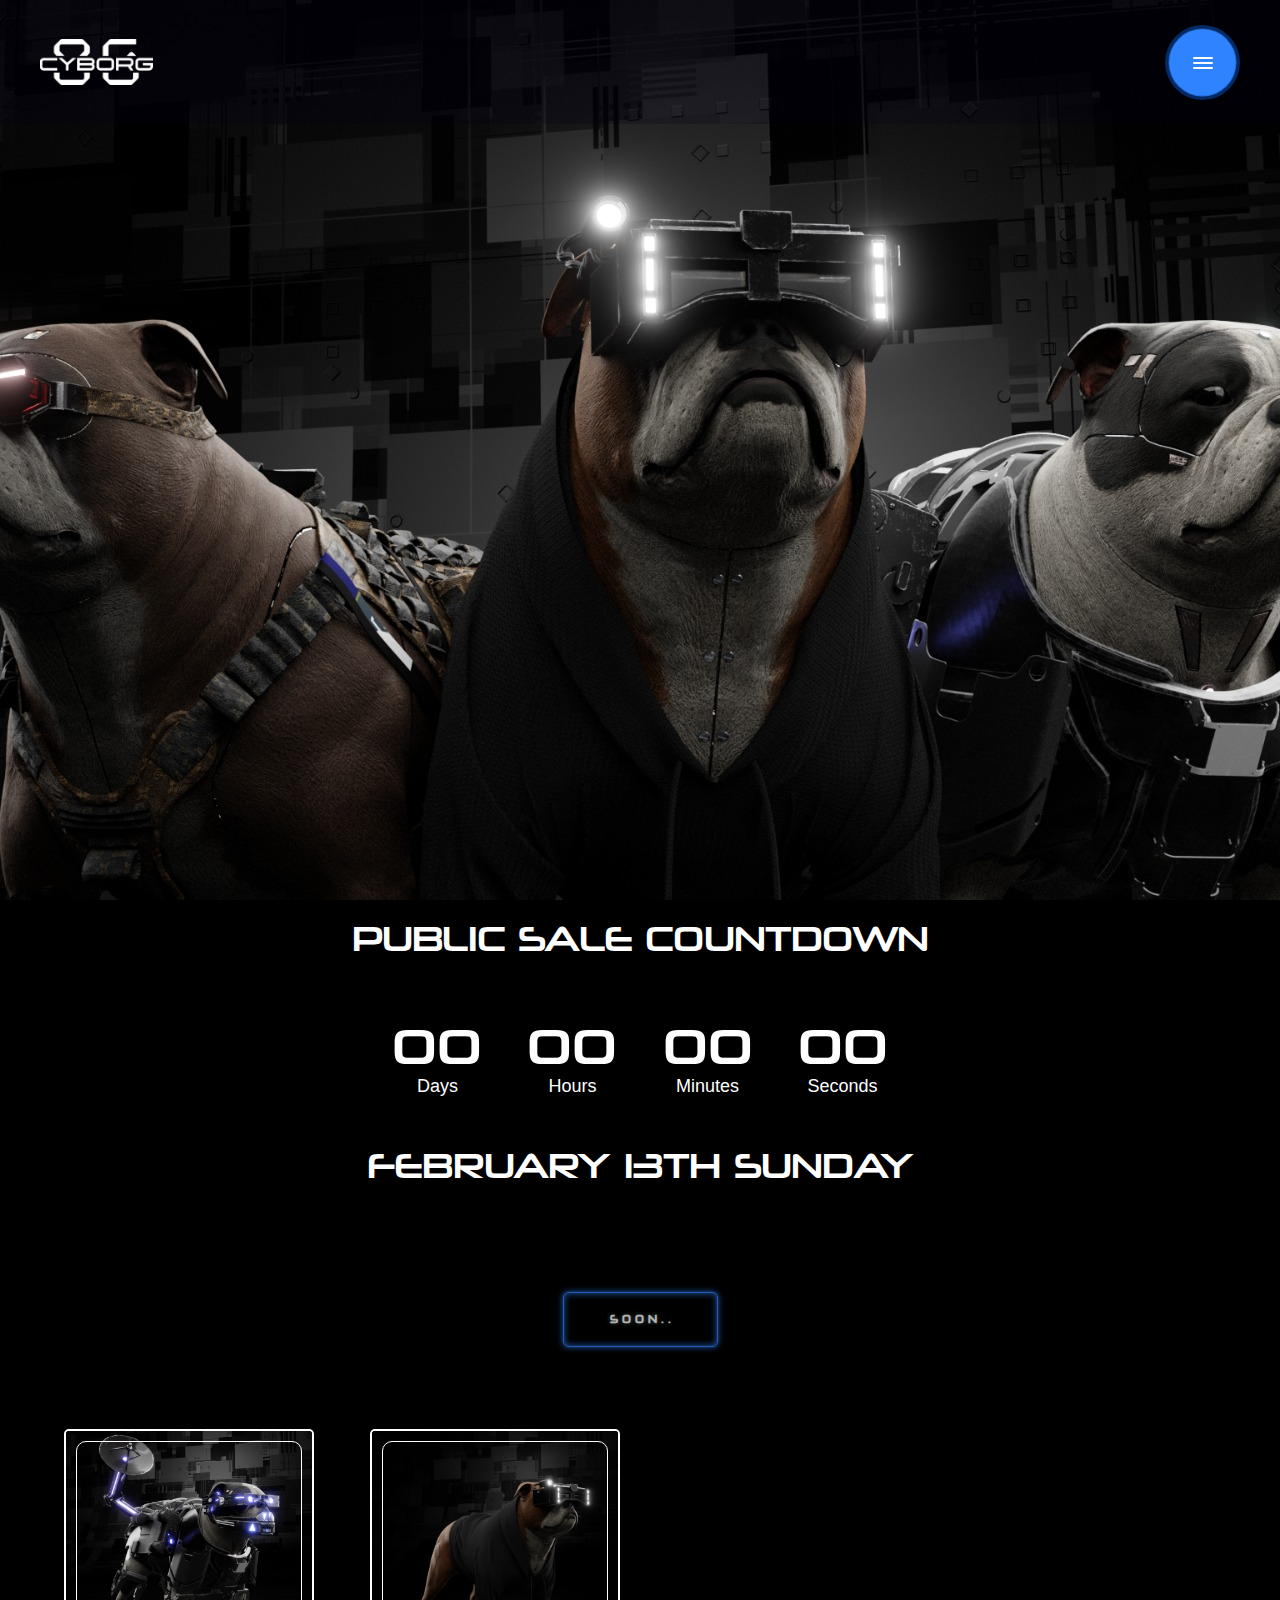
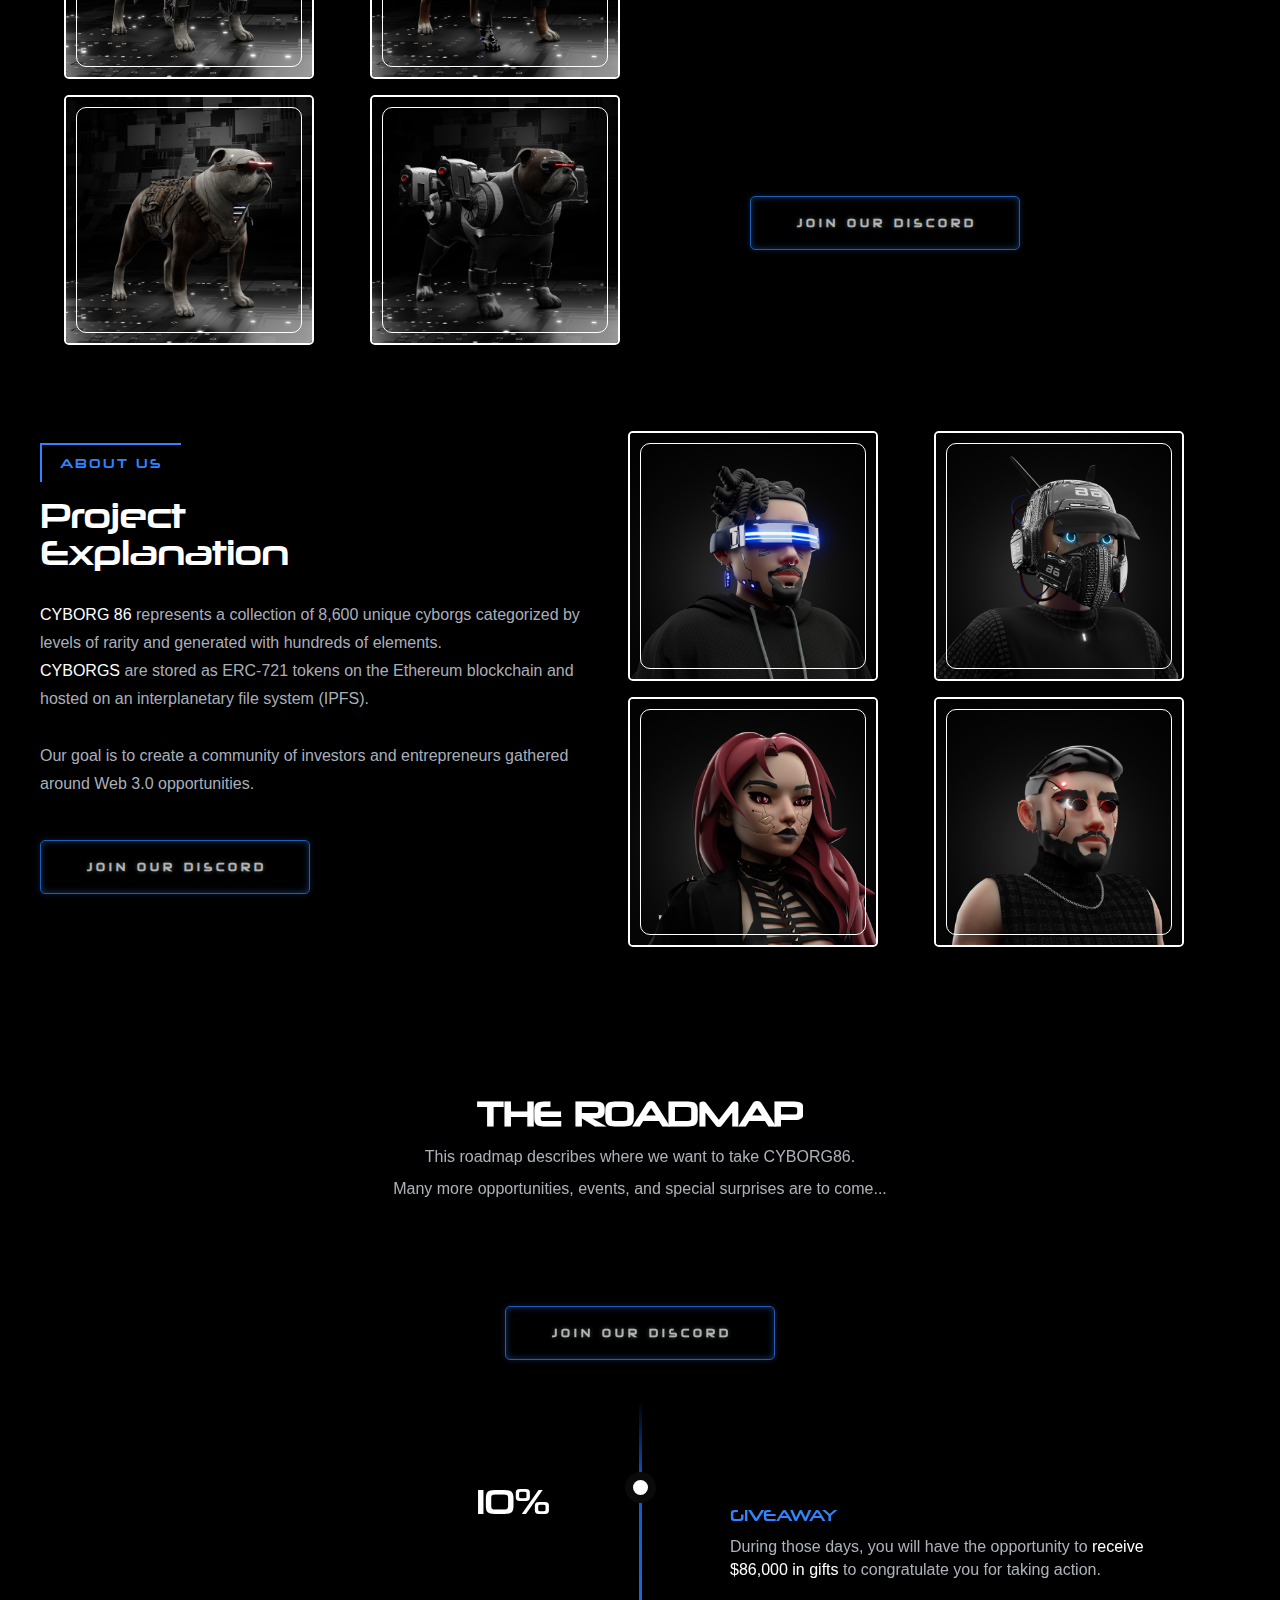
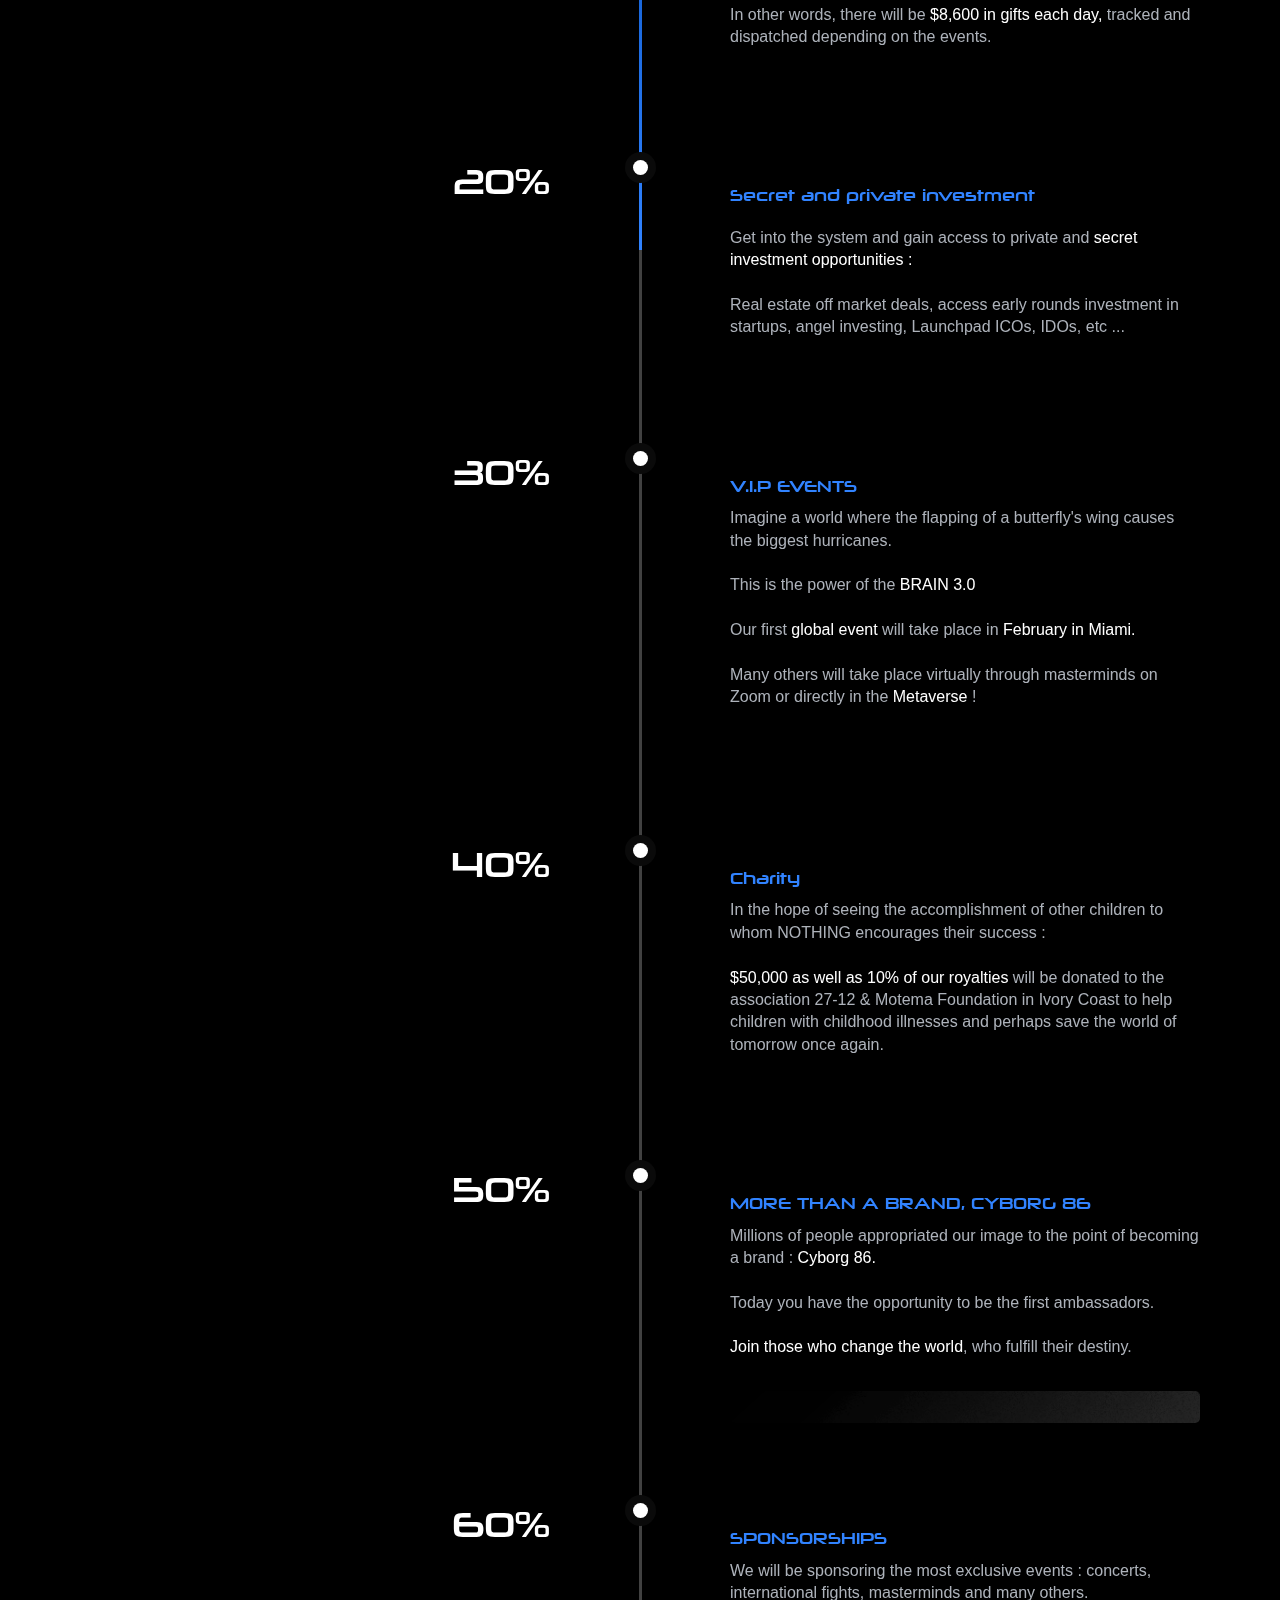
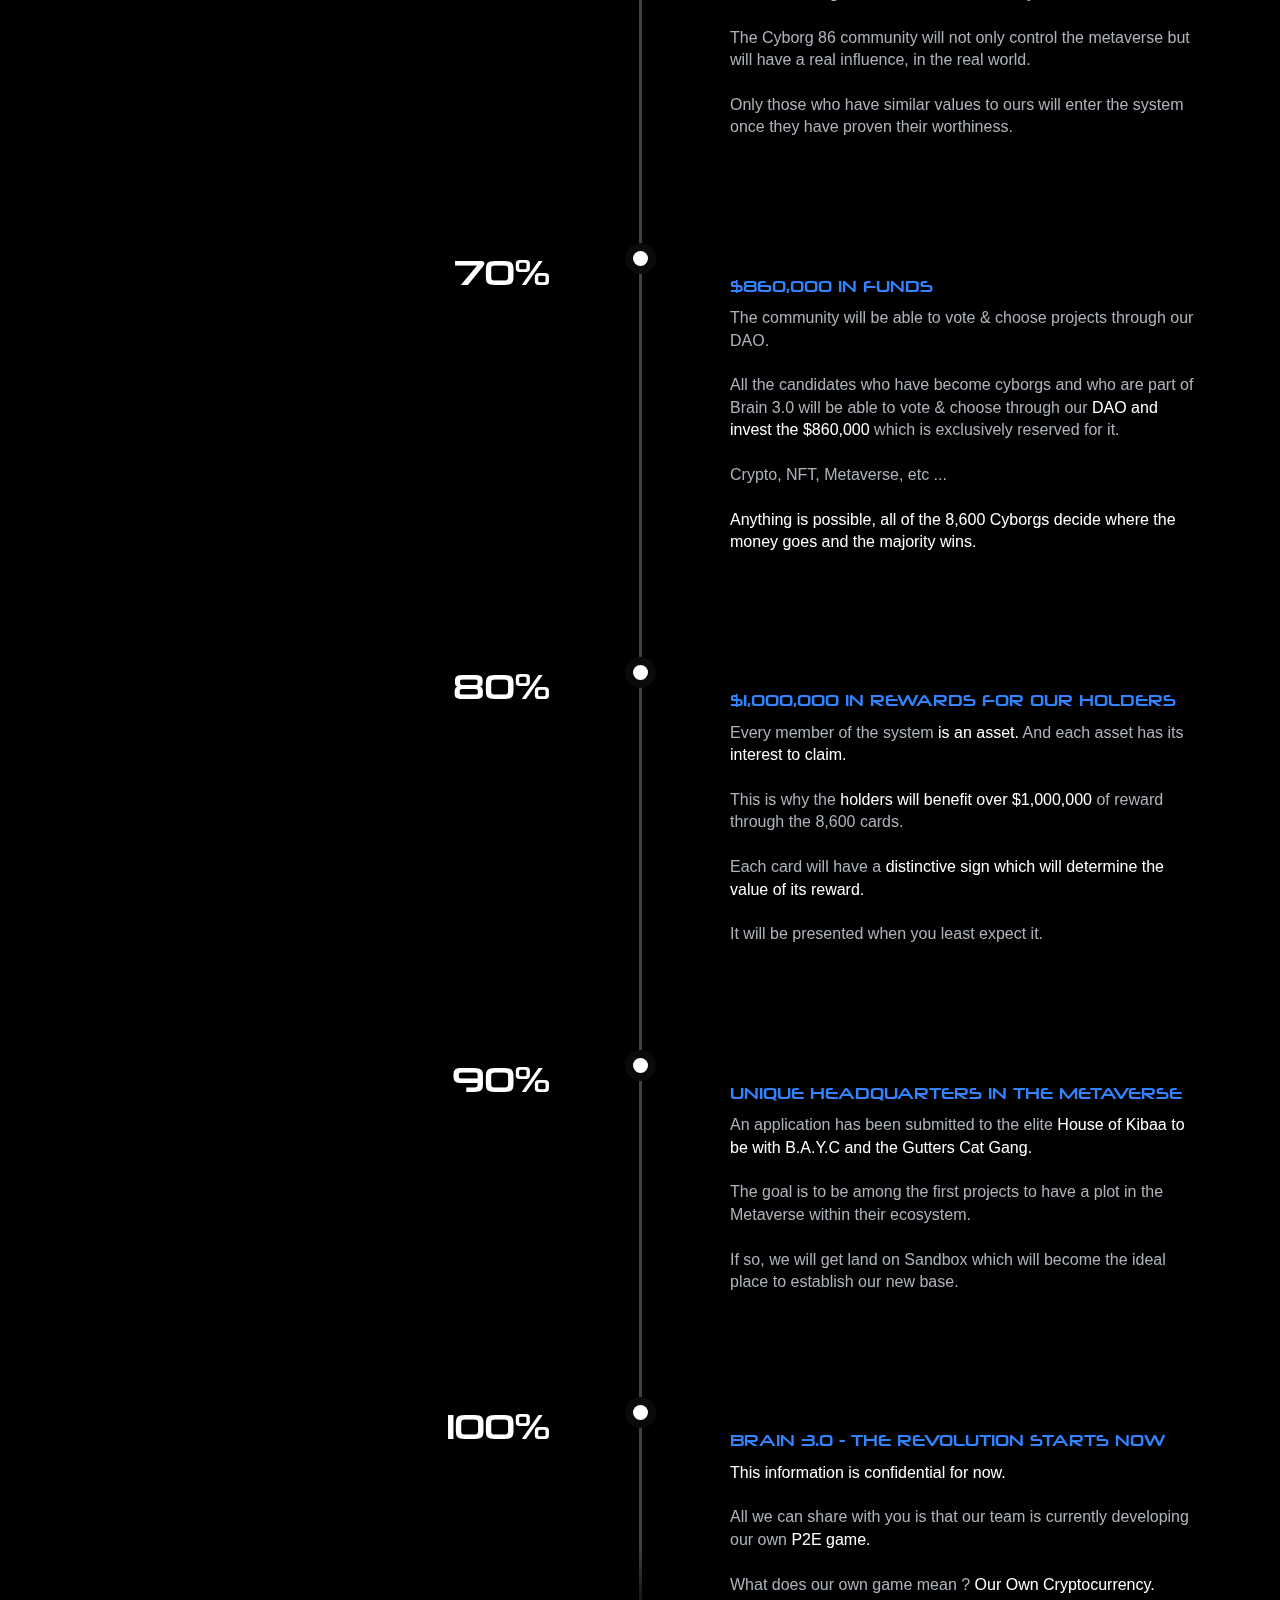
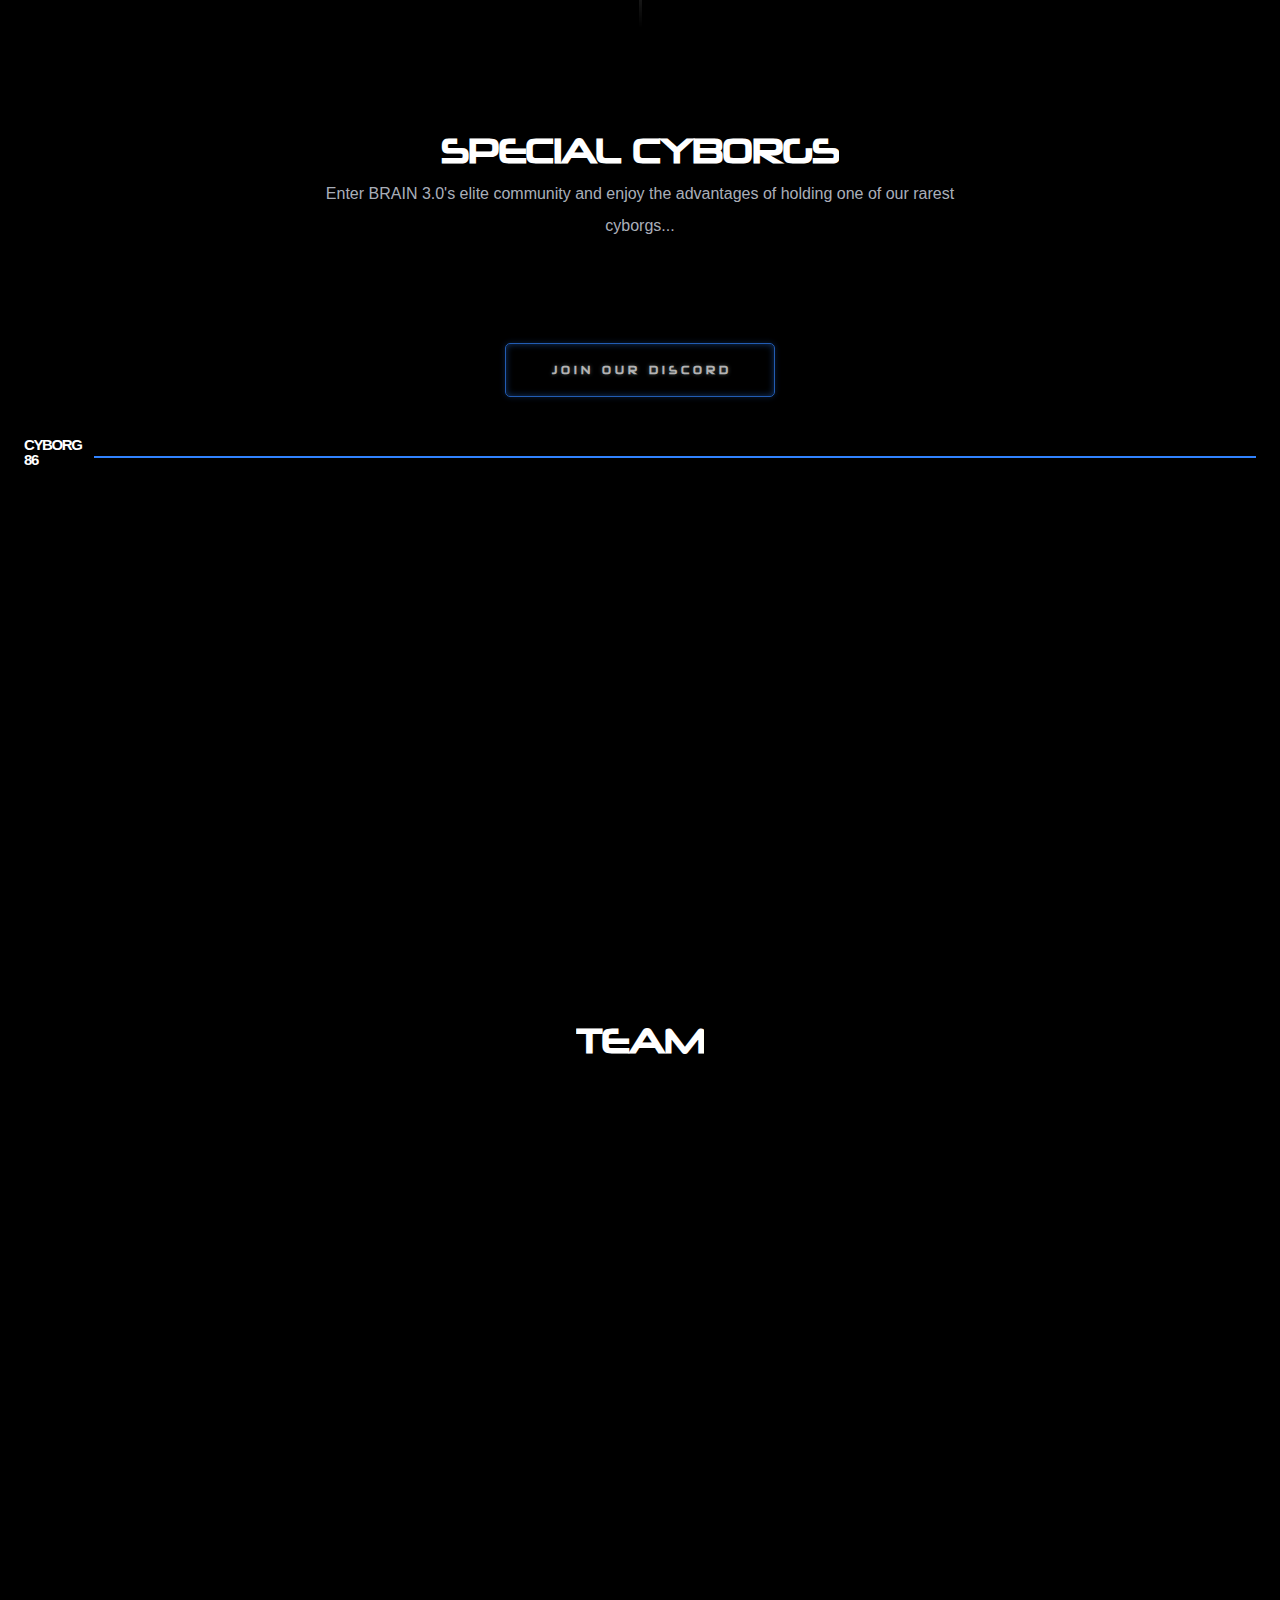
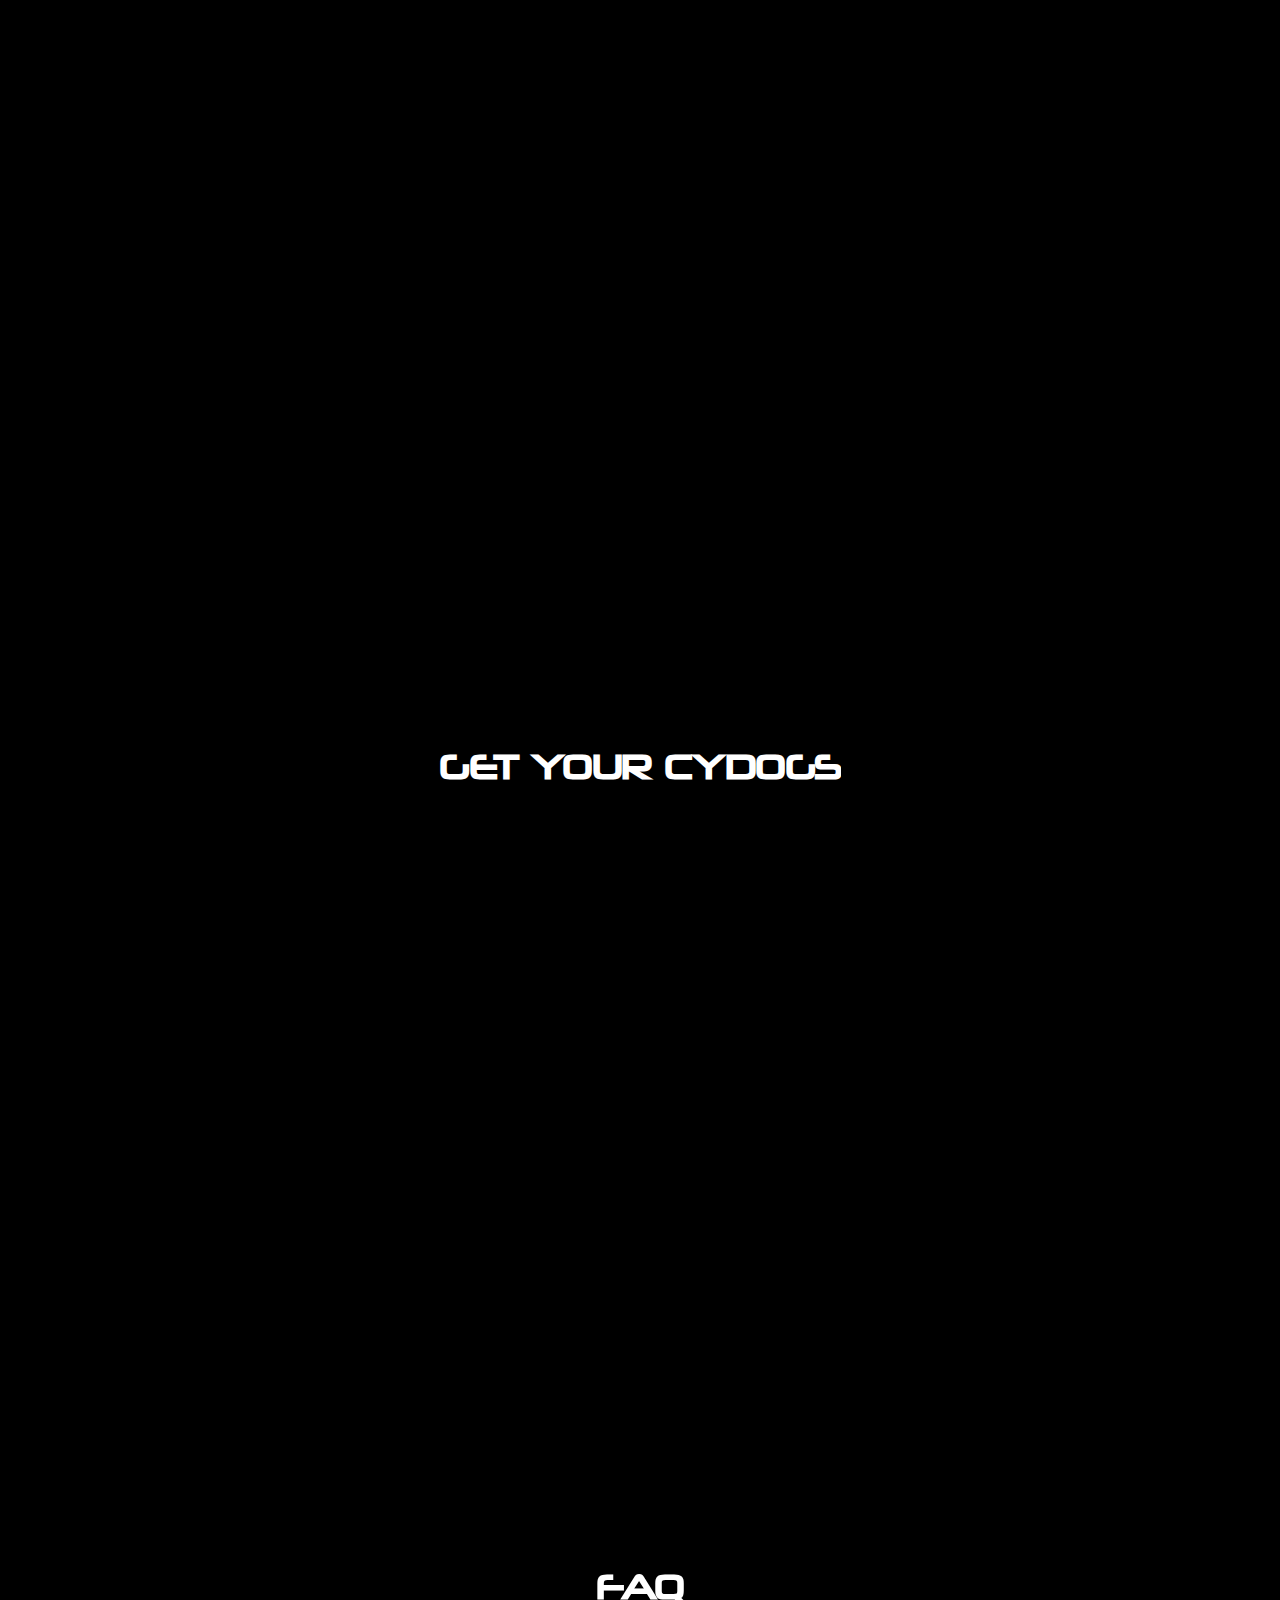
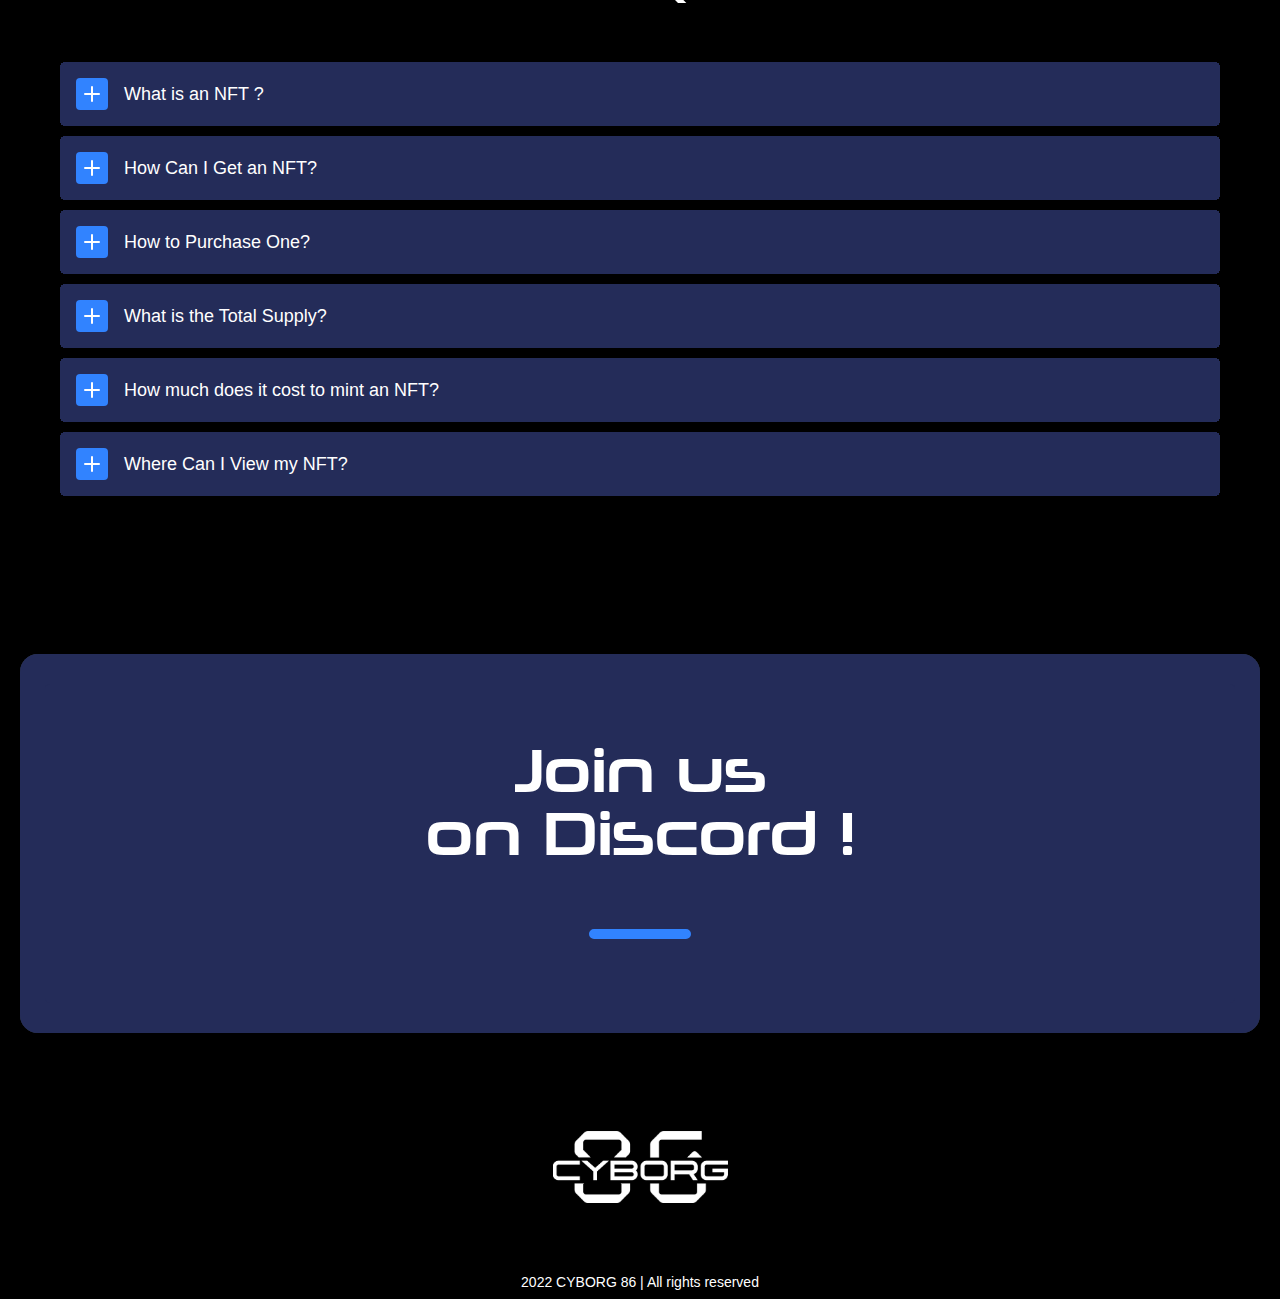
==== commit fe5d6b4c: "new version (Cydog #2)" ====
--- a/index.html
+++ b/index.html
@@ -1,4 +1,4 @@
-<!DOCTYPE html><!--  Last Published: Thu Feb 03 2022 10:48:49 GMT+0000 (Coordinated Universal Time)  -->
+<!DOCTYPE html><!--  Last Published: Sat Feb 05 2022 00:26:25 GMT+0000 (Coordinated Universal Time)  -->
 <html data-wf-page="61df431a06aa11f58255330c" data-wf-site="61bfb183d143caa62303bbd6">
 <head>
   <meta charset="utf-8">
@@ -151,16 +151,35 @@
       <source src="videos/Untitled-transcode.mp4" data-wf-ignore="true">
       <source src="videos/Untitled-transcode.webm" data-wf-ignore="true">
     </video></div>
-  <div class="section-23 wf-section">
+  <div class="section-26 wf-section">
+    <div class="div-block">
+      <h3 class="heading-31 sw">PUBLIC SALE COUNTDOWN</h3>
+    </div>
+    <div class="countdown-row-2">
+      <div class="countdown-block-2">
+        <div id="days" class="countdown-time-2">00</div>
+        <div class="countdown-detail">Days</div>
+      </div>
+      <div class="countdown-block-2">
+        <div id="hours" class="countdown-time-2">00</div>
+        <div class="countdown-detail">Hours</div>
+      </div>
+      <div class="countdown-block-2">
+        <div id="minutes" class="countdown-time-2">00</div>
+        <div class="countdown-detail">Minutes</div>
+      </div>
+      <div class="countdown-block-2">
+        <div id="seconds" class="countdown-time-2">00</div>
+        <div class="countdown-detail">Seconds</div>
+      </div>
+    </div>
     <div class="div-block">
       <h3 class="heading-31 sw">February 13th Sunday</h3>
     </div>
-    <div id="roadmap" class="text-center spacing less">
-      <a href="https://opensea.io/collection/c86-cyborg" target="_blank" class="button-4 w-button">buy it on opensea</a>
-    </div>
-  </div>
-  <div id="roadmap" class="text-center-3 spacing less">
-    <a href="#" target="_blank" class="button-5 w-button">SOON...</a>
+    <div id="roadmap" class="text-center-3 spacing less">
+      <h1 class="hero-text small-header"><span class="text-gradient-2 down"><br></span></h1>
+      <a href="#" class="button-3 w-button">SOON..</a>
+    </div>
   </div>
   <div id="about-us" class="section-24 wf-section">
     <div class="content">
@@ -1285,7 +1304,7 @@
 var now = new Date();
 // SET DATE TO SPECIFIC DAY IN THE FUTURE
 // MONTHS go from 0 to 11: January is 0, February is 1, and so on
-var then = new Date(2022, 0, 13, 20, 0, 0, 0);
+var then = new Date(2022, 1, 13, 38, 0, 0, 0);
 // OR COUNT DOWN TO 3 DAYS IN THE FUTURE
 // var then = now.getTime() + (3 * 24 * 60 * 60 * 1000);
 // CALCULATE TIMEZONE OFFSET
--- a/css/cyborg86.webflow.css
+++ b/css/cyborg86.webflow.css
@@ -9390,6 +9390,10 @@
   text-align: center;
 }
 
+.heading-31.sw {
+  text-align: center;
+}
+
 .js-clock-2 {
   display: -webkit-box;
   display: -webkit-flex;
@@ -9648,10 +9652,10 @@
   padding: 10px 42px;
   border-style: solid;
   border-width: 1px;
-  border-color: #8400ff;
+  border-color: #3183ff;
   border-radius: 5px;
   background-color: transparent;
-  box-shadow: 0 0 6px 0 #8400ff, inset 0 0 7px 0 #8400ff;
+  box-shadow: 0 0 6px 0 #3183ff, inset 0 0 7px 0 #3183ff;
   opacity: 0.7;
   -webkit-transition: opacity 500ms ease, box-shadow 500ms ease, -webkit-transform 500ms ease;
   transition: opacity 500ms ease, box-shadow 500ms ease, -webkit-transform 500ms ease;
@@ -10104,6 +10108,10 @@
   background-image: none;
 }
 
+.text-center-3.spacing.less {
+  margin-top: 0px;
+}
+
 .button-5 {
   margin-bottom: 40px;
   padding: 10px 42px;
@@ -10426,6 +10434,26 @@
   -webkit-flex: 0 0 auto;
   -ms-flex: 0 0 auto;
   flex: 0 0 auto;
+}
+
+.section-26 {
+  display: -webkit-box;
+  display: -webkit-flex;
+  display: -ms-flexbox;
+  display: flex;
+  -webkit-box-orient: vertical;
+  -webkit-box-direction: normal;
+  -webkit-flex-direction: column;
+  -ms-flex-direction: column;
+  flex-direction: column;
+  -webkit-box-pack: center;
+  -webkit-justify-content: center;
+  -ms-flex-pack: center;
+  justify-content: center;
+  -webkit-box-align: center;
+  -webkit-align-items: center;
+  -ms-flex-align: center;
+  align-items: center;
 }
 
 @media screen and (min-width: 1280px) {
@@ -13820,6 +13848,10 @@
     text-align: center;
   }
 
+  .heading-31.sw {
+    font-size: 35px;
+  }
+
   .js-clock-2 {
     -webkit-flex-wrap: wrap;
     -ms-flex-wrap: wrap;
@@ -14010,6 +14042,24 @@
 
   .countdown-block {
     background-color: transparent;
+  }
+
+  .countdown-detail {
+    margin-left: 34px;
+    font-size: 16px;
+  }
+
+  .countdown-row-2 {
+    margin-left: 20px;
+  }
+
+  .countdown-block-2 {
+    margin-left: -39px;
+  }
+
+  .countdown-time-2 {
+    margin-left: 31px;
+    font-size: 39px;
   }
 
   .section-banner {
@@ -14150,6 +14200,46 @@
     width: 135px;
     margin-bottom: 20px;
   }
+
+  .section-25 {
+    display: -webkit-box;
+    display: -webkit-flex;
+    display: -ms-flexbox;
+    display: flex;
+    -webkit-box-orient: vertical;
+    -webkit-box-direction: normal;
+    -webkit-flex-direction: column;
+    -ms-flex-direction: column;
+    flex-direction: column;
+    -webkit-box-pack: center;
+    -webkit-justify-content: center;
+    -ms-flex-pack: center;
+    justify-content: center;
+    -webkit-box-align: center;
+    -webkit-align-items: center;
+    -ms-flex-align: center;
+    align-items: center;
+  }
+
+  .section-26 {
+    display: -webkit-box;
+    display: -webkit-flex;
+    display: -ms-flexbox;
+    display: flex;
+    -webkit-box-orient: vertical;
+    -webkit-box-direction: normal;
+    -webkit-flex-direction: column;
+    -ms-flex-direction: column;
+    flex-direction: column;
+    -webkit-box-pack: center;
+    -webkit-justify-content: center;
+    -ms-flex-pack: center;
+    justify-content: center;
+    -webkit-box-align: center;
+    -webkit-align-items: center;
+    -ms-flex-align: center;
+    align-items: center;
+  }
 }
 
 #w-node-b5705ce5-3617-e86e-99d3-d3017050b33d-8255330c {
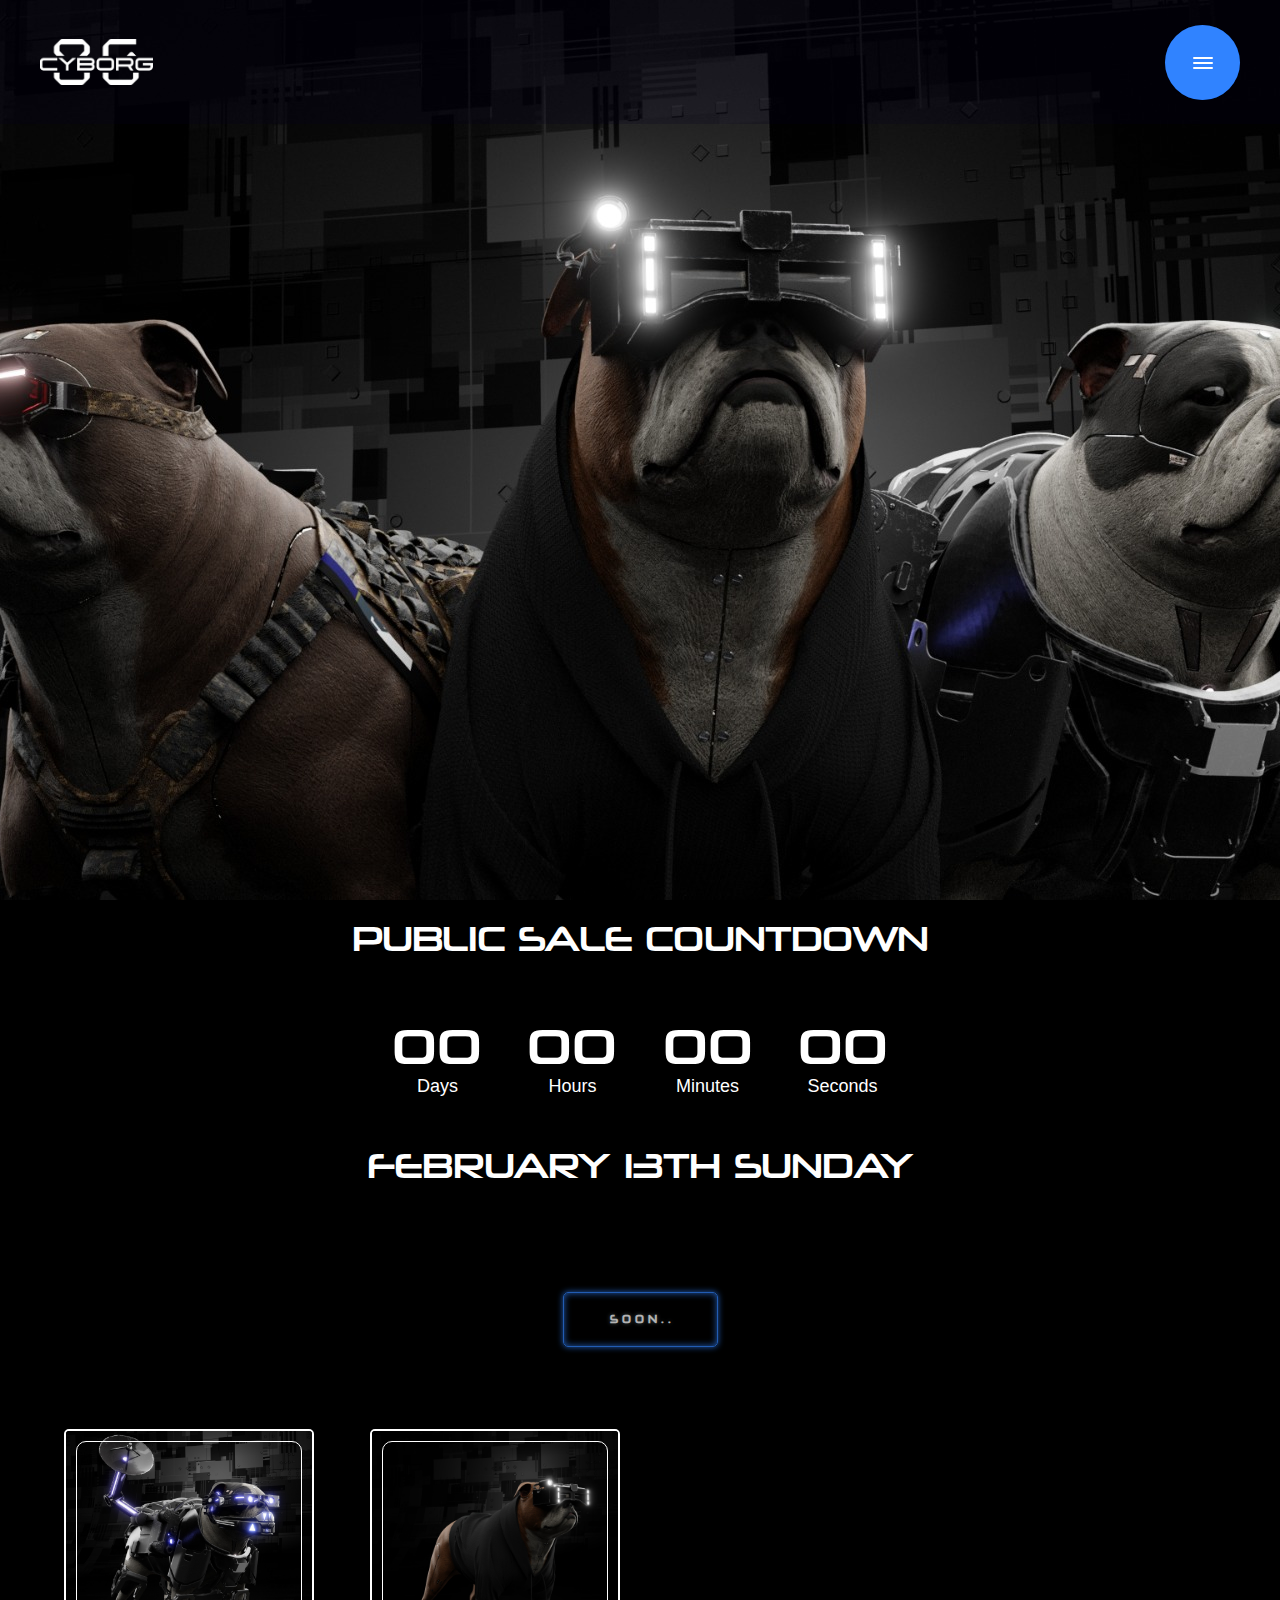
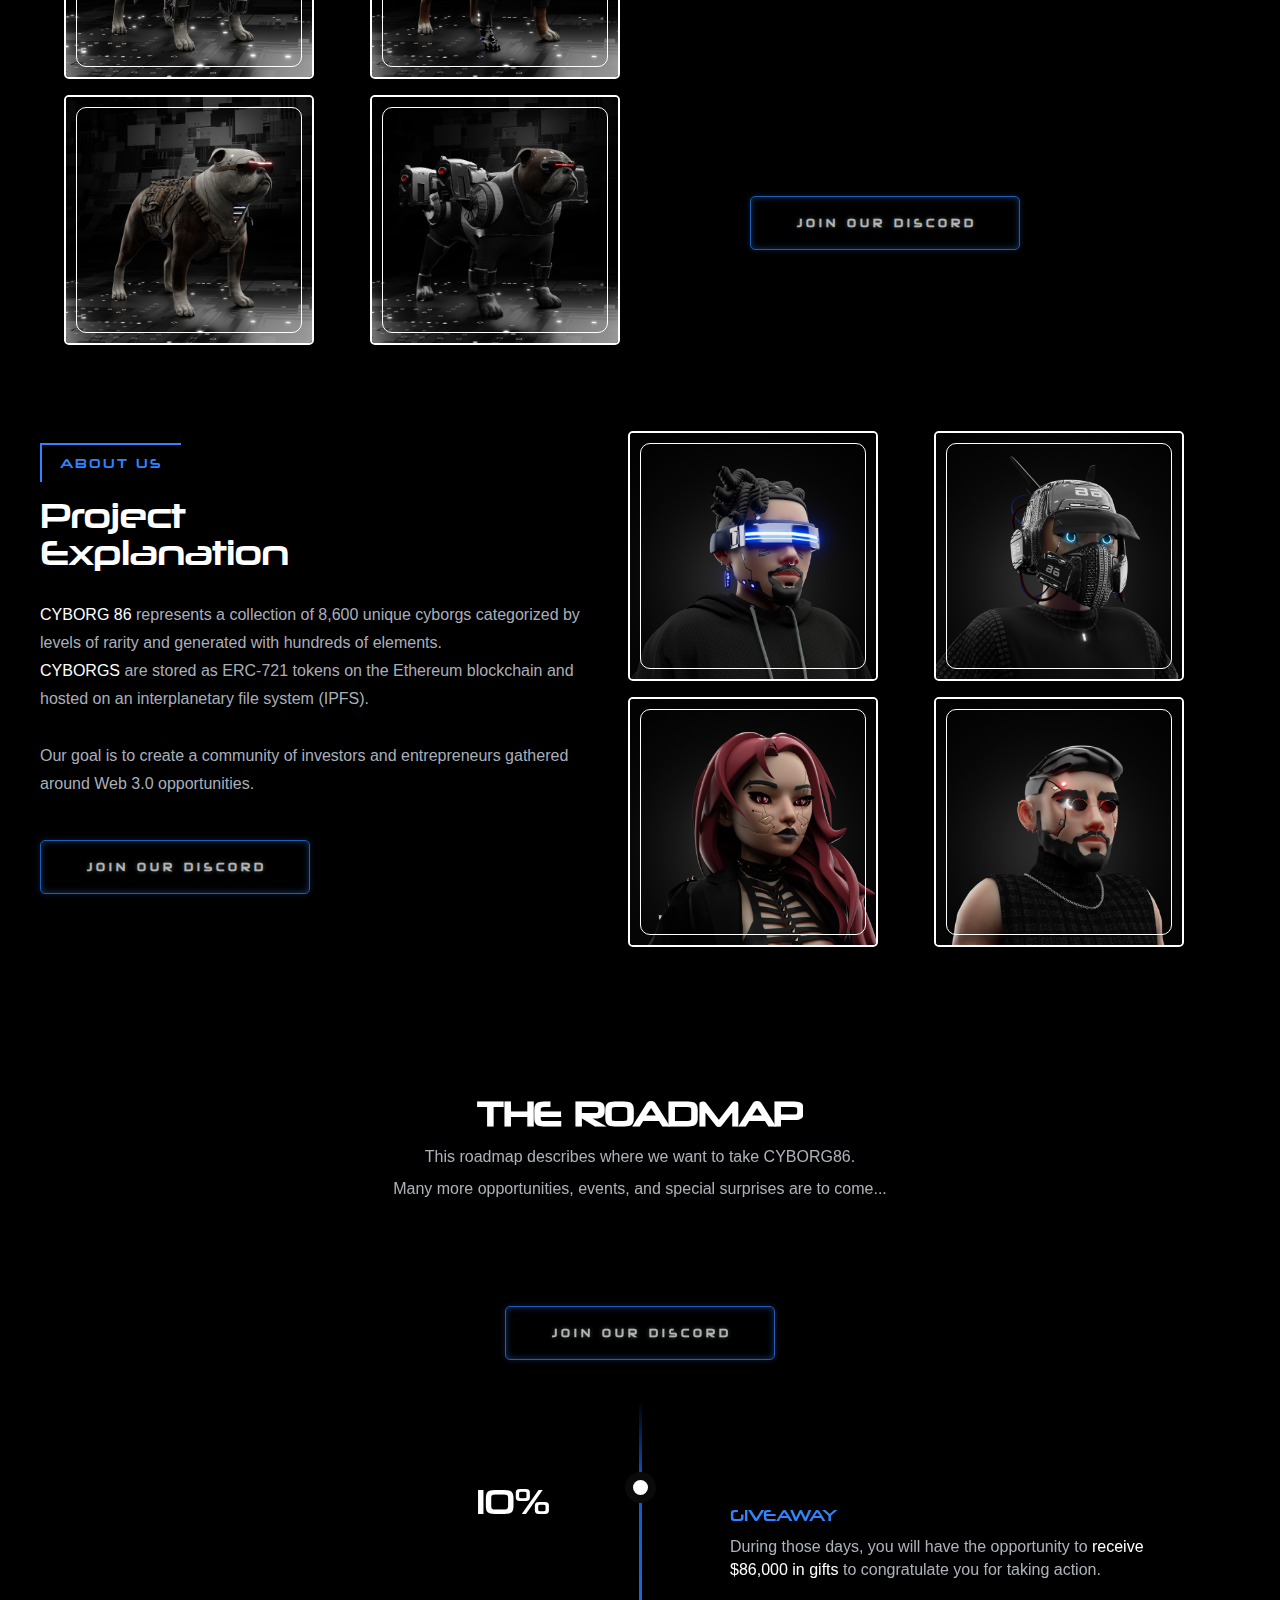
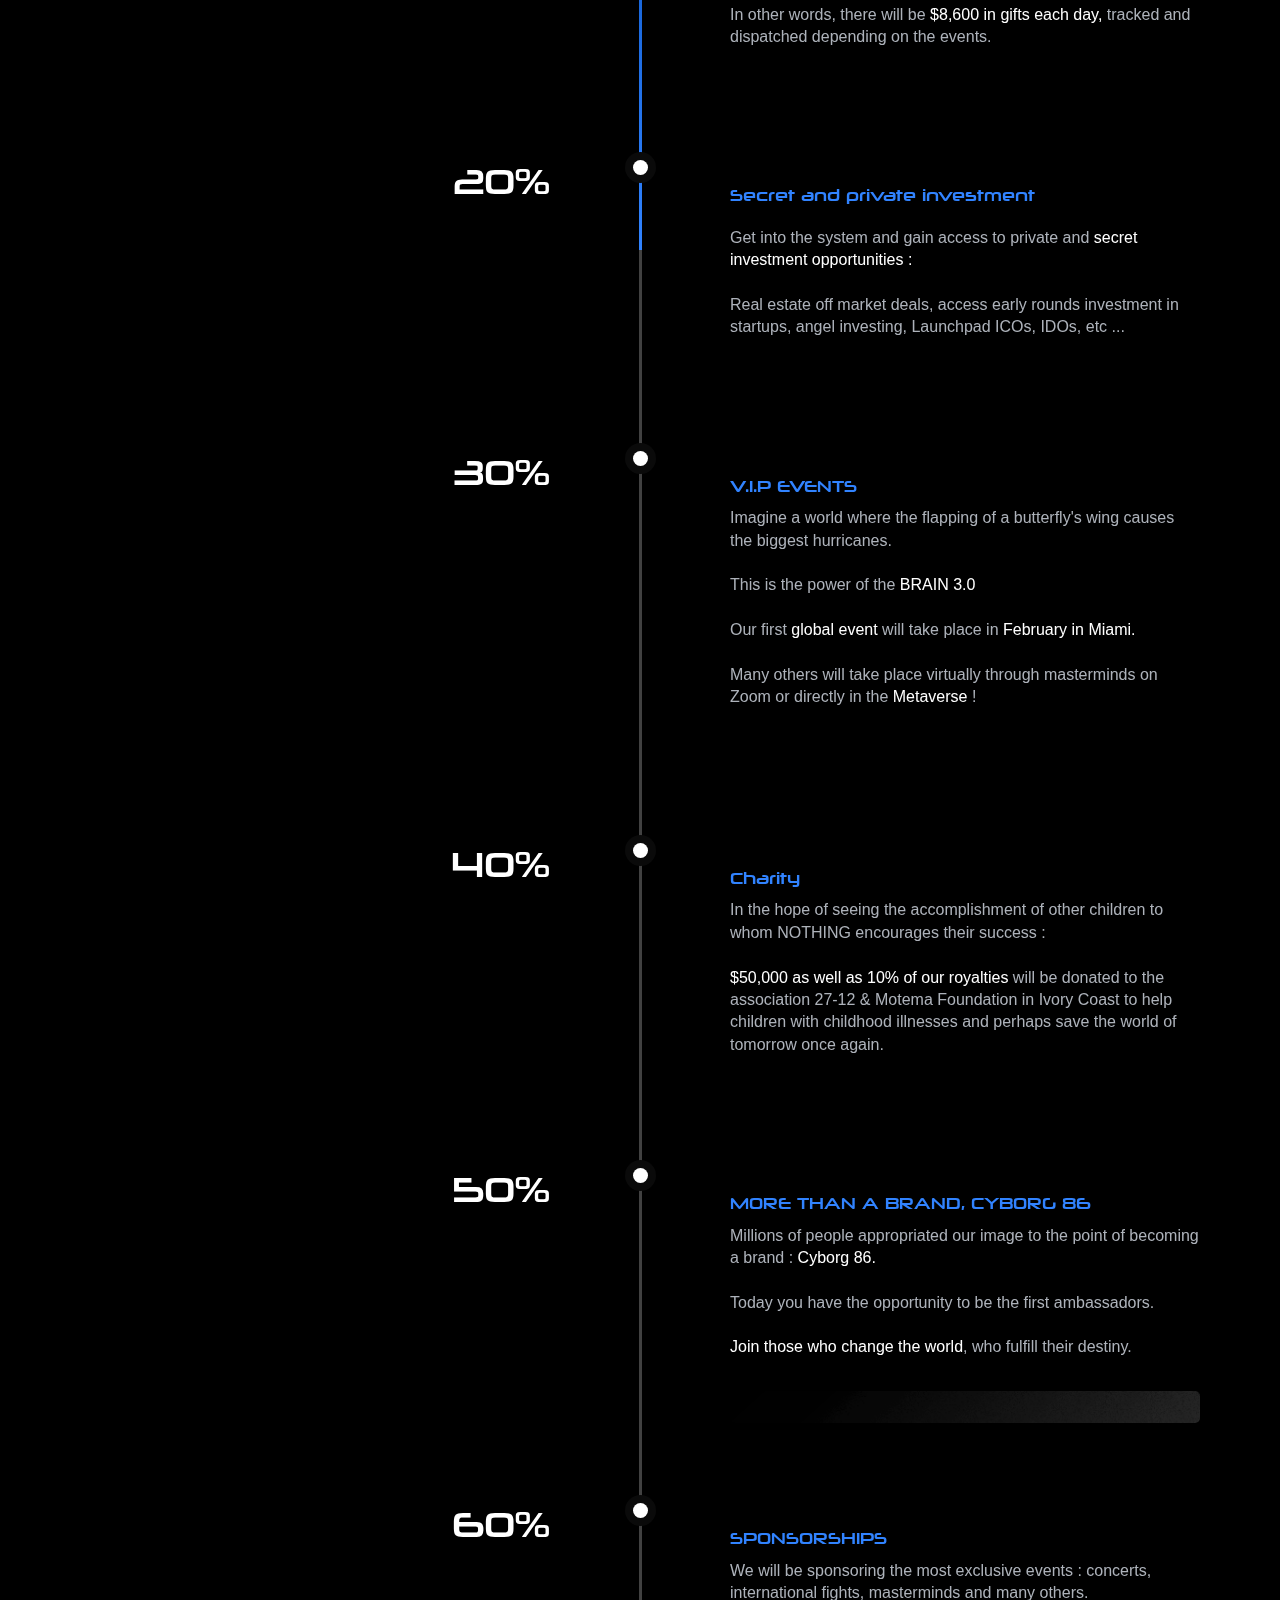
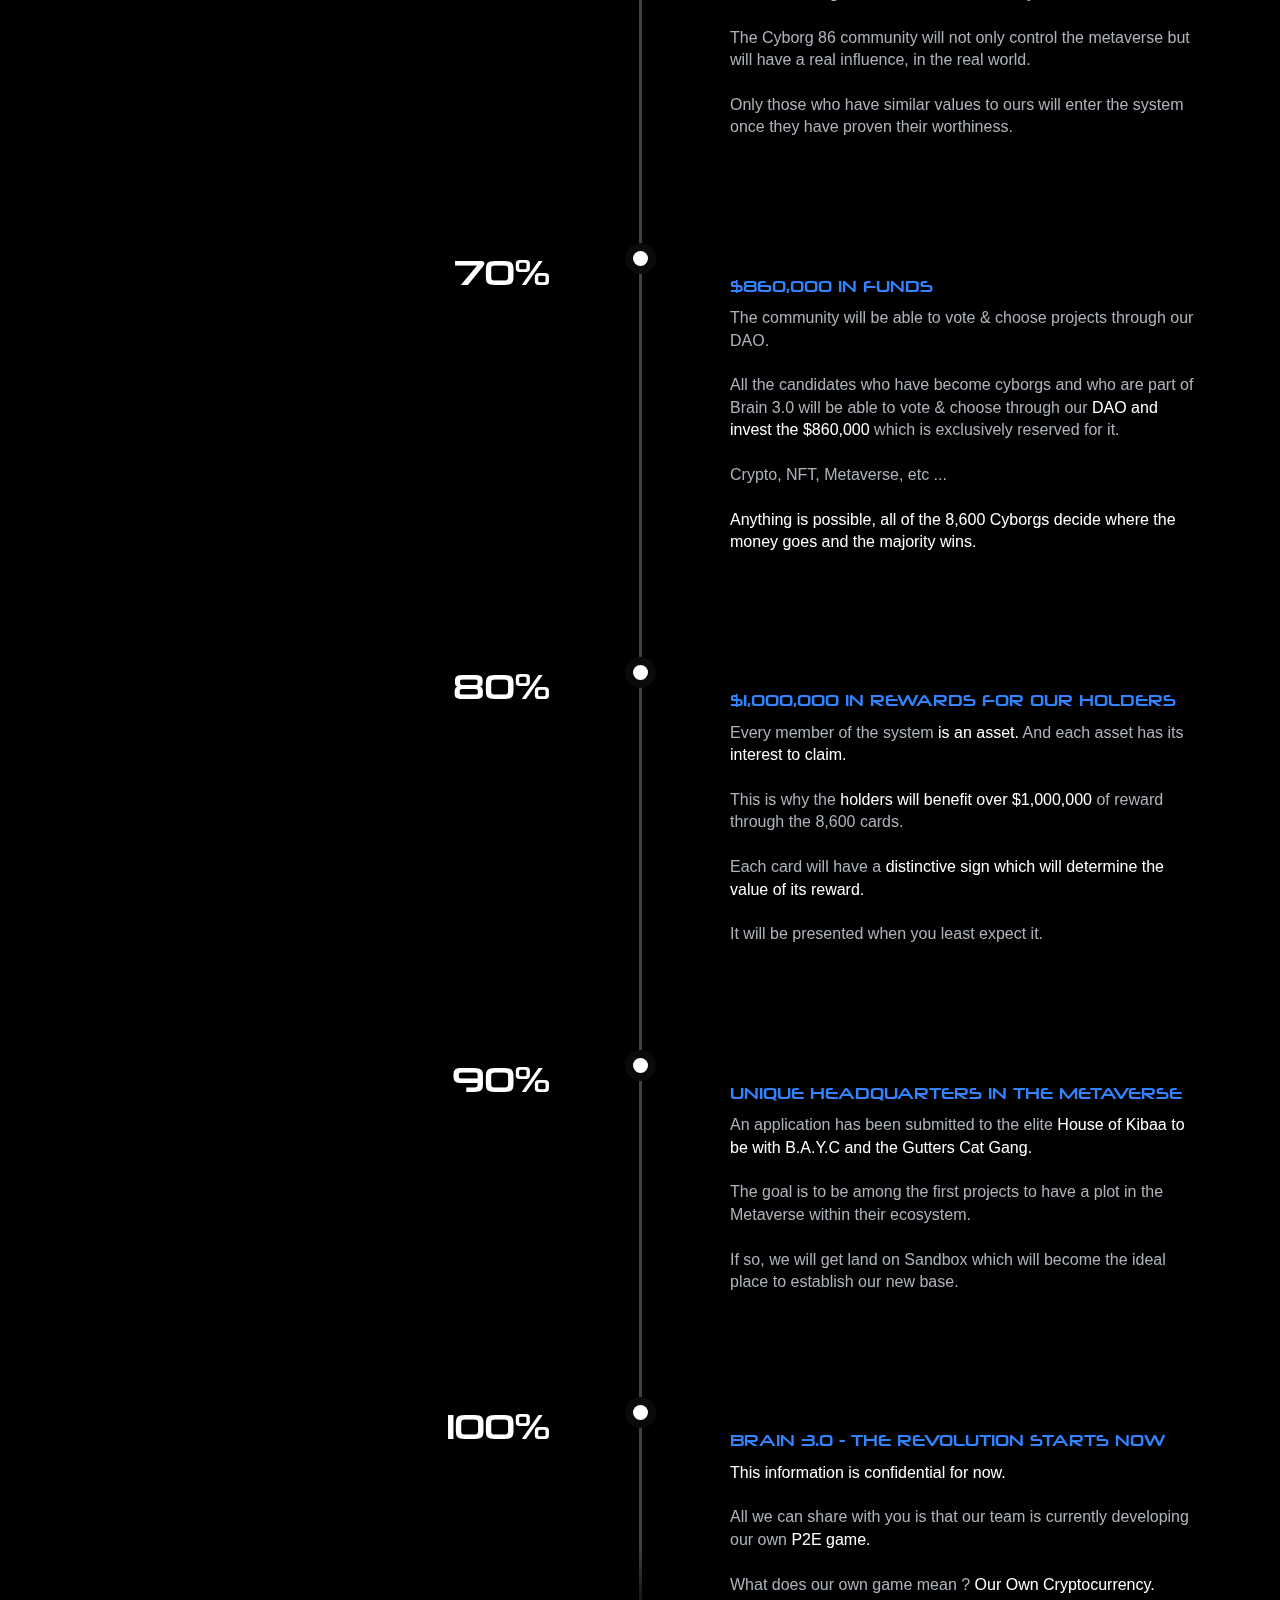
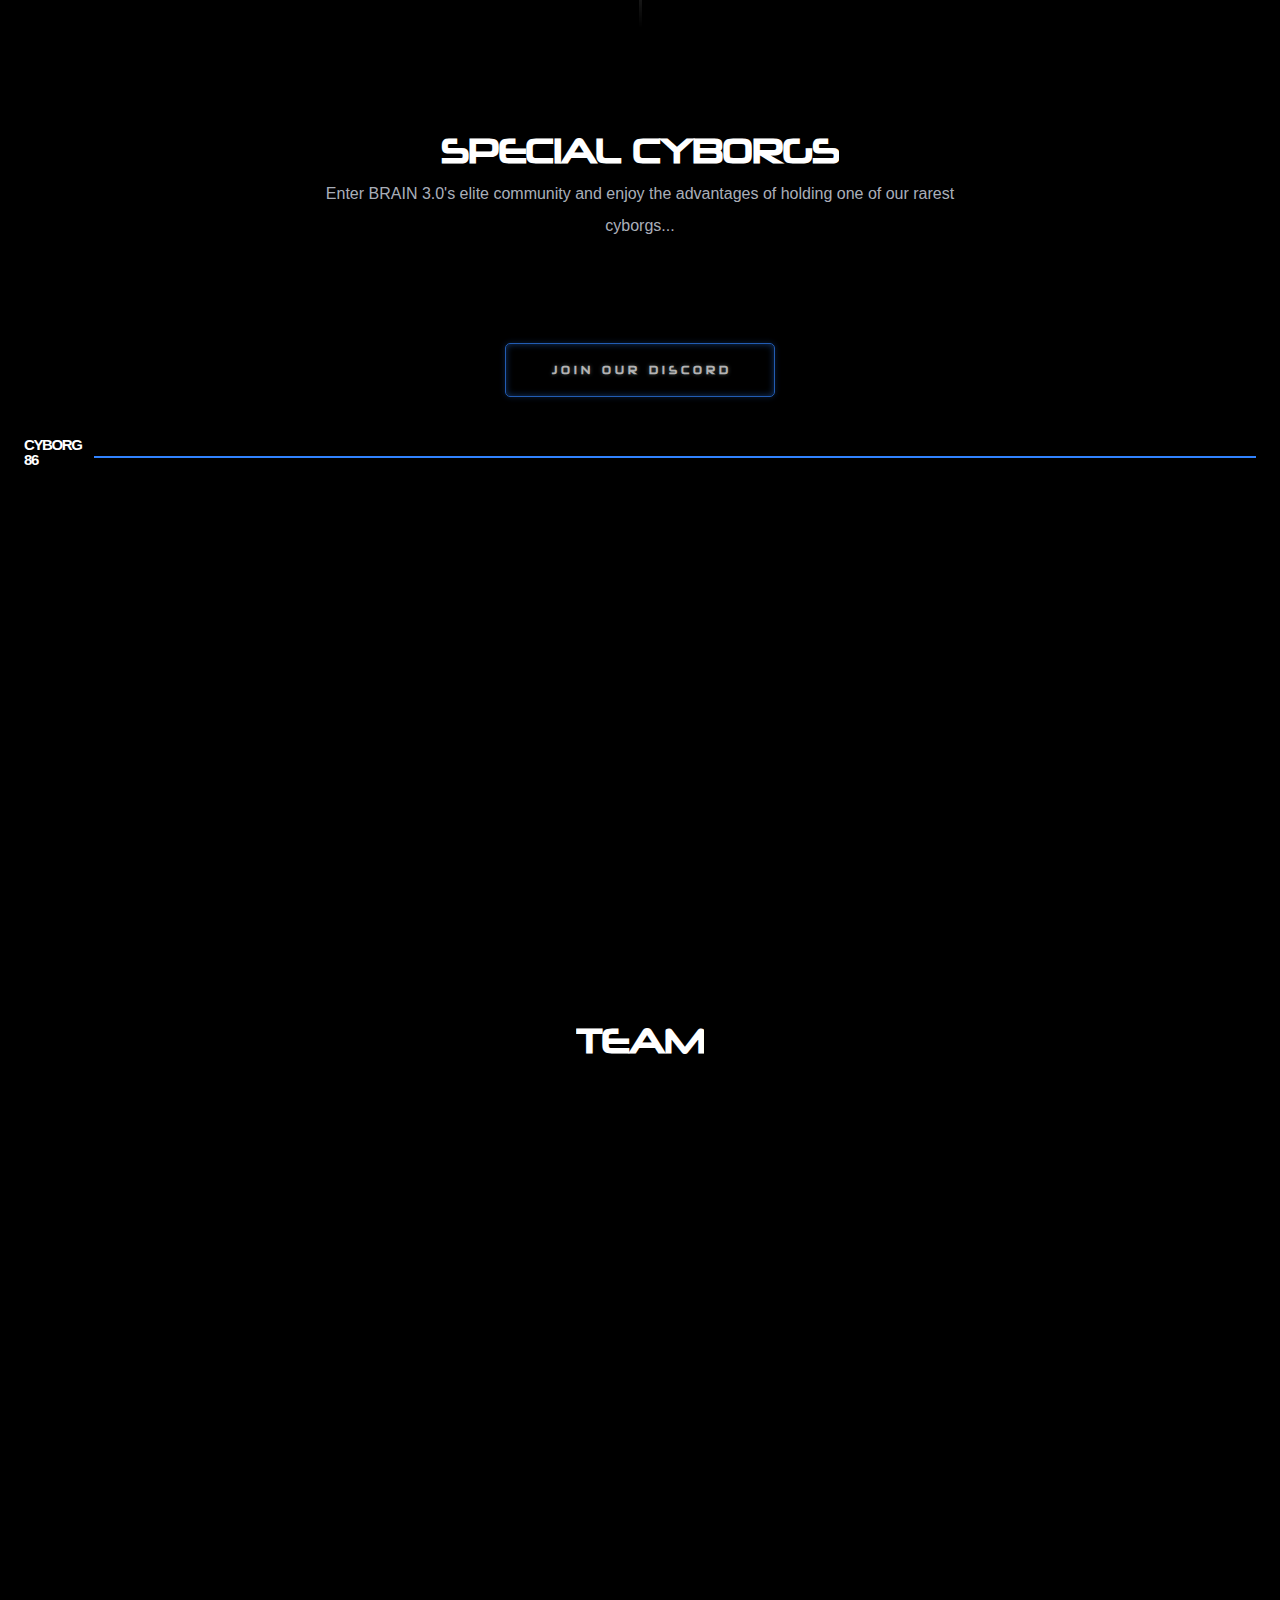
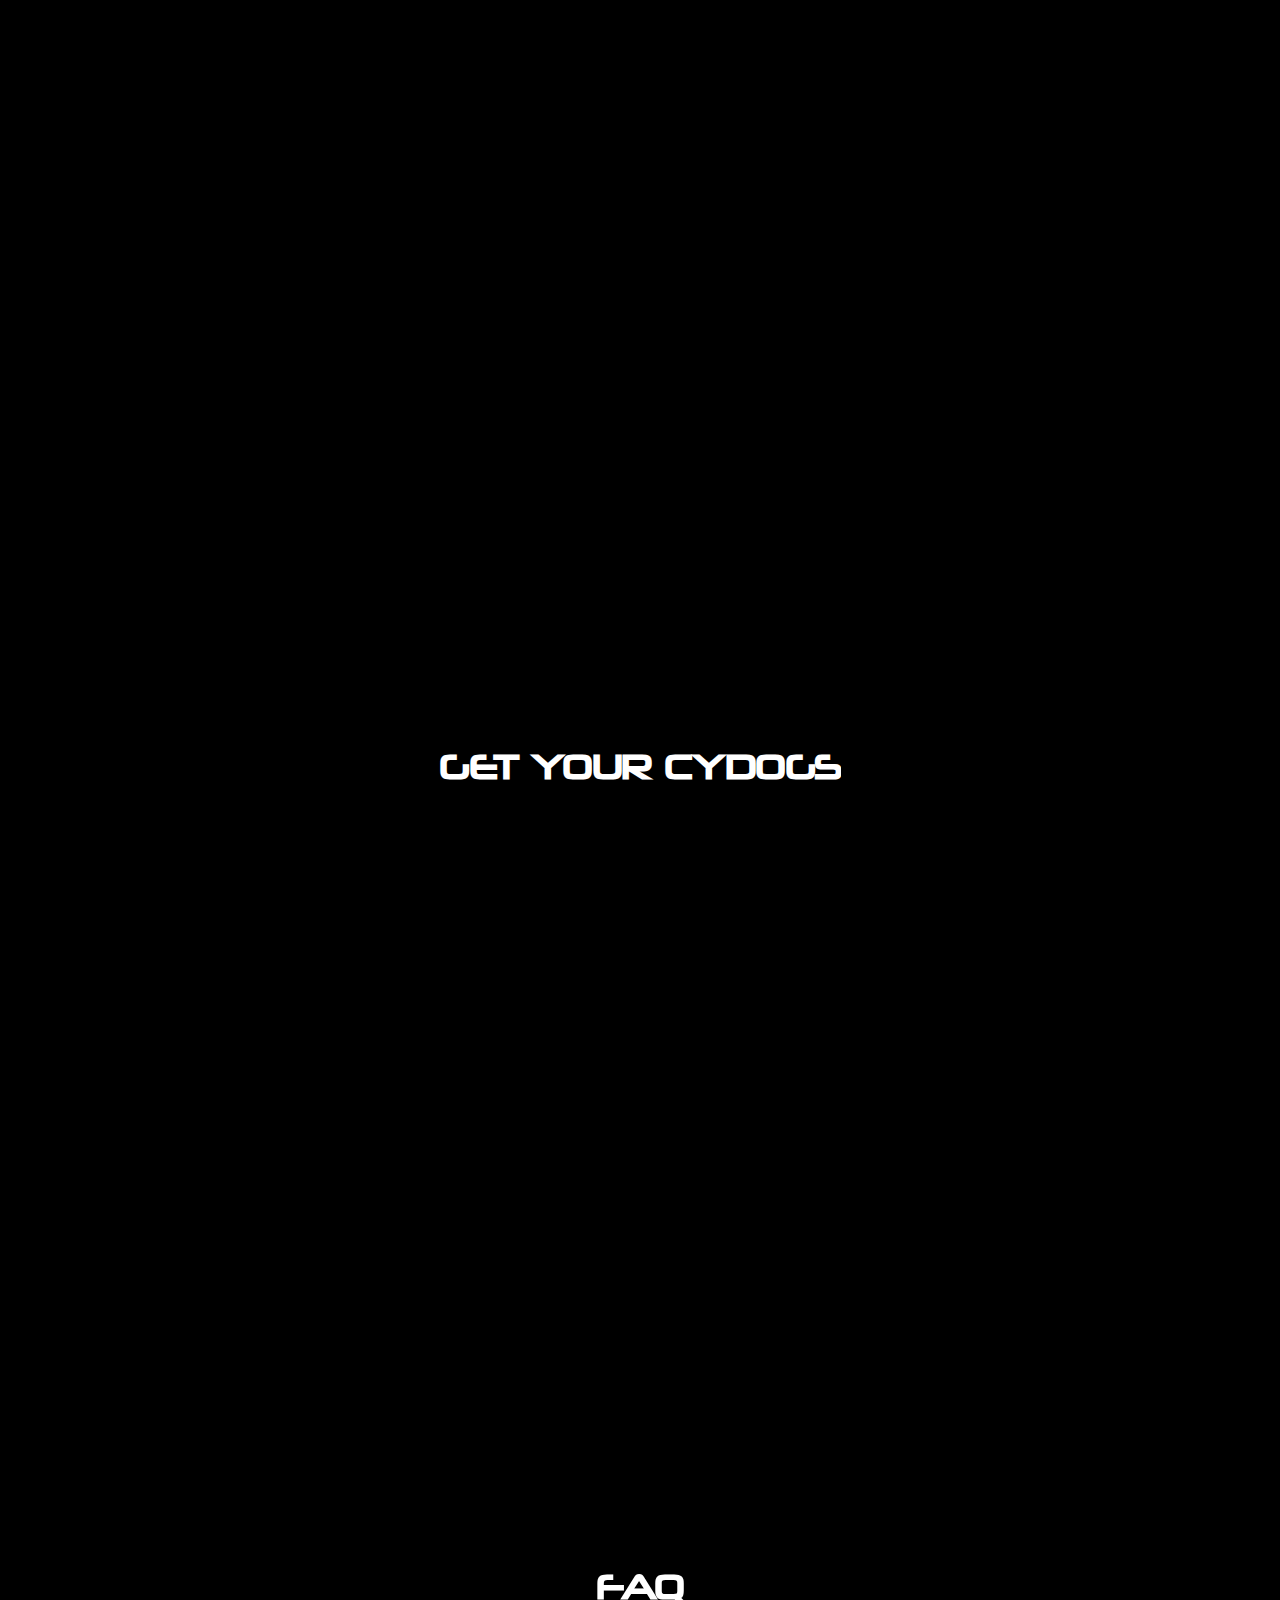
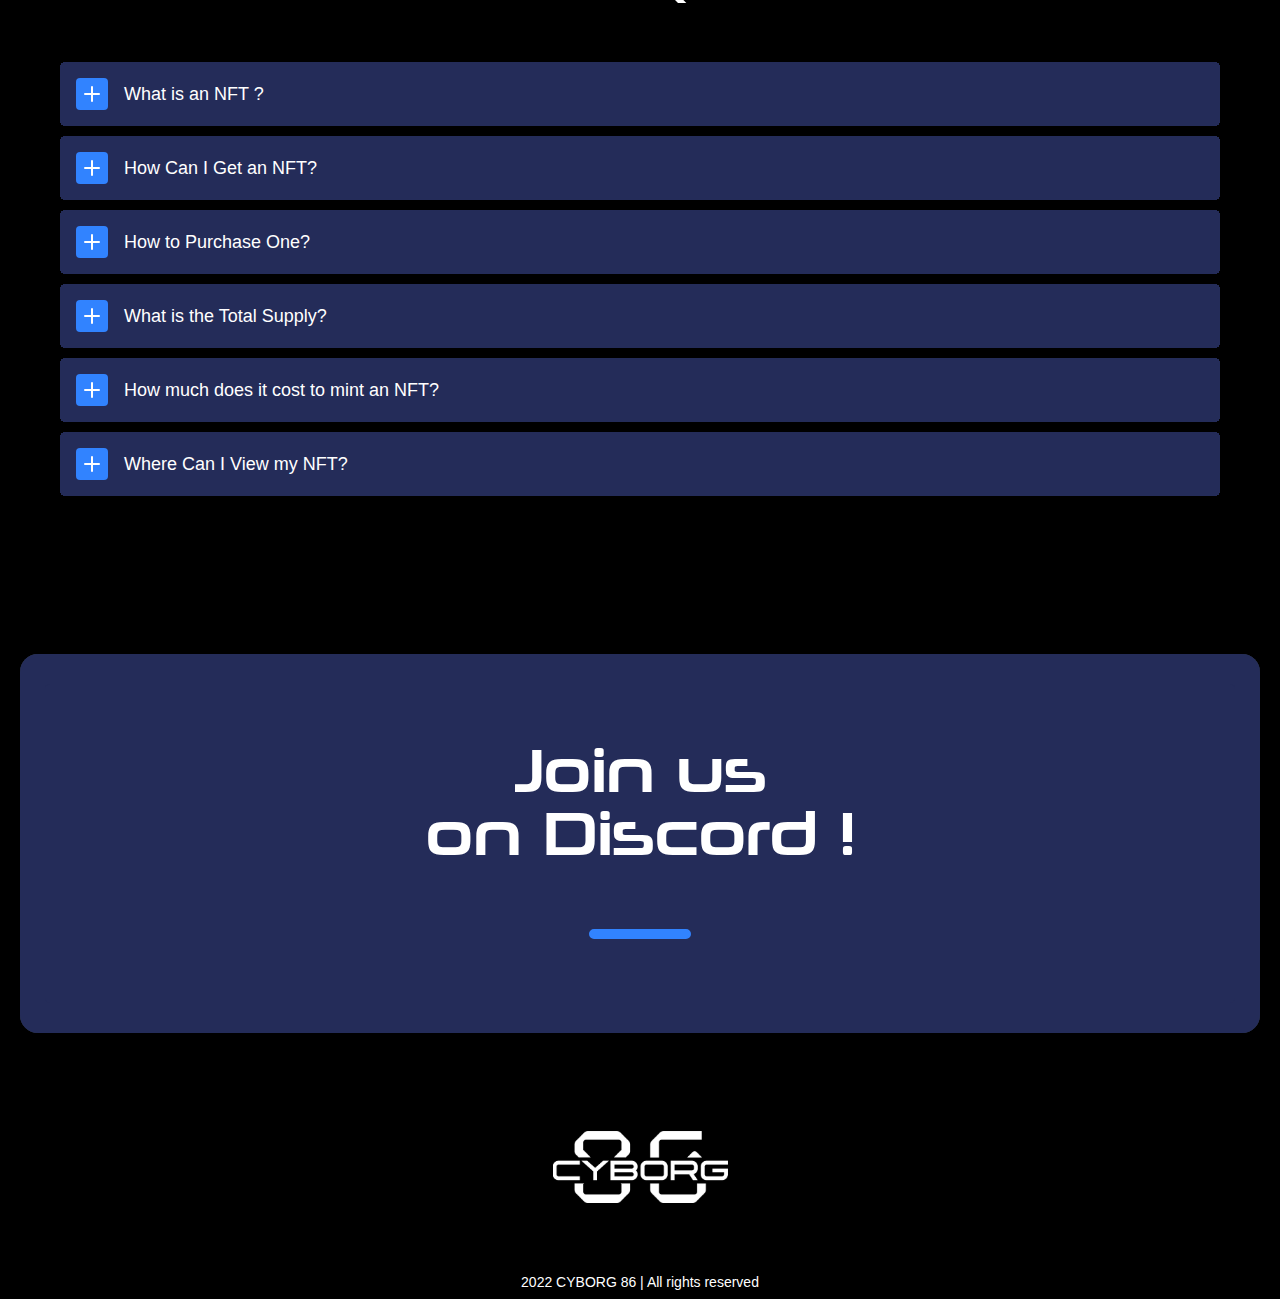
==== commit 2b36ca0e: "add typeform pages" ====
--- a/index.html
+++ b/index.html
@@ -1,4 +1,4 @@
-<!DOCTYPE html><!--  Last Published: Sat Feb 05 2022 00:26:25 GMT+0000 (Coordinated Universal Time)  -->
+<!DOCTYPE html><!--  Last Published: Thu Feb 10 2022 11:28:16 GMT+0000 (Coordinated Universal Time)  -->
 <html data-wf-page="61df431a06aa11f58255330c" data-wf-site="61bfb183d143caa62303bbd6">
 <head>
   <meta charset="utf-8">
@@ -14,7 +14,6 @@
   <link href="css/normalize.css" rel="stylesheet" type="text/css">
   <link href="css/webflow.css" rel="stylesheet" type="text/css">
   <link href="css/cyborg86.webflow.css" rel="stylesheet" type="text/css">
-  <style>@media (min-width:992px) {html.w-mod-js:not(.w-mod-ix) [data-w-id="f3ee5560-0377-4257-4ec7-0cc683eb2555"] {-webkit-transform:translate3d(125%, 0, 0) scale3d(1, 1, 1) rotateX(0) rotateY(0) rotateZ(0) skew(0, 0);-moz-transform:translate3d(125%, 0, 0) scale3d(1, 1, 1) rotateX(0) rotateY(0) rotateZ(0) skew(0, 0);-ms-transform:translate3d(125%, 0, 0) scale3d(1, 1, 1) rotateX(0) rotateY(0) rotateZ(0) skew(0, 0);transform:translate3d(125%, 0, 0) scale3d(1, 1, 1) rotateX(0) rotateY(0) rotateZ(0) skew(0, 0);display:none;}html.w-mod-js:not(.w-mod-ix) [data-w-id="f3ee5560-0377-4257-4ec7-0cc683eb256a"] {-webkit-transform:translate3d(0, 0, 0) scale3d(0.9, 0.9, 1) rotateX(0) rotateY(0) rotateZ(0) skew(0, 0);-moz-transform:translate3d(0, 0, 0) scale3d(0.9, 0.9, 1) rotateX(0) rotateY(0) rotateZ(0) skew(0, 0);-ms-transform:translate3d(0, 0, 0) scale3d(0.9, 0.9, 1) rotateX(0) rotateY(0) rotateZ(0) skew(0, 0);transform:translate3d(0, 0, 0) scale3d(0.9, 0.9, 1) rotateX(0) rotateY(0) rotateZ(0) skew(0, 0);}}@media (max-width:991px) and (min-width:768px) {html.w-mod-js:not(.w-mod-ix) [data-w-id="f3ee5560-0377-4257-4ec7-0cc683eb2555"] {-webkit-transform:translate3d(125%, 0, 0) scale3d(1, 1, 1) rotateX(0) rotateY(0) rotateZ(0) skew(0, 0);-moz-transform:translate3d(125%, 0, 0) scale3d(1, 1, 1) rotateX(0) rotateY(0) rotateZ(0) skew(0, 0);-ms-transform:translate3d(125%, 0, 0) scale3d(1, 1, 1) rotateX(0) rotateY(0) rotateZ(0) skew(0, 0);transform:translate3d(125%, 0, 0) scale3d(1, 1, 1) rotateX(0) rotateY(0) rotateZ(0) skew(0, 0);display:none;}html.w-mod-js:not(.w-mod-ix) [data-w-id="f3ee5560-0377-4257-4ec7-0cc683eb256a"] {-webkit-transform:translate3d(0, 0, 0) scale3d(0.9, 0.9, 1) rotateX(0) rotateY(0) rotateZ(0) skew(0, 0);-moz-transform:translate3d(0, 0, 0) scale3d(0.9, 0.9, 1) rotateX(0) rotateY(0) rotateZ(0) skew(0, 0);-ms-transform:translate3d(0, 0, 0) scale3d(0.9, 0.9, 1) rotateX(0) rotateY(0) rotateZ(0) skew(0, 0);transform:translate3d(0, 0, 0) scale3d(0.9, 0.9, 1) rotateX(0) rotateY(0) rotateZ(0) skew(0, 0);}}@media (max-width:767px) and (min-width:480px) {html.w-mod-js:not(.w-mod-ix) [data-w-id="f3ee5560-0377-4257-4ec7-0cc683eb2555"] {-webkit-transform:translate3d(125%, 0, 0) scale3d(1, 1, 1) rotateX(0) rotateY(0) rotateZ(0) skew(0, 0);-moz-transform:translate3d(125%, 0, 0) scale3d(1, 1, 1) rotateX(0) rotateY(0) rotateZ(0) skew(0, 0);-ms-transform:translate3d(125%, 0, 0) scale3d(1, 1, 1) rotateX(0) rotateY(0) rotateZ(0) skew(0, 0);transform:translate3d(125%, 0, 0) scale3d(1, 1, 1) rotateX(0) rotateY(0) rotateZ(0) skew(0, 0);display:none;}html.w-mod-js:not(.w-mod-ix) [data-w-id="f3ee5560-0377-4257-4ec7-0cc683eb256a"] {-webkit-transform:translate3d(0, 0, 0) scale3d(0.9, 0.9, 1) rotateX(0) rotateY(0) rotateZ(0) skew(0, 0);-moz-transform:translate3d(0, 0, 0) scale3d(0.9, 0.9, 1) rotateX(0) rotateY(0) rotateZ(0) skew(0, 0);-ms-transform:translate3d(0, 0, 0) scale3d(0.9, 0.9, 1) rotateX(0) rotateY(0) rotateZ(0) skew(0, 0);transform:translate3d(0, 0, 0) scale3d(0.9, 0.9, 1) rotateX(0) rotateY(0) rotateZ(0) skew(0, 0);}}@media (max-width:479px) {html.w-mod-js:not(.w-mod-ix) [data-w-id="f3ee5560-0377-4257-4ec7-0cc683eb2555"] {-webkit-transform:translate3d(150%, 0, 0) scale3d(1, 1, 1) rotateX(0) rotateY(0) rotateZ(0) skew(0, 0);-moz-transform:translate3d(150%, 0, 0) scale3d(1, 1, 1) rotateX(0) rotateY(0) rotateZ(0) skew(0, 0);-ms-transform:translate3d(150%, 0, 0) scale3d(1, 1, 1) rotateX(0) rotateY(0) rotateZ(0) skew(0, 0);transform:translate3d(150%, 0, 0) scale3d(1, 1, 1) rotateX(0) rotateY(0) rotateZ(0) skew(0, 0);display:none;opacity:0;}}</style>
   <script src="https://ajax.googleapis.com/ajax/libs/webfont/1.6.26/webfont.js" type="text/javascript"></script>
   <script type="text/javascript">WebFont.load({  google: {    families: ["Exo:100,100italic,200,200italic,300,300italic,400,400italic,500,500italic,600,600italic,700,700italic,800,800italic,900,900italic","Montserrat:100,100italic,200,200italic,300,300italic,400,400italic,500,500italic,600,600italic,700,700italic,800,800italic,900,900italic","Inconsolata:400,700","Lato:100,100italic,300,300italic,400,400italic,700,700italic,900,900italic","Inter:100,200,300,regular,500,600,700,800,900"]  }});</script>
   <!-- [if lt IE 9]><script src="https://cdnjs.cloudflare.com/ajax/libs/html5shiv/3.7.3/html5shiv.min.js" type="text/javascript"></script><![endif] -->
@@ -41,7 +40,7 @@
   <div class="section-banner wf-section">
     <div class="div-banner"></div>
   </div>
-  <div data-animation="over-right" class="nav-2 w-nav" data-easing2="ease" data-easing="ease" data-collapse="all" data-w-id="f3ee5560-0377-4257-4ec7-0cc683eb2546" role="banner" data-duration="400" bind="f762bb11-1a39-bf9c-527d-12f3dd650c78">
+  <div data-collapse="all" data-animation="over-right" data-duration="400" bind="f762bb11-1a39-bf9c-527d-12f3dd650c78" data-easing="ease" data-easing2="ease" role="banner" class="nav-2 w-nav">
     <div class="nav-bar">
       <div class="container-4">
         <div class="nav-bar-group">
@@ -49,9 +48,9 @@
             <a href="#" class="brand-2 w-nav-brand"><img src="images/LOGO-CYBORG86-BLANC.png" width="375" sizes="(max-width: 479px) 29vw, (max-width: 767px) 21vw, 112.5px" loading="eager" srcset="images/LOGO-CYBORG86-BLANC-p-500.png 500w, images/LOGO-CYBORG86-BLANC-p-800.png 800w, images/LOGO-CYBORG86-BLANC-p-1080.png 1080w, images/LOGO-CYBORG86-BLANC.png 2820w" alt="" class="header-logo"></a>
           </div>
           <div class="nav-bar-menu">
-            <div data-w-id="f3ee5560-0377-4257-4ec7-0cc683eb254e" class="_141-open-button-wrapper">
+            <div class="_141-open-button-wrapper">
               <div class="_141-open-button-outer-2"></div>
-              <div data-w-id="f3ee5560-0377-4257-4ec7-0cc683eb2550" style="-webkit-transform:translate3d(0, 0, 0) scale3d(0.9, 0.9, 1) rotateX(0) rotateY(0) rotateZ(0) skew(0, 0);-moz-transform:translate3d(0, 0, 0) scale3d(0.9, 0.9, 1) rotateX(0) rotateY(0) rotateZ(0) skew(0, 0);-ms-transform:translate3d(0, 0, 0) scale3d(0.9, 0.9, 1) rotateX(0) rotateY(0) rotateZ(0) skew(0, 0);transform:translate3d(0, 0, 0) scale3d(0.9, 0.9, 1) rotateX(0) rotateY(0) rotateZ(0) skew(0, 0)" class="_141-open-button-inner"></div>
+              <div class="_141-open-button-inner"></div>
               <div class="_141-line-wrapper">
                 <div class="_141-open-button-line"></div>
                 <div class="_141-open-button-line"></div>
@@ -61,8 +60,8 @@
           </div>
         </div>
       </div>
-      <div data-w-id="f3ee5560-0377-4257-4ec7-0cc683eb2555" class="_141-menu-wrapper-2">
-        <div data-w-id="f3ee5560-0377-4257-4ec7-0cc683eb2556" data-animation-type="lottie" data-src="https://uploads-ssl.webflow.com/61573f5449031d1b36f5621b/61573f5549031dc4a1f56234_menu-animation.json" data-loop="0" data-direction="1" data-autoplay="0" data-is-ix2-target="1" data-renderer="svg" data-default-duration="1" data-duration="0" data-ix2-initial-state="0" data-preserve-aspect-ratio="none" class="lottie-animation"></div>
+      <div class="_141-menu-wrapper-2">
+        <div data-w-id="f3ee5560-0377-4257-4ec7-0cc683eb2556" data-animation-type="lottie" data-src="https://uploads-ssl.webflow.com/61573f5449031d1b36f5621b/61573f5549031dc4a1f56234_menu-animation.json" data-loop="0" data-direction="1" data-autoplay="1" data-is-ix2-target="0" data-renderer="svg" data-default-duration="1" data-duration="0" data-preserve-aspect-ratio="none" class="lottie-animation"></div>
         <div class="_141-nav-wrapper">
           <a href="#" class="_141-nav-item w-inline-block">
             <div class="_141-nav-text">About Us</div>
@@ -81,9 +80,9 @@
             <div class="_141-nav-decoration-2"></div>
           </a>
         </div>
-        <div data-w-id="f3ee5560-0377-4257-4ec7-0cc683eb2568" class="_141-close-button-wrapper">
+        <div class="_141-close-button-wrapper">
           <div class="_141-close-button-outer"></div>
-          <div data-w-id="f3ee5560-0377-4257-4ec7-0cc683eb256a" class="_141-close-button-inner"></div>
+          <div class="_141-close-button-inner"></div>
           <div class="_141-close-button-x"></div>
           <div class="_141-close-button-x _2"></div>
         </div>
--- a/css/cyborg86.webflow.css
+++ b/css/cyborg86.webflow.css
@@ -6672,16 +6672,16 @@
 }
 
 .d-133-image-wrapper._2.casqueblanc.small {
-  background-image: url('../images/WhatsApp-Image-2022-01-08-at-00.11.20.jpeg');
+  background-image: url('../images/WhatsApp-Image-2022-01-31-at-22.24.55.jpeg');
   background-size: cover;
 }
 
 .d-133-image-wrapper._2.casqueblanc.small.autre1 {
-  background-image: url('../images/WhatsApp-Image-2022-01-08-at-00.11.01.jpeg');
+  background-image: url('../images/WhatsApp-Image-2022-01-31-at-22.24.57.jpeg');
 }
 
 .d-133-image-wrapper._2.casqueblanc.small.autre2 {
-  background-image: url('../images/c3eed410-26b1-4525-8155-32df1f3bbda5.jpg');
+  background-image: url('../images/WhatsApp-Image-2022-02-01-at-19.00.16.jpeg');
 }
 
 .d-133-image-wrapper._2.geoffrey {
@@ -6745,7 +6745,7 @@
 }
 
 .d-133-image-wrapper._2.japan {
-  background-image: url('../images/Cyborg86__8.png');
+  background-image: url('../images/WhatsApp-Image-2022-02-09-at-17.21.34.jpeg');
   background-size: cover;
 }
 
@@ -7464,6 +7464,11 @@
 
 .header-logo {
   max-width: 30%;
+}
+
+.header-logo.bigger {
+  width: 14%;
+  max-width: none;
 }
 
 .menu-search {
@@ -7781,6 +7786,7 @@
 }
 
 .brand-2 {
+  max-width: 100%;
   padding-left: 0px;
   -webkit-transition-property: -webkit-transform;
   transition-property: -webkit-transform;
@@ -8278,7 +8284,7 @@
 
 .image-129 {
   display: block;
-  width: 220px;
+  width: 190px;
   -webkit-align-self: auto;
   -ms-flex-item-align: auto;
   -ms-grid-row-align: auto;
@@ -9013,8 +9019,8 @@
   width: 3px;
   height: 50vh;
   background-color: #fff;
-  background-image: -webkit-gradient(linear, left top, left bottom, from(#8400ff), color-stop(100%, #a13bff), to(#6248ff));
-  background-image: linear-gradient(180deg, #8400ff, #a13bff 100%, #6248ff);
+  background-image: -webkit-gradient(linear, left top, left bottom, from(#3183ff), color-stop(100%, #3183ff), to(#a13bff));
+  background-image: linear-gradient(180deg, #3183ff, #3183ff 100%, #a13bff);
 }
 
 .timeline_image-wrapper {
@@ -9875,12 +9881,14 @@
   border-width: 1px;
   border-color: #fff;
   border-radius: 18px;
-  background-color: transparent;
+  background-color: #0751bf;
   background-image: none;
+  color: #0751bf;
 }
 
 .about-photo-background.about-photo-1 {
   border-radius: 18px;
+  background-color: #0751bf;
   background-image: none;
 }
 
@@ -9917,7 +9925,7 @@
   -ms-flex: 0 0 auto;
   flex: 0 0 auto;
   border-radius: 4px;
-  background-color: #8400ff;
+  background-color: #3183ff;
 }
 
 .footer-3 {
@@ -10151,7 +10159,7 @@
   display: flex;
   overflow: hidden;
   margin-bottom: 2px;
-  padding: 50px 0px;
+  padding: 50px 20px;
   -webkit-box-orient: vertical;
   -webkit-box-direction: normal;
   -webkit-flex-direction: column;
@@ -10456,6 +10464,214 @@
   align-items: center;
 }
 
+._141-open-button-outer-3 {
+  position: absolute;
+  left: 0%;
+  top: 0%;
+  right: 0%;
+  bottom: 0%;
+  border-radius: 50%;
+  background-color: #0751bf;
+  opacity: 0.5;
+}
+
+.embed {
+  display: -webkit-box;
+  display: -webkit-flex;
+  display: -ms-flexbox;
+  display: flex;
+  height: 100vh;
+  -webkit-box-pack: center;
+  -webkit-justify-content: center;
+  -ms-flex-pack: center;
+  justify-content: center;
+  -webkit-box-align: center;
+  -webkit-align-items: center;
+  -ms-flex-align: center;
+  align-items: center;
+}
+
+._100vh {
+  display: -webkit-box;
+  display: -webkit-flex;
+  display: -ms-flexbox;
+  display: flex;
+  height: 100vh;
+  -webkit-box-orient: vertical;
+  -webkit-box-direction: normal;
+  -webkit-flex-direction: column;
+  -ms-flex-direction: column;
+  flex-direction: column;
+  -webkit-box-pack: center;
+  -webkit-justify-content: center;
+  -ms-flex-pack: center;
+  justify-content: center;
+  -webkit-box-align: center;
+  -webkit-align-items: center;
+  -ms-flex-align: center;
+  align-items: center;
+  background-image: -webkit-gradient(linear, left top, left bottom, from(rgba(0, 0, 0, 0.5)), to(rgba(0, 0, 0, 0.5))), url('../images/WhatsApp-Image-2022-02-01-at-19.00.16.jpeg');
+  background-image: linear-gradient(180deg, rgba(0, 0, 0, 0.5), rgba(0, 0, 0, 0.5)), url('../images/WhatsApp-Image-2022-02-01-at-19.00.16.jpeg');
+  background-position: 0px 0px, 50% 50%;
+  background-size: auto, cover;
+  background-repeat: repeat, no-repeat;
+}
+
+.image-131 {
+  display: none;
+  width: 34px;
+  height: 35px;
+  max-width: none;
+  margin-right: 10px;
+  background-color: transparent;
+}
+
+.paragraph-9 {
+  font-family: Montserrat, sans-serif;
+  color: #fff;
+  font-size: 21px;
+  text-align: center;
+}
+
+.container-text-button-2 {
+  display: -webkit-box;
+  display: -webkit-flex;
+  display: -ms-flexbox;
+  display: flex;
+  height: 100%;
+  padding-top: 9px;
+  padding-bottom: 9px;
+  -webkit-box-pack: center;
+  -webkit-justify-content: center;
+  -ms-flex-pack: center;
+  justify-content: center;
+  -webkit-box-align: center;
+  -webkit-align-items: center;
+  -ms-flex-align: center;
+  align-items: center;
+}
+
+.section-27 {
+  margin-top: 0px;
+}
+
+.text-button-2 {
+  font-size: 18px;
+  font-weight: 500;
+}
+
+.heading-26 {
+  margin-top: 0px;
+  color: #fff;
+  text-align: center;
+}
+
+.heading-26._65 {
+  font-family: 'Neuropolitical rg', sans-serif;
+  font-size: 40px;
+}
+
+.bold-text-58 {
+  font-family: 'Neuropolitical rg', sans-serif;
+  color: #000;
+  font-size: 20px;
+  font-weight: 400;
+}
+
+.paragraph-10 {
+  margin-top: 45px;
+  font-family: Montserrat, sans-serif;
+  color: #fff;
+  font-size: 21px;
+  text-align: center;
+}
+
+.div-banner-2 {
+  height: 100vh;
+  margin-top: 0px;
+  background-color: #0c0c0c;
+  opacity: 1;
+  background-clip: border-box;
+  -webkit-text-fill-color: inherit;
+}
+
+.div-banner-2._8 {
+  background-color: rgba(12, 12, 12, 0.76);
+}
+
+.container-9 {
+  height: auto;
+  padding-right: 332px;
+  padding-left: 328px;
+  text-align: center;
+}
+
+.container-8 {
+  margin-top: 0px;
+  margin-bottom: 183px;
+}
+
+.button-6 {
+  position: relative;
+  display: -webkit-box;
+  display: -webkit-flex;
+  display: -ms-flexbox;
+  display: flex;
+  overflow: hidden;
+  width: auto;
+  height: auto;
+  margin-right: 0px;
+  margin-bottom: 0px;
+  margin-left: -3px;
+  padding: 6px 26px;
+  -webkit-box-orient: horizontal;
+  -webkit-box-direction: normal;
+  -webkit-flex-direction: row;
+  -ms-flex-direction: row;
+  flex-direction: row;
+  -webkit-box-pack: center;
+  -webkit-justify-content: center;
+  -ms-flex-pack: center;
+  justify-content: center;
+  -webkit-box-align: center;
+  -webkit-align-items: center;
+  -ms-flex-align: center;
+  align-items: center;
+  border: 1px none #000;
+  border-radius: 18px;
+  background-color: #75cf00;
+  -webkit-transition: background-color 400ms ease-in-out;
+  transition: background-color 400ms ease-in-out;
+  color: #fff;
+  font-size: 20px;
+  font-weight: 700;
+  text-decoration: none;
+  -o-object-fit: fill;
+  object-fit: fill;
+}
+
+.button-6:hover {
+  background-color: #609e59;
+}
+
+.button-6.w--current {
+  margin-right: 15px;
+  margin-left: 0px;
+}
+
+.button-6.lol.pcv {
+  display: none;
+}
+
+.button-6.button45 {
+  background-color: #fff;
+  color: #000;
+}
+
+.button-6.pop.pcv {
+  display: none;
+}
+
 @media screen and (min-width: 1280px) {
   .section {
     background-color: transparent;
@@ -10547,6 +10763,34 @@
 
   .image-130 {
     font-size: 12px;
+  }
+
+  .section-27 {
+    opacity: 1;
+  }
+
+  .text-button-2 {
+    color: #fff;
+  }
+
+  .text-button-2._45 {
+    color: #000;
+  }
+
+  .div-banner-2 {
+    border-style: solid;
+    border-width: 1px;
+    border-color: #000;
+    background-color: rgba(12, 12, 12, 0.77);
+    opacity: 1;
+  }
+
+  .button-6:hover {
+    background-color: #256b32;
+  }
+
+  .button-6.button45 {
+    background-color: #fff;
   }
 }
 
@@ -10650,6 +10894,11 @@
     width: 100%;
   }
 
+  .timeline_progress-bar {
+    background-image: -webkit-gradient(linear, left top, left bottom, from(#3183ff), color-stop(100%, #0751bf), to(#a13bff));
+    background-image: linear-gradient(180deg, #3183ff, #0751bf 100%, #a13bff);
+  }
+
   .h1 {
     font-size: 35px;
   }
@@ -10681,6 +10930,19 @@
 
   .experience-right-arrow-2 {
     margin-right: 0px;
+  }
+
+  .container-text-button-2 {
+    margin-bottom: 0px;
+  }
+
+  .button-6 {
+    margin-right: 0px;
+    margin-bottom: 0px;
+  }
+
+  .button-6.w--current {
+    margin-left: 0px;
   }
 }
 
@@ -11580,6 +11842,18 @@
   .section-24 {
     padding: 100px 30px;
   }
+
+  .button-6 {
+    display: -webkit-box;
+    display: -webkit-flex;
+    display: -ms-flexbox;
+    display: flex;
+    -webkit-box-orient: horizontal;
+    -webkit-box-direction: normal;
+    -webkit-flex-direction: row;
+    -ms-flex-direction: row;
+    flex-direction: row;
+  }
 }
 
 @media screen and (max-width: 767px) {
@@ -12314,6 +12588,10 @@
     -ms-flex-align: center;
     align-items: center;
   }
+
+  .button-6 {
+    margin-top: 15px;
+  }
 }
 
 @media screen and (max-width: 479px) {
@@ -12394,6 +12672,14 @@
     background-position: 0px 0px;
     background-size: auto;
     background-repeat: repeat;
+  }
+
+  .content {
+    max-width: none;
+    -webkit-box-pack: center;
+    -webkit-justify-content: center;
+    -ms-flex-pack: center;
+    justify-content: center;
   }
 
   .content.hero {
@@ -13506,7 +13792,7 @@
   }
 
   .header-logo.bigger {
-    max-width: 30%;
+    max-width: 0px;
   }
 
   .split-content.header-right {
@@ -13742,6 +14028,11 @@
     grid-template-columns: 48px 1fr;
   }
 
+  .timeline_progress-bar {
+    background-image: -webkit-gradient(linear, left top, left bottom, from(#3183ff), color-stop(100%, #0751bf), to(#a13bff));
+    background-image: linear-gradient(180deg, #3183ff, #0751bf 100%, #a13bff);
+  }
+
   .title.home-topics {
     max-width: 313px;
   }
@@ -13832,6 +14123,7 @@
 
   .div-block {
     max-width: 90%;
+    margin-bottom: 0px;
     border-style: none;
     font-size: 14px;
   }
@@ -13996,12 +14288,12 @@
   }
 
   .process-block.process-block-1 {
-    margin-top: 20px;
+    margin-top: 6px;
     margin-right: 0px;
     border-style: none;
     border-width: 1px;
     border-color: #fff;
-    background-color: rgba(132, 0, 255, 0.24);
+    background-color: rgba(0, 102, 255, 0.43);
   }
 
   .process-block.process-block-3 {
@@ -14009,15 +14301,16 @@
     margin-right: 0px;
     padding-bottom: 0px;
     border: 1px none #000;
-    background-color: rgba(132, 0, 255, 0.24);
+    background-color: #0751bf;
   }
 
   .about-photo-background.about-photo-2 {
-    background-color: transparent;
+    margin-top: 2px;
+    background-color: #0751bf;
   }
 
   .about-photo-background.about-photo-1 {
-    margin-top: 20px;
+    margin-top: 0px;
   }
 
   .process-content {
@@ -14045,20 +14338,22 @@
   }
 
   .countdown-detail {
-    margin-left: 34px;
+    margin-left: 0px;
     font-size: 16px;
   }
 
   .countdown-row-2 {
-    margin-left: 20px;
+    margin-left: 0px;
   }
 
   .countdown-block-2 {
-    margin-left: -39px;
+    margin-right: 0px;
+    margin-bottom: 0px;
+    margin-left: 0px;
   }
 
   .countdown-time-2 {
-    margin-left: 31px;
+    margin-left: 0px;
     font-size: 39px;
   }
 
@@ -14097,8 +14392,11 @@
 
   .section-24 {
     padding: 80px 20px;
+    -webkit-box-pack: center;
+    -webkit-justify-content: center;
+    -ms-flex-pack: center;
+    justify-content: center;
     background-image: none;
-    background-position: 0px 0px;
     background-size: auto;
     background-repeat: repeat;
   }
@@ -14240,6 +14538,161 @@
     -ms-flex-align: center;
     align-items: center;
   }
+
+  ._141-open-button-outer-3 {
+    background-color: #0751bf;
+  }
+
+  ._100vh {
+    display: -webkit-box;
+    display: -webkit-flex;
+    display: -ms-flexbox;
+    display: flex;
+    height: 100vh;
+    -webkit-box-orient: vertical;
+    -webkit-box-direction: normal;
+    -webkit-flex-direction: column;
+    -ms-flex-direction: column;
+    flex-direction: column;
+    -webkit-box-pack: center;
+    -webkit-justify-content: center;
+    -ms-flex-pack: center;
+    justify-content: center;
+    -webkit-box-align: center;
+    -webkit-align-items: center;
+    -ms-flex-align: center;
+    align-items: center;
+  }
+
+  .paragraph-9._65 {
+    margin-bottom: 20px;
+    font-size: 16px;
+  }
+
+  .container-text-button-2 {
+    padding-right: 0px;
+    -webkit-box-pack: center;
+    -webkit-justify-content: center;
+    -ms-flex-pack: center;
+    justify-content: center;
+    -webkit-box-align: center;
+    -webkit-align-items: center;
+    -ms-flex-align: center;
+    align-items: center;
+  }
+
+  .section-27 {
+    padding-right: 20px;
+    padding-left: 20px;
+  }
+
+  .text-button-2 {
+    height: 20px;
+    font-size: 15px;
+    line-height: 20px;
+    text-align: center;
+  }
+
+  .text-button-2.diff {
+    color: #000;
+  }
+
+  .heading-26._65 {
+    font-size: 27px;
+  }
+
+  .bold-text-58 {
+    padding-right: 0px;
+    font-size: 14px;
+  }
+
+  .bold-text-58.miam {
+    margin-right: 0px;
+    margin-left: 0px;
+    padding-right: 0px;
+  }
+
+  .paragraph-10._65 {
+    font-size: 16px;
+  }
+
+  .div-banner-2 {
+    height: 100vh;
+    background-image: url('../images/Bm4.png');
+    background-size: cover;
+    background-repeat: repeat;
+    background-attachment: scroll;
+  }
+
+  .div-banner-2._8 {
+    background-color: rgba(0, 0, 0, 0.78);
+    background-image: none;
+    background-position: 50% 50%;
+    opacity: 1;
+  }
+
+  .container-9 {
+    padding-right: 0px;
+    padding-left: 0px;
+  }
+
+  .button-6 {
+    display: -webkit-box;
+    display: -webkit-flex;
+    display: -ms-flexbox;
+    display: flex;
+    width: auto;
+    margin-top: 0px;
+    padding: 4px 12px 2px;
+    background-color: #75cf00;
+    font-size: 17px;
+    text-align: center;
+  }
+
+  .button-6.diffbutton {
+    margin-right: 2px;
+    margin-left: -220px;
+    padding-right: 122px;
+    padding-left: 90px;
+  }
+
+  .button-6.diffbutton.onlymobile {
+    display: none;
+  }
+
+  .button-6.lol {
+    margin-right: 45px;
+    margin-left: 45px;
+    padding-right: 11px;
+    background-color: #fff;
+  }
+
+  .button-6.lol.pcv {
+    display: block;
+  }
+
+  .button-6.button45 {
+    margin-right: 5px;
+    margin-left: -214px;
+    padding-right: 88px;
+    padding-left: 88px;
+  }
+
+  .button-6.button45.onlymobile {
+    display: none;
+  }
+
+  .button-6.pop {
+    margin-right: 55px;
+    margin-left: 44px;
+    padding-top: 0px;
+    padding-right: 7px;
+    padding-bottom: 0px;
+  }
+
+  .button-6.pop.pcv {
+    display: block;
+  }
 }
 
 #w-node-b5705ce5-3617-e86e-99d3-d3017050b33d-8255330c {
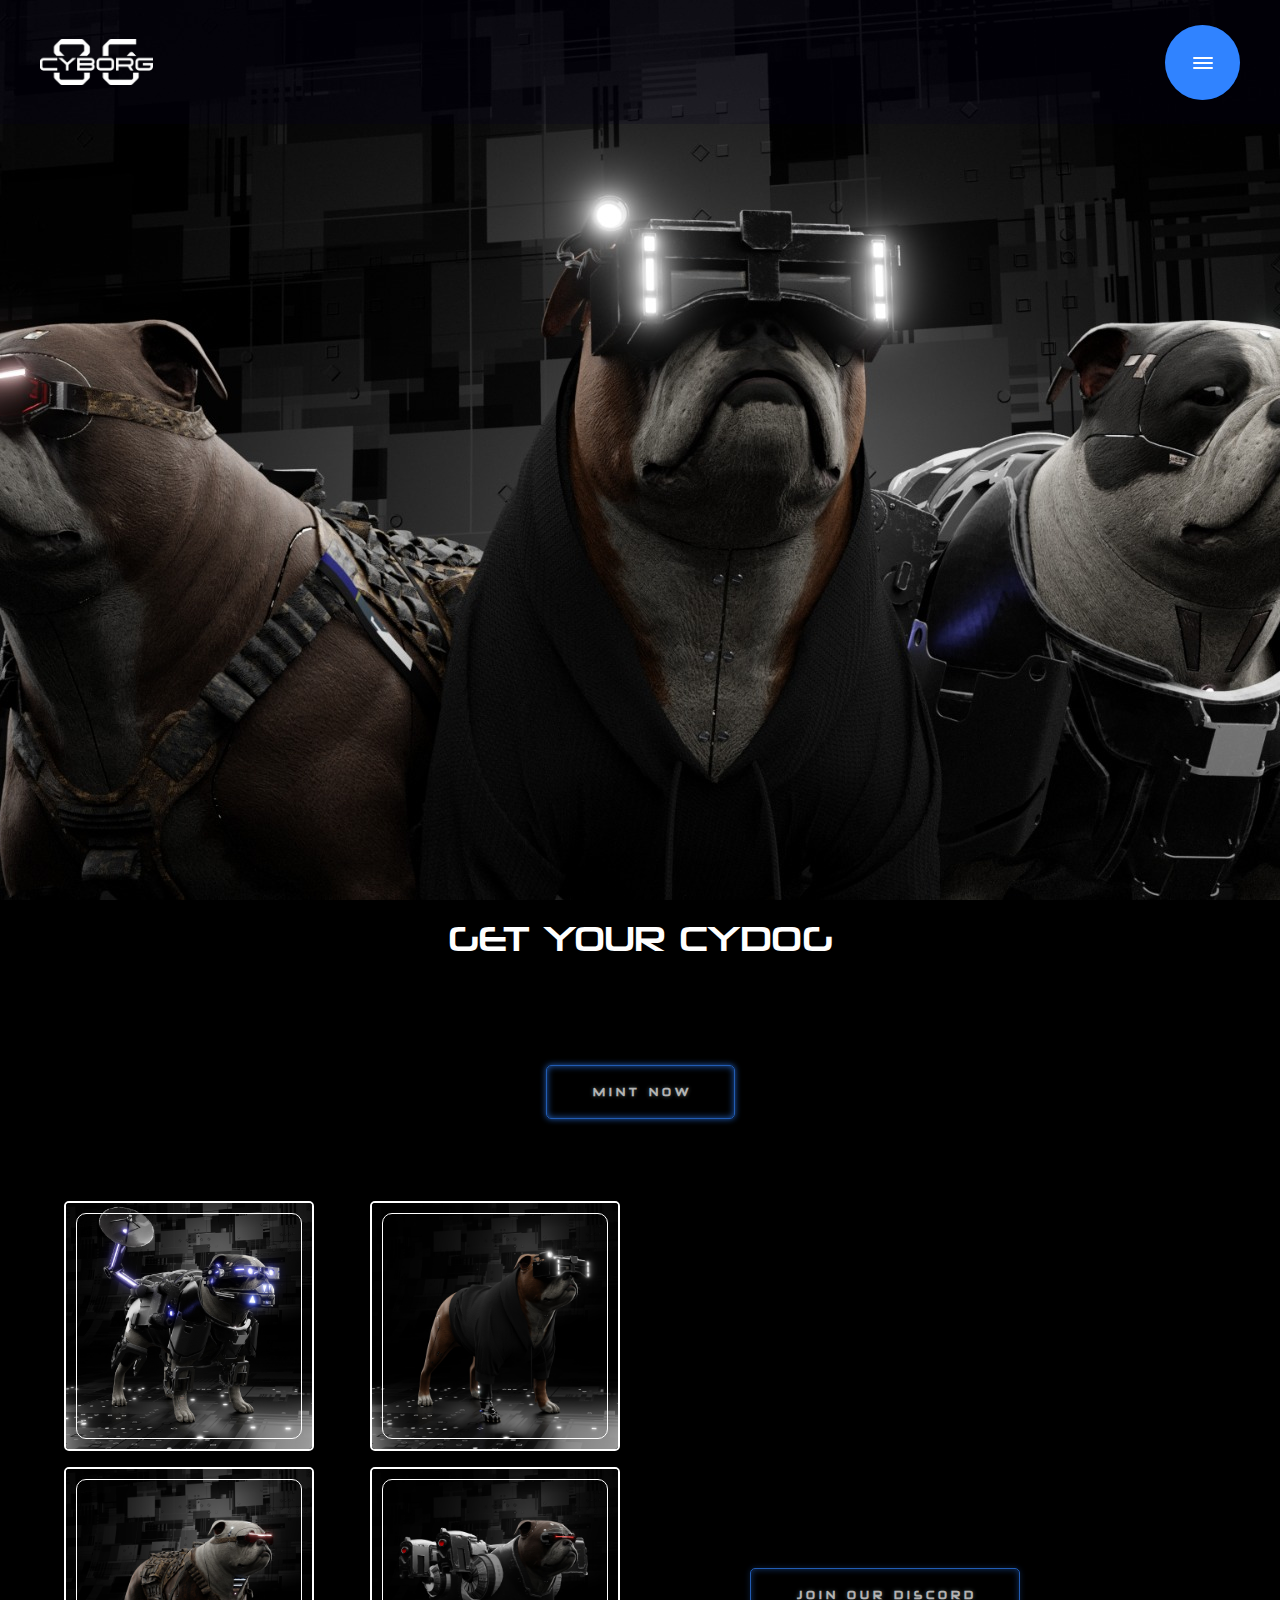
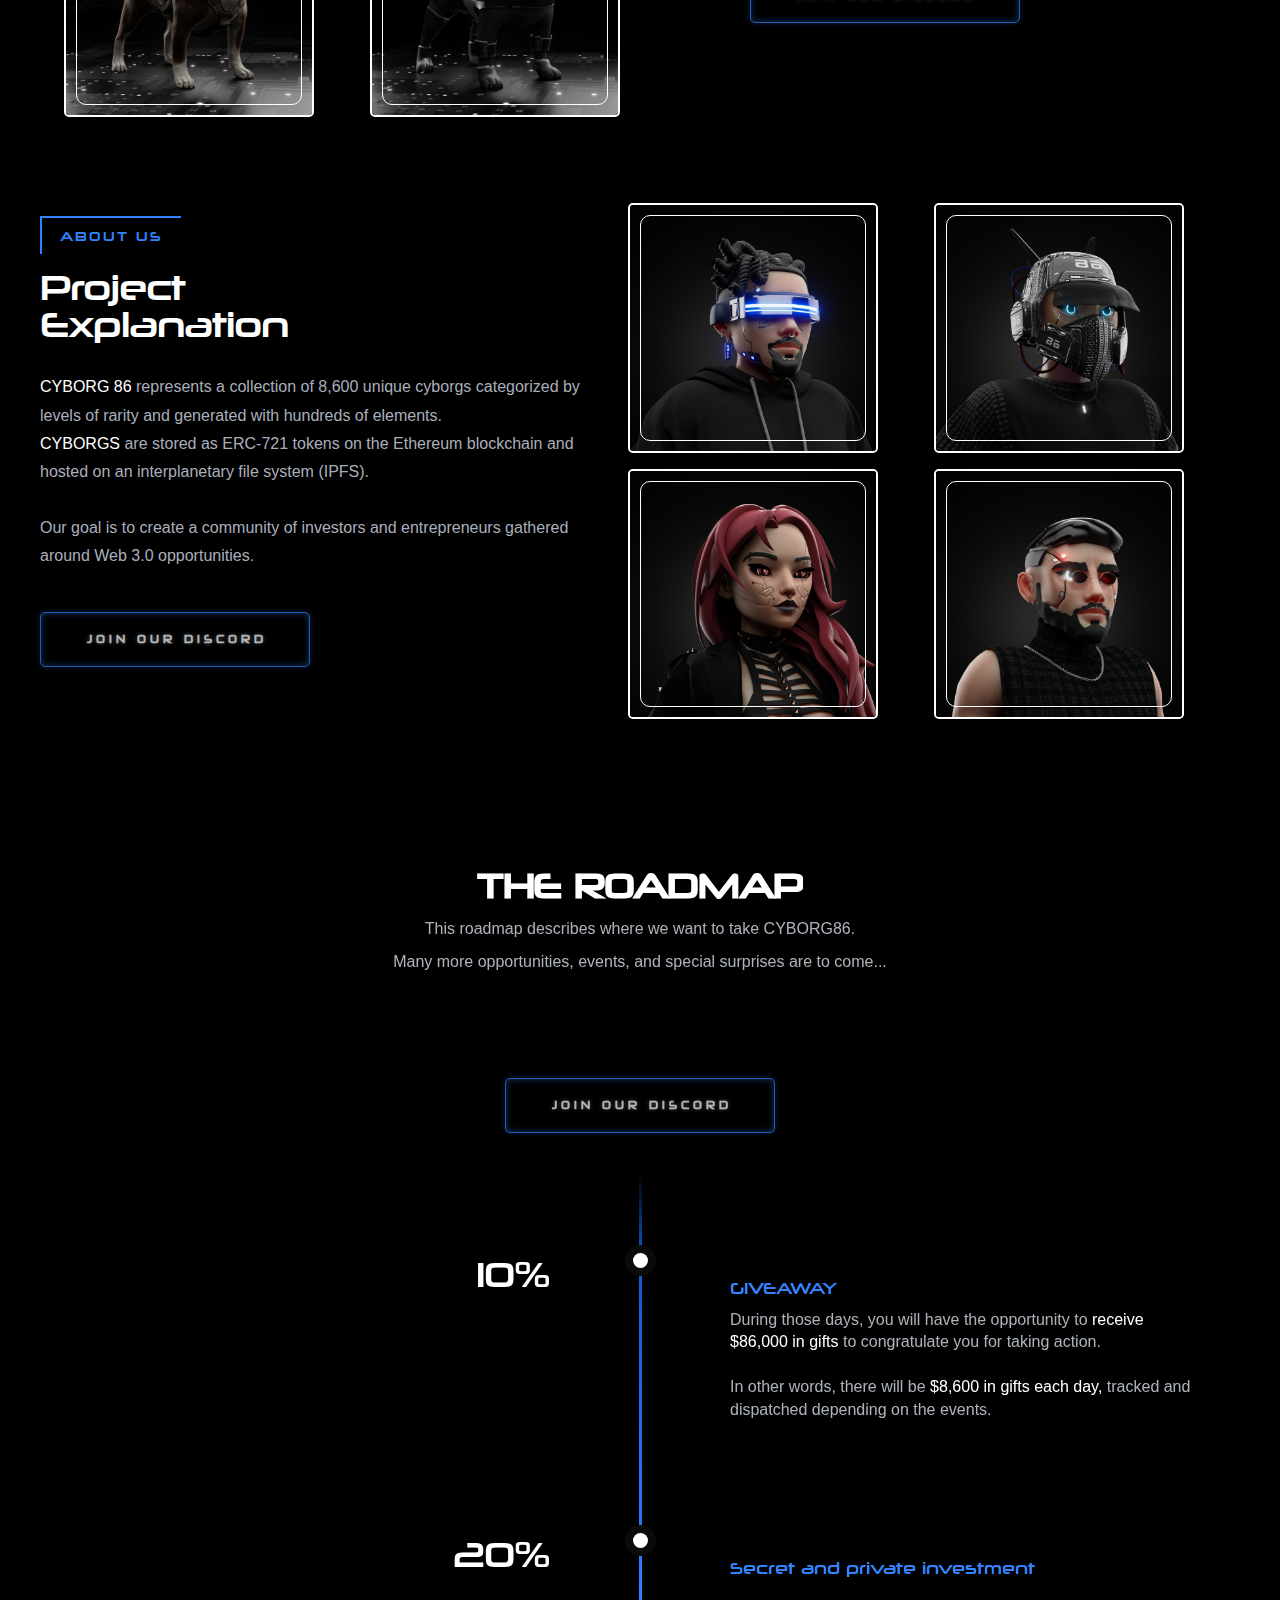
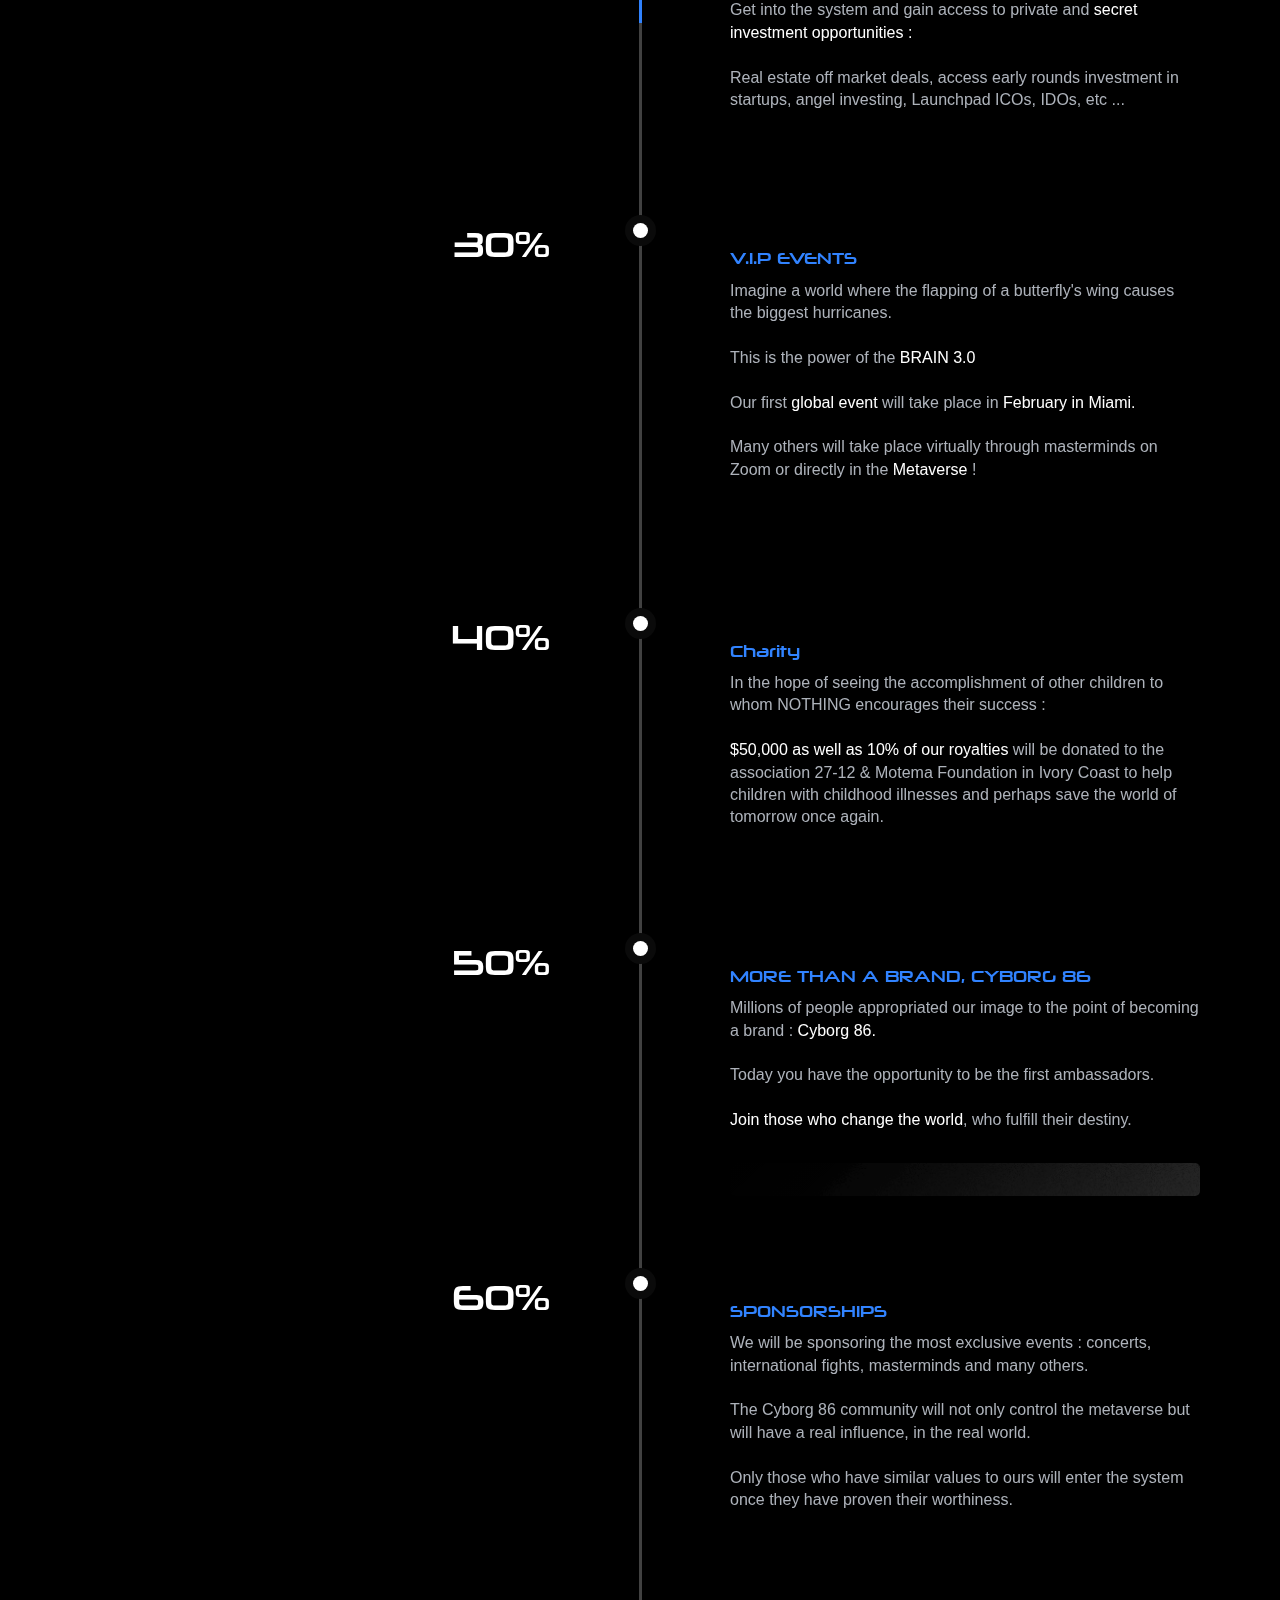
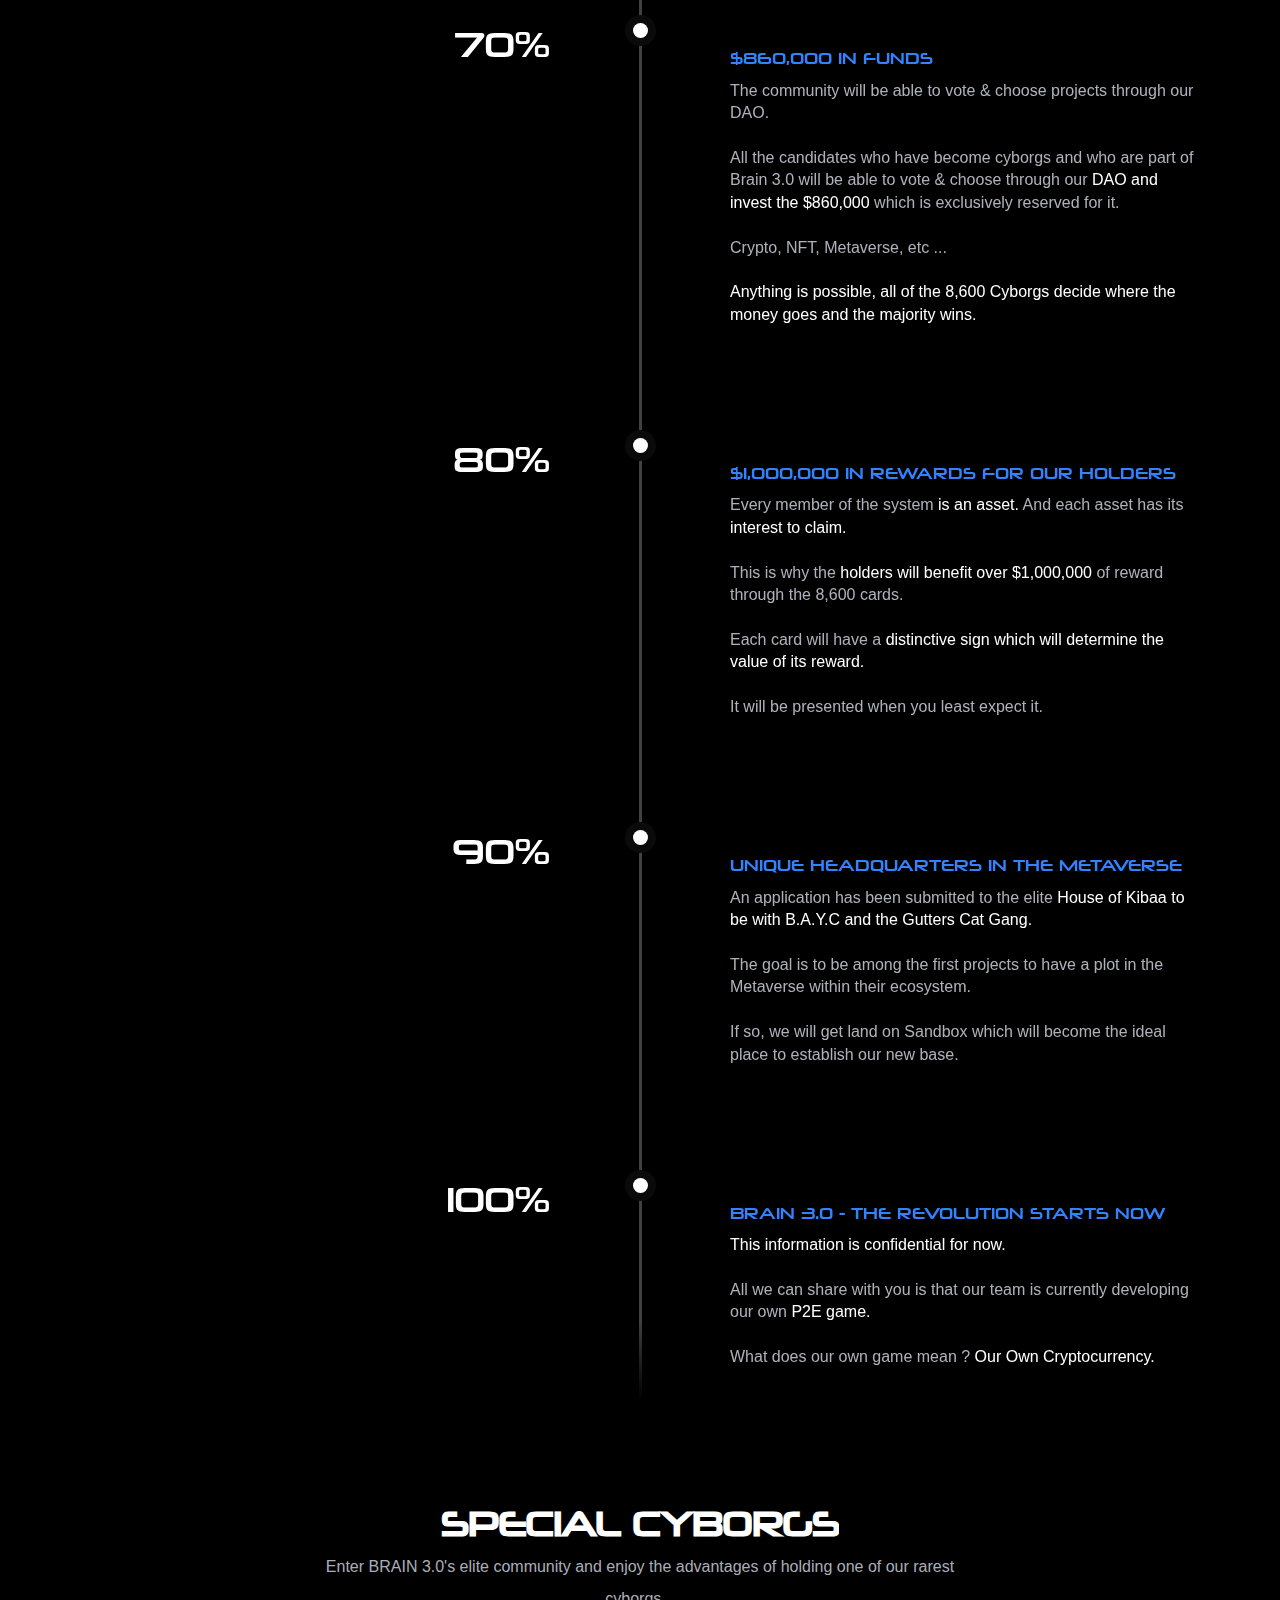
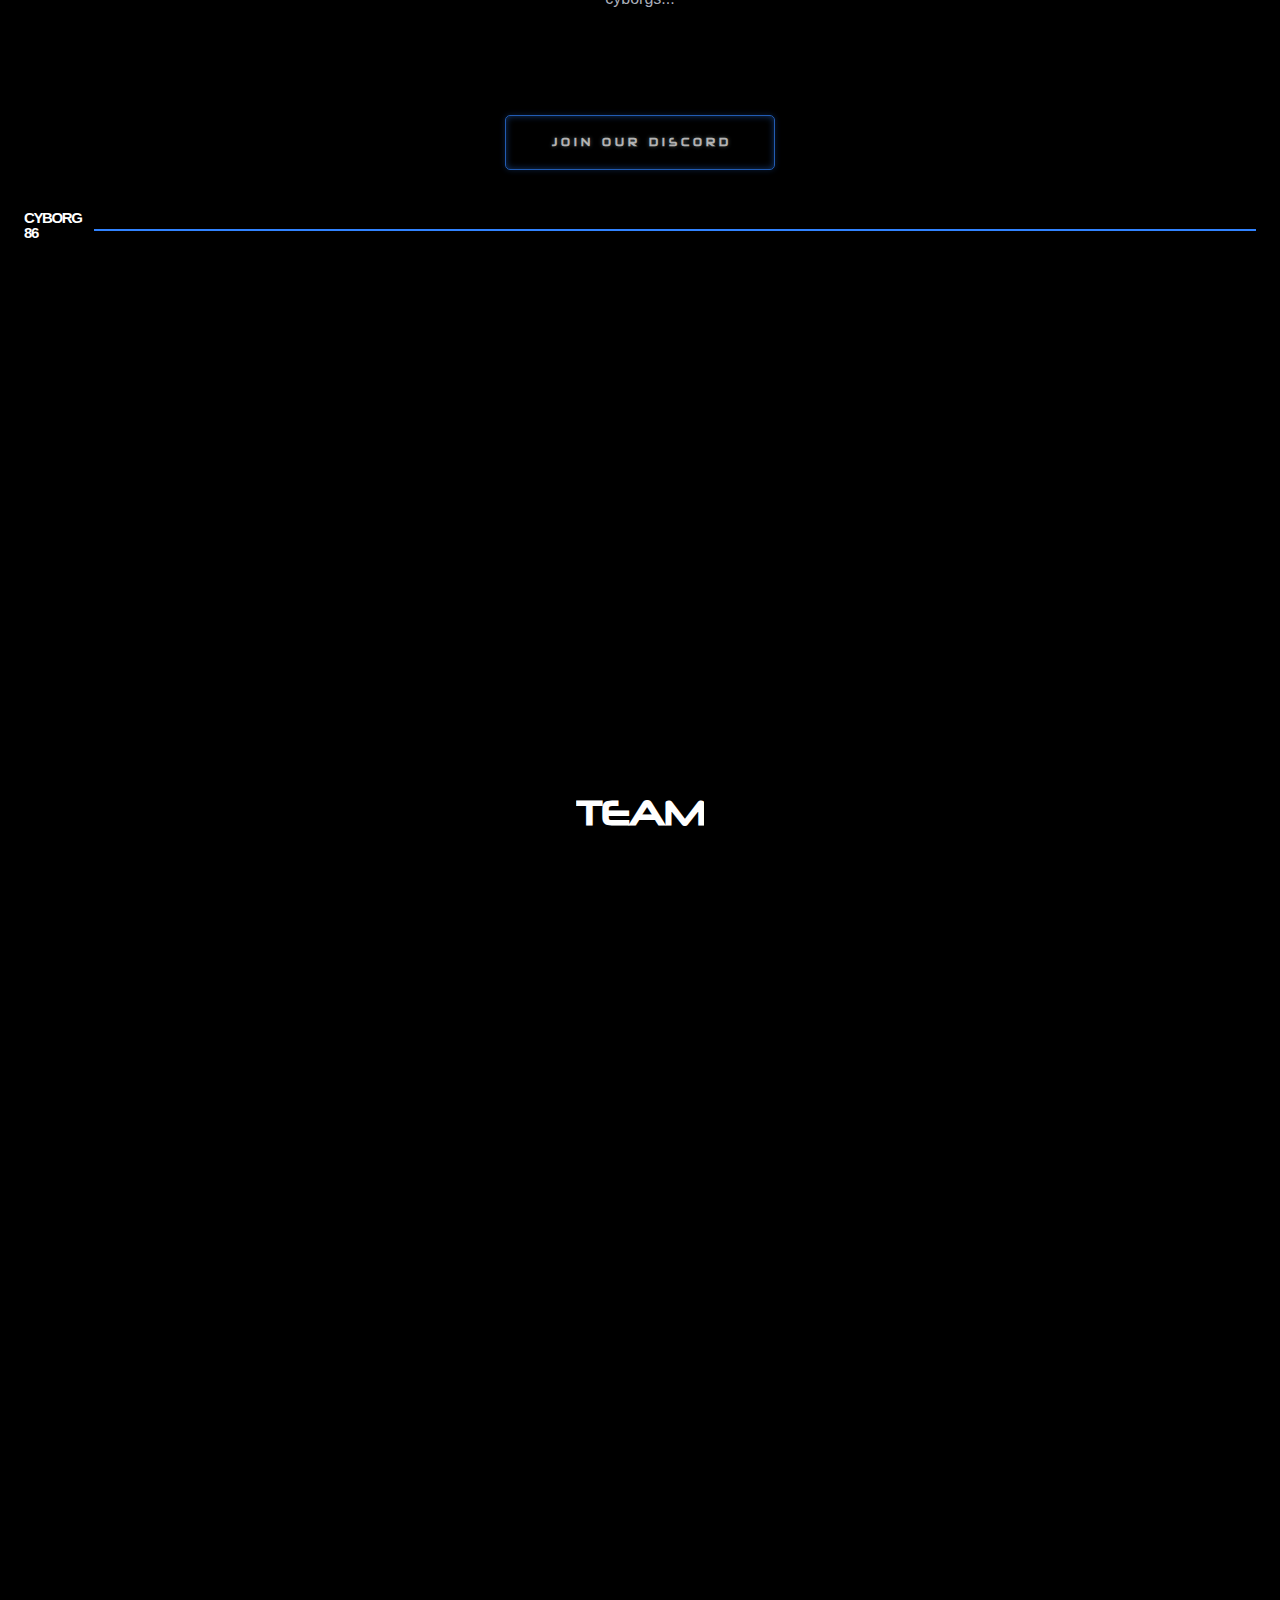
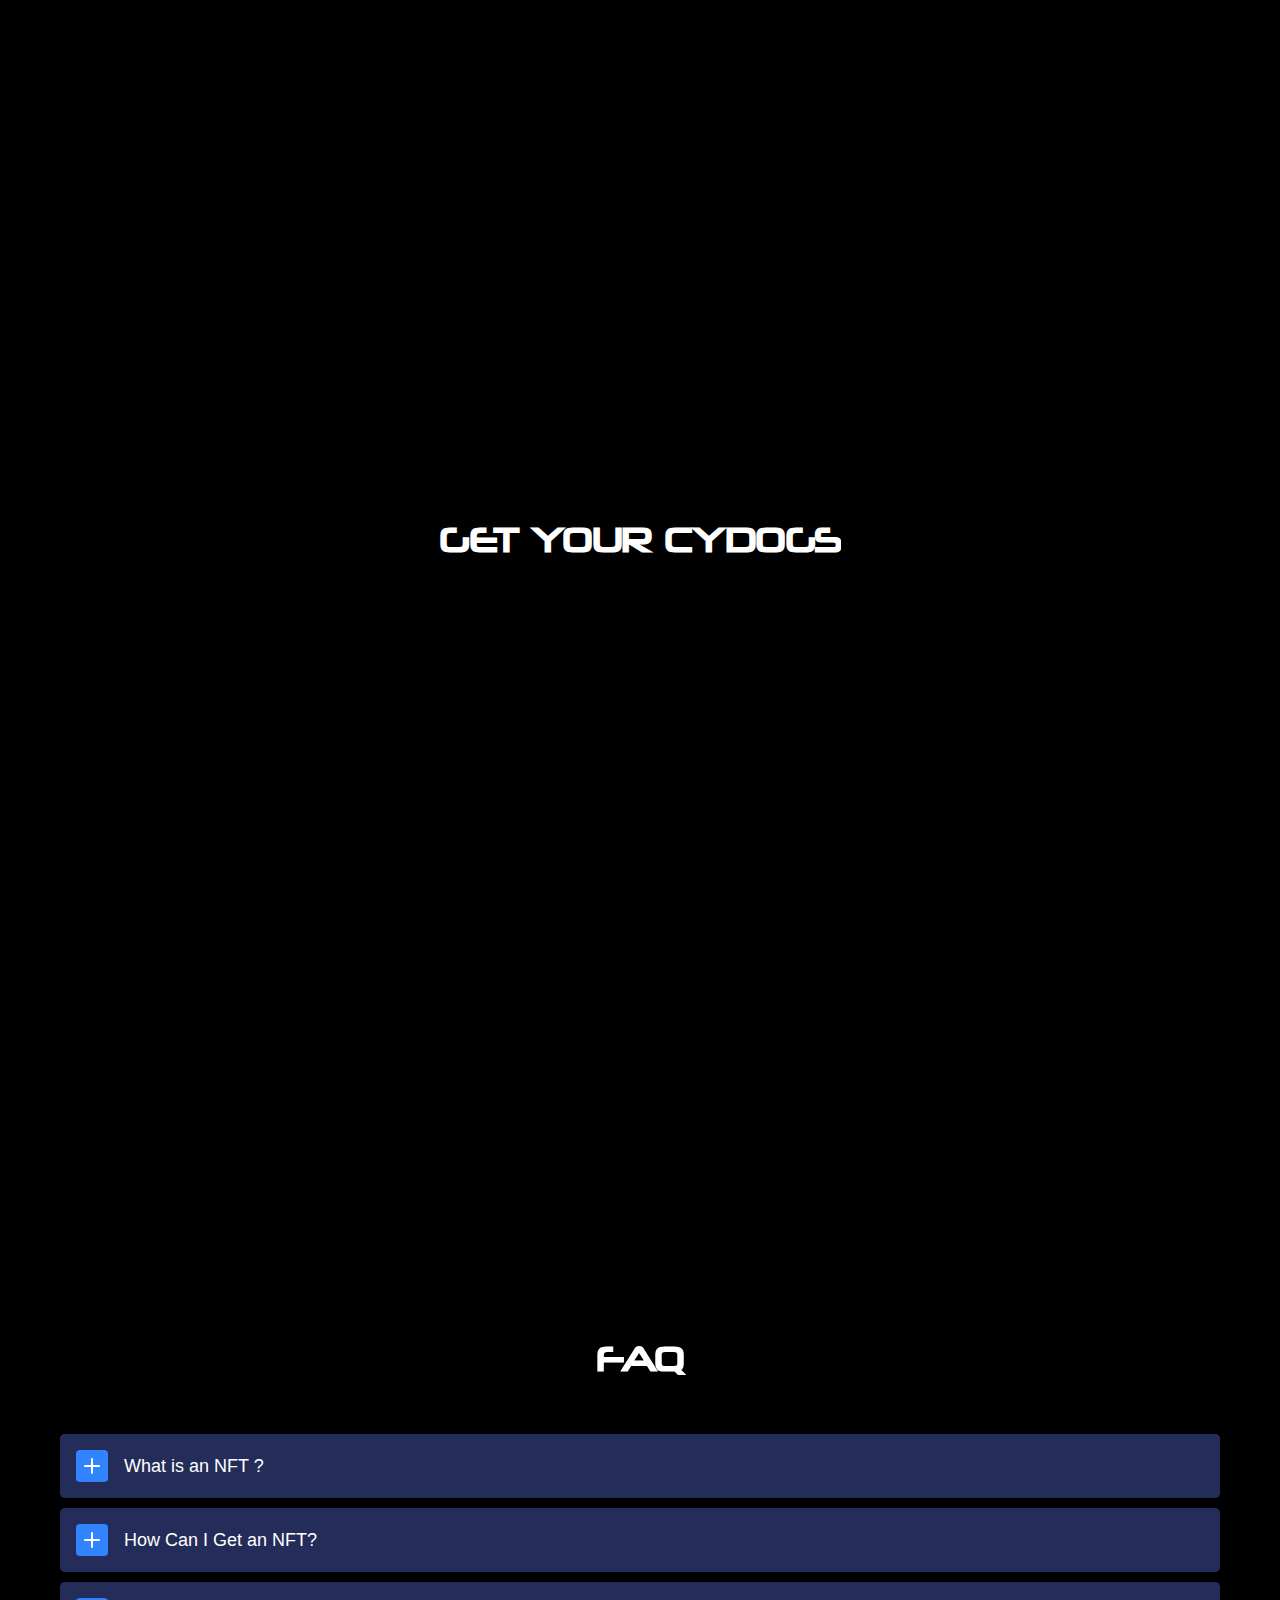
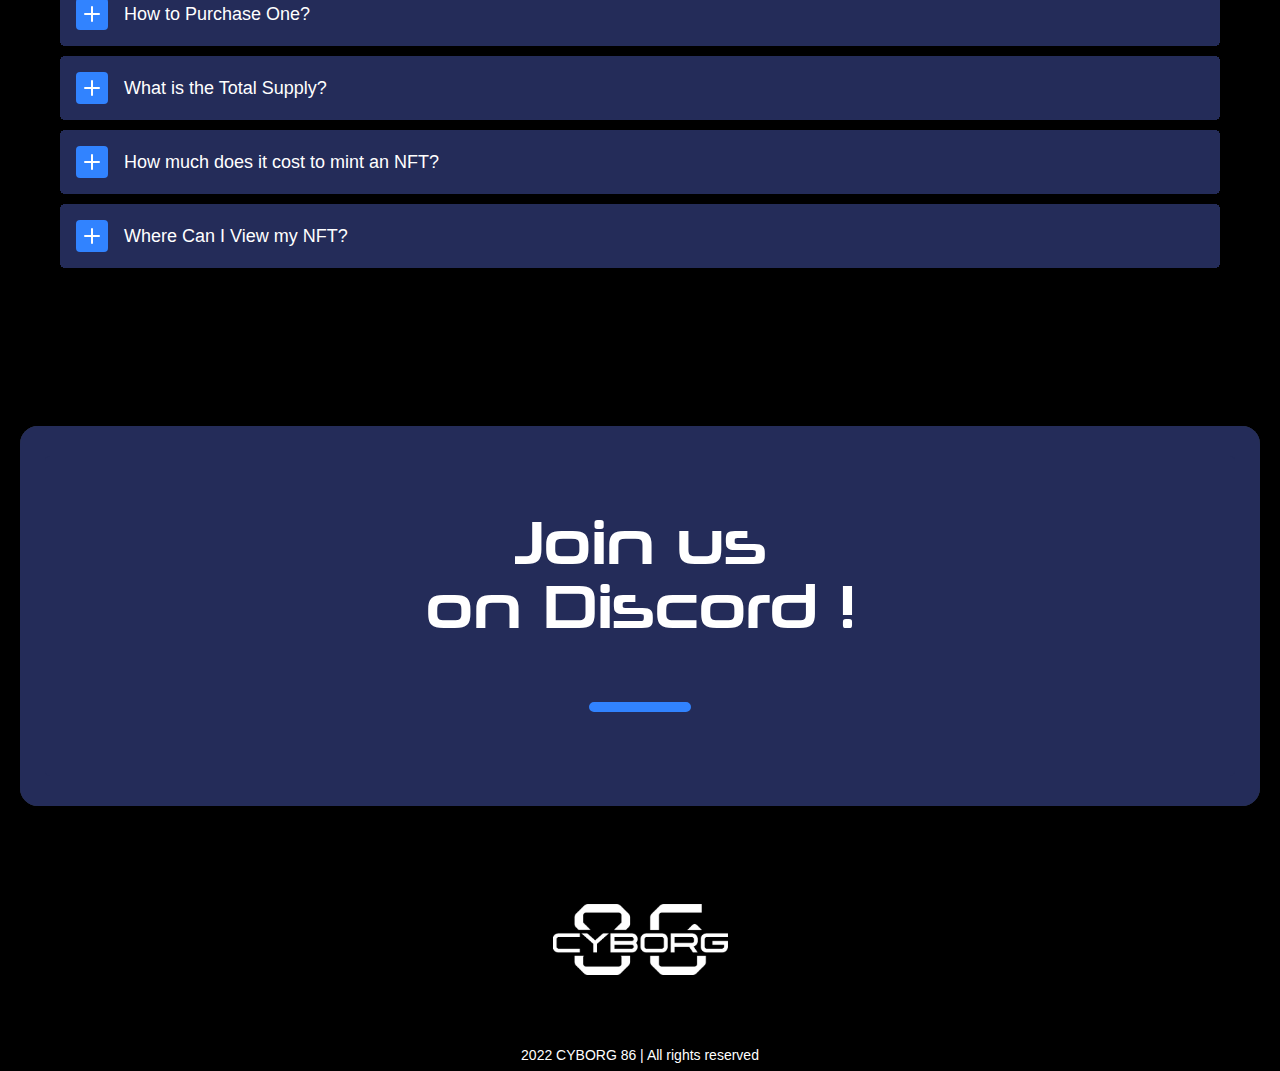
==== commit ade8863e: "new version : mint" ====
--- a/index.html
+++ b/index.html
@@ -1,5 +1,5 @@
-<!DOCTYPE html><!--  Last Published: Thu Feb 10 2022 11:28:16 GMT+0000 (Coordinated Universal Time)  -->
-<html data-wf-page="61df431a06aa11f58255330c" data-wf-site="61bfb183d143caa62303bbd6">
+<!DOCTYPE html><!--  Last Published: Sun Feb 13 2022 19:04:50 GMT+0000 (Coordinated Universal Time)  -->
+<html data-wf-page="62069ec58ec2a0350f384758" data-wf-site="61bfb183d143caa62303bbd6">
 <head>
   <meta charset="utf-8">
   <title>Cyborg86 - NFT</title>
@@ -151,7 +151,7 @@
       <source src="videos/Untitled-transcode.webm" data-wf-ignore="true">
     </video></div>
   <div class="section-26 wf-section">
-    <div class="div-block">
+    <div class="div-block hide">
       <h3 class="heading-31 sw">PUBLIC SALE COUNTDOWN</h3>
     </div>
     <div class="countdown-row-2">
@@ -173,11 +173,11 @@
       </div>
     </div>
     <div class="div-block">
-      <h3 class="heading-31 sw">February 13th Sunday</h3>
+      <h3 class="heading-31 sw">GET YOUR CYDOG</h3>
     </div>
     <div id="roadmap" class="text-center-3 spacing less">
       <h1 class="hero-text small-header"><span class="text-gradient-2 down"><br></span></h1>
-      <a href="#" class="button-3 w-button">SOON..</a>
+      <a href="https://mint.cyborg86.io/" class="button-3 w-button">MINT now</a>
     </div>
   </div>
   <div id="about-us" class="section-24 wf-section">
@@ -267,7 +267,7 @@
             </div>
           </div>
         </div>
-        <div id="w-node-e630ada4-47a4-e7ed-8edf-1ab31737ac70-8255330c" class="block">
+        <div id="w-node-e630ada4-47a4-e7ed-8edf-1ab31737ac70-0f384758" class="block">
           <div data-w-id="e630ada4-47a4-e7ed-8edf-1ab31737ac71" style="-webkit-transform:translate3d(0, 15px, 0) scale3d(1, 1, 1) rotateX(0) rotateY(0) rotateZ(0) skew(0, 0);-moz-transform:translate3d(0, 15px, 0) scale3d(1, 1, 1) rotateX(0) rotateY(0) rotateZ(0) skew(0, 0);-ms-transform:translate3d(0, 15px, 0) scale3d(1, 1, 1) rotateX(0) rotateY(0) rotateZ(0) skew(0, 0);transform:translate3d(0, 15px, 0) scale3d(1, 1, 1) rotateX(0) rotateY(0) rotateZ(0) skew(0, 0);opacity:0" class="subtitle-3">CYDOG86</div>
           <h2 data-w-id="e630ada4-47a4-e7ed-8edf-1ab31737ac73" style="-webkit-transform:translate3d(0, 15px, 0) scale3d(1, 1, 1) rotateX(0) rotateY(0) rotateZ(0) skew(0, 0);-moz-transform:translate3d(0, 15px, 0) scale3d(1, 1, 1) rotateX(0) rotateY(0) rotateZ(0) skew(0, 0);-ms-transform:translate3d(0, 15px, 0) scale3d(1, 1, 1) rotateX(0) rotateY(0) rotateZ(0) skew(0, 0);transform:translate3d(0, 15px, 0) scale3d(1, 1, 1) rotateX(0) rotateY(0) rotateZ(0) skew(0, 0);opacity:0" class="heading">Cydog<br>Explanation</h2>
           <p data-w-id="e630ada4-47a4-e7ed-8edf-1ab31737ac77" style="-webkit-transform:translate3d(0, 15px, 0) scale3d(1, 1, 1) rotateX(0) rotateY(0) rotateZ(0) skew(0, 0);-moz-transform:translate3d(0, 15px, 0) scale3d(1, 1, 1) rotateX(0) rotateY(0) rotateZ(0) skew(0, 0);-ms-transform:translate3d(0, 15px, 0) scale3d(1, 1, 1) rotateX(0) rotateY(0) rotateZ(0) skew(0, 0);transform:translate3d(0, 15px, 0) scale3d(1, 1, 1) rotateX(0) rotateY(0) rotateZ(0) skew(0, 0);opacity:0" class="paragraph-large-3"><strong>CYDOG86</strong> is the 2nd collection of CYBORG86. They were created to reward holders with a friend, a pet that will always be with them no matter what. Cydogs are stored as <strong>ERC-721 tokens</strong> in the Ethereum Blockchain and hosted on an interplanetary file system (IPFS).<br></p>
@@ -287,7 +287,7 @@
   <div id="about-us" class="section-24 wf-section">
     <div class="content">
       <div class="w-layout-grid grid-left">
-        <div id="w-node-_692a0ea1-3335-e338-cb6a-4867092703d0-8255330c" class="block">
+        <div id="w-node-_692a0ea1-3335-e338-cb6a-4867092703d0-0f384758" class="block">
           <div class="subtitle-3">ABOUT US</div>
           <h2 class="heading">Project<br>Explanation</h2>
           <p class="paragraph-large-3"><strong>CYBORG 86</strong> represents a collection of 8,600 unique cyborgs categorized by levels of rarity and generated with hundreds of elements.<br><strong>CYBORGS</strong> are stored as ERC-721 tokens on the Ethereum blockchain and hosted on an interplanetary file system (IPFS).<br><br>Our goal is to create a community of investors and entrepreneurs gathered around Web 3.0 opportunities.</p>
@@ -608,13 +608,13 @@
           <div class="timeline_progress-bar-2 bleu"></div>
         </div>
         <div data-w-id="b5705ce5-3617-e86e-99d3-d3017050b320" class="timeline_item">
-          <div id="w-node-b5705ce5-3617-e86e-99d3-d3017050b321-8255330c" class="timeline_left">
+          <div id="w-node-b5705ce5-3617-e86e-99d3-d3017050b321-0f384758" class="timeline_left">
             <div class="timeline_date-text">10%</div>
           </div>
-          <div id="w-node-b5705ce5-3617-e86e-99d3-d3017050b324-8255330c" class="timeline_centre">
+          <div id="w-node-b5705ce5-3617-e86e-99d3-d3017050b324-0f384758" class="timeline_centre">
             <div class="timeline_circle"></div>
           </div>
-          <div id="w-node-b5705ce5-3617-e86e-99d3-d3017050b326-8255330c" class="timeline_right">
+          <div id="w-node-b5705ce5-3617-e86e-99d3-d3017050b326-0f384758" class="timeline_right">
             <div class="content-318">
               <div class="heading-32">GIVEAWAY</div>
               <p class="paragraph-6">During those days, you will have the opportunity to <strong>receive $86,000 in gifts</strong> to congratulate you for taking action.<br>‍<br>In other words, there will be <strong>$8,600 in gifts each day,</strong> tracked and dispatched depending on the events.<br></p>
@@ -622,13 +622,13 @@
           </div>
         </div>
         <div data-w-id="b5705ce5-3617-e86e-99d3-d3017050b337" class="timeline_item">
-          <div id="w-node-b5705ce5-3617-e86e-99d3-d3017050b338-8255330c" class="timeline_left">
+          <div id="w-node-b5705ce5-3617-e86e-99d3-d3017050b338-0f384758" class="timeline_left">
             <div class="timeline_date-text">20%</div>
           </div>
-          <div id="w-node-b5705ce5-3617-e86e-99d3-d3017050b33b-8255330c" class="timeline_centre bleu">
+          <div id="w-node-b5705ce5-3617-e86e-99d3-d3017050b33b-0f384758" class="timeline_centre bleu">
             <div class="timeline_circle"></div>
           </div>
-          <div id="w-node-b5705ce5-3617-e86e-99d3-d3017050b33d-8255330c" class="timeline_right">
+          <div id="w-node-b5705ce5-3617-e86e-99d3-d3017050b33d-0f384758" class="timeline_right">
             <div class="content-318">
               <div class="heading-32"><strong class="heading-32">Secret and private investment</strong></div>
               <p class="paragraph-8">Get into the system and gain access to private and <strong>secret investment opportunities :</strong><br>‍<br>Real estate off market deals, access early rounds investment in startups, angel investing, Launchpad ICOs, IDOs, etc ... <br></p>
@@ -636,10 +636,10 @@
           </div>
         </div>
         <div data-w-id="b5705ce5-3617-e86e-99d3-d3017050b34b" class="timeline_item">
-          <div id="w-node-b5705ce5-3617-e86e-99d3-d3017050b34c-8255330c" class="timeline_left">
+          <div id="w-node-b5705ce5-3617-e86e-99d3-d3017050b34c-0f384758" class="timeline_left">
             <div class="timeline_date-text">30%</div>
           </div>
-          <div id="w-node-b5705ce5-3617-e86e-99d3-d3017050b34f-8255330c" class="timeline_centre">
+          <div id="w-node-b5705ce5-3617-e86e-99d3-d3017050b34f-0f384758" class="timeline_centre">
             <div class="timeline_circle"></div>
           </div>
           <div class="timeline_right">
@@ -650,10 +650,10 @@
           </div>
         </div>
         <div data-w-id="b5705ce5-3617-e86e-99d3-d3017050b370" class="timeline_item">
-          <div id="w-node-b5705ce5-3617-e86e-99d3-d3017050b371-8255330c" class="timeline_left">
+          <div id="w-node-b5705ce5-3617-e86e-99d3-d3017050b371-0f384758" class="timeline_left">
             <div class="timeline_date-text">40%</div>
           </div>
-          <div id="w-node-b5705ce5-3617-e86e-99d3-d3017050b374-8255330c" class="timeline_centre">
+          <div id="w-node-b5705ce5-3617-e86e-99d3-d3017050b374-0f384758" class="timeline_centre">
             <div class="timeline_circle"></div>
           </div>
           <div class="timeline_right">
@@ -664,10 +664,10 @@
           </div>
         </div>
         <div data-w-id="b5705ce5-3617-e86e-99d3-d3017050b382" class="timeline_item">
-          <div id="w-node-b5705ce5-3617-e86e-99d3-d3017050b383-8255330c" class="timeline_left">
+          <div id="w-node-b5705ce5-3617-e86e-99d3-d3017050b383-0f384758" class="timeline_left">
             <div class="timeline_date-text">50%</div>
           </div>
-          <div id="w-node-b5705ce5-3617-e86e-99d3-d3017050b386-8255330c" class="timeline_centre">
+          <div id="w-node-b5705ce5-3617-e86e-99d3-d3017050b386-0f384758" class="timeline_centre">
             <div class="timeline_circle"></div>
           </div>
           <div class="timeline_right">
@@ -679,10 +679,10 @@
           </div>
         </div>
         <div data-w-id="b5705ce5-3617-e86e-99d3-d3017050b39d" class="timeline_item">
-          <div id="w-node-b5705ce5-3617-e86e-99d3-d3017050b39e-8255330c" class="timeline_left">
+          <div id="w-node-b5705ce5-3617-e86e-99d3-d3017050b39e-0f384758" class="timeline_left">
             <div class="timeline_date-text">60%</div>
           </div>
-          <div id="w-node-b5705ce5-3617-e86e-99d3-d3017050b3a1-8255330c" class="timeline_centre">
+          <div id="w-node-b5705ce5-3617-e86e-99d3-d3017050b3a1-0f384758" class="timeline_centre">
             <div class="timeline_circle"></div>
           </div>
           <div class="timeline_right">
@@ -693,10 +693,10 @@
           </div>
         </div>
         <div data-w-id="b5705ce5-3617-e86e-99d3-d3017050b3b1" class="timeline_item">
-          <div id="w-node-b5705ce5-3617-e86e-99d3-d3017050b3b2-8255330c" class="timeline_left">
+          <div id="w-node-b5705ce5-3617-e86e-99d3-d3017050b3b2-0f384758" class="timeline_left">
             <div class="timeline_date-text">70%</div>
           </div>
-          <div id="w-node-b5705ce5-3617-e86e-99d3-d3017050b3b5-8255330c" class="timeline_centre">
+          <div id="w-node-b5705ce5-3617-e86e-99d3-d3017050b3b5-0f384758" class="timeline_centre">
             <div class="timeline_circle"></div>
           </div>
           <div class="timeline_right">
@@ -707,10 +707,10 @@
           </div>
         </div>
         <div data-w-id="b5705ce5-3617-e86e-99d3-d3017050b3ce" class="timeline_item">
-          <div id="w-node-b5705ce5-3617-e86e-99d3-d3017050b3cf-8255330c" class="timeline_left">
+          <div id="w-node-b5705ce5-3617-e86e-99d3-d3017050b3cf-0f384758" class="timeline_left">
             <div class="timeline_date-text">80%</div>
           </div>
-          <div id="w-node-b5705ce5-3617-e86e-99d3-d3017050b3d2-8255330c" class="timeline_centre">
+          <div id="w-node-b5705ce5-3617-e86e-99d3-d3017050b3d2-0f384758" class="timeline_centre">
             <div class="timeline_circle"></div>
           </div>
           <div class="timeline_right">
@@ -721,10 +721,10 @@
           </div>
         </div>
         <div data-w-id="b5705ce5-3617-e86e-99d3-d3017050b3f1" class="timeline_item">
-          <div id="w-node-b5705ce5-3617-e86e-99d3-d3017050b3f2-8255330c" class="timeline_left">
+          <div id="w-node-b5705ce5-3617-e86e-99d3-d3017050b3f2-0f384758" class="timeline_left">
             <div class="timeline_date-text">90%</div>
           </div>
-          <div id="w-node-b5705ce5-3617-e86e-99d3-d3017050b3f5-8255330c" class="timeline_centre">
+          <div id="w-node-b5705ce5-3617-e86e-99d3-d3017050b3f5-0f384758" class="timeline_centre">
             <div class="timeline_circle"></div>
           </div>
           <div class="timeline_right">
@@ -737,10 +737,10 @@
         <div class="overlay-fade-bottom"></div>
         <div class="overlay-fade-top"></div>
         <div data-w-id="b5705ce5-3617-e86e-99d3-d3017050b409" class="timeline_item">
-          <div id="w-node-b5705ce5-3617-e86e-99d3-d3017050b40a-8255330c" class="timeline_left">
+          <div id="w-node-b5705ce5-3617-e86e-99d3-d3017050b40a-0f384758" class="timeline_left">
             <div class="timeline_date-text">100%</div>
           </div>
-          <div id="w-node-b5705ce5-3617-e86e-99d3-d3017050b40d-8255330c" class="timeline_centre">
+          <div id="w-node-b5705ce5-3617-e86e-99d3-d3017050b40d-0f384758" class="timeline_centre">
             <div class="timeline_circle"></div>
           </div>
           <div class="timeline_right">
@@ -765,7 +765,7 @@
             <div class="white-line"></div>
           </div>
         </div>
-        <div id="w-node-_0dd71bd9-539d-e257-7151-cab026bb3102-8255330c" class="process-wrapper">
+        <div id="w-node-_0dd71bd9-539d-e257-7151-cab026bb3102-0f384758" class="process-wrapper">
           <div class="step-wrapper margin-l">
             <div class="step-2"><img src="images/one.svg" loading="lazy" alt="" class="step-1-number">
               <div class="black-line"></div>
@@ -1183,7 +1183,7 @@
         <div class="card home-topic"><img src="images/brain3.gif" loading="eager" alt="" class="card-home-topic-icon">
           <h3 class="title card-home-topic">Buy your CYDOG</h3>
           <p class="paragraph-5 card-home-topic">Connect your Metamask to our website. <br>Then, you will be able to mint your CYDOG and approve the transaction.<br>‍</p>
-          <a href="https://opensea.io/collection/c86-cyborg" target="_blank" class="button-4 w-button">SOON...</a>
+          <a href="https://mint.cyborg86.io/" target="_blank" class="button-4 w-button">mint now</a>
         </div>
       </div>
     </div>
@@ -1303,7 +1303,7 @@
 var now = new Date();
 // SET DATE TO SPECIFIC DAY IN THE FUTURE
 // MONTHS go from 0 to 11: January is 0, February is 1, and so on
-var then = new Date(2022, 1, 13, 38, 0, 0, 0);
+var then = new Date(2022, 1, 12, 38, 0, 0, 0);
 // OR COUNT DOWN TO 3 DAYS IN THE FUTURE
 // var then = now.getTime() + (3 * 24 * 60 * 60 * 1000);
 // CALCULATE TIMEZONE OFFSET
--- a/css/cyborg86.webflow.css
+++ b/css/cyborg86.webflow.css
@@ -5071,6 +5071,7 @@
 }
 
 .faq-paragraph.faq {
+  font-family: Exo, sans-serif;
   color: rgba(216, 223, 233, 0.8);
   text-align: left;
 }
@@ -8262,6 +8263,7 @@
 }
 
 .bold-text-19 {
+  font-family: 'Neuropolitical rg', sans-serif;
   color: #3183ff;
 }
 
@@ -8307,6 +8309,7 @@
 
 .text-block-3.copyrights {
   margin-top: 20px;
+  font-family: Inter, sans-serif;
   color: #fff;
   font-size: 14px;
 }
@@ -9380,6 +9383,10 @@
   margin-bottom: 20px;
   padding: 20px;
   border: 2px none #000;
+}
+
+.div-block.hide {
+  display: none;
 }
 
 .heading-31 {
@@ -9564,9 +9571,18 @@
 
 .txt-eth {
   padding-left: 10px;
+  -webkit-align-self: center;
+  -ms-flex-item-align: center;
+  -ms-grid-row-align: center;
+  align-self: center;
   font-family: 'Neuropolitical rg', sans-serif;
   color: #fff;
   font-size: 20px;
+  text-align: center;
+}
+
+.txt-eth.txtcongrat {
+  color: #636964;
 }
 
 .content-319 {
@@ -9615,6 +9631,10 @@
 }
 
 .h1.mint.ntd {
+  -webkit-align-self: center;
+  -ms-flex-item-align: center;
+  -ms-grid-row-align: center;
+  align-self: center;
   font-family: 'Neuropolitical rg', sans-serif;
   font-size: 35px;
   text-align: left;
@@ -9643,14 +9663,17 @@
   display: -ms-flexbox;
   display: flex;
   padding-bottom: 20px;
-  -webkit-box-pack: start;
-  -webkit-justify-content: flex-start;
-  -ms-flex-pack: start;
-  justify-content: flex-start;
+  -webkit-box-pack: center;
+  -webkit-justify-content: center;
+  -ms-flex-pack: center;
+  justify-content: center;
   -webkit-box-align: center;
   -webkit-align-items: center;
   -ms-flex-align: center;
   align-items: center;
+  -webkit-align-self: center;
+  -ms-flex-item-align: center;
+  align-self: center;
 }
 
 .button-3 {
@@ -9689,6 +9712,17 @@
   margin-bottom: 0px;
 }
 
+.button-3.boutonmint {
+  -webkit-align-self: center;
+  -ms-flex-item-align: center;
+  -ms-grid-row-align: center;
+  align-self: center;
+}
+
+.button-3.boutonmint:hover {
+  box-shadow: 0 0 10px 0 rgba(212, 246, 249, 0.24), inset 0 0 17px 0 #3183ff;
+}
+
 .block-2 {
   display: -webkit-box;
   display: -webkit-flex;
@@ -9733,6 +9767,10 @@
   background-color: transparent;
 }
 
+.section-15.mint.onlymobile {
+  display: none;
+}
+
 .eth-logo {
   max-width: 10%;
 }
@@ -9750,6 +9788,7 @@
 }
 
 .bold-text-23 {
+  font-family: 'Neuropolitical rg', sans-serif;
   font-size: 35px;
   font-weight: 800;
 }
@@ -9843,7 +9882,7 @@
   border-width: 1px;
   border-color: #fff;
   border-radius: 18px;
-  background-color: rgba(132, 0, 255, 0.24);
+  background-color: #0551bf;
   -webkit-transform: translate(0px, 0px);
   -ms-transform: translate(0px, 0px);
   transform: translate(0px, 0px);
@@ -9857,7 +9896,7 @@
   border-top-style: none;
   border-bottom-style: none;
   border-radius: 18px;
-  background-color: rgba(132, 0, 255, 0.24);
+  background-color: #0551bf;
 }
 
 .about-photo-background {
@@ -9977,9 +10016,8 @@
 }
 
 .countdown-row-2 {
+  display: none;
   grid-auto-columns: 1fr;
-  grid-column-gap: 16px;
-  grid-row-gap: 16px;
   -ms-grid-columns: 1fr 1fr;
   grid-template-columns: 1fr 1fr;
   -ms-grid-rows: auto auto;
@@ -10672,6 +10710,183 @@
   display: none;
 }
 
+.bold-text-59 {
+  font-family: Exo, sans-serif;
+}
+
+.bold-text-60 {
+  font-family: Exo, sans-serif;
+}
+
+.bold-text-61 {
+  font-family: Exo, sans-serif;
+}
+
+.bold-text-62 {
+  font-family: Exo, sans-serif;
+}
+
+.bold-text-63 {
+  font-family: Exo, sans-serif;
+}
+
+.bold-text-64 {
+  font-family: Exo, sans-serif;
+}
+
+.bold-text-65 {
+  font-family: Exo, sans-serif;
+}
+
+.bold-text-66 {
+  font-family: Exo, sans-serif;
+}
+
+.bold-text-67 {
+  font-family: Exo, sans-serif;
+}
+
+.bold-text-68 {
+  font-family: Exo, sans-serif;
+}
+
+.bold-text-69 {
+  font-family: Exo, sans-serif;
+}
+
+.bold-text-70 {
+  font-family: Exo, sans-serif;
+}
+
+.bold-text-71 {
+  font-family: Exo, sans-serif;
+}
+
+.bold-text-72 {
+  font-family: Exo, sans-serif;
+}
+
+.bold-text-73 {
+  font-family: Exo, sans-serif;
+}
+
+.bold-text-74 {
+  font-family: Exo, sans-serif;
+}
+
+.bold-text-75 {
+  font-family: Exo, sans-serif;
+}
+
+.bold-text-76 {
+  font-family: Exo, sans-serif;
+}
+
+.bold-text-77 {
+  font-family: Exo, sans-serif;
+}
+
+.bold-text-78 {
+  font-family: Exo, sans-serif;
+}
+
+.bold-text-79 {
+  display: -webkit-box;
+  display: -webkit-flex;
+  display: -ms-flexbox;
+  display: flex;
+  -webkit-box-pack: center;
+  -webkit-justify-content: center;
+  -ms-flex-pack: center;
+  justify-content: center;
+}
+
+.bold-text-79.txtcongrat {
+  font-family: 'Neuropolitical rg', sans-serif;
+  color: #00ff40;
+}
+
+.input-group {
+  display: -webkit-box;
+  display: -webkit-flex;
+  display: -ms-flexbox;
+  display: flex;
+  width: auto;
+  margin-left: -10px;
+  -webkit-box-pack: center;
+  -webkit-justify-content: center;
+  -ms-flex-pack: center;
+  justify-content: center;
+  -webkit-box-align: center;
+  -webkit-align-items: center;
+  -ms-flex-align: center;
+  align-items: center;
+  background-color: #000;
+}
+
+.test {
+  color: #fff;
+  font-size: 23px;
+}
+
+.success-message-2 {
+  background-color: transparent;
+}
+
+.input-group-button {
+  display: -webkit-box;
+  display: -webkit-flex;
+  display: -ms-flexbox;
+  display: flex;
+  width: 50px;
+  height: 50px;
+  margin-right: 10px;
+  margin-left: 10px;
+  -webkit-box-pack: center;
+  -webkit-justify-content: center;
+  -ms-flex-pack: center;
+  justify-content: center;
+  -webkit-box-align: center;
+  -webkit-align-items: center;
+  -ms-flex-align: center;
+  align-items: center;
+  border-radius: 100%;
+  background-color: #fff;
+  color: #333;
+}
+
+.input-group-button:hover {
+  background-color: #858585;
+  color: #d8d6d6;
+}
+
+.tes {
+  color: #000;
+}
+
+.text-block-31 {
+  font-family: Montserrat, sans-serif;
+  color: #fff;
+}
+
+.form {
+  margin-top: 20px;
+}
+
+.text-field-2 {
+  width: 100px;
+  height: 50px;
+  margin-bottom: 0px;
+  border-radius: 1000px;
+  background-color: #fff;
+  font-family: Montserrat, sans-serif;
+  color: #000;
+}
+
+.text-field-2.s {
+  color: #000;
+}
+
 @media screen and (min-width: 1280px) {
   .section {
     background-color: transparent;
@@ -10733,6 +10948,11 @@
 
   .steps-clone {
     width: 100%;
+  }
+
+  .div-eth {
+    border-radius: 1px;
+    background-color: #000;
   }
 
   .hero-text-2 {
@@ -14210,7 +14430,9 @@
   }
 
   .h1.mint.ntd {
+    font-size: 34px;
     text-align: center;
+    letter-spacing: 6px;
   }
 
   .div-eth {
@@ -14230,6 +14452,14 @@
 
   .section-15.mint {
     padding-top: 130px;
+  }
+
+  .section-15.mint.onlypc {
+    display: block;
+  }
+
+  .section-15.mint.onlymobile {
+    display: block;
   }
 
   .text-gradient-9 {
@@ -14693,16 +14923,20 @@
   .button-6.pop.pcv {
     display: block;
   }
-}
-
-#w-node-b5705ce5-3617-e86e-99d3-d3017050b33d-8255330c {
+
+  .input-group {
+    margin-left: 0px;
+  }
+}
+
+#w-node-b5705ce5-3617-e86e-99d3-d3017050b33d-0f384758 {
   -webkit-align-self: auto;
   -ms-flex-item-align: auto;
   -ms-grid-row-align: auto;
   align-self: auto;
 }
 
-#w-node-_0dd71bd9-539d-e257-7151-cab026bb3102-8255330c {
+#w-node-_0dd71bd9-539d-e257-7151-cab026bb3102-0f384758 {
   -ms-grid-column-span: 8;
   grid-column-end: 11;
   -ms-grid-column: 3;
@@ -14713,7 +14947,7 @@
   grid-row-start: 1;
 }
 
-#w-node-_75681005-05b5-7640-2977-7a6200ffd08e-43553345 {
+#w-node-_75681005-05b5-7640-2977-7a6200ffd08e-53384772 {
   -webkit-align-self: auto;
   -ms-flex-item-align: auto;
   -ms-grid-row-align: auto;
@@ -14721,28 +14955,28 @@
 }
 
 @media screen and (max-width: 991px) {
-  #w-node-e630ada4-47a4-e7ed-8edf-1ab31737ac70-8255330c {
+  #w-node-e630ada4-47a4-e7ed-8edf-1ab31737ac70-0f384758 {
     -webkit-box-ordinal-group: -9998;
     -webkit-order: -9999;
     -ms-flex-order: -9999;
     order: -9999;
   }
 
-  #w-node-_692a0ea1-3335-e338-cb6a-4867092703d0-8255330c {
+  #w-node-_692a0ea1-3335-e338-cb6a-4867092703d0-0f384758 {
     -webkit-box-ordinal-group: -9998;
     -webkit-order: -9999;
     -ms-flex-order: -9999;
     order: -9999;
   }
 
-  #w-node-c5ee71ae-cde4-f471-ca99-68fecddb038d-0955332f {
+  #w-node-c5ee71ae-cde4-f471-ca99-68fecddb038d-5e38476f {
     -webkit-box-ordinal-group: -9998;
     -webkit-order: -9999;
     -ms-flex-order: -9999;
     order: -9999;
   }
 
-  #w-node-c5ee71ae-cde4-f471-ca99-68fecddb038d-43553345 {
+  #w-node-c5ee71ae-cde4-f471-ca99-68fecddb038d-53384772 {
     -webkit-box-ordinal-group: -9998;
     -webkit-order: -9999;
     -ms-flex-order: -9999;
@@ -14751,7 +14985,7 @@
 }
 
 @media screen and (max-width: 767px) {
-  #w-node-b5705ce5-3617-e86e-99d3-d3017050b321-8255330c {
+  #w-node-b5705ce5-3617-e86e-99d3-d3017050b321-0f384758 {
     -ms-grid-column-span: 1;
     grid-column-end: 3;
     -ms-grid-column: 2;
@@ -14762,7 +14996,7 @@
     grid-row-start: 1;
   }
 
-  #w-node-b5705ce5-3617-e86e-99d3-d3017050b324-8255330c {
+  #w-node-b5705ce5-3617-e86e-99d3-d3017050b324-0f384758 {
     -ms-grid-column-span: 1;
     grid-column-end: 2;
     -ms-grid-column: 1;
@@ -14773,7 +15007,7 @@
     grid-row-start: 1;
   }
 
-  #w-node-b5705ce5-3617-e86e-99d3-d3017050b326-8255330c {
+  #w-node-b5705ce5-3617-e86e-99d3-d3017050b326-0f384758 {
     -ms-grid-column-span: 1;
     grid-column-end: span 1;
     -ms-grid-column: span 1;
@@ -14784,7 +15018,7 @@
     grid-row-start: span 1;
   }
 
-  #w-node-b5705ce5-3617-e86e-99d3-d3017050b338-8255330c {
+  #w-node-b5705ce5-3617-e86e-99d3-d3017050b338-0f384758 {
     -ms-grid-column-span: 1;
     grid-column-end: 3;
     -ms-grid-column: 2;
@@ -14795,7 +15029,7 @@
     grid-row-start: 1;
   }
 
-  #w-node-b5705ce5-3617-e86e-99d3-d3017050b33b-8255330c {
+  #w-node-b5705ce5-3617-e86e-99d3-d3017050b33b-0f384758 {
     -ms-grid-column-span: 1;
     grid-column-end: 2;
     -ms-grid-column: 1;
@@ -14806,7 +15040,7 @@
     grid-row-start: 1;
   }
 
-  #w-node-b5705ce5-3617-e86e-99d3-d3017050b34c-8255330c {
+  #w-node-b5705ce5-3617-e86e-99d3-d3017050b34c-0f384758 {
     -ms-grid-column-span: 1;
     grid-column-end: 3;
     -ms-grid-column: 2;
@@ -14817,7 +15051,7 @@
     grid-row-start: 1;
   }
 
-  #w-node-b5705ce5-3617-e86e-99d3-d3017050b34f-8255330c {
+  #w-node-b5705ce5-3617-e86e-99d3-d3017050b34f-0f384758 {
     -ms-grid-column-span: 1;
     grid-column-end: 2;
     -ms-grid-column: 1;
@@ -14828,7 +15062,7 @@
     grid-row-start: 1;
   }
 
-  #w-node-b5705ce5-3617-e86e-99d3-d3017050b371-8255330c {
+  #w-node-b5705ce5-3617-e86e-99d3-d3017050b371-0f384758 {
     -ms-grid-column-span: 1;
     grid-column-end: 3;
     -ms-grid-column: 2;
@@ -14839,7 +15073,7 @@
     grid-row-start: 1;
   }
 
-  #w-node-b5705ce5-3617-e86e-99d3-d3017050b374-8255330c {
+  #w-node-b5705ce5-3617-e86e-99d3-d3017050b374-0f384758 {
     -ms-grid-column-span: 1;
     grid-column-end: 2;
     -ms-grid-column: 1;
@@ -14850,7 +15084,7 @@
     grid-row-start: 1;
   }
 
-  #w-node-b5705ce5-3617-e86e-99d3-d3017050b383-8255330c {
+  #w-node-b5705ce5-3617-e86e-99d3-d3017050b383-0f384758 {
     -ms-grid-column-span: 1;
     grid-column-end: 3;
     -ms-grid-column: 2;
@@ -14861,7 +15095,7 @@
     grid-row-start: 1;
   }
 
-  #w-node-b5705ce5-3617-e86e-99d3-d3017050b386-8255330c {
+  #w-node-b5705ce5-3617-e86e-99d3-d3017050b386-0f384758 {
     -ms-grid-column-span: 1;
     grid-column-end: 2;
     -ms-grid-column: 1;
@@ -14872,7 +15106,7 @@
     grid-row-start: 1;
   }
 
-  #w-node-b5705ce5-3617-e86e-99d3-d3017050b39e-8255330c {
+  #w-node-b5705ce5-3617-e86e-99d3-d3017050b39e-0f384758 {
     -ms-grid-column-span: 1;
     grid-column-end: 3;
     -ms-grid-column: 2;
@@ -14883,7 +15117,7 @@
     grid-row-start: 1;
   }
 
-  #w-node-b5705ce5-3617-e86e-99d3-d3017050b3a1-8255330c {
+  #w-node-b5705ce5-3617-e86e-99d3-d3017050b3a1-0f384758 {
     -ms-grid-column-span: 1;
     grid-column-end: 2;
     -ms-grid-column: 1;
@@ -14894,7 +15128,7 @@
     grid-row-start: 1;
   }
 
-  #w-node-b5705ce5-3617-e86e-99d3-d3017050b3b2-8255330c {
+  #w-node-b5705ce5-3617-e86e-99d3-d3017050b3b2-0f384758 {
     -ms-grid-column-span: 1;
     grid-column-end: 3;
     -ms-grid-column: 2;
@@ -14905,7 +15139,7 @@
     grid-row-start: 1;
   }
 
-  #w-node-b5705ce5-3617-e86e-99d3-d3017050b3b5-8255330c {
+  #w-node-b5705ce5-3617-e86e-99d3-d3017050b3b5-0f384758 {
     -ms-grid-column-span: 1;
     grid-column-end: 2;
     -ms-grid-column: 1;
@@ -14916,7 +15150,7 @@
     grid-row-start: 1;
   }
 
-  #w-node-b5705ce5-3617-e86e-99d3-d3017050b3cf-8255330c {
+  #w-node-b5705ce5-3617-e86e-99d3-d3017050b3cf-0f384758 {
     -ms-grid-column-span: 1;
     grid-column-end: 3;
     -ms-grid-column: 2;
@@ -14927,7 +15161,7 @@
     grid-row-start: 1;
   }
 
-  #w-node-b5705ce5-3617-e86e-99d3-d3017050b3d2-8255330c {
+  #w-node-b5705ce5-3617-e86e-99d3-d3017050b3d2-0f384758 {
     -ms-grid-column-span: 1;
     grid-column-end: 2;
     -ms-grid-column: 1;
@@ -14938,7 +15172,7 @@
     grid-row-start: 1;
   }
 
-  #w-node-b5705ce5-3617-e86e-99d3-d3017050b3f2-8255330c {
+  #w-node-b5705ce5-3617-e86e-99d3-d3017050b3f2-0f384758 {
     -ms-grid-column-span: 1;
     grid-column-end: 3;
     -ms-grid-column: 2;
@@ -14949,7 +15183,7 @@
     grid-row-start: 1;
   }
 
-  #w-node-b5705ce5-3617-e86e-99d3-d3017050b3f5-8255330c {
+  #w-node-b5705ce5-3617-e86e-99d3-d3017050b3f5-0f384758 {
     -ms-grid-column-span: 1;
     grid-column-end: 2;
     -ms-grid-column: 1;
@@ -14960,7 +15194,7 @@
     grid-row-start: 1;
   }
 
-  #w-node-b5705ce5-3617-e86e-99d3-d3017050b40a-8255330c {
+  #w-node-b5705ce5-3617-e86e-99d3-d3017050b40a-0f384758 {
     -ms-grid-column-span: 1;
     grid-column-end: 3;
     -ms-grid-column: 2;
@@ -14971,7 +15205,7 @@
     grid-row-start: 1;
   }
 
-  #w-node-b5705ce5-3617-e86e-99d3-d3017050b40d-8255330c {
+  #w-node-b5705ce5-3617-e86e-99d3-d3017050b40d-0f384758 {
     -ms-grid-column-span: 1;
     grid-column-end: 2;
     -ms-grid-column: 1;
@@ -14993,7 +15227,7 @@
     grid-column-end: span 2;
   }
 
-  #w-node-_75681005-05b5-7640-2977-7a6200ffd06d-43553345 {
+  #w-node-_75681005-05b5-7640-2977-7a6200ffd06d-53384772 {
     -ms-grid-column-span: 1;
     grid-column-end: 3;
     -ms-grid-column: 2;
@@ -15004,7 +15238,7 @@
     grid-row-start: 1;
   }
 
-  #w-node-_75681005-05b5-7640-2977-7a6200ffd070-43553345 {
+  #w-node-_75681005-05b5-7640-2977-7a6200ffd070-53384772 {
     -ms-grid-column-span: 1;
     grid-column-end: 2;
     -ms-grid-column: 1;
@@ -15015,7 +15249,7 @@
     grid-row-start: 1;
   }
 
-  #w-node-_75681005-05b5-7640-2977-7a6200ffd072-43553345 {
+  #w-node-_75681005-05b5-7640-2977-7a6200ffd072-53384772 {
     -ms-grid-column-span: 1;
     grid-column-end: span 1;
     -ms-grid-column: span 1;
@@ -15026,7 +15260,7 @@
     grid-row-start: span 1;
   }
 
-  #w-node-_75681005-05b5-7640-2977-7a6200ffd089-43553345 {
+  #w-node-_75681005-05b5-7640-2977-7a6200ffd089-53384772 {
     -ms-grid-column-span: 1;
     grid-column-end: 3;
     -ms-grid-column: 2;
@@ -15037,7 +15271,7 @@
     grid-row-start: 1;
   }
 
-  #w-node-_75681005-05b5-7640-2977-7a6200ffd08c-43553345 {
+  #w-node-_75681005-05b5-7640-2977-7a6200ffd08c-53384772 {
     -ms-grid-column-span: 1;
     grid-column-end: 2;
     -ms-grid-column: 1;
@@ -15048,7 +15282,7 @@
     grid-row-start: 1;
   }
 
-  #w-node-_75681005-05b5-7640-2977-7a6200ffd09d-43553345 {
+  #w-node-_75681005-05b5-7640-2977-7a6200ffd09d-53384772 {
     -ms-grid-column-span: 1;
     grid-column-end: 3;
     -ms-grid-column: 2;
@@ -15059,7 +15293,7 @@
     grid-row-start: 1;
   }
 
-  #w-node-_75681005-05b5-7640-2977-7a6200ffd0a0-43553345 {
+  #w-node-_75681005-05b5-7640-2977-7a6200ffd0a0-53384772 {
     -ms-grid-column-span: 1;
     grid-column-end: 2;
     -ms-grid-column: 1;
@@ -15070,7 +15304,7 @@
     grid-row-start: 1;
   }
 
-  #w-node-_75681005-05b5-7640-2977-7a6200ffd0c2-43553345 {
+  #w-node-_75681005-05b5-7640-2977-7a6200ffd0c2-53384772 {
     -ms-grid-column-span: 1;
     grid-column-end: 3;
     -ms-grid-column: 2;
@@ -15081,7 +15315,7 @@
     grid-row-start: 1;
   }
 
-  #w-node-_75681005-05b5-7640-2977-7a6200ffd0c5-43553345 {
+  #w-node-_75681005-05b5-7640-2977-7a6200ffd0c5-53384772 {
     -ms-grid-column-span: 1;
     grid-column-end: 2;
     -ms-grid-column: 1;
@@ -15092,7 +15326,7 @@
     grid-row-start: 1;
   }
 
-  #w-node-_75681005-05b5-7640-2977-7a6200ffd0d4-43553345 {
+  #w-node-_75681005-05b5-7640-2977-7a6200ffd0d4-53384772 {
     -ms-grid-column-span: 1;
     grid-column-end: 3;
     -ms-grid-column: 2;
@@ -15103,7 +15337,7 @@
     grid-row-start: 1;
   }
 
-  #w-node-_75681005-05b5-7640-2977-7a6200ffd0d7-43553345 {
+  #w-node-_75681005-05b5-7640-2977-7a6200ffd0d7-53384772 {
     -ms-grid-column-span: 1;
     grid-column-end: 2;
     -ms-grid-column: 1;
@@ -15114,7 +15348,7 @@
     grid-row-start: 1;
   }
 
-  #w-node-_75681005-05b5-7640-2977-7a6200ffd0ef-43553345 {
+  #w-node-_75681005-05b5-7640-2977-7a6200ffd0ef-53384772 {
     -ms-grid-column-span: 1;
     grid-column-end: 3;
     -ms-grid-column: 2;
@@ -15125,7 +15359,7 @@
     grid-row-start: 1;
   }
 
-  #w-node-_75681005-05b5-7640-2977-7a6200ffd0f2-43553345 {
+  #w-node-_75681005-05b5-7640-2977-7a6200ffd0f2-53384772 {
     -ms-grid-column-span: 1;
     grid-column-end: 2;
     -ms-grid-column: 1;
@@ -15136,7 +15370,7 @@
     grid-row-start: 1;
   }
 
-  #w-node-_75681005-05b5-7640-2977-7a6200ffd103-43553345 {
+  #w-node-_75681005-05b5-7640-2977-7a6200ffd103-53384772 {
     -ms-grid-column-span: 1;
     grid-column-end: 3;
     -ms-grid-column: 2;
@@ -15147,7 +15381,7 @@
     grid-row-start: 1;
   }
 
-  #w-node-_75681005-05b5-7640-2977-7a6200ffd106-43553345 {
+  #w-node-_75681005-05b5-7640-2977-7a6200ffd106-53384772 {
     -ms-grid-column-span: 1;
     grid-column-end: 2;
     -ms-grid-column: 1;
@@ -15158,7 +15392,7 @@
     grid-row-start: 1;
   }
 
-  #w-node-_75681005-05b5-7640-2977-7a6200ffd120-43553345 {
+  #w-node-_75681005-05b5-7640-2977-7a6200ffd120-53384772 {
     -ms-grid-column-span: 1;
     grid-column-end: 3;
     -ms-grid-column: 2;
@@ -15169,7 +15403,7 @@
     grid-row-start: 1;
   }
 
-  #w-node-_75681005-05b5-7640-2977-7a6200ffd123-43553345 {
+  #w-node-_75681005-05b5-7640-2977-7a6200ffd123-53384772 {
     -ms-grid-column-span: 1;
     grid-column-end: 2;
     -ms-grid-column: 1;
@@ -15180,7 +15414,7 @@
     grid-row-start: 1;
   }
 
-  #w-node-_75681005-05b5-7640-2977-7a6200ffd143-43553345 {
+  #w-node-_75681005-05b5-7640-2977-7a6200ffd143-53384772 {
     -ms-grid-column-span: 1;
     grid-column-end: 3;
     -ms-grid-column: 2;
@@ -15191,7 +15425,7 @@
     grid-row-start: 1;
   }
 
-  #w-node-_75681005-05b5-7640-2977-7a6200ffd146-43553345 {
+  #w-node-_75681005-05b5-7640-2977-7a6200ffd146-53384772 {
     -ms-grid-column-span: 1;
     grid-column-end: 2;
     -ms-grid-column: 1;
@@ -15202,7 +15436,7 @@
     grid-row-start: 1;
   }
 
-  #w-node-_75681005-05b5-7640-2977-7a6200ffd15b-43553345 {
+  #w-node-_75681005-05b5-7640-2977-7a6200ffd15b-53384772 {
     -ms-grid-column-span: 1;
     grid-column-end: 3;
     -ms-grid-column: 2;
@@ -15213,7 +15447,7 @@
     grid-row-start: 1;
   }
 
-  #w-node-_75681005-05b5-7640-2977-7a6200ffd15e-43553345 {
+  #w-node-_75681005-05b5-7640-2977-7a6200ffd15e-53384772 {
     -ms-grid-column-span: 1;
     grid-column-end: 2;
     -ms-grid-column: 1;
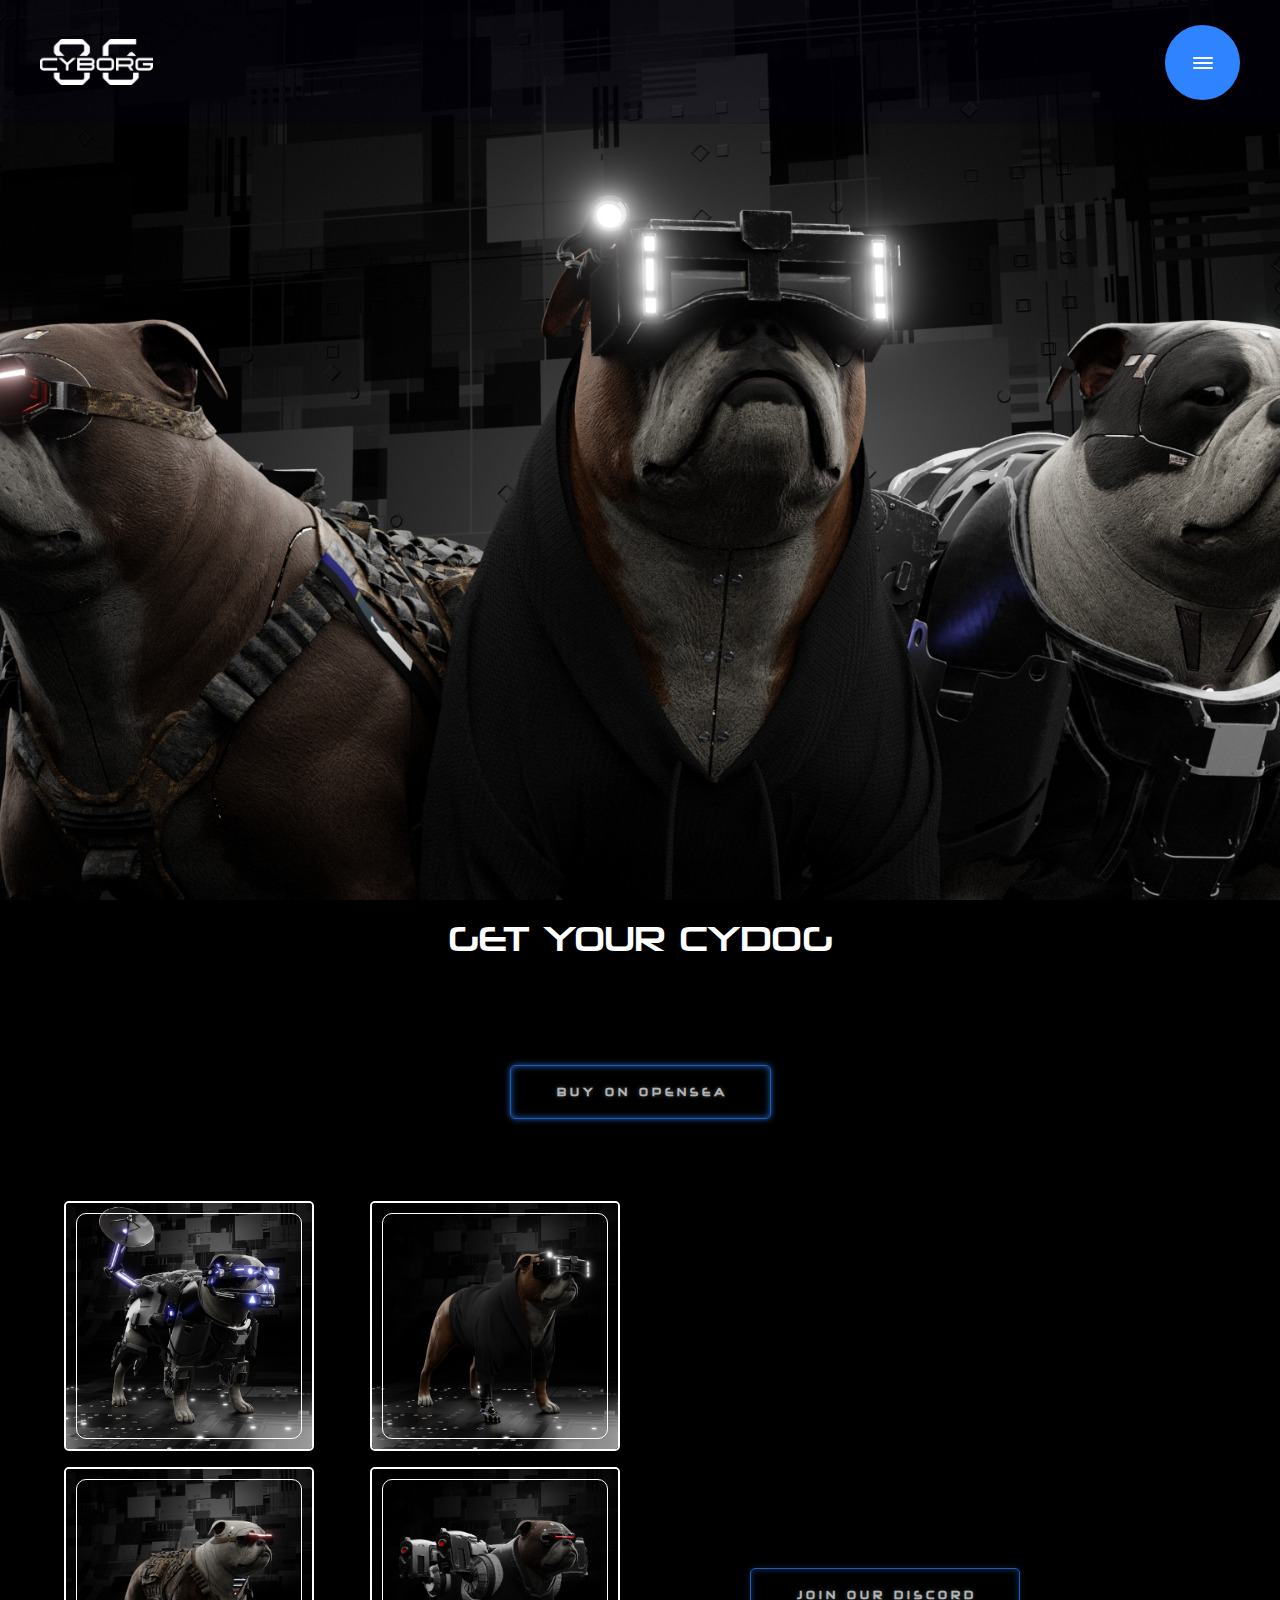
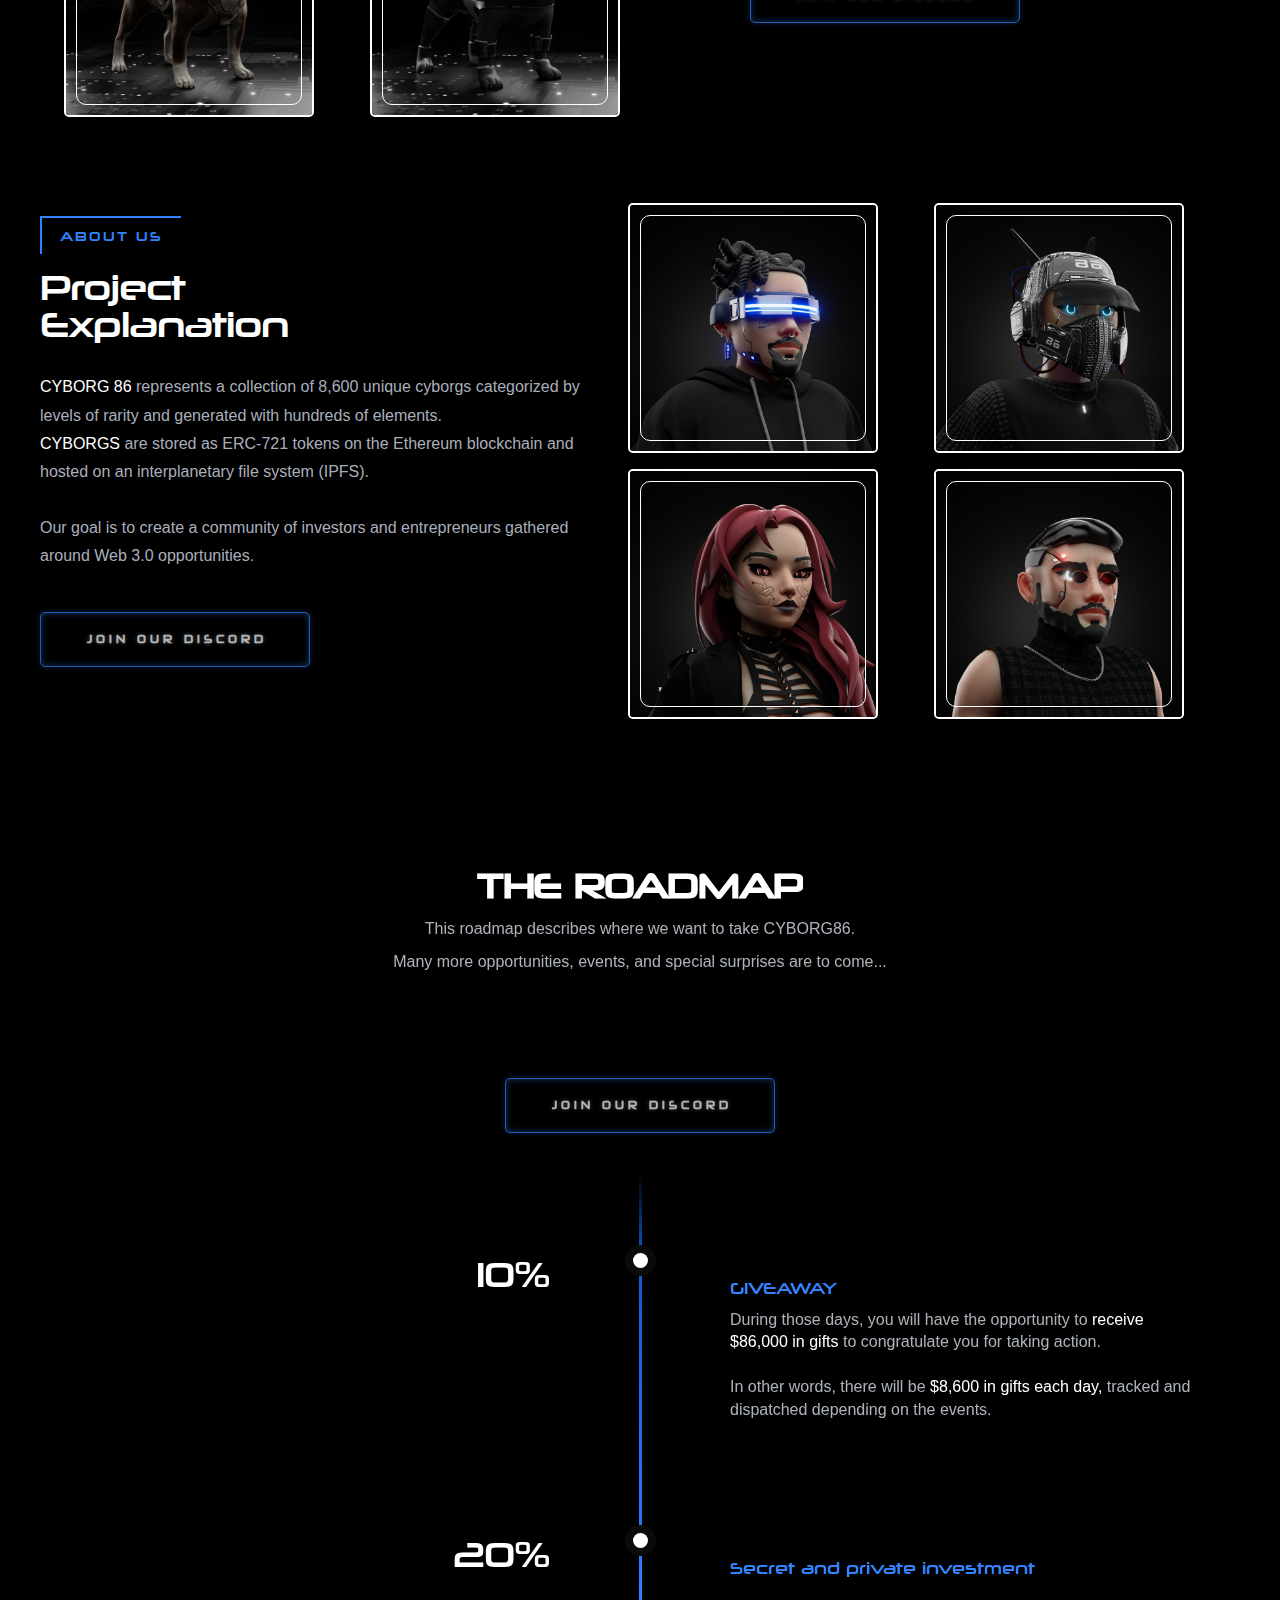
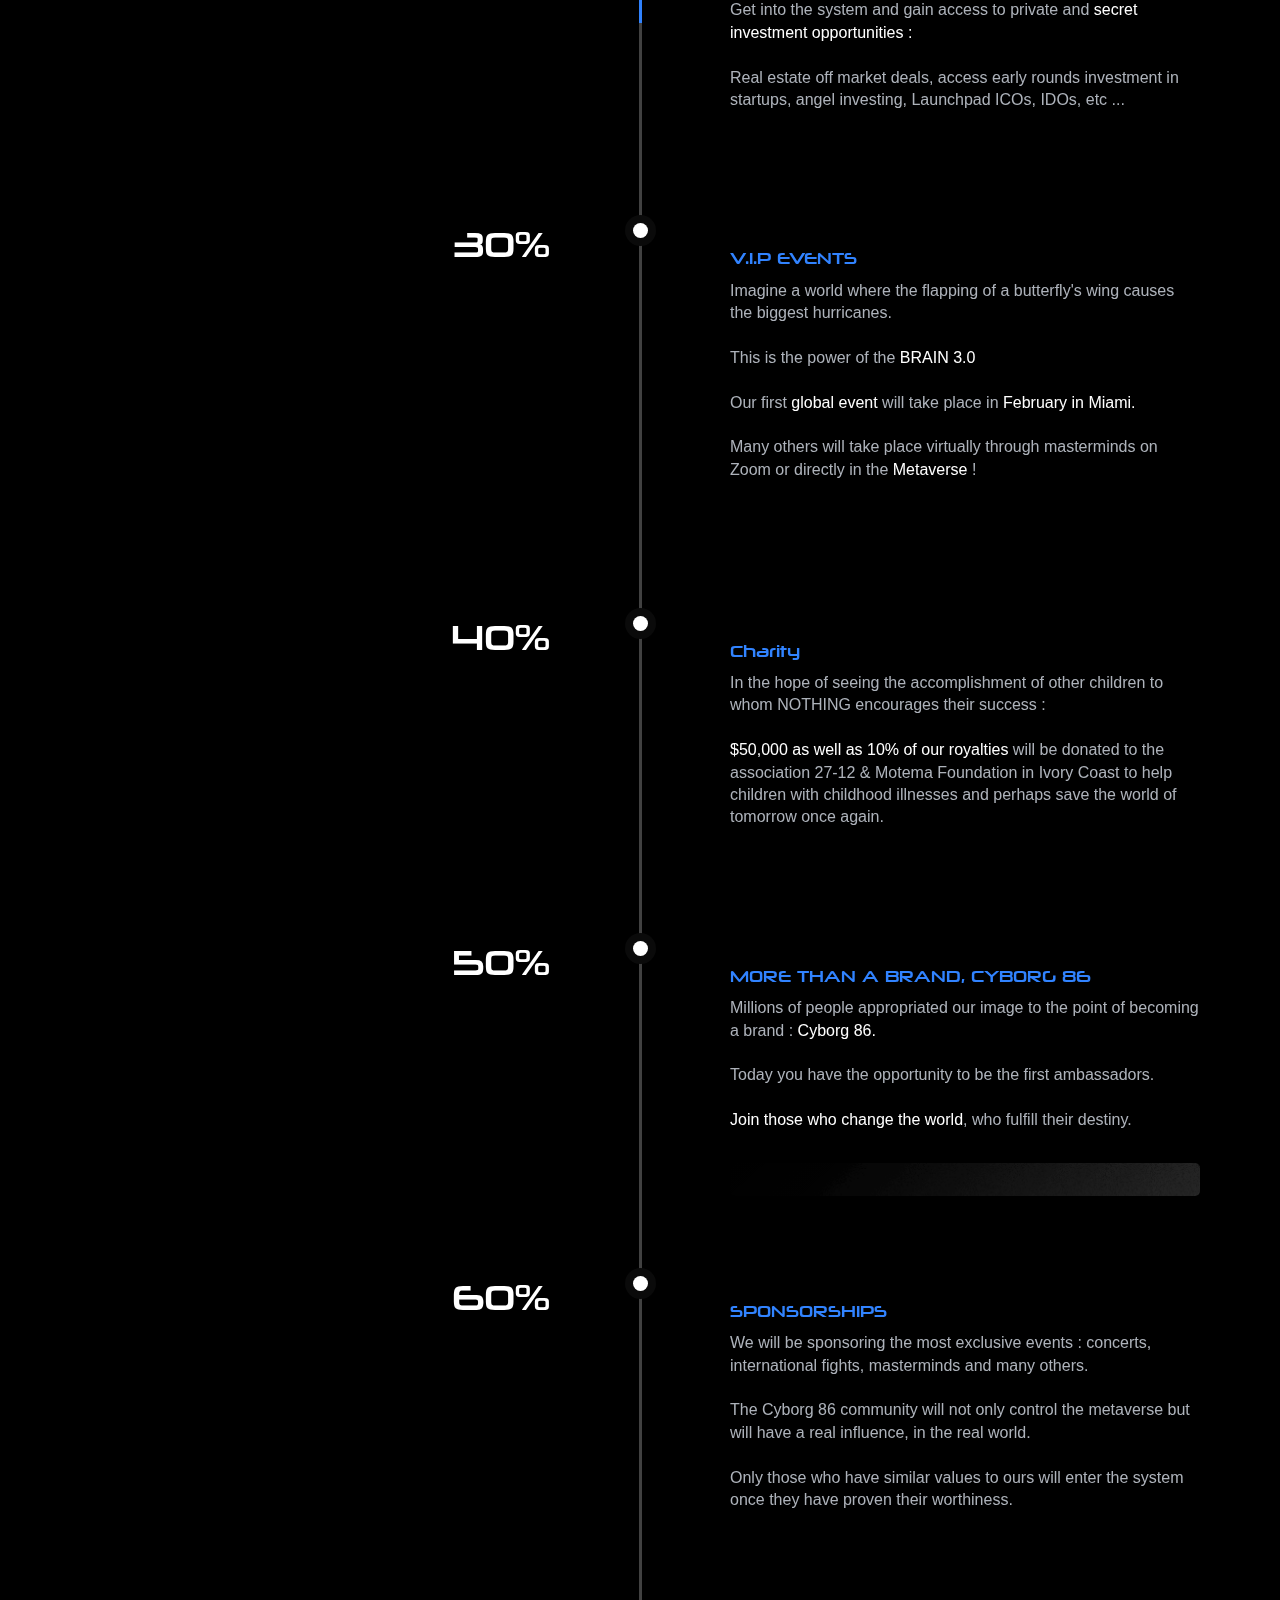
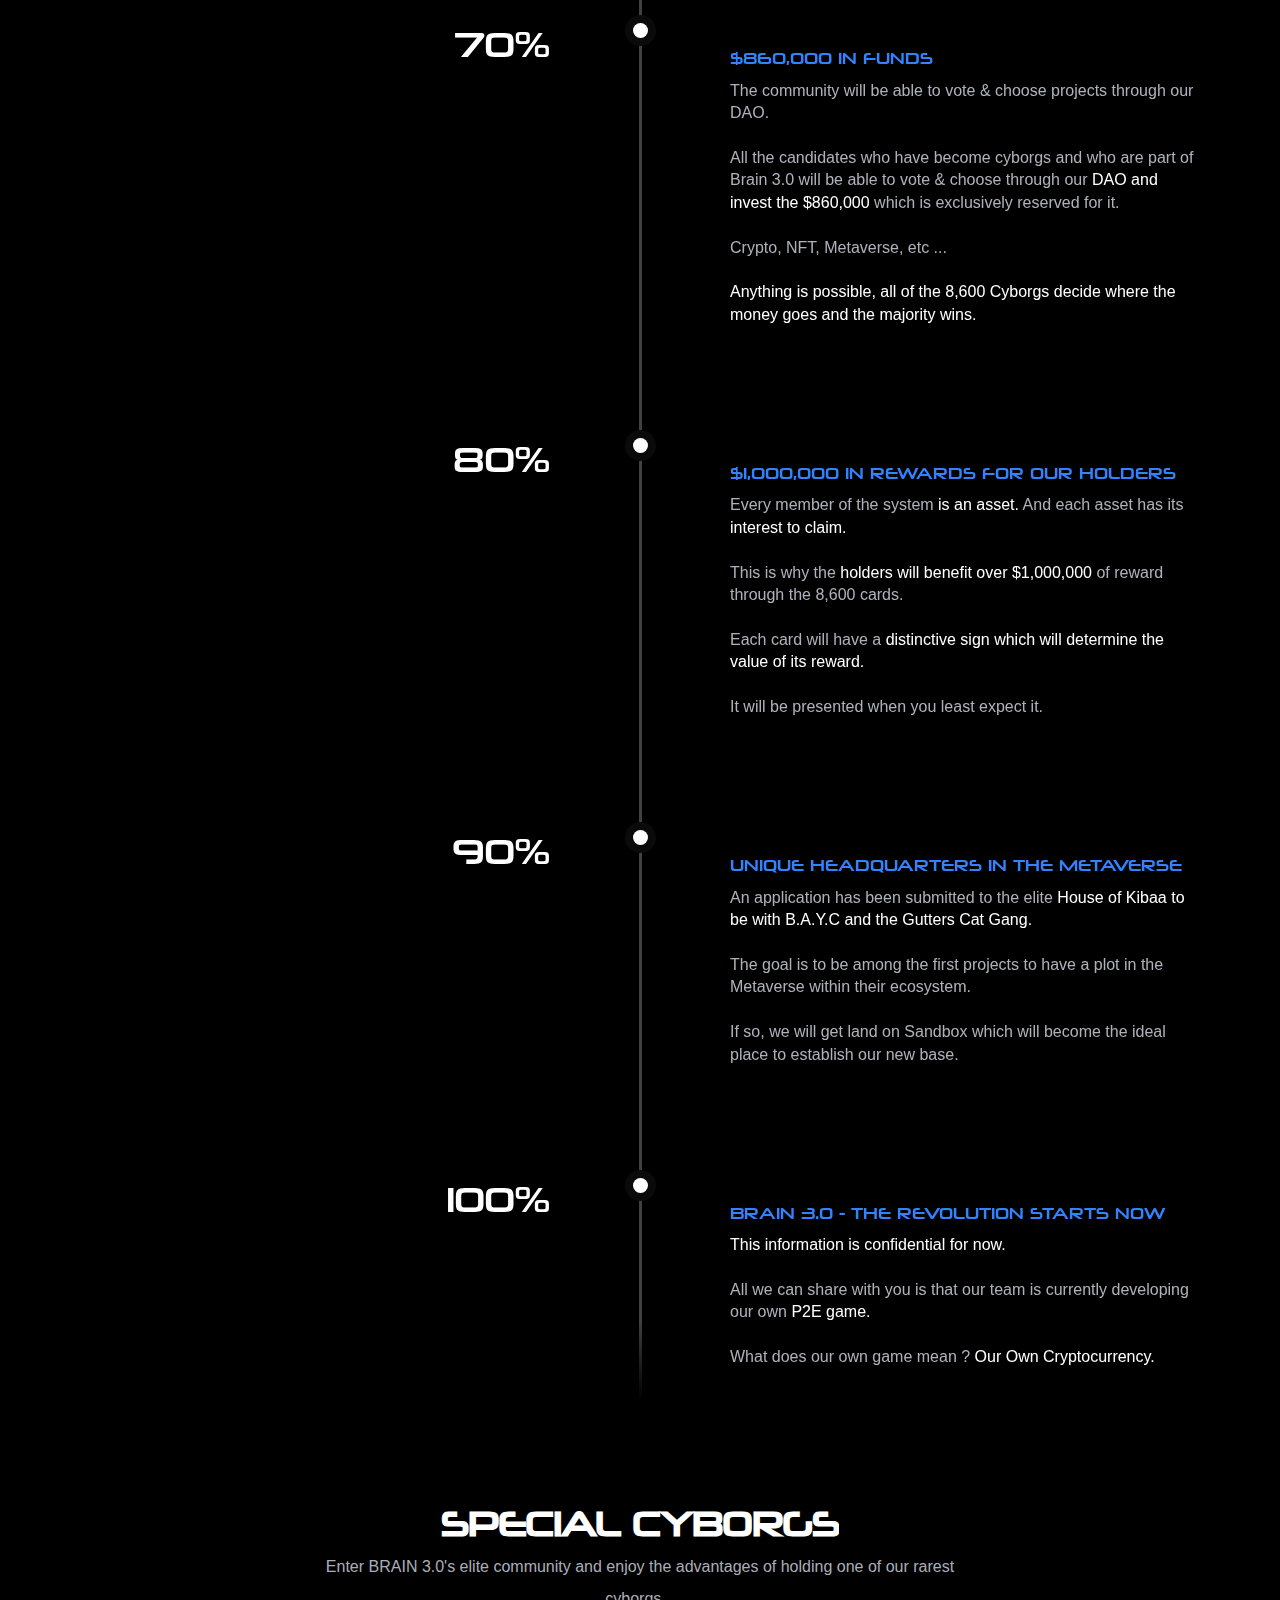
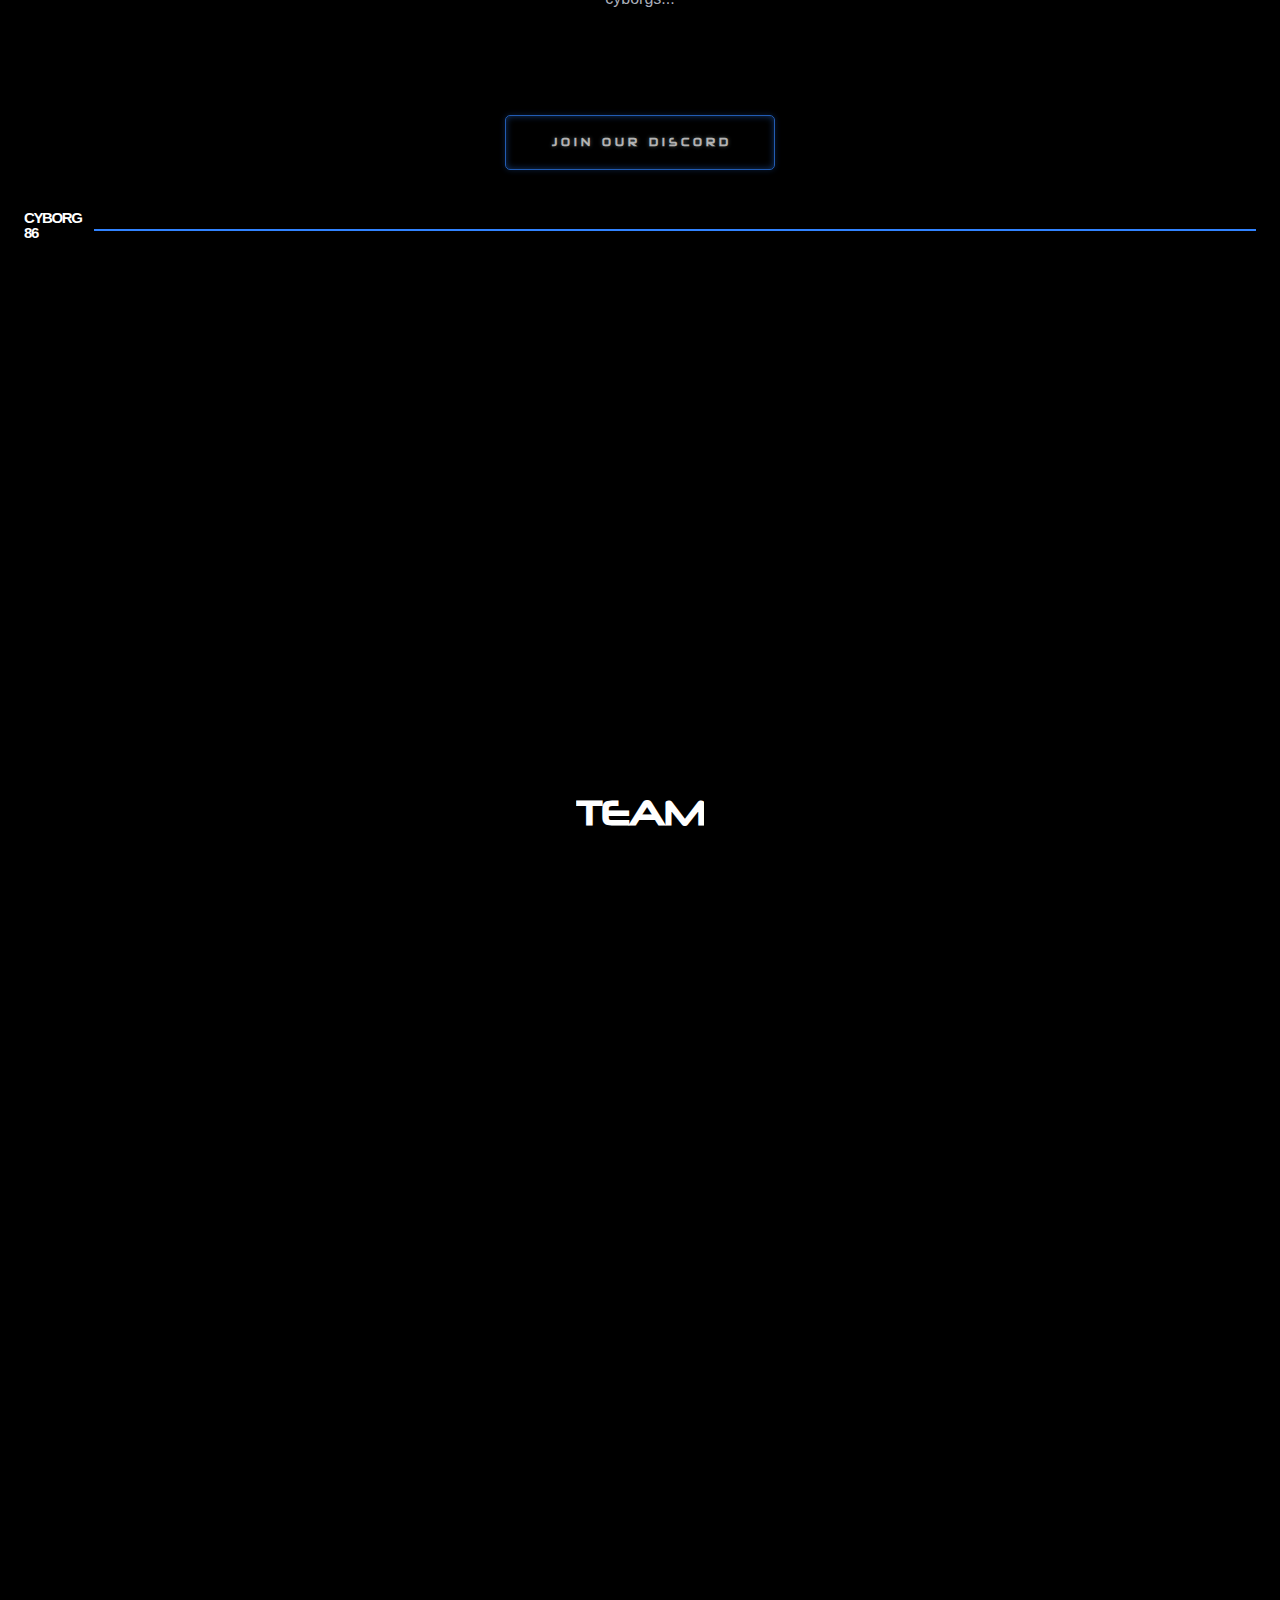
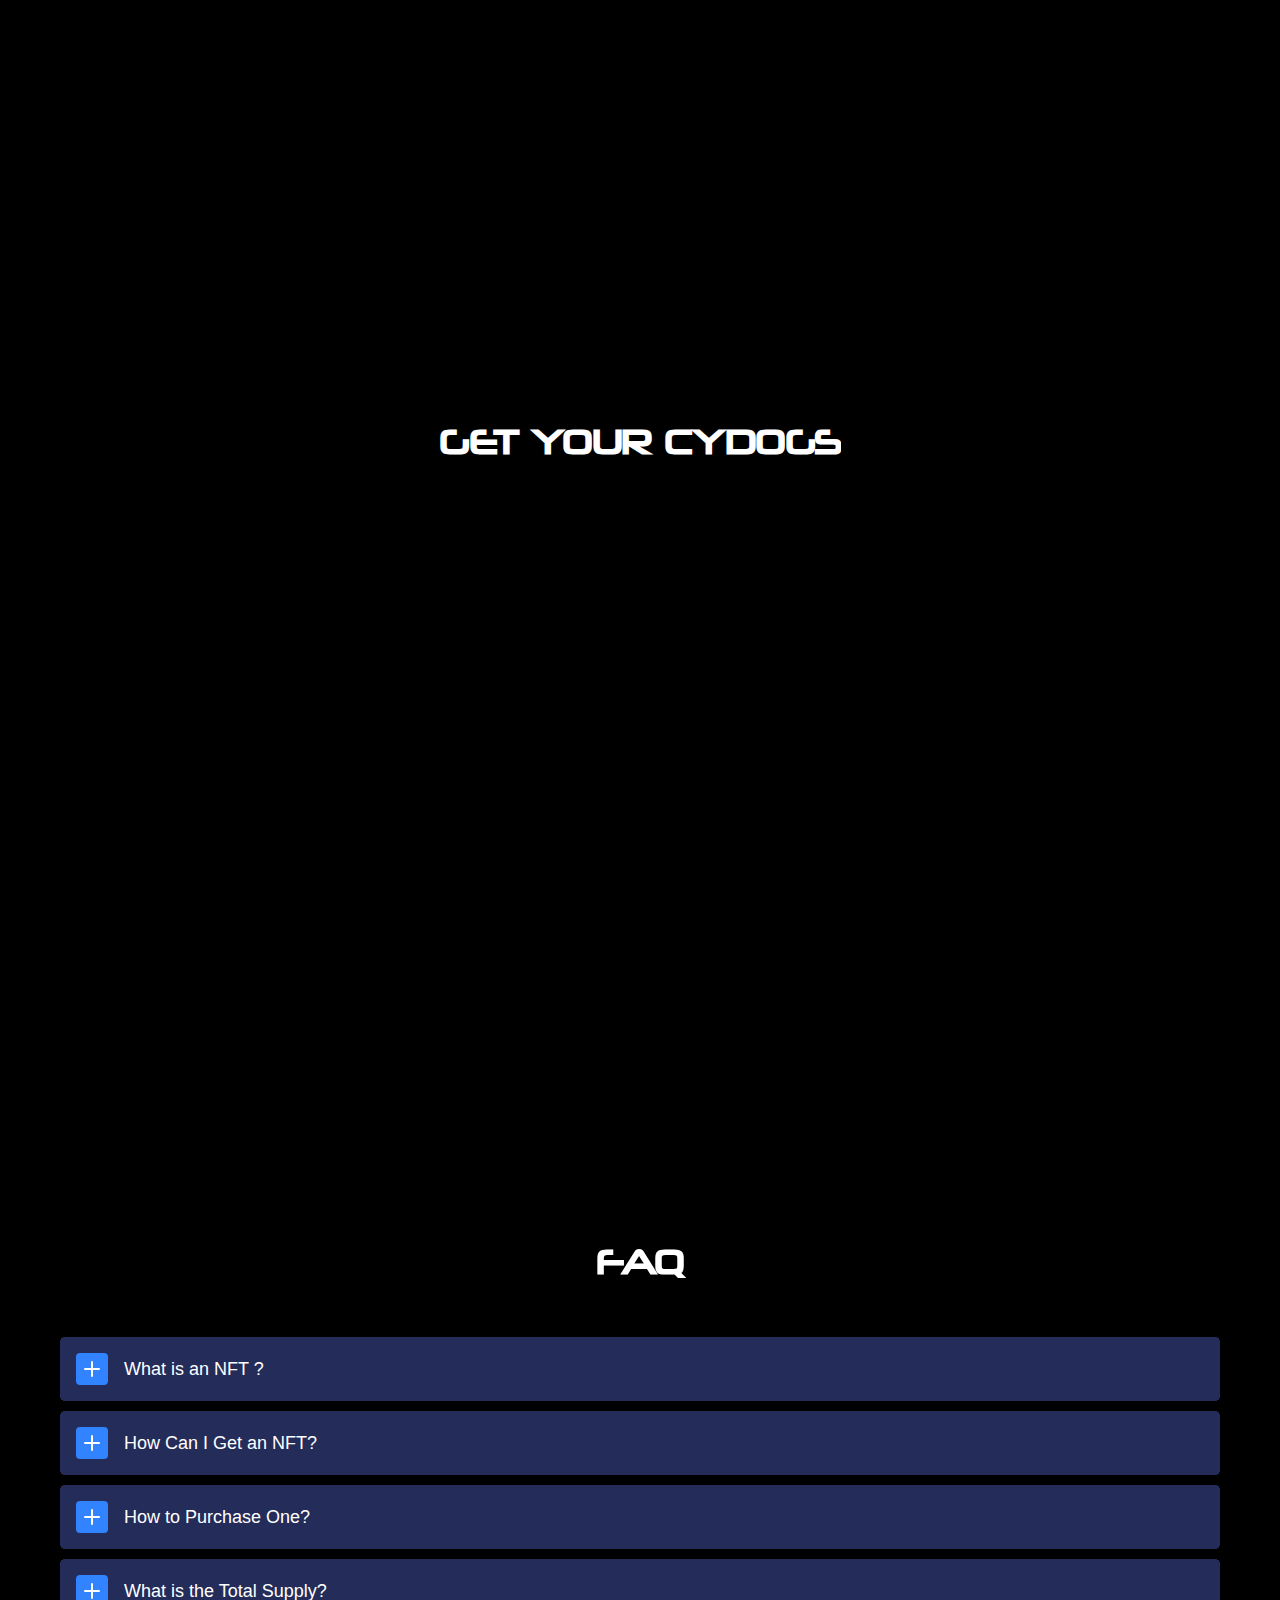
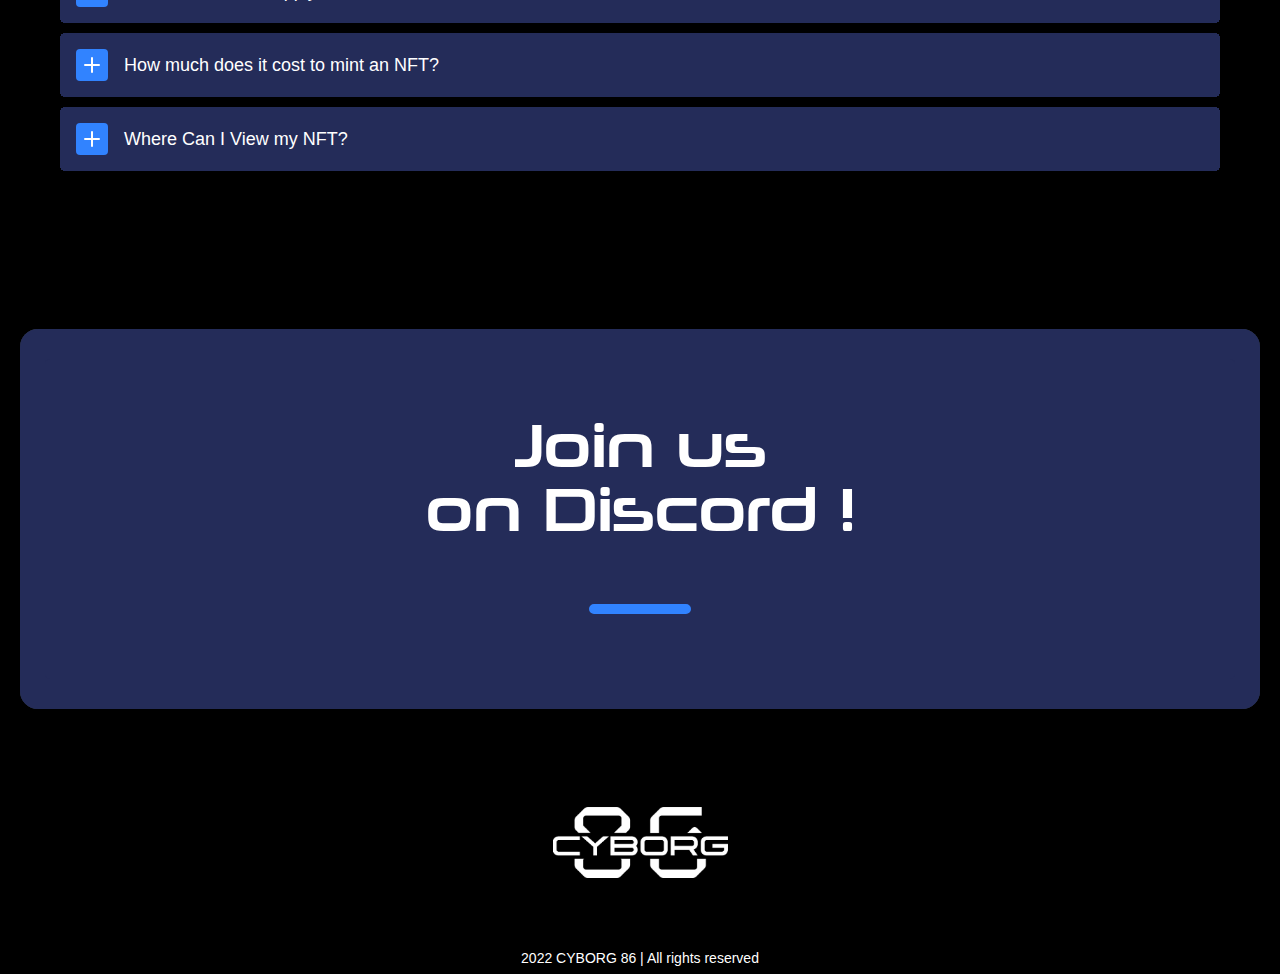
==== commit 7f854807: "new version" ====
--- a/index.html
+++ b/index.html
@@ -1,4 +1,4 @@
-<!DOCTYPE html><!--  Last Published: Sun Feb 13 2022 19:04:50 GMT+0000 (Coordinated Universal Time)  -->
+<!DOCTYPE html><!--  Last Published: Sun Mar 13 2022 18:29:39 GMT+0000 (Coordinated Universal Time)  -->
 <html data-wf-page="62069ec58ec2a0350f384758" data-wf-site="61bfb183d143caa62303bbd6">
 <head>
   <meta charset="utf-8">
@@ -177,7 +177,7 @@
     </div>
     <div id="roadmap" class="text-center-3 spacing less">
       <h1 class="hero-text small-header"><span class="text-gradient-2 down"><br></span></h1>
-      <a href="https://mint.cyborg86.io/" class="button-3 w-button">MINT now</a>
+      <a href="https://opensea.io/collection/c86-cyborg" class="button-3 w-button">BUY ON OPENSEA</a>
     </div>
   </div>
   <div id="about-us" class="section-24 wf-section">
@@ -934,10 +934,6 @@
           </div>
           <h3 class="team-member-2">C86 – Founder</h3>
           <div class="subtitle-2 team">Founder</div>
-          <div class="rs">
-            <a href="https://www.instagram.com/geoffrey.fx/?hl=fr" target="_blank" class="social-media-link-2 team _2 w-inline-block"><img src="https://uploads-ssl.webflow.com/61a7ec335daee9eb04237c93/61a7ec335daee91736237db1_on-off-button.png" width="92" alt="" class="image-127 teams"></a>
-            <a href="https://fr.linkedin.com/in/geoffrey-bordeneuve-128531101" target="_blank" class="social-media-link-2 team _2 w-inline-block"><img src="images/61c0f4e18f76f0141a18ebf6_icone-linkedin-ronde-noire.png" width="92" sizes="(max-width: 1279px) 30px, (max-width: 1919px) 2vw, 30px" srcset="images/61c0f4e18f76f0141a18ebf6_icone-linkedin-ronde-noire-p-500.png 500w, images/61c0f4e18f76f0141a18ebf6_icone-linkedin-ronde-noire.png 512w" alt="" class="image-127 teams"></a>
-          </div>
         </div>
         <div data-w-id="564cdf0c-7722-5d68-b3c7-593e42e02bf0" style="-webkit-transform:translate3d(0, 0, 0) scale3d(0.97, 0.97, 1) rotateX(0) rotateY(0) rotateZ(0) skew(0, 0);-moz-transform:translate3d(0, 0, 0) scale3d(0.97, 0.97, 1) rotateX(0) rotateY(0) rotateZ(0) skew(0, 0);-ms-transform:translate3d(0, 0, 0) scale3d(0.97, 0.97, 1) rotateX(0) rotateY(0) rotateZ(0) skew(0, 0);transform:translate3d(0, 0, 0) scale3d(0.97, 0.97, 1) rotateX(0) rotateY(0) rotateZ(0) skew(0, 0);opacity:0" class="team-wrapper">
           <div class="image-wrapper team">
@@ -953,9 +949,6 @@
           </div>
           <h3 class="team-member-2">C86 – MEXED</h3>
           <div class="subtitle-2 team">The CEO</div>
-          <div class="rs">
-            <a href="https://www.instagram.com/mexed14/?hl=fr" target="_blank" class="social-media-link-2 team _2 w-inline-block"><img src="https://uploads-ssl.webflow.com/61a7ec335daee9eb04237c93/61a7ec335daee91736237db1_on-off-button.png" width="92" alt="" class="image-127 teams"></a>
-          </div>
         </div>
         <div data-w-id="564cdf0c-7722-5d68-b3c7-593e42e02bff" style="-webkit-transform:translate3d(0, 0, 0) scale3d(0.97, 0.97, 1) rotateX(0) rotateY(0) rotateZ(0) skew(0, 0);-moz-transform:translate3d(0, 0, 0) scale3d(0.97, 0.97, 1) rotateX(0) rotateY(0) rotateZ(0) skew(0, 0);-ms-transform:translate3d(0, 0, 0) scale3d(0.97, 0.97, 1) rotateX(0) rotateY(0) rotateZ(0) skew(0, 0);transform:translate3d(0, 0, 0) scale3d(0.97, 0.97, 1) rotateX(0) rotateY(0) rotateZ(0) skew(0, 0);opacity:0" class="team-wrapper">
           <div class="image-wrapper team">
@@ -971,11 +964,6 @@
           </div>
           <h3 class="team-member-2">C86 – Cyboss</h3>
           <div class="subtitle-2 team">The Marketing Expert</div>
-          <div class="rs">
-            <a href="https://www.instagram.com/marcuuslawrence/" target="_blank" class="social-media-link-2 team _2 w-inline-block"><img src="https://uploads-ssl.webflow.com/61a7ec335daee9eb04237c93/61a7ec335daee91736237db1_on-off-button.png" width="92" alt="" class="image-127 teams"></a>
-            <a href="https://www.youtube.com/channel/UClAgJK-XLuUsjVsqw1eQyLQ" target="_blank" class="social-media-link-2 team _2 w-inline-block"><img src="images/black-youtube-logo-logodix-black-youtube-logo-500_500.png" width="92" alt="" class="image-127 teams"></a>
-            <a href="https://www.linkedin.com/in/marcel-atembone-440093133/?originalSubdomain=fr" target="_blank" class="social-media-link-2 team _2 w-inline-block"><img src="images/61c0f4e18f76f0141a18ebf6_icone-linkedin-ronde-noire.png" width="92" sizes="(max-width: 1279px) 30px, (max-width: 1919px) 2vw, 30px" srcset="images/61c0f4e18f76f0141a18ebf6_icone-linkedin-ronde-noire-p-500.png 500w, images/61c0f4e18f76f0141a18ebf6_icone-linkedin-ronde-noire.png 512w" alt="" class="image-127 teams"></a>
-          </div>
         </div>
         <div data-w-id="564cdf0c-7722-5d68-b3c7-593e42e02c12" style="-webkit-transform:translate3d(0, 0, 0) scale3d(0.97, 0.97, 1) rotateX(0) rotateY(0) rotateZ(0) skew(0, 0);-moz-transform:translate3d(0, 0, 0) scale3d(0.97, 0.97, 1) rotateX(0) rotateY(0) rotateZ(0) skew(0, 0);-ms-transform:translate3d(0, 0, 0) scale3d(0.97, 0.97, 1) rotateX(0) rotateY(0) rotateZ(0) skew(0, 0);transform:translate3d(0, 0, 0) scale3d(0.97, 0.97, 1) rotateX(0) rotateY(0) rotateZ(0) skew(0, 0);opacity:0" class="team-wrapper">
           <div class="image-wrapper team">
@@ -991,10 +979,6 @@
           </div>
           <h3 class="team-member-2">C86 – Creators</h3>
           <div class="subtitle-2 team">Designers</div>
-          <div class="rs">
-            <a href="https://www.instagram.com/jiso.art/" target="_blank" class="social-media-link-2 team _2 w-inline-block"><img src="https://uploads-ssl.webflow.com/61a7ec335daee9eb04237c93/61a7ec335daee91736237db1_on-off-button.png" width="92" alt="" class="image-127 teams"></a>
-            <a href="https://www.instagram.com/mathieu_bron/" target="_blank" class="social-media-link-2 team _2 w-inline-block"><img src="https://uploads-ssl.webflow.com/61a7ec335daee9eb04237c93/61a7ec335daee91736237db1_on-off-button.png" width="92" alt="" class="image-127 teams"></a>
-          </div>
         </div>
         <div data-w-id="564cdf0c-7722-5d68-b3c7-593e42e02c23" style="-webkit-transform:translate3d(0, 0, 0) scale3d(0.97, 0.97, 1) rotateX(0) rotateY(0) rotateZ(0) skew(0, 0);-moz-transform:translate3d(0, 0, 0) scale3d(0.97, 0.97, 1) rotateX(0) rotateY(0) rotateZ(0) skew(0, 0);-ms-transform:translate3d(0, 0, 0) scale3d(0.97, 0.97, 1) rotateX(0) rotateY(0) rotateZ(0) skew(0, 0);transform:translate3d(0, 0, 0) scale3d(0.97, 0.97, 1) rotateX(0) rotateY(0) rotateZ(0) skew(0, 0);opacity:0" class="team-wrapper">
           <div class="image-wrapper team">
@@ -1010,9 +994,6 @@
           </div>
           <h3 class="team-member-2">C86 – 4kGeniusTeam</h3>
           <div class="subtitle-2 team">Designers</div>
-          <div class="rs">
-            <a href="https://www.instagram.com/nexthype.ch/" target="_blank" class="social-media-link-2 team _2 w-inline-block"><img src="https://uploads-ssl.webflow.com/61a7ec335daee9eb04237c93/61a7ec335daee91736237db1_on-off-button.png" width="92" alt="" class="image-127 teams"></a>
-          </div>
         </div>
       </div>
       <div class="w-layout-grid team-grid">
@@ -1060,9 +1041,6 @@
           </div>
           <h3 class="team-member-2">C86 – Anaborg</h3>
           <div class="subtitle-2 team">Social Media expert</div>
-          <div class="rs">
-            <a href="https://www.instagram.com/anaeldmc" target="_blank" class="social-media-link-2 team _2 w-inline-block"><img src="https://uploads-ssl.webflow.com/61a7ec335daee9eb04237c93/61a7ec335daee91736237db1_on-off-button.png" width="92" alt="" class="image-127 teams"></a>
-          </div>
         </div>
         <div data-w-id="564cdf0c-7722-5d68-b3c7-593e42e02c5a" style="-webkit-transform:translate3d(0, 0, 0) scale3d(0.97, 0.97, 1) rotateX(0) rotateY(0) rotateZ(0) skew(0, 0);-moz-transform:translate3d(0, 0, 0) scale3d(0.97, 0.97, 1) rotateX(0) rotateY(0) rotateZ(0) skew(0, 0);-ms-transform:translate3d(0, 0, 0) scale3d(0.97, 0.97, 1) rotateX(0) rotateY(0) rotateZ(0) skew(0, 0);transform:translate3d(0, 0, 0) scale3d(0.97, 0.97, 1) rotateX(0) rotateY(0) rotateZ(0) skew(0, 0);opacity:0" class="team-wrapper">
           <div class="image-wrapper team">
@@ -1078,10 +1056,6 @@
           </div>
           <h3 class="team-member-2">C86 – Hisao</h3>
           <div class="subtitle-2 team">Web Designer</div>
-          <div class="rs">
-            <a href="https://www.instagram.com/hisaoitpl/?hl=fr" target="_blank" class="social-media-link-2 team _2 w-inline-block"><img src="https://uploads-ssl.webflow.com/61a7ec335daee9eb04237c93/61a7ec335daee91736237db1_on-off-button.png" width="92" alt="" class="image-127 teams"></a>
-            <a href="https://twitter.com/hisaoitpl" target="_blank" class="social-media-link-2 team _2 w-inline-block"><img src="images/61c0f4e18f76f09cfa18ec0c_on-off-button.png" width="92" sizes="(max-width: 1279px) 30px, (max-width: 1919px) 2vw, 30px" srcset="images/61c0f4e18f76f09cfa18ec0c_on-off-button-p-500.png 500w, images/61c0f4e18f76f09cfa18ec0c_on-off-button.png 512w" alt="" class="image-127 teams"></a>
-          </div>
         </div>
         <div data-w-id="564cdf0c-7722-5d68-b3c7-593e42e02c6b" style="-webkit-transform:translate3d(0, 0, 0) scale3d(0.97, 0.97, 1) rotateX(0) rotateY(0) rotateZ(0) skew(0, 0);-moz-transform:translate3d(0, 0, 0) scale3d(0.97, 0.97, 1) rotateX(0) rotateY(0) rotateZ(0) skew(0, 0);-ms-transform:translate3d(0, 0, 0) scale3d(0.97, 0.97, 1) rotateX(0) rotateY(0) rotateZ(0) skew(0, 0);transform:translate3d(0, 0, 0) scale3d(0.97, 0.97, 1) rotateX(0) rotateY(0) rotateZ(0) skew(0, 0);opacity:0" class="team-wrapper">
           <div class="image-wrapper team">
@@ -1097,10 +1071,6 @@
           </div>
           <h3 class="team-member-2">C86 – Ayzen</h3>
           <div class="subtitle-2 team">Web Designer</div>
-          <div class="rs">
-            <a href="https://instagram.com/ayzen707" target="_blank" class="social-media-link-2 team _2 w-inline-block"><img src="https://uploads-ssl.webflow.com/61a7ec335daee9eb04237c93/61a7ec335daee91736237db1_on-off-button.png" width="92" alt="" class="image-127 teams"></a>
-            <a href="https://twitter.com/ayzen707?s=21" target="_blank" class="social-media-link-2 team _2 w-inline-block"><img src="images/61c0f4e18f76f09cfa18ec0c_on-off-button.png" width="92" sizes="(max-width: 1279px) 30px, (max-width: 1919px) 2vw, 30px" srcset="images/61c0f4e18f76f09cfa18ec0c_on-off-button-p-500.png 500w, images/61c0f4e18f76f09cfa18ec0c_on-off-button.png 512w" alt="" class="image-127 teams"></a>
-          </div>
         </div>
       </div>
       <div class="w-layout-grid team-grid">
@@ -1118,10 +1088,6 @@
           </div>
           <h3 class="team-member-2">C86 – Daniel &amp; Guillaume</h3>
           <div class="subtitle-2 team">Copywriters</div>
-          <div class="rs">
-            <a href="https://fr.linkedin.com/in/guillaume-bilcke-042891167" target="_blank" class="social-media-link-2 team _2 w-inline-block"><img src="images/61c0f4e18f76f0141a18ebf6_icone-linkedin-ronde-noire.png" width="92" sizes="(max-width: 1279px) 30px, (max-width: 1919px) 2vw, 30px" srcset="images/61c0f4e18f76f0141a18ebf6_icone-linkedin-ronde-noire-p-500.png 500w, images/61c0f4e18f76f0141a18ebf6_icone-linkedin-ronde-noire.png 512w" alt="" class="image-127 teams"></a>
-            <a href="https://www.linkedin.com/in/daniel-lam-fr/?originalSubdomain=fr" target="_blank" class="social-media-link-2 team _2 w-inline-block"><img src="images/61c0f4e18f76f0141a18ebf6_icone-linkedin-ronde-noire.png" width="92" sizes="(max-width: 1279px) 30px, (max-width: 1919px) 2vw, 30px" srcset="images/61c0f4e18f76f0141a18ebf6_icone-linkedin-ronde-noire-p-500.png 500w, images/61c0f4e18f76f0141a18ebf6_icone-linkedin-ronde-noire.png 512w" alt="" class="image-127 teams"></a>
-          </div>
         </div>
         <div data-w-id="564cdf0c-7722-5d68-b3c7-593e42e02c8e" style="-webkit-transform:translate3d(0, 0, 0) scale3d(0.97, 0.97, 1) rotateX(0) rotateY(0) rotateZ(0) skew(0, 0);-moz-transform:translate3d(0, 0, 0) scale3d(0.97, 0.97, 1) rotateX(0) rotateY(0) rotateZ(0) skew(0, 0);-ms-transform:translate3d(0, 0, 0) scale3d(0.97, 0.97, 1) rotateX(0) rotateY(0) rotateZ(0) skew(0, 0);transform:translate3d(0, 0, 0) scale3d(0.97, 0.97, 1) rotateX(0) rotateY(0) rotateZ(0) skew(0, 0);opacity:0" class="team-wrapper">
           <div class="image-wrapper team">
@@ -1137,9 +1103,6 @@
           </div>
           <h3 class="team-member-2">C86 – Sam &amp; Dev</h3>
           <div class="subtitle-2 team">Discord Chief</div>
-          <div class="rs">
-            <a href="https://instagram.com/samiaemrb?utm_medium=copy_link" target="_blank" class="social-media-link-2 team _2 w-inline-block"><img src="https://uploads-ssl.webflow.com/61a7ec335daee9eb04237c93/61a7ec335daee91736237db1_on-off-button.png" width="92" alt="" class="image-127 teams"></a>
-          </div>
         </div>
         <div data-w-id="564cdf0c-7722-5d68-b3c7-593e42e02c9d" style="-webkit-transform:translate3d(0, 0, 0) scale3d(0.97, 0.97, 1) rotateX(0) rotateY(0) rotateZ(0) skew(0, 0);-moz-transform:translate3d(0, 0, 0) scale3d(0.97, 0.97, 1) rotateX(0) rotateY(0) rotateZ(0) skew(0, 0);-ms-transform:translate3d(0, 0, 0) scale3d(0.97, 0.97, 1) rotateX(0) rotateY(0) rotateZ(0) skew(0, 0);transform:translate3d(0, 0, 0) scale3d(0.97, 0.97, 1) rotateX(0) rotateY(0) rotateZ(0) skew(0, 0);opacity:0" class="team-wrapper">
           <div class="image-wrapper team">
@@ -1155,10 +1118,6 @@
           </div>
           <h3 class="team-member-2">C86 – Cilooth</h3>
           <div class="subtitle-2 team">Discord &amp; Security Manager</div>
-          <div class="rs">
-            <a href="https://instagram.com/Cilooth/" target="_blank" class="social-media-link-2 team _2 w-inline-block"><img src="https://uploads-ssl.webflow.com/61a7ec335daee9eb04237c93/61a7ec335daee91736237db1_on-off-button.png" width="92" alt="" class="image-127 teams"></a>
-            <a href="https://twitter.com/Cilooth/" target="_blank" class="social-media-link-2 team _2 w-inline-block"><img src="images/61c0f4e18f76f09cfa18ec0c_on-off-button.png" width="92" sizes="(max-width: 1279px) 30px, (max-width: 1919px) 2vw, 30px" srcset="images/61c0f4e18f76f09cfa18ec0c_on-off-button-p-500.png 500w, images/61c0f4e18f76f09cfa18ec0c_on-off-button.png 512w" alt="" class="image-127 teams"></a>
-          </div>
         </div>
       </div>
     </div>
--- a/css/webflow.css
+++ b/css/webflow.css
@@ -289,6 +289,7 @@
   left: 0;
   width: 100%;
   height: 100%;
+  border: none;
 }
 fieldset {
   padding: 0;
--- a/css/cyborg86.webflow.css
+++ b/css/cyborg86.webflow.css
@@ -9701,7 +9701,7 @@
 }
 
 .button-3:hover {
-  box-shadow: 0 0 10px 0 rgba(212, 246, 249, 0.24), inset 0 0 17px 0 #8400ff;
+  box-shadow: 0 0 10px 0 rgba(212, 246, 249, 0.24), inset 0 0 17px 0 #3183ff;
   opacity: 0.88;
   -webkit-transform: scale(1.08);
   -ms-transform: scale(1.08);
